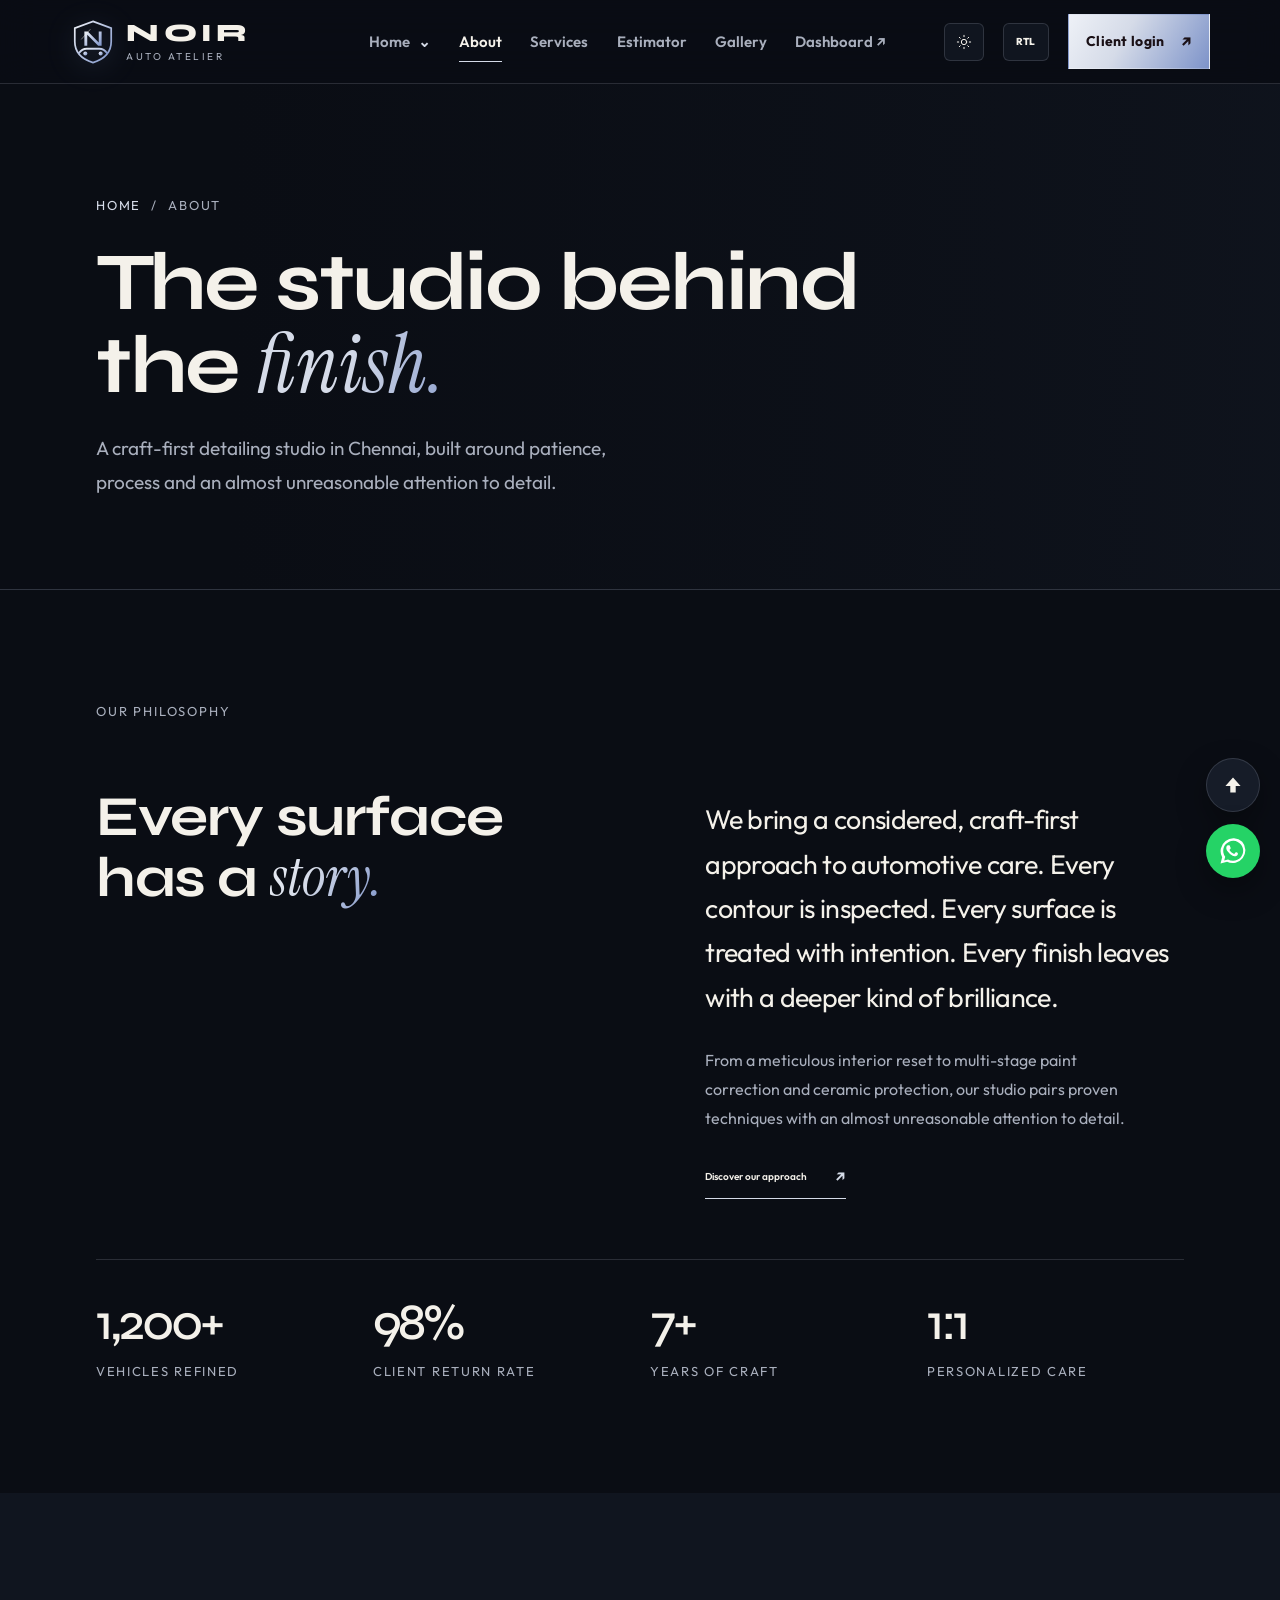
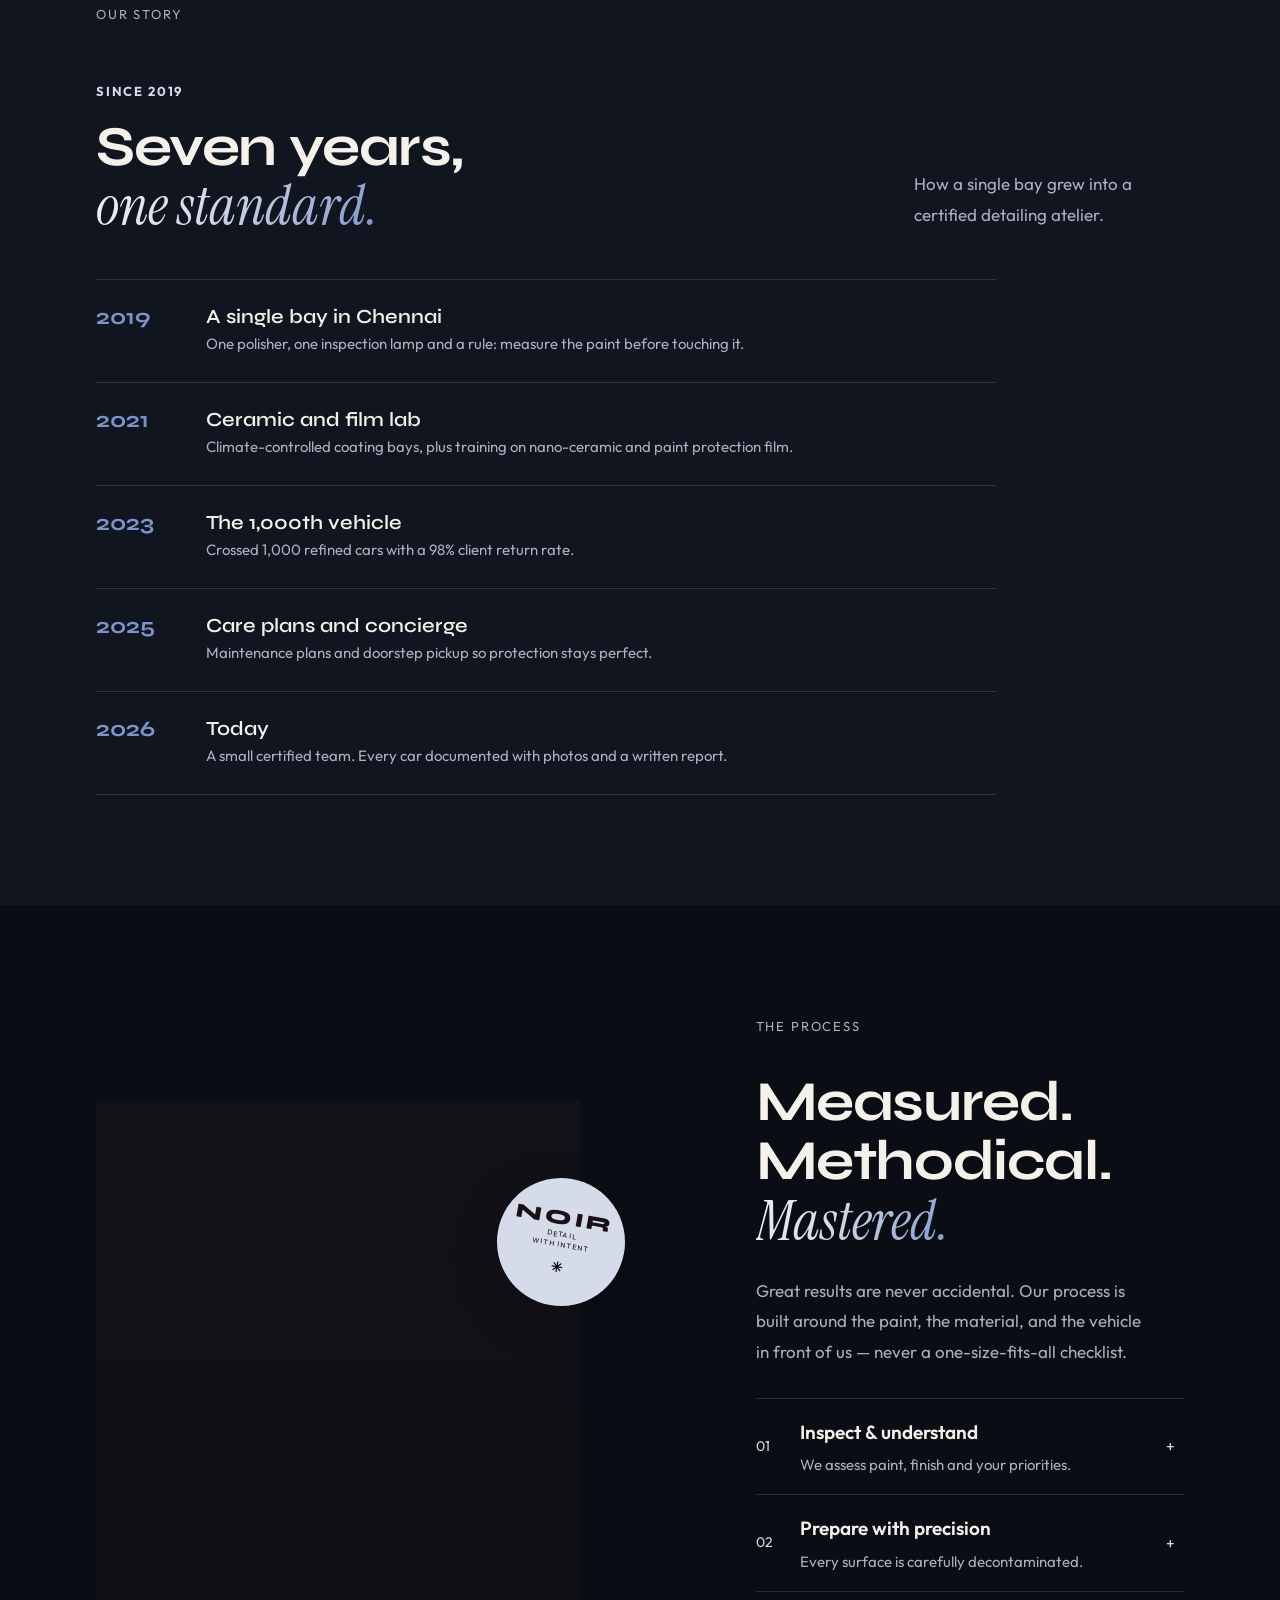
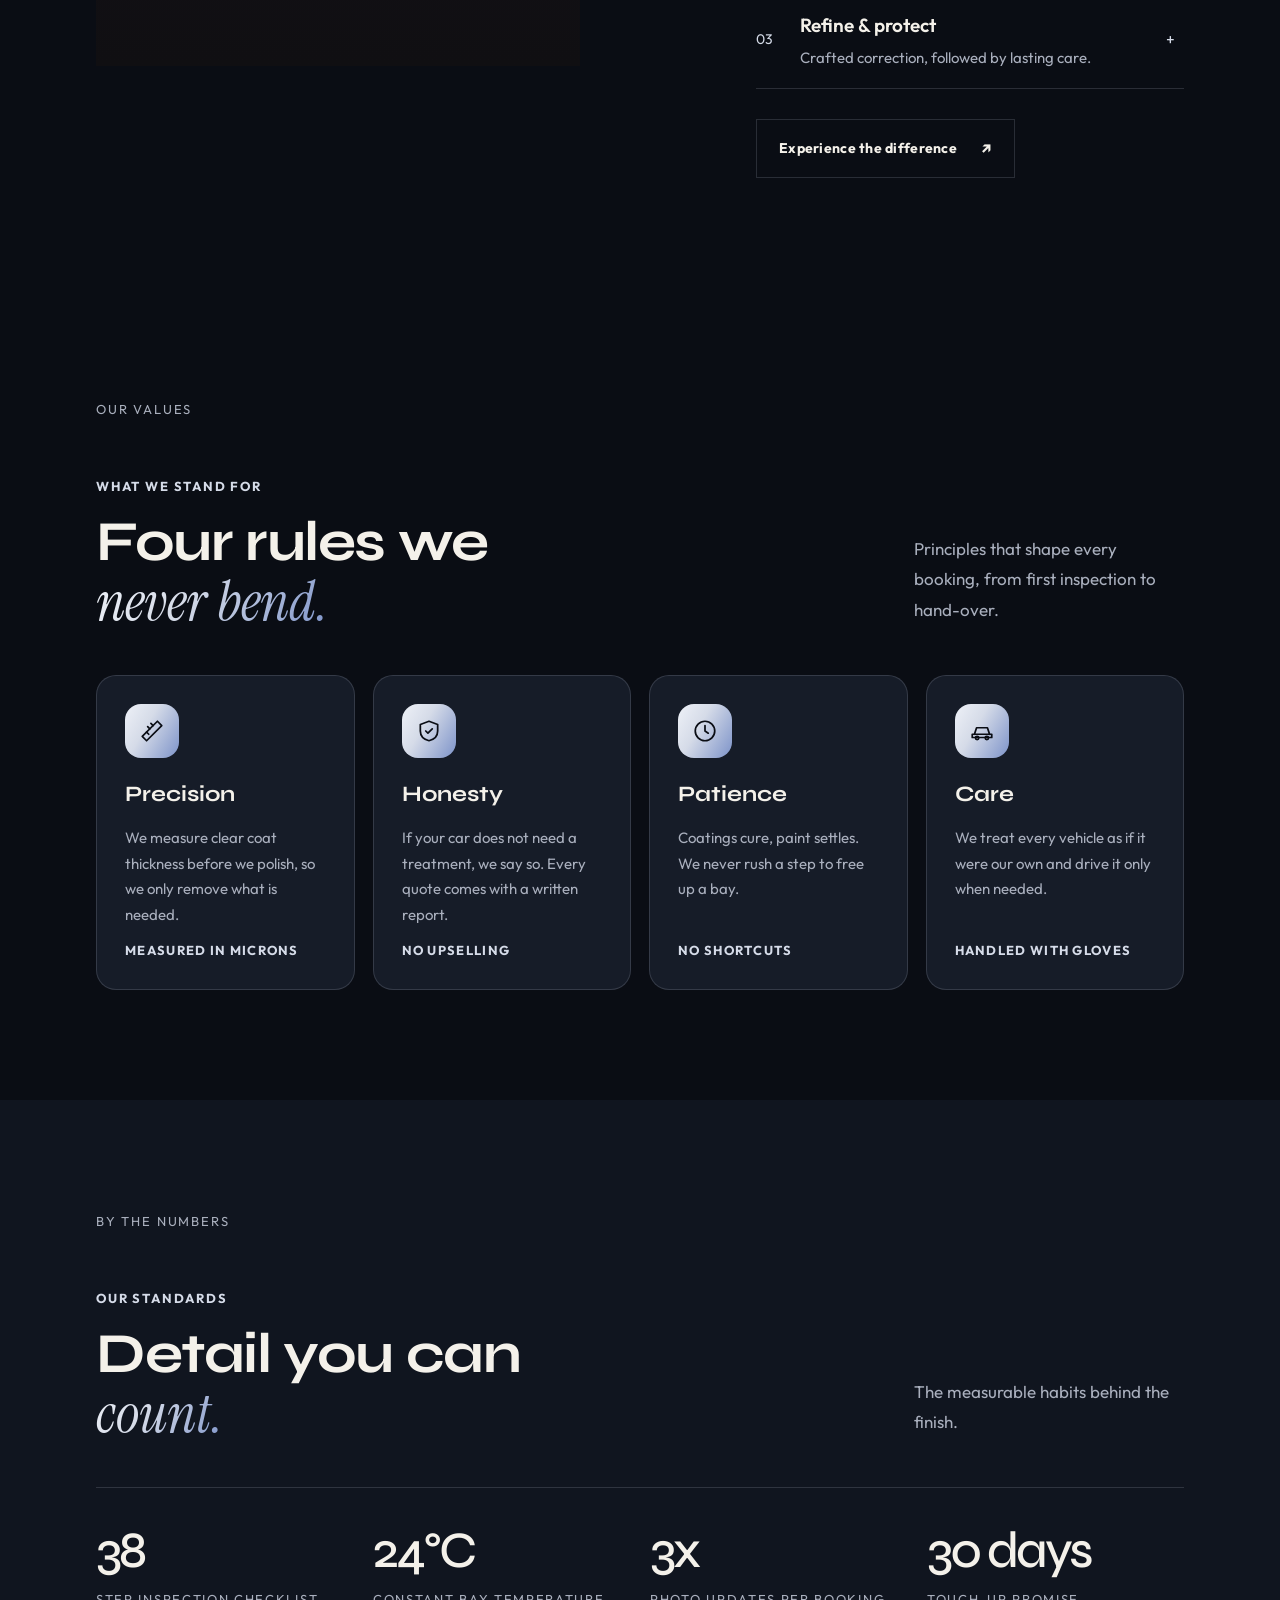
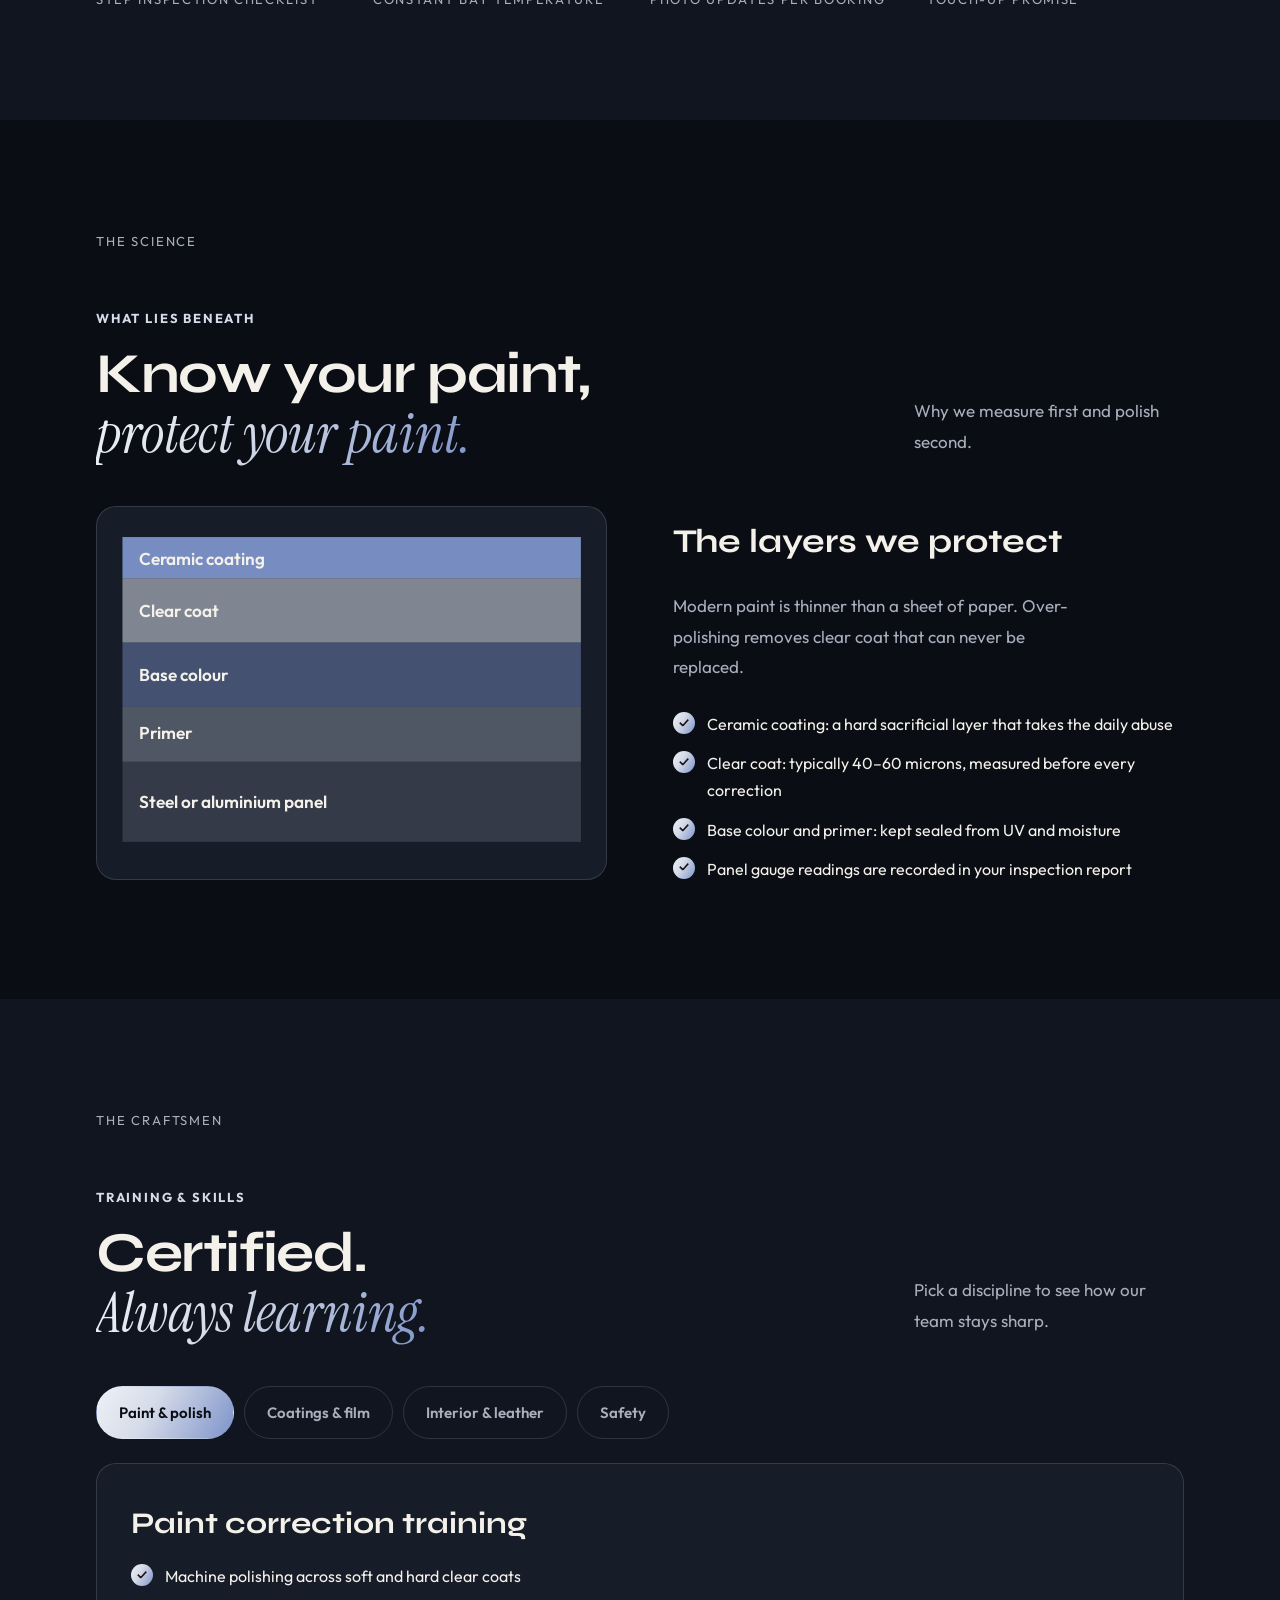
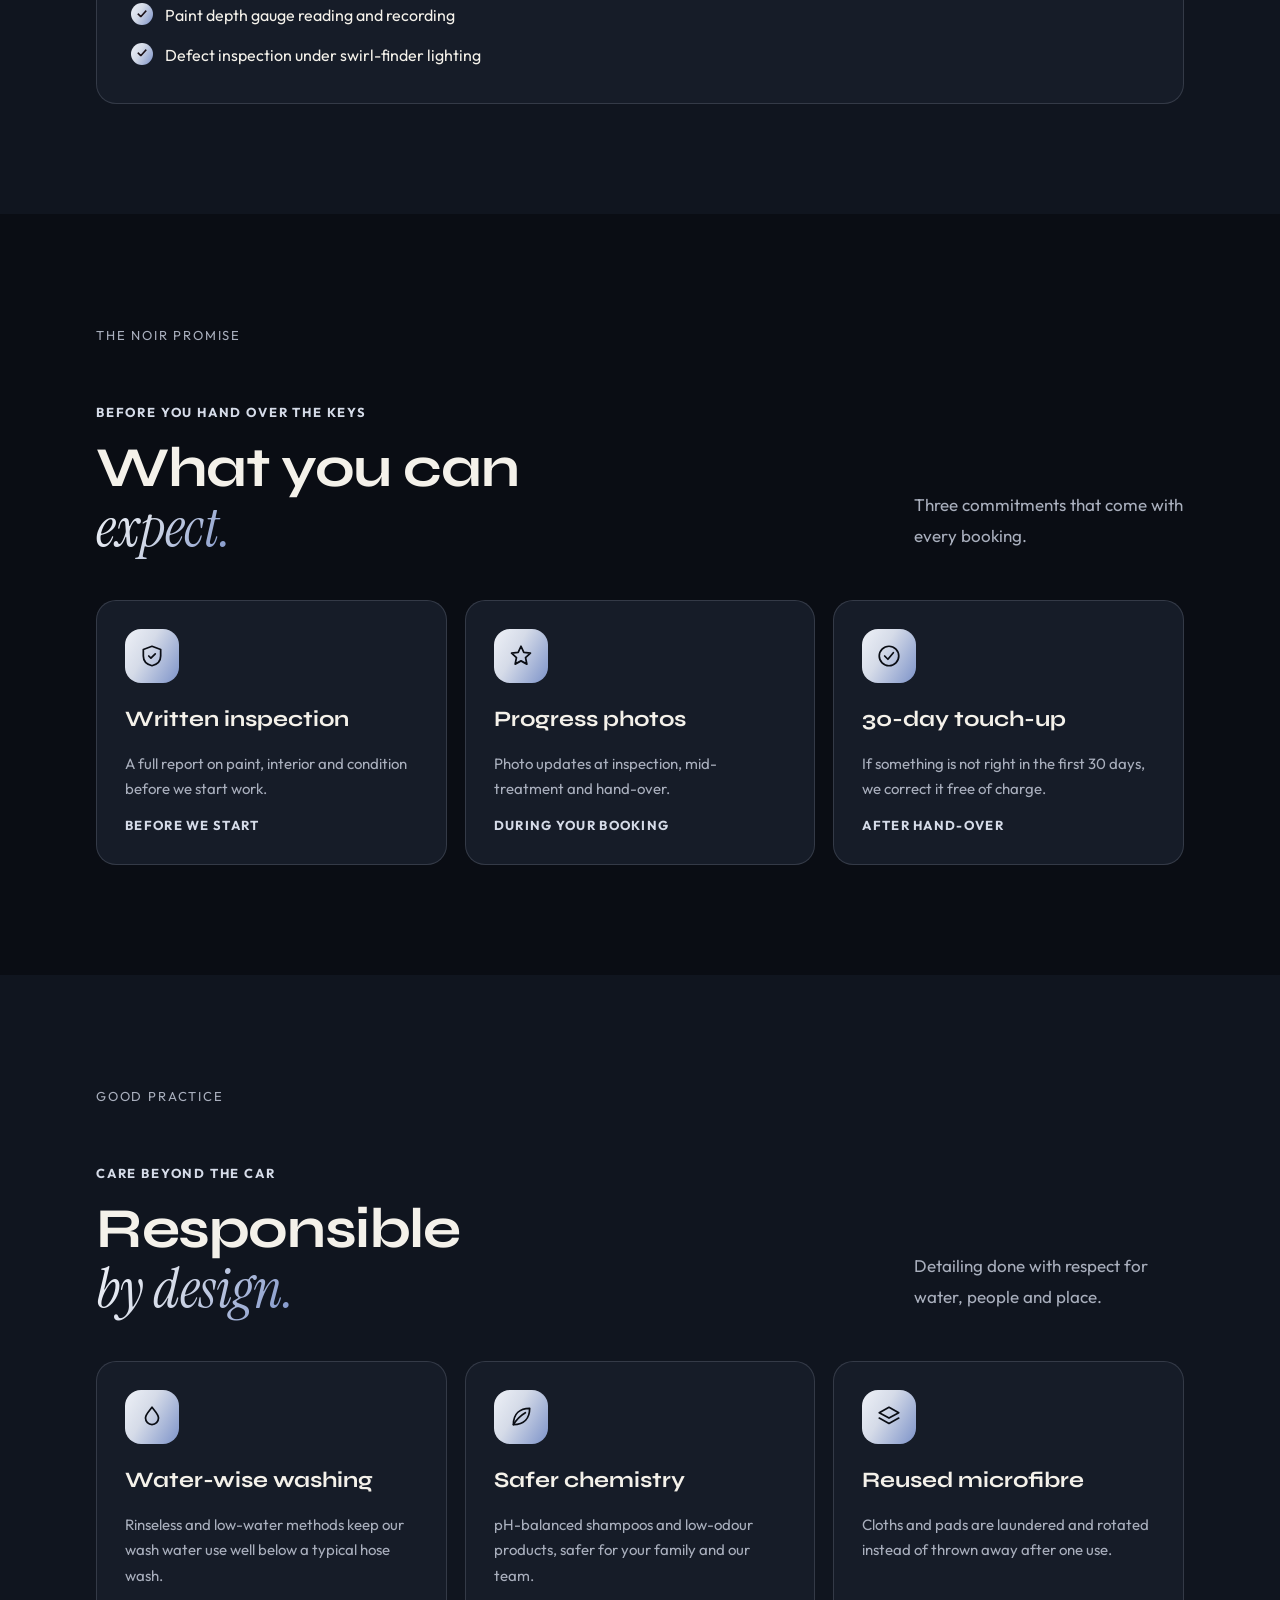
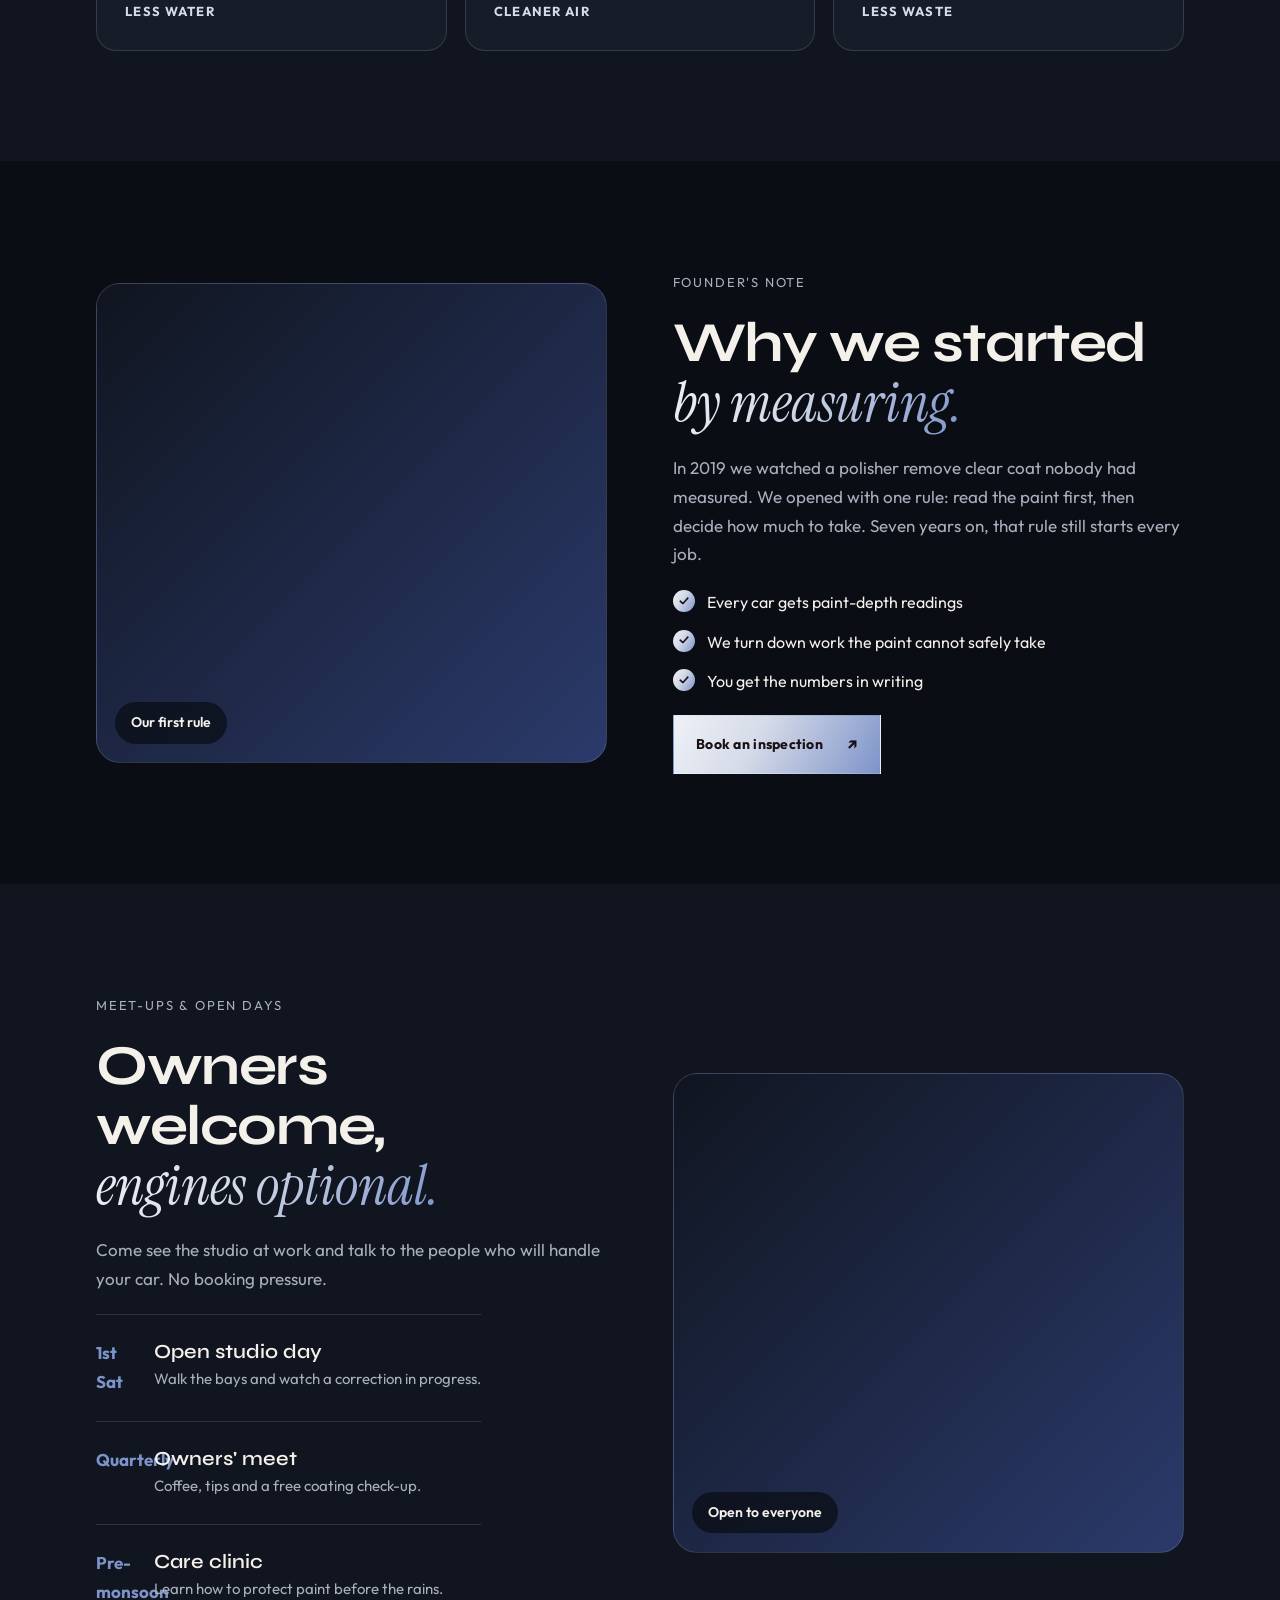
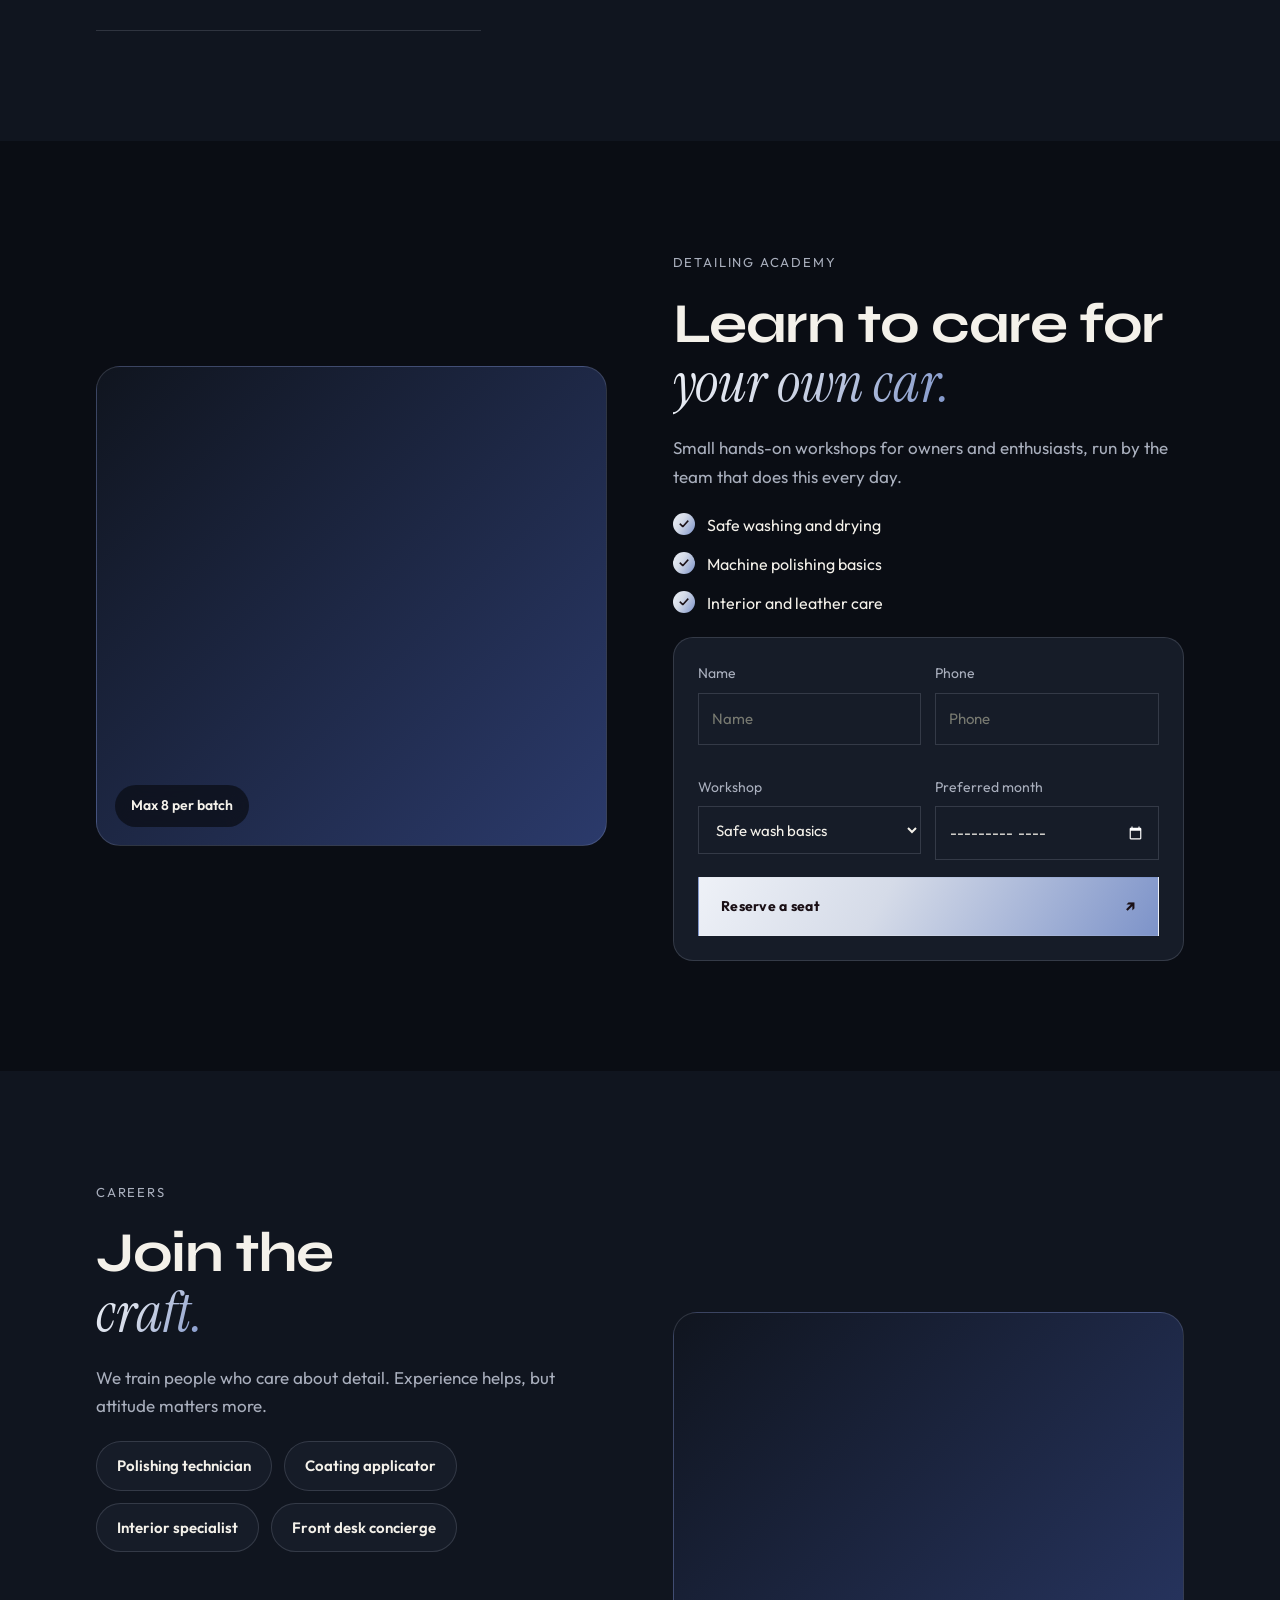
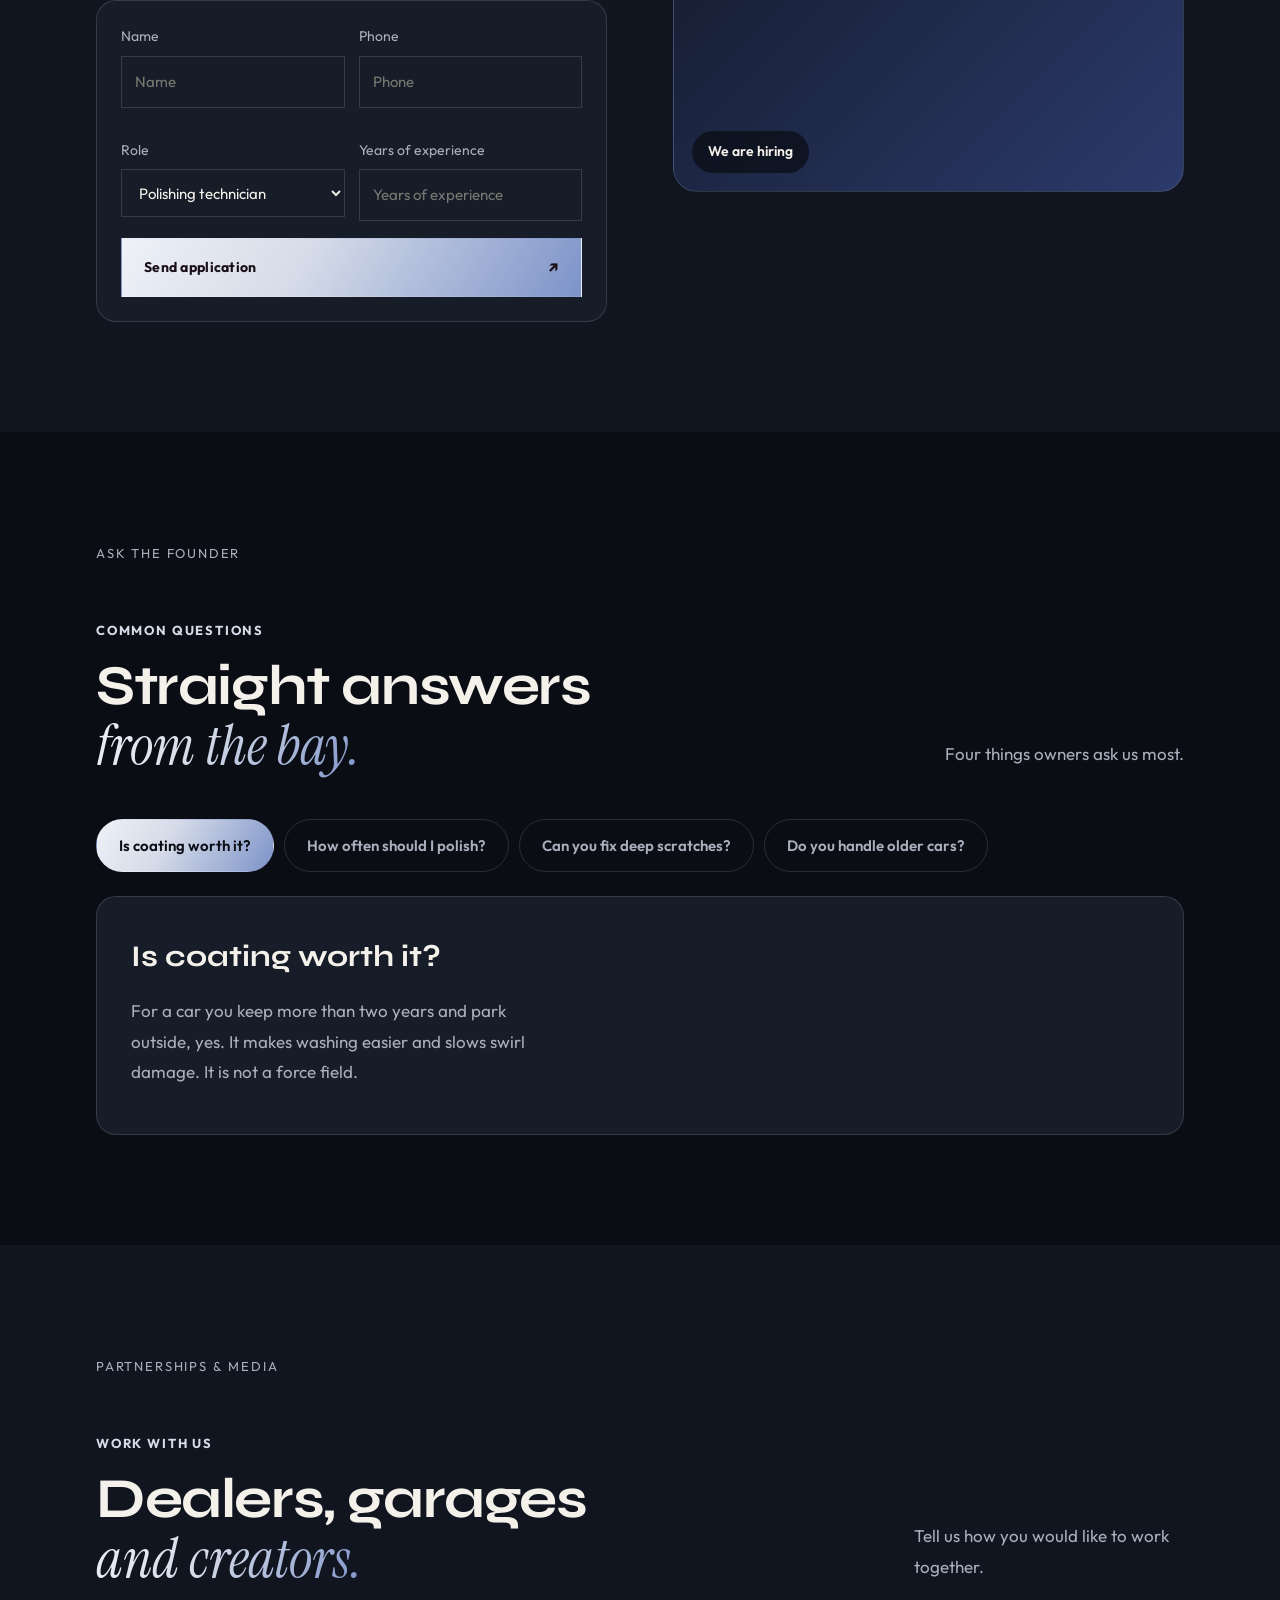
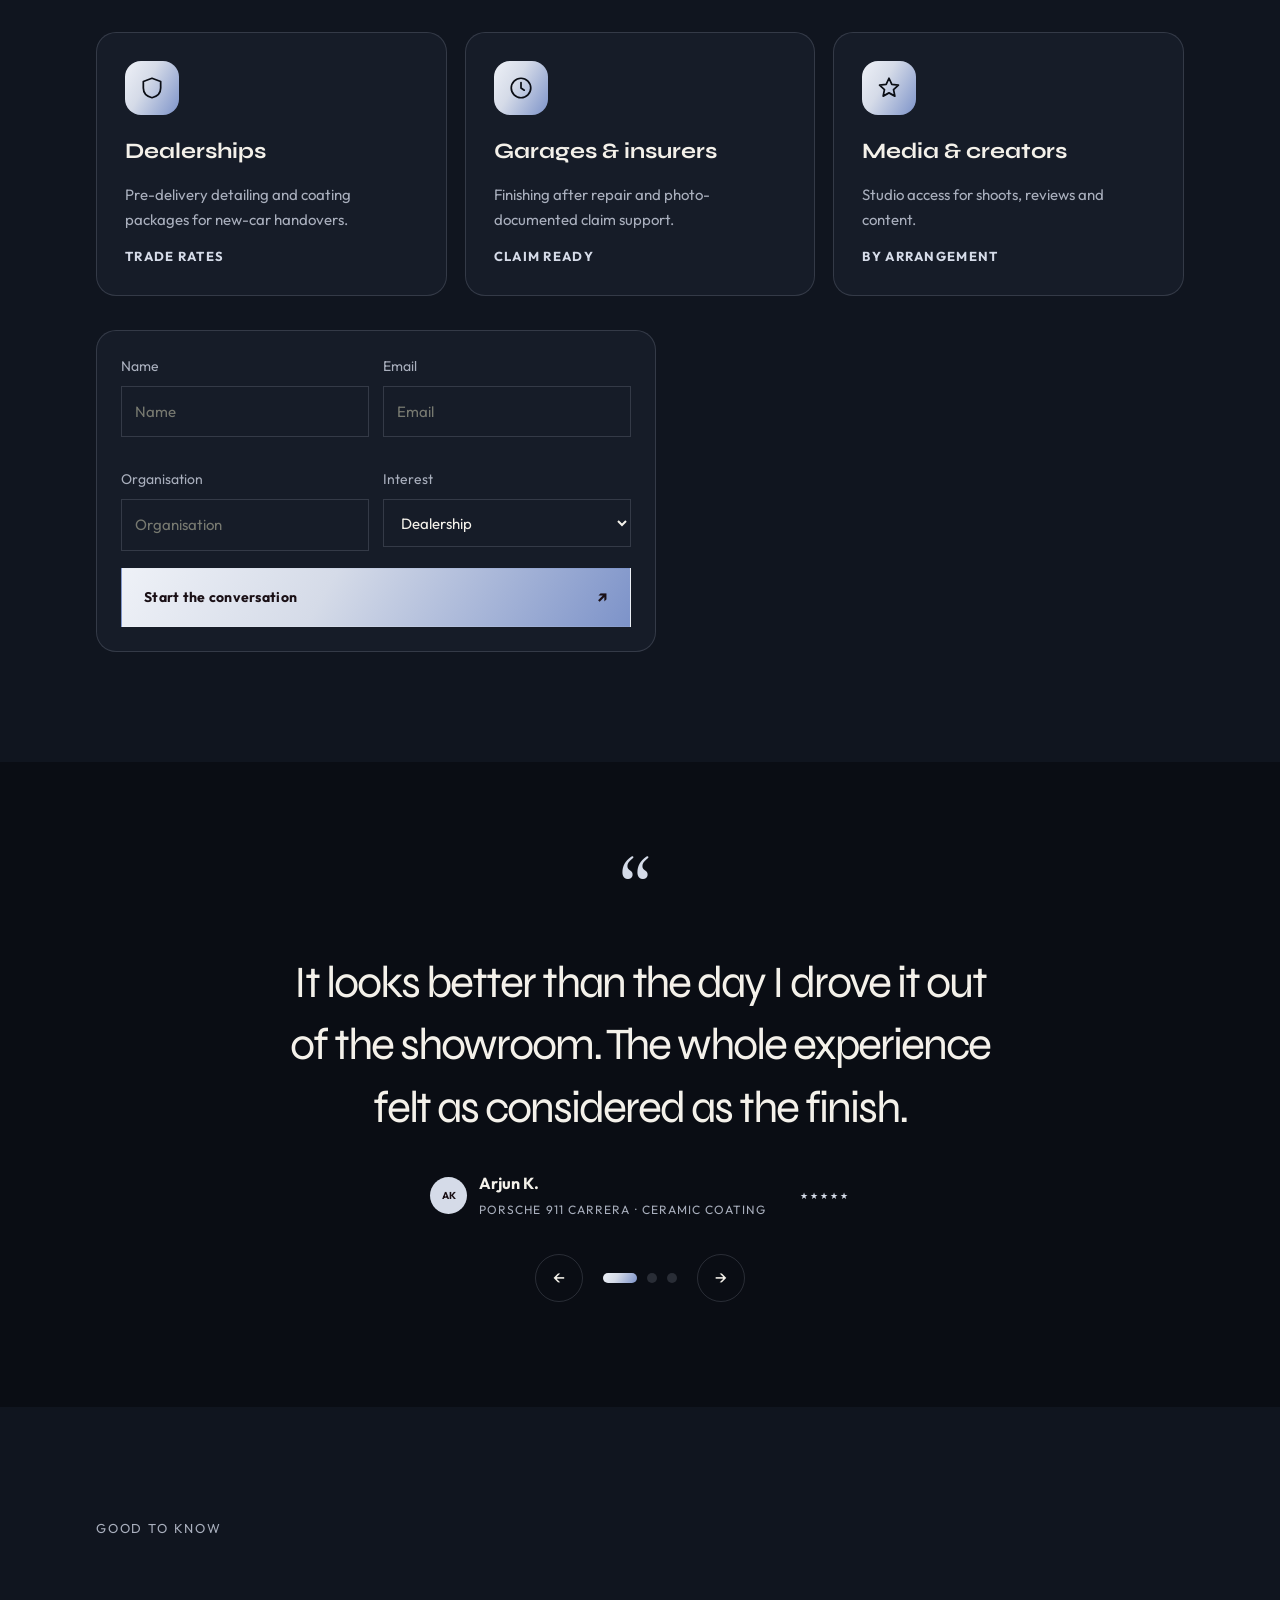
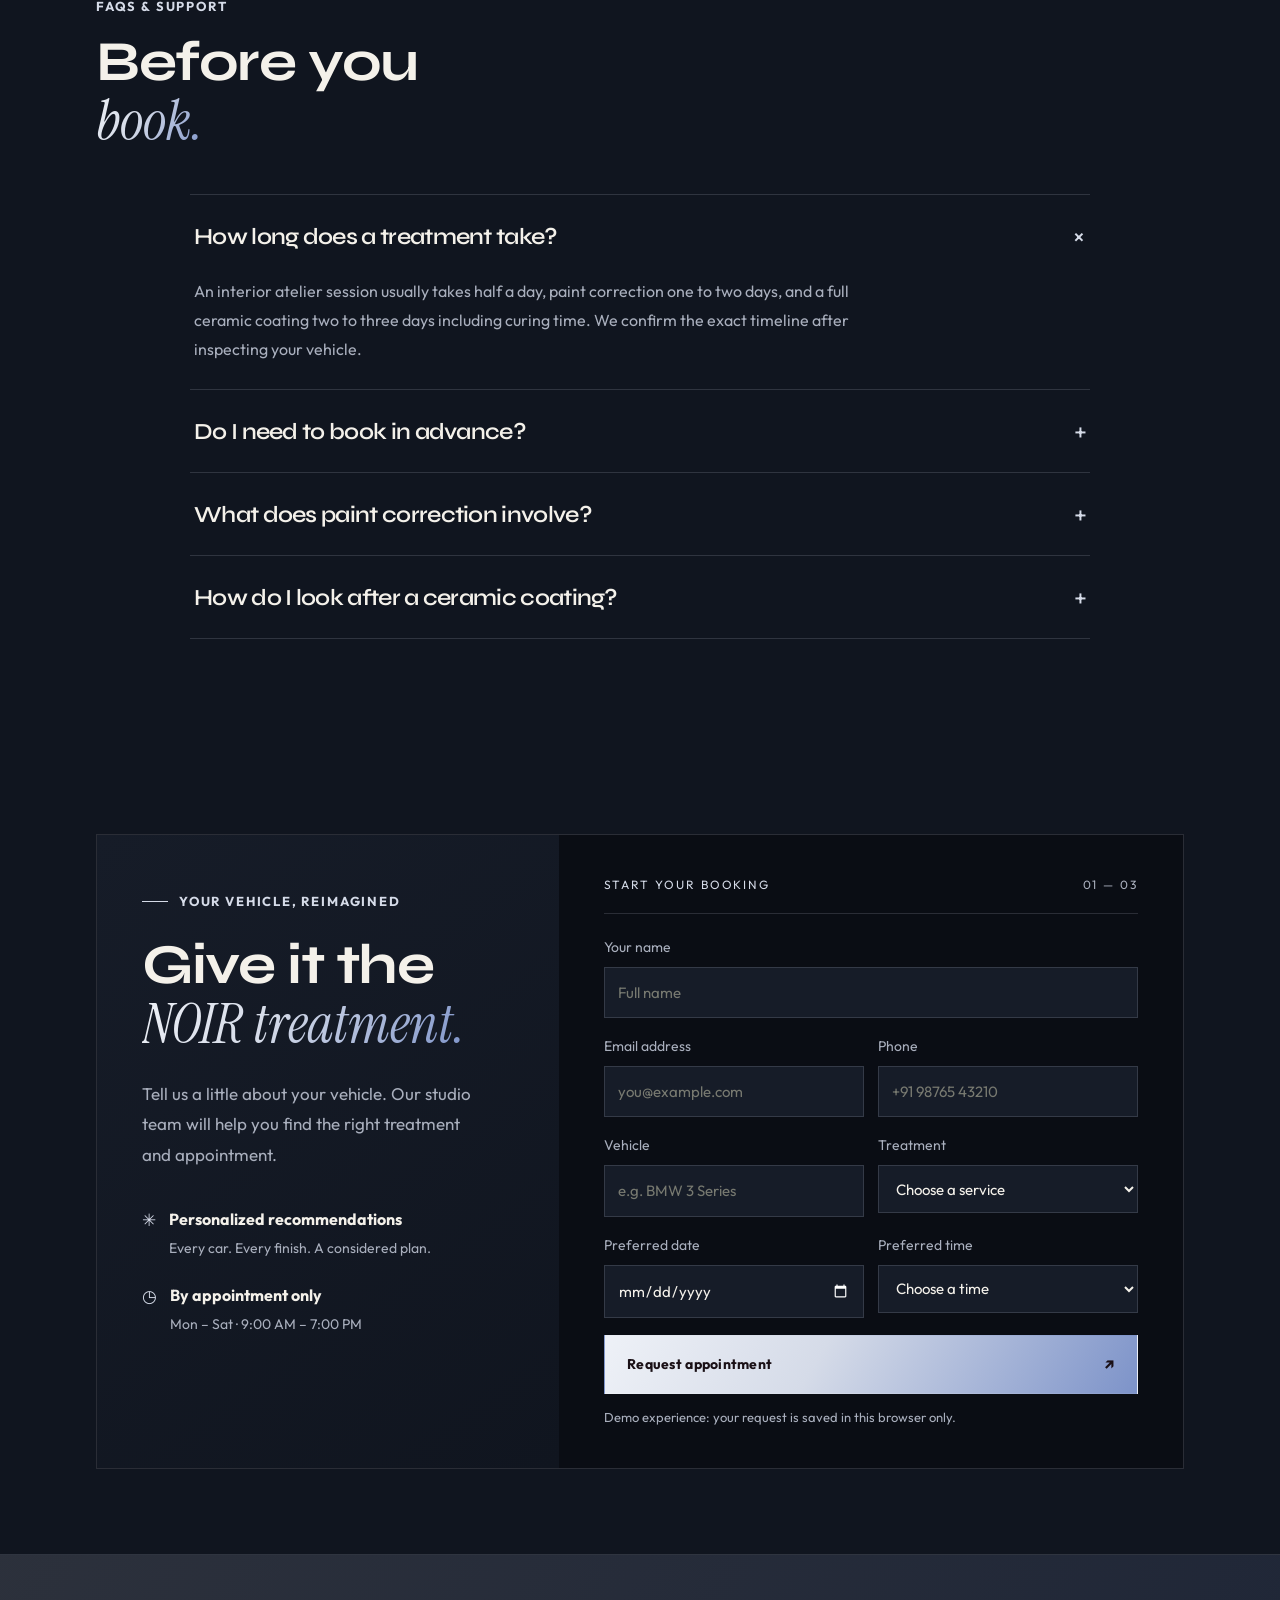
==== about.html @ cf151a47 "Add files via upload" ====
<!DOCTYPE html>
<html lang="en" dir="ltr">
<head>
  <meta charset="UTF-8">
  <meta name="viewport" content="width=device-width, initial-scale=1.0">
  <meta name="theme-color" content="#0a0d14">
  <meta name="description" content="About NOIR Auto Atelier — our story, values, training and the studio behind the finish.">
  <title>About — NOIR Auto Atelier</title>
  <link rel="icon" type="image/svg+xml" href="data:image/svg+xml,%3Csvg xmlns='http://www.w3.org/2000/svg' viewBox='0 0 64 64'%3E%3Cdefs%3E%3ClinearGradient id='g' x1='0' y1='0' x2='1' y2='1'%3E%3Cstop offset='0' stop-color='%23eef1f7'/%3E%3Cstop offset='1' stop-color='%237d93c9'/%3E%3C/linearGradient%3E%3C/defs%3E%3Crect width='64' height='64' rx='15' fill='%230a0d14'/%3E%3Crect x='3' y='3' width='58' height='58' rx='12' fill='none' stroke='url(%23g)' stroke-opacity='.45' stroke-width='1.5'/%3E%3Cpath d='M18 40V16h5.5L40 34V16h6v24h-5.5L24 22v18z' fill='url(%23g)'/%3E%3Cpath d='M9 50c3-5 7-7 12-7h22c5 0 9 2 12 7' fill='none' stroke='%237d93c9' stroke-width='3' stroke-linecap='round'/%3E%3Ccircle cx='21' cy='50' r='3' fill='%23d5dbe8'/%3E%3Ccircle cx='43' cy='50' r='3' fill='%23d5dbe8'/%3E%3C/svg%3E">
  <link rel="preconnect" href="https://fonts.googleapis.com">
  <link rel="preconnect" href="https://fonts.gstatic.com" crossorigin>
  <link href="https://fonts.googleapis.com/css2?family=Outfit:wght@300;400;500;600;700&family=Syne:wght@500;600;700;800&family=Instrument+Serif:ital@0;1&display=swap" rel="stylesheet">
  <link rel="stylesheet" href="style.css">
  <script defer src="script.js"></script>
</head>

<body>
  <div class="scroll-progress" id="scrollProgress" aria-hidden="true"></div>
  <header class="site-header" id="top">
    <a class="brand" href="index.html" aria-label="NOIR Auto Atelier home">
      <span class="brand-mark"><svg viewBox="0 0 48 48" role="img" aria-label="NOIR Auto Atelier emblem"><defs><linearGradient id="nlg" x1="0" y1="0" x2="1" y2="1"><stop offset="0" stop-color="var(--gold-light)"/><stop offset="1" stop-color="var(--secondary)"/></linearGradient></defs><path d="M24 2.5 43 9.5v14c0 11-7.5 18.5-19 22-11.5-3.5-19-11-19-22v-14z" fill="none" stroke="url(#nlg)" stroke-width="1.8"/><path d="M15 28V13h3.6L30 24.5V13h3v15h-3.6L18 16.5V28z" fill="url(#nlg)"/><path d="M9.5 35.5c2-3.2 4.6-4.5 8-4.5h13c3.4 0 6 1.3 8 4.5" fill="none" stroke="url(#nlg)" stroke-width="2" stroke-linecap="round"/><circle cx="16" cy="36" r="2.1" fill="url(#nlg)"/><circle cx="32" cy="36" r="2.1" fill="url(#nlg)"/><path d="M12 21 21 11" stroke="currentColor" stroke-width="1" stroke-linecap="round" opacity=".5"/></svg></span>
      <span class="brand-copy"><strong>NOIR</strong><small>AUTO ATELIER</small></span>
    </a>
    <button class="menu-toggle" aria-label="Open navigation" aria-expanded="false"><span></span><span></span></button>
    <nav class="main-nav" aria-label="Main navigation">
      <div class="nav-dropdown">
        <button class="nav-link nav-home-toggle" type="button" aria-expanded="false">Home <span aria-hidden="true">⌄</span></button>
        <div class="nav-dropdown-menu">
          <a href="index.html" class="nav-dropdown-link">Home</a>
          <a href="home2.html" class="nav-dropdown-link">Home 2</a>
        </div>
      </div>
      <a class="nav-link active" href="about.html">About</a>
      <a class="nav-link" href="services.html">Services</a>
      <a class="nav-link" href="estimator.html">Estimator</a>
      <a class="nav-link" href="gallery.html">Gallery</a>
      <a class="nav-link nav-dashboard" href="dashboard.html">Dashboard ↗</a>
    </nav>
    <div class="header-actions">
      <button class="icon-btn theme-toggle" type="button" aria-label="Switch to light mode" title="Switch to light mode"><svg class="icon-sun" viewBox="0 0 24 24" aria-hidden="true"><circle cx="12" cy="12" r="4"/><path d="M12 2v2m0 16v2M4.93 4.93l1.42 1.42m11.3 11.3 1.42 1.42M2 12h2m16 0h2M4.93 19.07l1.42-1.42m11.3-11.3 1.42-1.42"/></svg><svg class="icon-moon" viewBox="0 0 24 24" aria-hidden="true"><path d="M21 12.8A9 9 0 1 1 11.2 3a7 7 0 0 0 9.8 9.8z"/></svg></button>
      <button class="icon-btn rtl-toggle" type="button" aria-label="Switch to right-to-left layout" title="Toggle text direction">RTL</button>
      <a class="button button-gold button-small header-login" href="login.html">Client login <span>↗</span></a>
    </div>
  </header>

  <main>
<section class="page-hero" style="--ph:url('https://images.unsplash.com/photo-1607860108855-64acf2078ed9?auto=format&fit=crop&w=2000&q=80')">
      <p class="crumbs"><a href="index.html">Home</a> <span>/</span> About</p>
      <h1>The studio behind<br>the <em>finish.</em></h1>
      <p class="page-lede">A craft-first detailing studio in Chennai, built around patience, process and an almost unreasonable attention to detail.</p>
    </section>
<section class="intro section-pad" id="about">
      <span id="studio" class="anchor-alias" aria-hidden="true"></span>
      <div class="section-kicker reveal"><span>OUR PHILOSOPHY</span></div>
      <div class="intro-grid">
        <div class="intro-heading reveal"><h2>Every surface<br>has a <em>story.</em></h2></div>
        <div class="intro-copy reveal"><p class="large-copy">We bring a considered, craft-first approach to automotive care. Every contour is inspected. Every surface is treated with intention. Every finish leaves with a deeper kind of brilliance.</p><p class="muted-copy">From a meticulous interior reset to multi-stage paint correction and ceramic protection, our studio pairs proven techniques with an almost unreasonable attention to detail.</p><a class="underlined-link" href="services.html">Discover our approach <span>↗</span></a></div>
      </div>
      <div class="stats-row reveal">
        <div><strong data-count="1200" data-suffix="+">0</strong><span>VEHICLES REFINED</span></div>
        <div><strong data-count="98" data-suffix="%">0</strong><span>CLIENT RETURN RATE</span></div>
        <div><strong data-count="7" data-suffix="+">0</strong><span>YEARS OF CRAFT</span></div>
        <div><strong>1:1</strong><span>PERSONALIZED CARE</span></div>
      </div>
    </section><section class="alt section-pad" id="story">
<div class="section-kicker reveal"><span>OUR STORY</span></div>
<div class="section-heading-row reveal"><div><p class="eyebrow">SINCE 2019</p><h2>Seven years,<br><em>one standard.</em></h2></div><p class="section-side-copy">How a single bay grew into a certified detailing atelier.</p></div>
<div class="tour-list story reveal"><div class="tour-item"><span>2019</span><div><strong>A single bay in Chennai</strong><small>One polisher, one inspection lamp and a rule: measure the paint before touching it.</small></div></div><div class="tour-item"><span>2021</span><div><strong>Ceramic and film lab</strong><small>Climate-controlled coating bays, plus training on nano-ceramic and paint protection film.</small></div></div><div class="tour-item"><span>2023</span><div><strong>The 1,000th vehicle</strong><small>Crossed 1,000 refined cars with a 98% client return rate.</small></div></div><div class="tour-item"><span>2025</span><div><strong>Care plans and concierge</strong><small>Maintenance plans and doorstep pickup so protection stays perfect.</small></div></div><div class="tour-item"><span>2026</span><div><strong>Today</strong><small>A small certified team. Every car documented with photos and a written report.</small></div></div></div>
</section>
<section class="craft section-pad">
      <div class="craft-visual reveal"><div class="craft-photo"></div><div class="craft-stamp"><span>NOIR</span><small>DETAIL<br>WITH INTENT</small><b>✳</b></div></div>
      <div class="craft-copy reveal">
        <div class="section-kicker"><span>THE PROCESS</span></div>
        <h2>Measured.<br>Methodical.<br><em>Mastered.</em></h2>
        <p>Great results are never accidental. Our process is built around the paint, the material, and the vehicle in front of us — never a one-size-fits-all checklist.</p>
        <div class="process-list">
          <div><span>01</span><div><strong>Inspect &amp; understand</strong><small>We assess paint, finish and your priorities.</small></div><span class="process-plus">+</span></div>
          <div><span>02</span><div><strong>Prepare with precision</strong><small>Every surface is carefully decontaminated.</small></div><span class="process-plus">+</span></div>
          <div><span>03</span><div><strong>Refine &amp; protect</strong><small>Crafted correction, followed by lasting care.</small></div><span class="process-plus">+</span></div>
        </div>
        <a class="button button-outline" href="#booking">Experience the difference <span>↗</span></a>
      </div>
    </section><section class="plain section-pad" id="values">
<div class="section-kicker reveal"><span>OUR VALUES</span></div>
<div class="section-heading-row reveal"><div><p class="eyebrow">WHAT WE STAND FOR</p><h2>Four rules we<br><em>never bend.</em></h2></div><p class="section-side-copy">Principles that shape every booking, from first inspection to hand-over.</p></div>
<div class="lab-grid"><article class="lab-card reveal"><div class="lab-ico"><svg viewBox="0 0 24 24"><path d="M3 17 17 3l4 4L7 21z"/><path d="m8 8 2 2m1-5 2 2m-6 6 2 2"/></svg></div><h3>Precision</h3><p>We measure clear coat thickness before we polish, so we only remove what is needed.</p><b>MEASURED IN MICRONS</b></article><article class="lab-card reveal"><div class="lab-ico"><svg viewBox="0 0 24 24"><path d="M12 3 4 6v6c0 4.5 3.2 7.8 8 9 4.8-1.2 8-4.5 8-9V6z"/><path d="m9 12 2 2 4-4"/></svg></div><h3>Honesty</h3><p>If your car does not need a treatment, we say so. Every quote comes with a written report.</p><b>NO UPSELLING</b></article><article class="lab-card reveal"><div class="lab-ico"><svg viewBox="0 0 24 24"><circle cx="12" cy="12" r="9"/><path d="M12 7v5l3 2"/></svg></div><h3>Patience</h3><p>Coatings cure, paint settles. We never rush a step to free up a bay.</p><b>NO SHORTCUTS</b></article><article class="lab-card reveal"><div class="lab-ico"><svg viewBox="0 0 24 24"><path d="M3 15h18v3H3zM5 15l2-6h10l2 6"/><circle cx="7.5" cy="18.5" r="1.5"/><circle cx="16.5" cy="18.5" r="1.5"/></svg></div><h3>Care</h3><p>We treat every vehicle as if it were our own and drive it only when needed.</p><b>HANDLED WITH GLOVES</b></article></div>
</section>
<section class="alt section-pad" id="standards">
<div class="section-kicker reveal"><span>BY THE NUMBERS</span></div>
<div class="section-heading-row reveal"><div><p class="eyebrow">OUR STANDARDS</p><h2>Detail you can<br><em>count.</em></h2></div><p class="section-side-copy">The measurable habits behind the finish.</p></div>
<div class="stats-row reveal"><div><strong data-count="38">0</strong><span>STEP INSPECTION CHECKLIST</span></div><div><strong data-count="24" data-suffix="°C">0</strong><span>CONSTANT BAY TEMPERATURE</span></div><div><strong data-count="3" data-suffix="x">0</strong><span>PHOTO UPDATES PER BOOKING</span></div><div><strong data-count="30" data-suffix=" days">0</strong><span>TOUCH-UP PROMISE</span></div></div>
</section>
<section class="plain section-pad" id="layers">
<div class="section-kicker reveal"><span>THE SCIENCE</span></div>
<div class="section-heading-row reveal"><div><p class="eyebrow">WHAT LIES BENEATH</p><h2>Know your paint,<br><em>protect your paint.</em></h2></div><p class="section-side-copy">Why we measure first and polish second.</p></div>
<div class="split"><div class="reveal"><svg class="figure" viewBox="0 0 420 300" role="img" aria-label="Cross-section of car paint layers"><rect x="10" y="14" width="400" height="36" fill="var(--secondary)" opacity=".95"/><rect x="10" y="50" width="400" height="56" fill="var(--gold)" opacity=".55"/><rect x="10" y="106" width="400" height="56" fill="var(--secondary)" opacity=".45"/><rect x="10" y="162" width="400" height="48" fill="var(--muted)" opacity=".4"/><rect x="10" y="210" width="400" height="70" fill="var(--line)"/><g font-size="15" font-weight="600" fill="var(--text)"><text x="24" y="38">Ceramic coating</text><text x="24" y="84">Clear coat</text><text x="24" y="140">Base colour</text><text x="24" y="190">Primer</text><text x="24" y="250">Steel or aluminium panel</text></g><path d="M330 8v300" stroke="none"/></svg></div><div class="reveal"><h3>The layers we protect</h3><p class="muted-copy">Modern paint is thinner than a sheet of paper. Over-polishing removes clear coat that can never be replaced.</p><ul class="check-list"><li>Ceramic coating: a hard sacrificial layer that takes the daily abuse</li><li>Clear coat: typically 40–60 microns, measured before every correction</li><li>Base colour and primer: kept sealed from UV and moisture</li><li>Panel gauge readings are recorded in your inspection report</li></ul></div></div>
</section>
<section class="alt section-pad" id="training">
<div class="section-kicker reveal"><span>THE CRAFTSMEN</span></div>
<div class="section-heading-row reveal"><div><p class="eyebrow">TRAINING &amp; SKILLS</p><h2>Certified.<br><em>Always learning.</em></h2></div><p class="section-side-copy">Pick a discipline to see how our team stays sharp.</p></div>
<div class="gt reveal"><div class="gt-nav" role="tablist"><button class="gt-btn active" type="button" role="tab">Paint &amp; polish</button><button class="gt-btn" type="button" role="tab">Coatings &amp; film</button><button class="gt-btn" type="button" role="tab">Interior &amp; leather</button><button class="gt-btn" type="button" role="tab">Safety</button></div><div class="gt-body"><div class="gt-pane active"><h3>Paint correction training</h3><ul class="check-list"><li>Machine polishing across soft and hard clear coats</li><li>Paint depth gauge reading and recording</li><li>Defect inspection under swirl-finder lighting</li></ul></div><div class="gt-pane"><h3>Coating and film installers</h3><ul class="check-list"><li>Certified nano-ceramic application and curing</li><li>Paint protection film patterning and install</li><li>Annual re-training on new coating chemistry</li></ul></div><div class="gt-pane"><h3>Interior specialists</h3><ul class="check-list"><li>Steam, extraction and fabric-safe cleaning</li><li>Leather conditioning matched to finish type</li><li>Odour and allergen treatment safe for families</li></ul></div><div class="gt-pane"><h3>Care for your vehicle</h3><ul class="check-list"><li>Covered, insured bays with controlled access</li><li>Panel-by-panel check-in photos at drop-off</li><li>Electrical-safe cleaning around sensors and ports</li></ul></div></div></div>
</section>
<section class="plain section-pad" id="promise">
<div class="section-kicker reveal"><span>THE NOIR PROMISE</span></div>
<div class="section-heading-row reveal"><div><p class="eyebrow">BEFORE YOU HAND OVER THE KEYS</p><h2>What you can<br><em>expect.</em></h2></div><p class="section-side-copy">Three commitments that come with every booking.</p></div>
<div class="lab-grid cols3"><article class="lab-card reveal"><div class="lab-ico"><svg viewBox="0 0 24 24"><path d="M12 3 4 6v6c0 4.5 3.2 7.8 8 9 4.8-1.2 8-4.5 8-9V6z"/><path d="m9 12 2 2 4-4"/></svg></div><h3>Written inspection</h3><p>A full report on paint, interior and condition before we start work.</p><b>BEFORE WE START</b></article><article class="lab-card reveal"><div class="lab-ico"><svg viewBox="0 0 24 24"><path d="m12 3 2.6 5.6 6.1.7-4.5 4.2 1.2 6L12 16.5 6.6 19.5l1.2-6L3.3 9.3l6.1-.7z"/></svg></div><h3>Progress photos</h3><p>Photo updates at inspection, mid-treatment and hand-over.</p><b>DURING YOUR BOOKING</b></article><article class="lab-card reveal"><div class="lab-ico"><svg viewBox="0 0 24 24"><circle cx="12" cy="12" r="9"/><path d="m8 12 3 3 5-6"/></svg></div><h3>30-day touch-up</h3><p>If something is not right in the first 30 days, we correct it free of charge.</p><b>AFTER HAND-OVER</b></article></div>
</section>
<section class="alt section-pad" id="community">
<div class="section-kicker reveal"><span>GOOD PRACTICE</span></div>
<div class="section-heading-row reveal"><div><p class="eyebrow">CARE BEYOND THE CAR</p><h2>Responsible<br><em>by design.</em></h2></div><p class="section-side-copy">Detailing done with respect for water, people and place.</p></div>
<div class="lab-grid cols3"><article class="lab-card reveal"><div class="lab-ico"><svg viewBox="0 0 24 24"><path d="M12 3c3 4 6 6.5 6 10a6 6 0 0 1-12 0c0-3.5 3-6 6-10z"/></svg></div><h3>Water-wise washing</h3><p>Rinseless and low-water methods keep our wash water use well below a typical hose wash.</p><b>LESS WATER</b></article><article class="lab-card reveal"><div class="lab-ico"><svg viewBox="0 0 24 24"><path d="M5 19C5 9 11 4 20 4c0 9-5 15-15 15z"/><path d="M5 19c3-5 6-8 11-11"/></svg></div><h3>Safer chemistry</h3><p>pH-balanced shampoos and low-odour products, safer for your family and our team.</p><b>CLEANER AIR</b></article><article class="lab-card reveal"><div class="lab-ico"><svg viewBox="0 0 24 24"><path d="m12 3 9 5-9 5-9-5z"/><path d="m3 13 9 5 9-5"/></svg></div><h3>Reused microfibre</h3><p>Cloths and pads are laundered and rotated instead of thrown away after one use.</p><b>LESS WASTE</b></article></div>
</section>
<!-- NOIR v10 -->
<section class="plain section-pad" id="nz-founder"><div class="nx-split"><div class="nx-photo reveal"><img loading="lazy" src="https://images.unsplash.com/photo-1493238792000-8113da705763?auto=format&fit=crop&w=1400&q=80" alt="Classic car in soft light" onerror="this.style.display='none'"><span class="nx-photo-tag">Our first rule</span></div><div class="nx-copy reveal"><div class="section-kicker"><span>FOUNDER'S NOTE</span></div><h2>Why we started<br><em>by measuring.</em></h2><p>In 2019 we watched a polisher remove clear coat nobody had measured. We opened with one rule: read the paint first, then decide how much to take. Seven years on, that rule still starts every job.</p><ul class="check-list"><li>Every car gets paint-depth readings</li><li>We turn down work the paint cannot safely take</li><li>You get the numbers in writing</li></ul><a class="button button-gold" href="#booking">Book an inspection <span>↗</span></a></div></div></section>
<section class="alt section-pad" id="nz-events"><div class="nx-split rev"><div class="nx-photo reveal"><img loading="lazy" src="https://images.unsplash.com/photo-1471479917193-f00955256257?auto=format&fit=crop&w=1400&q=80" alt="Cars gathered for an owners meet" onerror="this.style.display='none'"><span class="nx-photo-tag">Open to everyone</span></div><div class="nx-copy reveal"><div class="section-kicker"><span>MEET-UPS &amp; OPEN DAYS</span></div><h2>Owners welcome,<br><em>engines optional.</em></h2><p>Come see the studio at work and talk to the people who will handle your car. No booking pressure.</p><div class="tour-list"><div class="tour-item"><span>1st Sat</span><div><strong>Open studio day</strong><small>Walk the bays and watch a correction in progress.</small></div></div><div class="tour-item"><span>Quarterly</span><div><strong>Owners' meet</strong><small>Coffee, tips and a free coating check-up.</small></div></div><div class="tour-item"><span>Pre-monsoon</span><div><strong>Care clinic</strong><small>Learn how to protect paint before the rains.</small></div></div></div></div></div></section>
<section class="plain section-pad" id="nz-academy"><div class="nx-split"><div class="nx-photo reveal"><img loading="lazy" src="https://images.unsplash.com/photo-1530046339160-ce3e530c7d2f?auto=format&fit=crop&w=1400&q=80" alt="Hands-on detailing workshop" onerror="this.style.display='none'"><span class="nx-photo-tag">Max 8 per batch</span></div><div class="nx-copy reveal"><div class="section-kicker"><span>DETAILING ACADEMY</span></div><h2>Learn to care for<br><em>your own car.</em></h2><p>Small hands-on workshops for owners and enthusiasts, run by the team that does this every day.</p><ul class="check-list"><li>Safe washing and drying</li><li>Machine polishing basics</li><li>Interior and leather care</li></ul><form class="nx-lead" data-nx-save="academy"><div class="nx-row"><div><label for="academy0">Name</label><input id="academy0" type="text" required placeholder="Name"></div><div><label for="academy1">Phone</label><input id="academy1" type="tel" required placeholder="Phone"></div><div><label for="academy2">Workshop</label><select id="academy2" required><option>Safe wash basics</option><option>Polishing basics</option><option>Interior care</option></select></div><div><label for="academy3">Preferred month</label><input id="academy3" type="month" required placeholder="Preferred month"></div></div><button class="button button-gold" type="submit">Reserve a seat <span>↗</span></button></form></div></div></section>
<section class="alt section-pad" id="nz-careers"><div class="nx-split rev"><div class="nx-photo reveal"><img loading="lazy" src="https://images.unsplash.com/photo-1486006920555-c77dcf18193c?auto=format&fit=crop&w=1400&q=80" alt="Technician at work in a workshop" onerror="this.style.display='none'"><span class="nx-photo-tag">We are hiring</span></div><div class="nx-copy reveal"><div class="section-kicker"><span>CAREERS</span></div><h2>Join the<br><em>craft.</em></h2><p>We train people who care about detail. Experience helps, but attitude matters more.</p><div class="nx-chips"><span>Polishing technician</span><span>Coating applicator</span><span>Interior specialist</span><span>Front desk concierge</span></div><form class="nx-lead" data-nx-save="careers"><div class="nx-row"><div><label for="careers0">Name</label><input id="careers0" type="text" required placeholder="Name"></div><div><label for="careers1">Phone</label><input id="careers1" type="tel" required placeholder="Phone"></div><div><label for="careers2">Role</label><select id="careers2" required><option>Polishing technician</option><option>Coating applicator</option><option>Interior specialist</option><option>Front desk concierge</option></select></div><div><label for="careers3">Years of experience</label><input id="careers3" type="number" required placeholder="Years of experience"></div></div><button class="button button-gold" type="submit">Send application <span>↗</span></button></form></div></div></section>
<section class="plain section-pad" id="nz-ask"><div class="section-kicker reveal"><span>ASK THE FOUNDER</span></div><div class="section-heading-row reveal"><div><p class="eyebrow">COMMON QUESTIONS</p><h2>Straight answers<br><em>from the bay.</em></h2></div><p class="section-side-copy">Four things owners ask us most.</p></div><div class="gt"><div class="gt-nav" role="tablist"><button class="gt-btn active" type="button" role="tab">Is coating worth it?</button><button class="gt-btn" type="button" role="tab">How often should I polish?</button><button class="gt-btn" type="button" role="tab">Can you fix deep scratches?</button><button class="gt-btn" type="button" role="tab">Do you handle older cars?</button></div><div class="gt-body"><div class="gt-pane active"><h3>Is coating worth it?</h3><p class="muted-copy">For a car you keep more than two years and park outside, yes. It makes washing easier and slows swirl damage. It is not a force field.</p></div><div class="gt-pane"><h3>How often should I polish?</h3><p class="muted-copy">As rarely as possible. Each polish removes clear coat, so we correct only when defects are visible, and protect afterwards.</p></div><div class="gt-pane"><h3>Can you fix deep scratches?</h3><p class="muted-copy">If a fingernail catches, it is through the clear coat. We can reduce it, but repainting may be the honest answer. We tell you at inspection.</p></div><div class="gt-pane"><h3>Do you handle older cars?</h3><p class="muted-copy">Yes. Older single-stage paint is thin, so we use gentle polishes and measure often.</p></div></div></div></section>
<section class="alt section-pad" id="nz-partner"><div class="section-kicker reveal"><span>PARTNERSHIPS &amp; MEDIA</span></div><div class="section-heading-row reveal"><div><p class="eyebrow">WORK WITH US</p><h2>Dealers, garages<br><em>and creators.</em></h2></div><p class="section-side-copy">Tell us how you would like to work together.</p></div><div class="lab-grid cols3"><article class="lab-card reveal"><div class="lab-ico"><svg viewBox="0 0 24 24"><path d="M12 3 4 6v6c0 4.5 3.2 7.8 8 9 4.8-1.2 8-4.5 8-9V6z"/></svg></div><h3>Dealerships</h3><p>Pre-delivery detailing and coating packages for new-car handovers.</p><b>TRADE RATES</b></article><article class="lab-card reveal"><div class="lab-ico"><svg viewBox="0 0 24 24"><circle cx="12" cy="12" r="9"/><path d="M12 7v5l3 2"/></svg></div><h3>Garages &amp; insurers</h3><p>Finishing after repair and photo-documented claim support.</p><b>CLAIM READY</b></article><article class="lab-card reveal"><div class="lab-ico"><svg viewBox="0 0 24 24"><path d="m12 3 2.6 5.6 6.1.7-4.5 4.2 1.2 6L12 16.5 6.6 19.5l1.2-6L3.3 9.3l6.1-.7z"/></svg></div><h3>Media &amp; creators</h3><p>Studio access for shoots, reviews and content.</p><b>BY ARRANGEMENT</b></article></div><div class="nx-form-wrap reveal"><form class="nx-lead" data-nx-save="partner"><div class="nx-row"><div><label for="partner0">Name</label><input id="partner0" type="text" required placeholder="Name"></div><div><label for="partner1">Email</label><input id="partner1" type="email" required placeholder="Email"></div><div><label for="partner2">Organisation</label><input id="partner2" type="text" required placeholder="Organisation"></div><div><label for="partner3">Interest</label><select id="partner3" required><option>Dealership</option><option>Garage or insurer</option><option>Media or creator</option><option>Other</option></select></div></div><button class="button button-gold" type="submit">Start the conversation <span>↗</span></button></form></div></section>
<section class="testimonial section-pad" id="reviews">
      <div class="quote-mark">“</div>
      <div class="quote-slides" aria-live="polite">
        <figure class="quote-slide active"><p class="quote-text">It looks better than the day I drove it out of the showroom. The whole experience felt as considered as the finish.</p><figcaption class="quote-byline"><span class="quote-avatar">AK</span><div><strong>Arjun K.</strong><small>PORSCHE 911 CARRERA · CERAMIC COATING</small></div><span class="quote-stars">★★★★★</span></figcaption></figure>
        <figure class="quote-slide"><p class="quote-text">Years of swirl marks were gone in two days. In sunlight the paint is the deepest colour it has ever been.</p><figcaption class="quote-byline"><span class="quote-avatar">MS</span><div><strong>Meera S.</strong><small>HYUNDAI CRETA · PAINT CORRECTION</small></div><span class="quote-stars">★★★★★</span></figcaption></figure>
        <figure class="quote-slide"><p class="quote-text">They explained every step, sent photos along the way, and the interior smells and feels brand new.</p><figcaption class="quote-byline"><span class="quote-avatar">KR</span><div><strong>Karthik R.</strong><small>BMW 3 SERIES · FULL DETAIL PACKAGE</small></div><span class="quote-stars">★★★★★</span></figcaption></figure>
      </div>
      <div class="quote-controls"><button class="q-btn" type="button" data-dir="-1" aria-label="Previous review">←</button><div class="q-dots"></div><button class="q-btn" type="button" data-dir="1" aria-label="Next review">→</button></div>
    </section><section class="faq section-pad" id="faq">
      <div class="section-kicker reveal"><span>GOOD TO KNOW</span></div>
      <div class="section-heading-row reveal"><div><p class="eyebrow">FAQS &amp; SUPPORT</p><h2>Before you<br><em>book.</em></h2></div></div>
      <div class="faq-list reveal">
        <details class="faq-item" open><summary>How long does a treatment take?</summary><p>An interior atelier session usually takes half a day, paint correction one to two days, and a full ceramic coating two to three days including curing time. We confirm the exact timeline after inspecting your vehicle.</p></details>
        <details class="faq-item"><summary>Do I need to book in advance?</summary><p>Yes. The studio works by appointment only, Monday to Saturday, 9:00 AM – 7:00 PM. Use the booking form below and the team will confirm a slot.</p></details>
        <details class="faq-item"><summary>What does paint correction involve?</summary><p>Paint is washed and decontaminated, then machine-polished in stages to remove swirls and light scratches, and finally refined for depth and gloss.</p></details>
        <details class="faq-item"><summary>How do I look after a ceramic coating?</summary><p>Wash with a pH-neutral shampoo using the two-bucket method, avoid automatic brush washes, and book a yearly maintenance check to keep the hydrophobic effect strong.</p></details>
      </div>
    </section><section class="booking section-pad" id="booking">
      <div class="booking-panel reveal">
        <div class="booking-left">
          <p class="eyebrow"><span class="eyebrow-line"></span> YOUR VEHICLE, REIMAGINED</p>
          <h2>Give it the<br><em>NOIR treatment.</em></h2>
          <p>Tell us a little about your vehicle. Our studio team will help you find the right treatment and appointment.</p>
          <div class="booking-detail"><span>✳</span><div><strong>Personalized recommendations</strong><small>Every car. Every finish. A considered plan.</small></div></div>
          <div class="booking-detail"><span>◷</span><div><strong>By appointment only</strong><small>Mon – Sat · 9:00 AM – 7:00 PM</small></div></div>
        </div>
        <form class="booking-form" id="bookingForm">
          <div class="form-heading"><span>START YOUR BOOKING</span><span>01 — 03</span></div>
          <label for="customerName">Your name</label>
          <input id="customerName" name="name" placeholder="Full name" required>
          <div class="form-two">
            <div><label for="customerEmail">Email address</label><input id="customerEmail" name="email" type="email" placeholder="you@example.com" required></div>
            <div><label for="customerPhone">Phone</label><input id="customerPhone" name="phone" type="tel" placeholder="+91 98765 43210" required></div>
          </div>
          <div class="form-two">
            <div><label for="carModel">Vehicle</label><input id="carModel" name="vehicle" placeholder="e.g. BMW 3 Series" required></div>
            <div><label for="serviceSelect">Treatment</label><select id="serviceSelect" name="service" required><option value="">Choose a service</option><option>Ceramic coating</option><option>Paint correction</option><option>Interior atelier</option><option>Full detail package</option><option>Not sure — advise me</option></select></div>
          </div>
          <div class="form-two">
            <div><label for="bookingDate">Preferred date</label><input id="bookingDate" name="date" type="date" required></div>
            <div><label for="bookingTime">Preferred time</label><select id="bookingTime" name="time" required><option value="">Choose a time</option><option>09:00 AM</option><option>11:00 AM</option><option>01:00 PM</option><option>03:00 PM</option><option>05:00 PM</option></select></div>
          </div>
          <button class="button button-gold button-full" type="submit">Request appointment <span>↗</span></button>
          <small class="form-note">Demo experience: your request is saved in this browser only.</small>
          <div class="form-success" role="status" hidden></div>
        </form>
      </div>
    </section>
  </main>

  <footer class="site-footer">
    <div class="footer-cta">
      <div class="footer-cta-copy"><h2>Let your car <em>shine.</em></h2></div>
      <a class="button button-gold" href="#booking">Reserve your session <span>↗</span></a>
    </div>
    <div class="footer-top">
      <div class="footer-brand-col">
        <a class="brand brand-footer" href="index.html"><span class="brand-mark"><svg viewBox="0 0 48 48" role="img" aria-label="NOIR Auto Atelier emblem"><defs><linearGradient id="nlg2" x1="0" y1="0" x2="1" y2="1"><stop offset="0" stop-color="var(--gold-light)"/><stop offset="1" stop-color="var(--secondary)"/></linearGradient></defs><path d="M24 2.5 43 9.5v14c0 11-7.5 18.5-19 22-11.5-3.5-19-11-19-22v-14z" fill="none" stroke="url(#nlg2)" stroke-width="1.8"/><path d="M15 28V13h3.6L30 24.5V13h3v15h-3.6L18 16.5V28z" fill="url(#nlg2)"/><path d="M9.5 35.5c2-3.2 4.6-4.5 8-4.5h13c3.4 0 6 1.3 8 4.5" fill="none" stroke="url(#nlg2)" stroke-width="2" stroke-linecap="round"/><circle cx="16" cy="36" r="2.1" fill="url(#nlg2)"/><circle cx="32" cy="36" r="2.1" fill="url(#nlg2)"/><path d="M12 21 21 11" stroke="currentColor" stroke-width="1" stroke-linecap="round" opacity=".5"/></svg></span><span class="brand-copy"><strong>NOIR</strong><small>AUTO ATELIER</small></span></a>
        <p class="footer-about">Precision detailing, paint correction and ceramic protection for people who notice every reflection. By appointment, in Chennai.</p>
        <form class="newsletter" id="newsletterForm"><label class="newsletter-label" for="newsletterEmail">Get studio notes</label><div class="newsletter-row"><input id="newsletterEmail" type="email" placeholder="you@example.com" required><button class="button button-gold" type="submit" aria-label="Subscribe">↗</button></div></form>
        <div class="social-links" aria-label="Social media">
          <a href="https://www.instagram.com/" target="_blank" rel="noopener noreferrer" aria-label="Instagram"><svg viewBox="0 0 24 24" aria-hidden="true"><rect x="3" y="3" width="18" height="18" rx="5"/><circle cx="12" cy="12" r="4"/><circle cx="17.5" cy="6.5" r=".8" fill="currentColor"/></svg></a>
          <a href="https://www.facebook.com/" target="_blank" rel="noopener noreferrer" aria-label="Facebook"><svg viewBox="0 0 24 24" aria-hidden="true"><path d="M14 21v-8h3l.5-4H14V7c0-1.2.4-2 2-2h2V1.4C17.3 1.2 16.2 1 15 1c-3.2 0-5 1.9-5 5.4V9H7v4h3v8z"/></svg></a>
          <a href="https://www.youtube.com/" target="_blank" rel="noopener noreferrer" aria-label="YouTube"><svg viewBox="0 0 24 24" aria-hidden="true"><path d="M23 7s-.2-1.7-.9-2.4S20.6 3.7 19.8 3.6C17 3.4 12 3.4 12 3.4s-5 0-7.8.2c-.8.1-1.6.3-2.3 1S1 7 1 7s-.2 2-.2 4v2c0 2 .2 4 .2 4s.2 1.7.9 2.4.9.8 1.5.9c1.1.1 8.6.2 8.6.2s5 0 7.8-.2c.8-.1 1.6-.3 2.3-1s.9-2.4.9-2.4.2-2 .2-4v-2c0-2-.2-4-.2-4z"/><path d="m9.5 8 6 3.5-6 3.5z" fill="#0b0c0b" stroke="none"/></svg></a>
          <a href="https://www.tiktok.com/" target="_blank" rel="noopener noreferrer" aria-label="TikTok"><svg viewBox="0 0 24 24" aria-hidden="true"><path d="M19.6 6.2a6.7 6.7 0 0 1-4.1-4.1V1h-4.1v14.3a2.8 2.8 0 1 1-2.8-2.8c.4 0 .8.1 1.1.2V8.5a7 7 0 1 0 5.8 6.8V8a10.8 10.8 0 0 0 5.1 1.3V5.2c-.4 0-.7 0-1-.1z"/></svg></a>
          <a href="https://www.linkedin.com/" target="_blank" rel="noopener noreferrer" aria-label="LinkedIn"><svg viewBox="0 0 24 24" aria-hidden="true"><path d="M5.2 3A2.2 2.2 0 1 1 .8 3a2.2 2.2 0 0 1 4.4 0ZM1.2 7.3h4v15h-4zM8 7.3h3.8v2.1h.1a4.2 4.2 0 0 1 3.8-2.5c4.1 0 4.9 2.7 4.9 6.2v9.2h-4v-8.2c0-2-.1-3.6-2.2-3.6s-2.5 1.7-2.5 3.5v8.3H8z"/></svg></a>
          <a href="https://wa.me/919876543210" target="_blank" rel="noopener noreferrer" aria-label="WhatsApp"><svg viewBox="0 0 24 24" aria-hidden="true"><path d="M20.5 3.5A11.8 11.8 0 0 0 2 17.7L.5 23.5l6-1.6A11.8 11.8 0 0 0 20.5 3.5ZM12 21a9.1 9.1 0 0 1-4.6-1.2l-.3-.2-3.5.9.9-3.4-.2-.4A9.2 9.2 0 1 1 12 21Zm5-6.9c-.3-.2-1.7-.9-2-.9s-.5-.2-.7.2-.8.9-1 1.1-.4.2-.7.1a7.5 7.5 0 0 1-2.2-1.4 8.2 8.2 0 0 1-1.5-1.9c-.2-.3 0-.5.1-.6l.5-.6c.2-.2.2-.4.3-.5s0-.4 0-.5l-.9-2.1c-.2-.5-.5-.4-.7-.4h-.6c-.2 0-.5.1-.8.4s-1 1-1 2.4 1 2.7 1.2 2.9a11.2 11.2 0 0 0 4.3 3.8c.6.3 1.1.5 1.5.6.6.2 1.2.2 1.6.1.5-.1 1.7-.7 1.9-1.3s.2-1.2.2-1.3-.2-.2-.5-.4z"/></svg></a>
        </div>
      </div>
      <div class="footer-column"><h4>EXPLORE</h4><a href="index.html">Home</a><a href="services.html">Services</a><a href="estimator.html">Price estimator</a><a href="gallery.html#transform">Results</a><a href="gallery.html">Gallery</a></div>
      <div class="footer-column"><h4>CLIENT CARE</h4><a href="#booking">Book a session</a><a href="login.html">Client portal</a><a href="services.html#explorer">Treatment guide</a><a href="about.html#faq">FAQs</a></div>
      <div class="footer-column footer-contact" id="contact">
        <h4>FIND THE STUDIO</h4>
        <div class="studio-live" id="footStatus"><i></i><span>Checking hours…</span></div>
        <p class="contact-line"><span class="contact-icon" aria-hidden="true"><svg viewBox="0 0 24 24"><path d="M12 21s7-6.2 7-11.5A7 7 0 0 0 5 9.5C5 14.8 12 21 12 21z"/><circle cx="12" cy="9.5" r="2.5"/></svg></span><span><strong>Visit us</strong>Chennai, Tamil Nadu, India</span></p>
        <a class="contact-line" href="mailto:studio@noiratelier.example"><span class="contact-icon" aria-hidden="true"><svg viewBox="0 0 24 24"><rect x="3" y="5" width="18" height="14" rx="2"/><path d="m3 7 9 6 9-6"/></svg></span><span><strong>Email</strong>studio@noiratelier.example</span></a>
        <a class="contact-line" href="tel:+919876543210"><span class="contact-icon" aria-hidden="true"><svg viewBox="0 0 24 24"><path d="M5 4h4l2 5-2.5 1.5a11 11 0 0 0 5 5L15 13l5 2v4a2 2 0 0 1-2 2A16 16 0 0 1 3 6a2 2 0 0 1 2-2z"/></svg></span><span><strong>Call</strong>+91 98765 43210</span></a>
        <p class="contact-line open-hours"><span class="contact-icon" aria-hidden="true"><svg viewBox="0 0 24 24"><circle cx="12" cy="12" r="9"/><path d="M12 7v5l3 2"/></svg></span><span><strong>Hours</strong>Mon – Sat · 9 AM – 7 PM</span></p>
      </div>
    </div>
    <div class="footer-badges">
      <span>✦ 9H ceramic hardness</span>
      <span>✦ Up to 5-year protection</span>
      <span>✦ 1,200+ vehicles refined</span>
      <span>✦ By appointment · Mon–Sat</span>
    </div>
    <div class="footer-bottom"><span>© 2026 NOIR AUTO ATELIER</span><div><a href="#privacy" data-legal="privacy">PRIVACY POLICY</a><a href="#terms" data-legal="terms">TERMS &amp; CONDITIONS</a></div></div>
  </footer>

  <div class="image-lightbox" id="imageLightbox" hidden role="dialog" aria-modal="true" aria-label="Gallery image preview"><button class="lightbox-close" type="button" aria-label="Close image preview">×</button><img id="lightboxImage" src="" alt=""><p id="lightboxCaption"></p></div>
  <div class="toast" id="toast" role="status" aria-live="polite"></div>

  <div class="legal-popover" id="legalPopover" hidden role="dialog" aria-modal="true" aria-labelledby="legalTitle"><button type="button" class="legal-close" aria-label="Close">×</button><p class="eyebrow">NOIR AUTO ATELIER</p><h2 id="legalTitle">Studio policies</h2><p id="legalText">Please contact the studio for current policies.</p></div>
</body>

</html>
---- style.css ----
:root { --bg:#111211; --bg-soft:#171917; --panel:#1d1f1c; --text:#f2f0e9; --muted:#a6a69f; --line:rgba(242,240,233,.15); --gold:#e6c39a; --gold-light:#f6dfc2; --dark:#10110f; --header:rgba(16,17,15,.86); --max:1280px; --ease:cubic-bezier(.2,.7,.2,1); color-scheme:dark; }
* { box-sizing:border-box; }
html { scroll-behavior:smooth; scroll-padding-top:95px; }
body { margin:0; background:var(--bg); color:var(--text); font-family:"Outfit",sans-serif; line-height:1.55; overflow-x:hidden; }
body.light-theme { --bg:#f0eee8; --bg-soft:#e8e5dd; --panel:#fffdf7; --text:#171815; --muted:#686a63; --line:rgba(23,24,21,.18); --header:rgba(240,238,232,.9); --dark:#f0eee8; color-scheme:light; }
a { color:inherit; text-decoration:none; }
button,input,select { font:inherit; }
button,a { -webkit-tap-highlight-color:transparent; }
button { color:inherit; }
.announcement { height:32px; display:flex; align-items:center; justify-content:center; gap:10px; background:var(--gold); color:#1a1016; font-size:9px; letter-spacing:.15em; font-weight:700; }
.announcement-dot { width:5px; height:5px; border-radius:50%; background:#1a1016; box-shadow:0 0 0 3px #1a101620; }
.announcement-divider { opacity:.5; }
.site-header { height:84px; position:sticky; top:0; z-index:50; display:flex; align-items:center; justify-content:space-between; padding:0 max(5.5vw,24px); background:var(--header); backdrop-filter:blur(18px); border-bottom:1px solid var(--line); transition:background .3s; }
.brand { display:inline-flex; align-items:center; gap:10px; flex-shrink:0; }
.brand-mark { width:37px; height:37px; color:var(--gold); display:grid; place-items:center; }
.brand-mark svg { width:100%; height:100%; }
.brand-copy { display:flex; flex-direction:column; line-height:1; }
.brand-copy strong { font:800 22px/1 "Syne",sans-serif; letter-spacing:.17em; }
.brand-copy small { font-size:8px; letter-spacing:.25em; margin-top:6px; color:var(--muted); }
.main-nav { display:flex; align-items:center; gap:36px; margin-left:60px; }
.nav-link { font-size:11px; color:var(--muted); position:relative; transition:color .25s; }
.nav-link:after { content:""; height:1px; position:absolute; left:0; right:100%; bottom:-8px; background:var(--gold); transition:right .3s var(--ease); }
.nav-link:hover,.nav-link.active { color:var(--text); }
.nav-link:hover:after,.nav-link.active:after { right:0; }
.header-actions { display:flex; align-items:center; gap:19px; }
.icon-btn { border:0; background:transparent; width:34px; height:34px; display:grid; place-items:center; cursor:pointer; color:var(--text); }
.icon-btn svg { width:18px; fill:none; stroke:currentColor; stroke-width:1.5; stroke-linecap:round; }
.text-login { border:0; background:transparent; color:var(--text); font-size:11px; cursor:pointer; }
.text-login span { color:var(--gold); margin-left:4px; }
.button { display:inline-flex; align-items:center; justify-content:center; gap:24px; padding:15px 20px; border:1px solid transparent; font-size:10px; font-weight:700; letter-spacing:.035em; cursor:pointer; transition:transform .25s var(--ease),background .25s,color .25s,border-color .25s; }
.button span { font-size:16px; transition:transform .25s; }
.button:hover { transform:translateY(-2px); }
.button:hover span { transform:translate(3px,-2px); }
.button-gold { background:var(--gold); color:#1a1016; }
.button-gold:hover { background:var(--gold-light); }
.button-small { padding:12px 15px; gap:13px; }
.button-outline { background:transparent; border-color:var(--line); color:var(--text); }
.button-outline:hover { border-color:var(--gold); color:var(--gold); }
.button-full { width:100%; justify-content:space-between; }
.menu-toggle { display:none; }
.hero { min-height:690px; height:min(790px,calc(100svh - 116px)); position:relative; isolation:isolate; display:flex; align-items:center; overflow:hidden; background:#111; }
.hero-image { position:absolute; inset:0; z-index:-3; background-image:url("https://images.unsplash.com/photo-1492144534655-ae79c964c9d7?auto=format&fit=crop&w=2200&q=88"); background-size:cover; background-position:center 58%; animation:heroDrift 18s ease-in-out infinite alternate; }
.hero-vignette { position:absolute; inset:0; z-index:-2; background:linear-gradient(90deg,rgba(9,10,9,.96) 0%,rgba(9,10,9,.84) 32%,rgba(9,10,9,.28) 65%,rgba(9,10,9,.08) 100%),linear-gradient(0deg,rgba(9,10,9,.78),transparent 30%,rgba(9,10,9,.15)); }
.hero-content { padding:45px 0 70px 10.5%; width:min(660px,70%); }
.eyebrow { display:flex; align-items:center; gap:11px; font-size:9px; letter-spacing:.2em; font-weight:700; color:var(--gold); margin:0 0 22px; }
.eyebrow-line { display:inline-block; width:26px; height:1px; background:var(--gold); }
h1,h2,h3,p { margin-top:0; }
h1,h2,h3 { font-family:"Syne",sans-serif; }
h1 { font-size:clamp(62px,8vw,116px); letter-spacing:-.075em; line-height:.94; font-weight:500; margin:0 0 27px; }
h1 em,h2 em { font-family:"Instrument Serif",Georgia,serif; font-weight:400; color:var(--gold); letter-spacing:-.065em; }
.hero-lede { max-width:420px; color:#c0c0b9; font-size:13px; line-height:1.9; margin-bottom:30px; }
.hero-actions { display:flex; align-items:center; gap:28px; }
.play-link { display:flex; align-items:center; gap:10px; font-size:10px; color:#deded8; }
.play-icon { display:grid; place-items:center; border:1px solid #ffffff60; border-radius:50%; width:31px; height:31px; font-size:15px; transition:background .25s,color .25s; }
.play-link:hover .play-icon { background:var(--gold); color:#111; border-color:var(--gold); }
.hero-proof { display:flex; align-items:center; gap:14px; margin-top:64px; }
.proof-avatars { display:flex; }
.proof-avatars span { display:grid; place-items:center; width:29px; height:29px; border-radius:50%; border:2px solid #25251f; background:#e6c39a; color:#151612; font-size:8px; margin-left:-5px; }
.proof-avatars span:first-child { margin-left:0; background:#f6dfc2; }
.proof-avatars span:nth-child(2) { background:#5b5e55; color:#fff; }
.hero-proof strong { font:700 13px "Syne",sans-serif; display:block; }
.hero-proof small { display:block; color:#a7a79f; font-size:9px; margin-top:2px; }
.proof-divider { height:30px; width:1px; background:#ffffff50; margin:0 6px; }
.stars { color:var(--gold); font-size:9px; letter-spacing:1px; }
.hero-side-label { position:absolute; right:32px; top:42%; writing-mode:vertical-rl; letter-spacing:.23em; font-size:8px; color:#ffffffa0; }
.hero-bottom { position:absolute; bottom:22px; left:5.5%; right:5.5%; display:flex; justify-content:space-between; font-size:8px; letter-spacing:.18em; color:#b8b8b0; }
.scroll-arrow { color:var(--gold); font-size:14px; margin-left:10px; }
.ticker { height:64px; display:flex; align-items:center; overflow:hidden; border-bottom:1px solid var(--line); background:var(--bg-soft); }
.ticker-track { display:flex; align-items:center; gap:32px; white-space:nowrap; min-width:max-content; animation:tickerMove 32s linear infinite; }
.ticker-track span { font:600 10px "Syne",sans-serif; letter-spacing:.19em; }
.ticker-track b { font-size:15px; color:var(--gold); font-weight:400; }
.section-pad { padding:110px max(7.5vw,28px); }
.section-kicker { display:flex; align-items:center; gap:18px; color:var(--muted); font-size:8px; letter-spacing:.17em; }
.kicker-line { height:1px; max-width:130px; flex:1; background:var(--line); }
.intro-grid { display:grid; grid-template-columns:1fr 1fr; gap:12%; padding:65px 0 60px; }
.intro-heading { position:relative; }
.intro-heading h2,.section-heading-row h2,.craft-copy h2,.booking-left h2 { font-size:clamp(44px,5.4vw,76px); line-height:1.02; font-weight:500; letter-spacing:-.07em; margin:0; }
.vertical-note { position:absolute; left:-30px; top:120%; writing-mode:vertical-rl; transform:rotate(180deg); font-size:7px; letter-spacing:.2em; color:var(--muted); }
.intro-copy { padding-top:10px; max-width:480px; }
.large-copy { font-size:19px; line-height:1.7; letter-spacing:-.025em; }
.muted-copy { font-size:12px; line-height:1.9; color:var(--muted); max-width:420px; margin:22px 0 28px; }
.underlined-link { display:inline-flex; align-items:center; gap:28px; padding-bottom:8px; border-bottom:1px solid var(--gold); font-size:10px; font-weight:600; }
.underlined-link span { color:var(--gold); font-size:16px; transition:transform .2s; }
.underlined-link:hover span { transform:translate(3px,-3px); }
.stats-row { display:grid; grid-template-columns:repeat(4,1fr); padding-top:32px; border-top:1px solid var(--line); gap:20px; }
.stats-row > div { display:flex; flex-direction:column; gap:7px; }
.stats-row strong { font:500 clamp(29px,3.3vw,44px) "Syne",sans-serif; letter-spacing:-.06em; }
.stats-row strong:not(:last-child) { color:var(--text); }
.stats-row span { font-size:8px; letter-spacing:.13em; color:var(--muted); }
.services { background:var(--bg-soft); }
.section-heading-row { display:flex; align-items:flex-end; justify-content:space-between; gap:35px; margin:55px 0 42px; }
.section-heading-row h2 { font-size:clamp(43px,5.4vw,70px); }
.section-heading-row .eyebrow { margin-bottom:15px; }
.section-side-copy { max-width:270px; font-size:12px; line-height:1.9; color:var(--muted); margin:0 0 7px; }
.service-grid { display:grid; grid-template-columns:1.15fr 1fr 1fr; gap:19px; }
.service-card { min-width:0; }
.service-image { height:300px; background-size:cover; background-position:center; position:relative; overflow:hidden; transition:filter .4s; }
.service-image:after { content:""; position:absolute; inset:0; background:linear-gradient(0deg,#0b0c0bd9,transparent 55%); }
.service-card:hover .service-image { filter:saturate(1.15); }
.image-ceramic { background-image:url("https://images.unsplash.com/photo-1607860108855-64acf2078ed9?auto=format&fit=crop&w=1000&q=85"); }
.image-paint { background-image:url("https://images.unsplash.com/photo-1503376780353-7e6692767b70?auto=format&fit=crop&w=900&q=85"); }
.image-interior { background-image:url("https://images.unsplash.com/photo-1507136566006-cfc505b114fc?auto=format&fit=crop&w=900&q=85"); }
.service-number { position:relative; z-index:1; margin-top:-42px; margin-left:18px; height:24px; color:#f0d6b4; font-size:8px; letter-spacing:.15em; }
.service-card-content { display:flex; align-items:center; justify-content:space-between; gap:12px; padding:23px 0 19px; }
.service-card h3 { font-size:20px; letter-spacing:-.04em; font-weight:600; margin:0 0 9px; }
.service-card p { font-size:10px; line-height:1.8; color:var(--muted); max-width:245px; margin:0; }
.circle-arrow { width:37px; height:37px; flex:0 0 37px; border:1px solid var(--line); border-radius:50%; display:grid; place-items:center; font-size:17px; transition:background .25s,color .25s,border .25s; }
.circle-arrow:hover { background:var(--gold); color:#111; border-color:var(--gold); }
.service-meta { display:flex; justify-content:space-between; gap:8px; padding-top:13px; border-top:1px solid var(--line); font-size:7px; letter-spacing:.08em; color:var(--muted); }
.service-meta span:last-child { color:var(--gold); }
.service-bottom { display:flex; align-items:center; justify-content:center; gap:24px; margin-top:44px; font-size:10px; color:var(--muted); }
.craft { display:grid; grid-template-columns:1.05fr .85fr; gap:12%; align-items:center; }
.craft-visual { position:relative; min-height:590px; }
.craft-photo { position:absolute; inset:0 45px 25px 0; background-image:url("https://images.unsplash.com/photo-1607860108855-64acf2078ed9?auto=format&fit=crop&w=1200&q=85"); background-size:cover; background-position:center; filter:saturate(.7); }
.craft-photo:after { content:""; position:absolute; inset:0; background:linear-gradient(0deg,#0c0d0c80,transparent 60%); }
.craft-stamp { position:absolute; right:0; top:13%; width:128px; height:128px; border-radius:50%; background:var(--gold); color:#1a1016; display:flex; align-items:center; justify-content:center; flex-direction:column; transform:rotate(10deg); box-shadow:0 15px 45px #0003; }
.craft-stamp span { font:800 20px "Syne"; letter-spacing:.17em; }
.craft-stamp small { font-size:7px; letter-spacing:.18em; text-align:center; line-height:1.5; }
.craft-stamp b { font-size:14px; margin-top:5px; }
.craft-caption { position:absolute; bottom:0; left:0; font-size:8px; letter-spacing:.18em; color:var(--muted); }
.craft-copy > .section-kicker { margin-bottom:35px; }
.craft-copy h2 { margin-bottom:24px; }
.craft-copy > p { font-size:12px; line-height:1.95; color:var(--muted); max-width:390px; margin-bottom:30px; }
.process-list { border-top:1px solid var(--line); margin-bottom:30px; }
.process-list > div { display:grid; grid-template-columns:32px 1fr 18px; gap:12px; align-items:center; padding:17px 0; border-bottom:1px solid var(--line); }
.process-list > div > span:first-child { font-size:9px; color:var(--gold); }
.process-list strong,.process-list small { display:block; }
.process-list strong { font-size:11px; font-weight:600; }
.process-list small { font-size:9px; color:var(--muted); margin-top:4px; }
.process-plus { font-size:16px; color:var(--gold); }
.gallery { background:var(--bg-soft); }
.gallery .section-heading-row { margin-bottom:38px; }
.gallery-grid { display:grid; grid-template-columns:1.35fr 1fr; grid-template-rows:260px 260px; gap:16px; }
.gallery-item { border:0; padding:0; position:relative; overflow:hidden; text-align:left; background:#1b1722; cursor:pointer; min-width:0; }
.gallery-large { grid-row:span 2; }
.gallery-item img { width:100%; height:100%; object-fit:cover; display:block; transition:transform .8s var(--ease),filter .5s; filter:saturate(.72); }
.gallery-item:hover img { transform:scale(1.05); filter:saturate(1); }
.gallery-overlay { position:absolute; inset:0; display:flex; flex-direction:column; align-items:flex-start; justify-content:flex-end; padding:25px; background:linear-gradient(0deg,#080908d9,transparent 65%); color:#fff; }
.gallery-overlay span { font-size:8px; letter-spacing:.17em; color:#f0d6b4; }
.gallery-overlay strong { font:500 28px "Syne"; letter-spacing:-.04em; margin-top:5px; }
.gallery-overlay b { position:absolute; right:22px; bottom:26px; width:36px; height:36px; border:1px solid #ffffff80; border-radius:50%; display:grid; place-items:center; font-size:16px; font-weight:400; transition:background .2s,color .2s; }
.gallery-item:hover .gallery-overlay b { background:var(--gold); color:#111; border-color:var(--gold); }
.testimonial { padding-top:105px; padding-bottom:105px; display:flex; flex-direction:column; align-items:center; text-align:center; max-width:900px; margin:auto; }
.quote-mark { font:100px/.7 "Instrument Serif",Georgia,serif; color:var(--gold); height:70px; }
.quote-text { font:400 clamp(23px,3.5vw,38px)/1.45 "Syne",sans-serif; letter-spacing:-.045em; max-width:760px; margin:15px auto 30px; }
.quote-byline { display:flex; align-items:center; gap:12px; text-align:left; }
.quote-avatar { width:37px; height:37px; border-radius:50%; background:#e6c39a; color:#1a1016; display:grid; place-items:center; font-size:10px; font-weight:700; }
.quote-byline strong,.quote-byline small { display:block; }
.quote-byline strong { font-size:10px; }
.quote-byline small { font-size:7px; letter-spacing:.09em; color:var(--muted); margin-top:3px; }
.quote-stars { color:var(--gold); font-size:9px; letter-spacing:2px; margin-left:22px; }
.booking { background:var(--bg-soft); padding-top:85px; padding-bottom:85px; }
.booking-panel { max-width:1150px; margin:auto; display:grid; grid-template-columns:.85fr 1.15fr; background:var(--bg); border:1px solid var(--line); }
.booking-left { padding:55px 45px; background:linear-gradient(145deg,#1d1c17,#121311); }
.booking-left h2 { font-size:clamp(42px,4.6vw,62px); margin-bottom:24px; }
.booking-left > p:not(.eyebrow) { font-size:11px; color:#b4b3ab; line-height:1.9; max-width:330px; margin-bottom:35px; }
.booking-detail { display:flex; align-items:flex-start; gap:13px; margin-top:21px; }
.booking-detail > span { color:var(--gold); font-size:17px; }
.booking-detail strong,.booking-detail small { display:block; }
.booking-detail strong { font-size:10px; }
.booking-detail small { font-size:9px; color:#a6a69e; margin-top:4px; }
.booking-form { padding:40px 45px; }
.form-heading { display:flex; justify-content:space-between; border-bottom:1px solid var(--line); padding-bottom:17px; margin-bottom:22px; font-size:8px; letter-spacing:.16em; color:var(--muted); }
.form-heading span:first-child { color:var(--gold); }
label { display:block; font-size:9px; margin-bottom:7px; color:var(--muted); }
input,select { width:100%; background:var(--panel); border:1px solid var(--line); border-radius:0; padding:12px 13px; color:var(--text); font-size:11px; outline:none; transition:border .2s; margin-bottom:17px; min-height:42px; }
input:focus,select:focus { border-color:var(--gold); }
input::placeholder { color:#777970; }
.form-two { display:grid; grid-template-columns:1fr 1fr; gap:14px; }
.form-note { display:block; color:var(--muted); font-size:8px; margin-top:12px; }
.form-success { padding:12px; margin-top:12px; background:#193127; border:1px solid #38684f; color:#d9f8e6; font-size:11px; }
.closing-line { height:57px; display:flex; align-items:center; justify-content:space-between; padding:0 max(7.5vw,28px); border-bottom:1px solid var(--line); border-top:1px solid var(--line); font-size:8px; letter-spacing:.15em; color:var(--muted); }
.closing-line a { display:grid; place-items:center; border:1px solid var(--line); border-radius:50%; width:30px; height:30px; color:var(--gold); font-size:17px; }
.site-footer { padding:62px max(7.5vw,28px) 0; background:#0b0c0b; color:#f2f0e9; }
.footer-top { display:grid; grid-template-columns:1.5fr 1fr 1fr 1.2fr; gap:45px; padding-bottom:54px; }
.brand-footer .brand-copy small { color:#a7a69e; }
.footer-brand-col > p { font-size:11px; line-height:1.9; color:#a4a49c; margin:25px 0; }
.social-links { display:flex; gap:8px; }
.social-links a { display:grid; place-items:center; width:31px; height:31px; border:1px solid #ffffff2b; border-radius:50%; font-size:9px; color:#c8c8c0; transition:background .2s,color .2s; }
.social-links a:hover { background:var(--gold); color:#111; }
.footer-column { display:flex; flex-direction:column; align-items:flex-start; gap:13px; }
.footer-column h4 { font-size:8px; letter-spacing:.18em; color:var(--gold); margin:6px 0 10px; }
.footer-column a,.footer-column p { font-size:10px; color:#b1b1a9; margin:0; transition:color .2s; }
.footer-column a:hover { color:var(--gold); }
.footer-contact .open-hours { font-size:8px; color:#888980; letter-spacing:.11em; margin-top:5px; }
.footer-bottom { border-top:1px solid #ffffff20; min-height:59px; display:flex; align-items:center; justify-content:space-between; gap:15px; font-size:7px; letter-spacing:.13em; color:#85867e; }
.footer-bottom > span:nth-child(2) b { color:var(--gold); font-size:12px; margin-left:5px; }
.footer-bottom div { display:flex; gap:20px; }
.footer-bottom a:hover { color:var(--gold); }
.modal-backdrop { position:fixed; inset:0; z-index:100; background:#000b; backdrop-filter:blur(9px); display:grid; place-items:center; padding:20px; overflow-y:auto; }
.modal-backdrop[hidden] { display:none; }
.login-modal { position:relative; width:min(100%,470px); max-height:calc(100svh - 40px); overflow-y:auto; background:var(--bg-soft); border:1px solid var(--line); padding:38px; }
.modal-close { position:absolute; right:20px; top:15px; border:0; background:transparent; font-size:27px; color:var(--muted); cursor:pointer; }
.modal-brand { margin-bottom:35px; }
.login-modal .eyebrow { margin-bottom:10px; }
.login-modal h2 { font-size:42px; font-weight:500; letter-spacing:-.06em; margin-bottom:10px; }
.modal-subtitle { font-size:11px; color:var(--muted); line-height:1.8; margin-bottom:24px; }
.login-modal form label { margin-top:4px; }
.login-modal form .button { margin-top:6px; }
.demo-hint { font-size:8px; line-height:1.7; color:var(--muted); letter-spacing:.04em; margin-top:17px; }
.create-account { padding:0; color:var(--gold); margin-top:10px; }
.dashboard-stats { display:grid; grid-template-columns:1fr 1fr; gap:12px; margin:24px 0; }
.dashboard-stats > div { padding:17px; border:1px solid var(--line); background:var(--bg); }
.dashboard-stats small { font-size:7px; letter-spacing:.1em; color:var(--muted); display:block; }
.dashboard-stats strong { font:600 27px "Syne"; display:block; margin-top:8px; }
.dashboard-stats strong span { font-size:12px; color:var(--gold); }
.dashboard-card { padding:18px; border:1px solid var(--line); background:var(--bg); }
.dashboard-card-top { display:flex; justify-content:space-between; gap:10px; align-items:center; font-size:7px; letter-spacing:.1em; color:var(--muted); margin-bottom:18px; }
.status-pill { font-size:7px; color:var(--gold); }
.dashboard-card > strong { font:600 17px "Syne"; }
.dashboard-card p { font-size:10px; color:var(--muted); margin:5px 0 16px; }
.progress-track { height:3px; background:var(--line); margin-bottom:10px; }
.progress-track span { display:block; width:35%; height:100%; background:var(--gold); }
.dashboard-card > small { font-size:7px; letter-spacing:.06em; color:var(--muted); }
.dashboard-actions { display:flex; gap:10px; margin-top:17px; }
.dashboard-actions .button { flex:1; padding:12px 10px; font-size:9px; }
.toast { position:fixed; bottom:24px; right:24px; z-index:120; background:var(--gold); color:#1a1016; padding:14px 18px; font-size:11px; box-shadow:0 10px 30px #0003; transform:translateY(20px); opacity:0; pointer-events:none; transition:all .3s; }
.toast.show { transform:translateY(0); opacity:1; }
.reveal { opacity:0; transform:translateY(24px); transition:opacity .8s var(--ease),transform .8s var(--ease); }
.reveal.is-visible { opacity:1; transform:translateY(0); }
@keyframes tickerMove { to { transform:translateX(-50%); } }
@keyframes heroDrift { from { transform:scale(1); } to { transform:scale(1.06); } }
@media (prefers-reduced-motion:reduce) {
  *,*:before,*:after { scroll-behavior:auto !important; animation-duration:.01ms !important; animation-iteration-count:1 !important; transition-duration:.01ms !important; }
  .reveal { opacity:1; transform:none; }
}
@media (max-width:1000px) {
  .site-header { padding:0 25px; }
  .main-nav { gap:20px; margin-left:25px; }
  .header-actions { gap:10px; }
  .text-login { display:none; }
  .hero-content { padding-left:7%; width:76%; }
  .section-pad { padding:85px 5.5%; }
  .service-grid { gap:13px; }
  .service-image { height:250px; }
  .service-card h3 { font-size:17px; }
  .service-meta { font-size:6px; }
  .craft { gap:7%; }
  .craft-visual { min-height:520px; }
  .booking-left { padding:42px 30px; }
  .booking-form { padding:35px 30px; }
  .footer-top { gap:25px; }
}
@media (max-width:760px) {
  .announcement { font-size:7px; letter-spacing:.1em; }
  .site-header { height:72px; padding:0 20px; }
  .brand-mark { width:32px; height:32px; }
  .brand-copy strong { font-size:19px; }
  .main-nav { display:none; position:absolute; top:71px; left:0; right:0; background:var(--bg); padding:25px 25px 28px; margin:0; border-bottom:1px solid var(--line); flex-direction:column; align-items:flex-start; gap:23px; }
  .main-nav.open { display:flex; }
  .nav-link { font-size:13px; }
  .menu-toggle { display:flex; flex-direction:column; gap:6px; border:0; background:transparent; padding:10px; margin-left:auto; margin-right:12px; }
  .menu-toggle span { display:block; width:22px; height:1px; background:var(--text); transition:transform .2s; }
  .menu-toggle[aria-expanded="true"] span:first-child { transform:translateY(3.5px) rotate(45deg); }
  .menu-toggle[aria-expanded="true"] span:last-child { transform:translateY(-3.5px) rotate(-45deg); }
  .header-actions { gap:7px; }
  .header-actions .button-small { font-size:8px; padding:10px; gap:6px; }
  .theme-toggle { width:27px; }
  .hero { height:calc(100svh - 104px); min-height:610px; max-height:800px; }
  .hero-image { background-position:60% center; }
  .hero-vignette { background:linear-gradient(90deg,#090a09e8 0%,#090a09b5 45%,#090a0960 100%),linear-gradient(0deg,#090a09b0,transparent 40%); }
  .hero-content { padding:45px 24px 60px; width:100%; }
  h1 { font-size:clamp(65px,16vw,100px); }
  .hero-lede { max-width:350px; font-size:12px; }
  .hero-actions { gap:17px; flex-wrap:wrap; }
  .hero-actions .button { padding:14px 15px; }
  .play-link { font-size:9px; }
  .hero-proof { margin-top:52px; gap:10px; }
  .hero-proof small { font-size:8px; }
  .hero-side-label { right:12px; font-size:7px; }
  .hero-bottom { left:22px; right:22px; font-size:7px; }
  .section-pad { padding:72px 23px; }
  .section-kicker { font-size:7px; gap:10px; }
  .intro-grid { grid-template-columns:1fr; gap:28px; padding:45px 0 40px; }
  .intro-heading h2,.section-heading-row h2,.craft-copy h2 { font-size:clamp(45px,12vw,66px); }
  .vertical-note { display:none; }
  .intro-copy { padding:0; }
  .large-copy { font-size:17px; }
  .stats-row { grid-template-columns:1fr 1fr; row-gap:28px; }
  .stats-row strong { font-size:35px; }
  .section-heading-row { align-items:flex-start; flex-direction:column; gap:18px; margin:42px 0 30px; }
  .section-side-copy { max-width:360px; }
  .service-grid { grid-template-columns:1fr; gap:30px; }
  .service-image { height:290px; }
  .service-card-content { padding-top:18px; }
  .service-card h3 { font-size:21px; }
  .service-card p { font-size:11px; }
  .service-meta { font-size:7px; }
  .service-bottom { flex-direction:column; gap:12px; text-align:center; }
  .craft { grid-template-columns:1fr; gap:48px; }
  .craft-visual { min-height:440px; margin-right:5px; }
  .craft-photo { right:35px; }
  .craft-stamp { width:105px; height:105px; }
  .craft-stamp span { font-size:17px; }
  .craft-copy > .section-kicker { margin-bottom:25px; }
  .gallery-grid { grid-template-columns:1fr; grid-template-rows:300px 240px 240px; }
  .gallery-large { grid-row:auto; }
  .gallery .section-heading-row { gap:22px; }
  .testimonial { padding-top:75px; padding-bottom:75px; }
  .quote-text { font-size:25px; }
  .quote-byline { flex-wrap:wrap; justify-content:center; }
  .quote-stars { margin-left:10px; }
  .booking { padding:55px 18px; }
  .booking-panel { grid-template-columns:1fr; }
  .booking-left { padding:35px 25px; }
  .booking-left h2 { font-size:49px; }
  .booking-form { padding:30px 23px; }
  .form-two { gap:10px; }
  .form-two input,.form-two select { font-size:10px; padding:11px 9px; }
  .closing-line { padding:0 18px; font-size:6px; letter-spacing:.08em; }
  .closing-line > span:nth-child(2) { display:none; }
  .site-footer { padding:45px 24px 0; }
  .footer-top { grid-template-columns:1fr 1fr; gap:35px 22px; padding-bottom:35px; }
  .footer-brand-col { grid-column:1/-1; }
  .footer-contact { grid-column:1/-1; }
  .footer-bottom { padding:16px 0; flex-wrap:wrap; font-size:6px; }
  .footer-bottom > span:nth-child(2) { display:none; }
  .login-modal { padding:28px 23px; }
  .dashboard-actions { flex-direction:column; }
  .toast { left:18px; right:18px; bottom:18px; text-align:center; }
}
@media (max-width:390px) {
  .brand-copy strong { font-size:17px; }
  .brand-copy small { font-size:7px; }
  .brand-mark { width:27px; }
  .header-actions .button-small { font-size:0; gap:0; }
  .header-actions .button-small span { font-size:16px; }
  .hero-actions { align-items:flex-start; flex-direction:column; }
  .hero-proof { gap:7px; }
  .proof-divider { margin:0 2px; }
  .form-two { grid-template-columns:1fr; gap:0; }
  .footer-top { gap:30px 15px; }
}
:root { --body-size:16px; }
body { font-size:16px; line-height:1.7; }
.announcement { font-size:11px; letter-spacing:.12em; }
.nav-link,.text-login { font-size:14px; font-weight:600; }
.main-nav { gap:clamp(18px,2.2vw,34px); }
.brand-copy strong { font-size:25px; }
.brand-copy small { font-size:10px; }
.button { font-size:13px; padding:15px 22px; }
.button-small { font-size:12px; }
.eyebrow,.section-kicker { font-size:11px; letter-spacing:.15em; }
.hero-lede,.intro-copy .muted-copy,.section-side-copy,.service-card p,.craft-copy > p,.booking-left > p:not(.eyebrow) { font-size:16px; line-height:1.8; }
.intro-heading h2,.section-heading-row h2,.craft-copy h2 { font-size:clamp(48px,5vw,76px); }
.large-copy { font-size:clamp(20px,2vw,25px); line-height:1.65; }
.service-card h3 { font-size:clamp(22px,2vw,29px); }
.service-meta { font-size:10px; letter-spacing:.1em; }
.gallery-overlay > span { font-size:10px; }
.gallery-overlay strong { font-size:30px; }
.quote-text { font-size:clamp(28px,3.5vw,46px); line-height:1.4; }
label { font-size:13px; }
input,select { font-size:14px; min-height:48px; }
.form-heading { font-size:11px; }
.form-note { font-size:11px; }
.footer-brand-col > p { font-size:14px; }
.footer-column h4 { font-size:11px; }
.footer-column a,.footer-column p { font-size:14px; }
.footer-contact .open-hours { font-size:10px; }
.footer-bottom { font-size:10px; min-height:68px; }
.nav-dropdown { position:relative; display:flex; align-items:center; }
.nav-home-toggle { border:0; background:transparent; padding:0; cursor:pointer; }
.nav-home-toggle span { color:var(--gold); margin-left:5px; }
.nav-dropdown-menu { display:none; position:absolute; top:calc(100% + 20px); left:-16px; min-width:150px; padding:10px; background:var(--bg-soft); border:1px solid var(--line); box-shadow:0 16px 36px #0005; z-index:80; }
.nav-dropdown.open .nav-dropdown-menu,.nav-dropdown:hover .nav-dropdown-menu,.nav-dropdown:focus-within .nav-dropdown-menu { display:grid; }
.nav-dropdown-link { padding:10px 12px; color:var(--muted); font-size:14px; white-space:nowrap; }
.nav-dropdown-link:hover { background:var(--panel); color:var(--gold); }
.nav-dashboard { border:0; background:transparent; padding:0; cursor:pointer; }
.rtl-toggle { width:auto; min-width:36px; font-size:11px; font-weight:800; border:1px solid var(--line); border-radius:4px; }
.home2-section { background:var(--bg-soft); }
.home2-grid { display:grid; grid-template-columns:1.1fr .9fr; gap:8%; align-items:center; margin-top:40px; }
.home2-image { min-height:450px; background:linear-gradient(0deg,#090a09aa,#090a0900 65%),url("https://images.unsplash.com/photo-1492144534655-ae79c964c9d7?auto=format&fit=crop&w=1400&q=85") center/cover no-repeat; border:1px solid var(--line); }
.home2-copy h2 { font-size:clamp(48px,5vw,76px); font-weight:500; line-height:1.03; letter-spacing:-.06em; margin:15px 0 22px; }
.home2-copy h2 em { color:var(--gold); font-family:"Instrument Serif",Georgia,serif; font-weight:400; }
.home2-copy > p:not(.eyebrow) { font-size:16px; color:var(--muted); line-height:1.85; max-width:470px; margin-bottom:28px; }
.anchor-alias { display:block; position:relative; top:-90px; visibility:hidden; }
.social-links a { width:42px; height:42px; border-radius:50%; font-size:12px; }
.social-links svg { width:18px; height:18px; fill:none; stroke:currentColor; stroke-width:1.5; stroke-linecap:round; stroke-linejoin:round; }
.social-links a:nth-child(2) svg,.social-links a:nth-child(3) svg,.social-links a:nth-child(4) svg,.social-links a:nth-child(5) svg,.social-links a:nth-child(6) svg { fill:currentColor; stroke:none; }
.footer-bottom { justify-content:space-between; }
.footer-bottom > span:nth-child(2) { display:none; }
html[dir="rtl"] body { text-align:right; }
html[dir="rtl"] .site-header,html[dir="rtl"] .header-actions,html[dir="rtl"] .main-nav { direction:rtl; }
html[dir="rtl"] .main-nav { margin-left:0; margin-right:45px; }
html[dir="rtl"] .nav-dropdown-menu { left:auto; right:-16px; }
html[dir="rtl"] .nav-link:after { left:100%; right:0; }
html[dir="rtl"] .nav-link:hover:after,html[dir="rtl"] .nav-link.active:after { left:0; right:0; }
html[dir="rtl"] .hero-content { padding-left:0; padding-right:7%; }
html[dir="rtl"] .hero-side-label { right:auto; left:25px; }
html[dir="rtl"] .hero-bottom { direction:rtl; }
html[dir="rtl"] .section-kicker,html[dir="rtl"] .service-meta,html[dir="rtl"] .footer-bottom { direction:rtl; }
html[dir="rtl"] .intro-grid,html[dir="rtl"] .home2-grid,html[dir="rtl"] .craft,html[dir="rtl"] .booking-panel { direction:rtl; }
html[dir="rtl"] .form-two { direction:rtl; }
html[dir="rtl"] .footer-top { direction:rtl; }
html[dir="rtl"] .footer-column { align-items:flex-start; }
html[dir="rtl"] .modal-close { right:auto; left:20px; }
html[dir="rtl"] .toast { right:auto; left:24px; }
@media (max-width:1000px) { .main-nav { gap:18px; } .home2-image { min-height:360px; } }
@media (max-width:760px) {
  .main-nav { gap:22px; }
  .nav-dropdown { width:100%; display:block; }
  .nav-dropdown-menu { position:static; box-shadow:none; margin-top:12px; width:100%; }
  .nav-home-toggle { font-size:15px; }
  .nav-dashboard { font-size:15px; }
  .header-actions { gap:5px; }
  .home2-grid { grid-template-columns:1fr; gap:28px; }
  .home2-image { min-height:300px; }
  .footer-column h4 { font-size:11px; }
  .footer-column a,.footer-column p { font-size:14px; }
  .footer-bottom { font-size:9px; }
  .rtl-toggle { display:none; }
  html[dir="rtl"] .hero-content { padding-right:24px; }
  html[dir="rtl"] .main-nav { margin:0; align-items:flex-start; }
  html[dir="rtl"] .hero-side-label { left:12px; }
}
@media (max-width:390px) {
  .nav-link,.text-login { font-size:13px; }
  .announcement { font-size:9px; }
  .button { font-size:12px; }
}
.site-header { height:84px; top:0; }
.header-login { min-width:142px; justify-content:space-between; padding:13px 17px; font-size:12px; letter-spacing:.02em; }
.header-login:hover { box-shadow:0 8px 24px rgba(230,195,154,.22); }
.hero { height:min(790px,100svh); min-height:690px; }
.ambient-canvas { position:absolute; inset:0; width:100%; height:100%; z-index:-1; pointer-events:none; opacity:.62; }
.hero-image { transition:transform 1.2s cubic-bezier(.2,.7,.2,1); will-change:transform; }
.hero:hover .hero-image { transform:scale(1.025); }
.gallery-item,.service-card,.craft-visual,.home2-image { transform:translateZ(0); }
.gallery-item { overflow:hidden; }
.gallery-item img { transition:transform .8s cubic-bezier(.2,.7,.2,1),filter .5s; }
.gallery-item:hover img { transform:scale(1.055); filter:saturate(1.08) contrast(1.04); }
.service-card { transition:transform .4s cubic-bezier(.2,.7,.2,1),border-color .35s,box-shadow .35s; }
.service-card:hover { transform:translateY(-7px); box-shadow:0 18px 45px #0002; border-color:var(--gold); }
.service-image { transition:transform .8s cubic-bezier(.2,.7,.2,1),filter .5s; }
.service-card:hover .service-image { filter:brightness(1.08); }
.button,.circle-arrow,.social-links a,.footer-column a { will-change:transform; }
.social-links a { width:38px; height:38px; transition:transform .25s,background .25s,color .25s,border-color .25s; }
.social-links a:hover { transform:translateY(-4px); border-color:var(--gold); }
.contact-line { display:flex; align-items:flex-start; gap:11px !important; }
.contact-icon { display:inline-grid; place-items:center; flex:0 0 26px; width:26px; height:26px; border:1px solid #e6c39a66; border-radius:50%; color:var(--gold); font-size:15px; line-height:1; margin-top:-3px; transition:background .25s,color .25s,transform .25s; }
a.contact-line:hover .contact-icon { background:var(--gold); color:#111; transform:translateY(-2px); }
.footer-contact .open-hours { display:flex; align-items:center; gap:11px; }
.footer-bottom { gap:18px; line-height:1.8; }
.footer-bottom > span { display:flex; flex-wrap:wrap; gap:5px 12px; align-items:center; }
.legal-note { letter-spacing:.03em; color:#77786f; font-size:9px; }
.footer-bottom a { transition:color .2s; }
.legal-popover { position:fixed; z-index:200; left:50%; top:50%; transform:translate(-50%,-50%); width:min(520px,calc(100% - 32px)); padding:36px; background:var(--panel,#181916); color:var(--text,#f2f0e9); border:1px solid var(--gold); box-shadow:0 25px 100px #000b; }
.legal-popover[hidden] { display:none; }
.legal-popover h2 { font:600 clamp(28px,5vw,42px)/1.1 Syne,sans-serif; margin:12px 0; }
.legal-popover p:not(.eyebrow) { font-size:14px; color:var(--muted); line-height:1.8; }
.legal-close { position:absolute; right:14px; top:10px; background:none; border:0; color:inherit; font-size:28px; cursor:pointer; }
.image-ceramic,.image-paint,.image-interior,.craft-photo,.home2-image { background-color:#14111a; }
@keyframes noirFloat { 0%,100% { transform:rotate(10deg) translateY(0); } 50% { transform:rotate(10deg) translateY(-5px); } }
.craft-stamp { animation:noirFloat 6s ease-in-out infinite; }
@media (prefers-reduced-motion:reduce) {
  html { scroll-behavior:auto; }
  *,*::before,*::after { animation-duration:.01ms !important; animation-iteration-count:1 !important; transition-duration:.01ms !important; scroll-behavior:auto !important; }
  .ambient-canvas { display:none; }
}
@media (max-width:1000px) {
  .header-login { min-width:auto; padding:11px 12px; gap:10px; }
  .hero { min-height:650px; height:calc(100svh - 84px); }
}
@media (max-width:760px) {
  .site-header { height:72px; }
  .header-login { font-size:10px; padding:10px 11px; min-width:0; }
  .hero { height:calc(100svh - 72px); min-height:610px; }
  .footer-bottom > span { display:block; }
  .legal-note { display:block; margin-top:5px; }
  .footer-bottom div { gap:14px; }
}
.header-actions .icon-btn { width:auto; min-width:42px; height:38px; padding:0 10px; display:inline-flex; align-items:center; justify-content:center; gap:7px; border:1px solid var(--line); border-radius:6px; background:var(--bg-soft); color:var(--text); font-size:10px; font-weight:800; letter-spacing:.04em; transition:border-color .25s,background .25s,color .25s,transform .25s; }
.header-actions .icon-btn:hover,.header-actions .icon-btn:focus-visible { border-color:var(--gold); color:var(--gold); transform:translateY(-1px); outline:none; }
.header-actions .theme-toggle svg { width:16px; height:16px; fill:none; stroke:currentColor; stroke-width:1.5; stroke-linecap:round; }
.header-actions .theme-toggle span { font-size:10px; }
.header-actions .rtl-toggle { min-width:46px; }
.image-lightbox { position:fixed; inset:0; z-index:120; background:rgba(5,6,5,.94); display:flex; flex-direction:column; align-items:center; justify-content:center; padding:6vw; gap:16px; backdrop-filter:blur(12px); }
.image-lightbox[hidden] { display:none; }
.image-lightbox img { display:block; max-width:min(1100px,100%); max-height:78vh; object-fit:contain; box-shadow:0 20px 90px #0008; }
.image-lightbox p { margin:0; color:#f2f0e9; font-size:12px; letter-spacing:.12em; text-transform:uppercase; text-align:center; }
.lightbox-close { position:absolute; right:24px; top:18px; width:44px; height:44px; border:1px solid #ffffff55; border-radius:50%; background:transparent; color:#fff; font-size:30px; cursor:pointer; transition:background .2s,border-color .2s; }
.lightbox-close:hover { background:#ffffff18; border-color:var(--gold); }
html[dir="rtl"] body { text-align:inherit; }
html[dir="rtl"] .hero-content,html[dir="rtl"] .intro-copy,html[dir="rtl"] .craft-copy,html[dir="rtl"] .booking-left { text-align:right; }
html[dir="rtl"] .hero-side-label { left:auto; right:24px; }
html[dir="rtl"] .hero-bottom { flex-direction:row-reverse; }
html[dir="rtl"] .service-number { margin-left:0; margin-right:18px; }
html[dir="rtl"] .modal-close { right:auto; left:20px; }
@media (max-width:700px) {
  .header-actions .rtl-toggle { display:none; }
  .header-actions { gap:7px; }
  .header-actions .icon-btn { min-width:38px; padding:0 8px; height:36px; }
  .header-actions .theme-toggle span { display:none; }
  .image-lightbox { padding:18px; }
  .image-lightbox img { max-height:72vh; }
}
@media (prefers-reduced-motion:reduce) { .ambient-canvas { display:none; } }

/* Fix: dark-image sections must keep light text in light theme */
.hero { color:#f2f0e9; }
.booking-left { color:#f2f0e9; }
.legal-popover[hidden],.image-lightbox[hidden],.modal-backdrop[hidden] { display:none !important; }

/* ===== NOIR v3: theme-aware surfaces, motion, interactive sections, new footer ===== */
:root { --shine:#fff3d1; }
body.light-theme { --shine:#8c6a2f; }
body,.site-header,.services,.gallery,.home2-section,.booking,.ticker,.site-footer,.faq,input,select,.login-modal,.dashboard-card { transition:background-color .45s,color .45s,border-color .45s; }
.sr-only { position:absolute; width:1px; height:1px; overflow:hidden; clip:rect(0 0 0 0); white-space:nowrap; }
.scroll-progress { position:fixed; top:0; left:0; right:0; height:3px; z-index:300; background:linear-gradient(90deg,var(--gold),var(--gold-light)); transform-origin:0 50%; transform:scaleX(0); pointer-events:none; }
html[dir="rtl"] .scroll-progress { transform-origin:100% 50%; }
.site-header.scrolled { box-shadow:0 10px 40px rgba(0,0,0,.18); }
.theme-toggle .icon-moon { display:none; }
body.light-theme .theme-toggle .icon-sun { display:none; }
body.light-theme .theme-toggle .icon-moon { display:block; }
.header-actions .theme-toggle { min-width:40px; padding:0; }
.theme-toggle svg { transition:transform .5s var(--ease); }
.theme-toggle:hover svg { transform:rotate(30deg) scale(1.1); }
.hero-glare { position:absolute; inset:0; z-index:-1; pointer-events:none; background:radial-gradient(420px circle at var(--mx,70%) var(--my,40%),rgba(224,201,159,.22),transparent 62%); }
.hero-content.reveal { opacity:1; transform:translate3d(0,var(--py,0px),0); transition:none; }
.hero-content > * { opacity:0; animation:riseIn .9s var(--ease) forwards; }
.hero-content > :nth-child(1) { animation-delay:.1s; }
.hero-content > :nth-child(2) { animation-delay:.25s; }
.hero-content > :nth-child(3) { animation-delay:.4s; }
.hero-content > :nth-child(4) { animation-delay:.55s; }
.hero-content > :nth-child(5) { animation-delay:.7s; }
@keyframes riseIn { from { opacity:0; transform:translateY(30px); } to { opacity:1; transform:none; } }
h1 em { background:linear-gradient(100deg,var(--gold) 25%,var(--shine) 45%,var(--gold) 65%); background-size:250% 100%; -webkit-background-clip:text; background-clip:text; color:transparent; animation:shine 6s linear infinite; }
@keyframes shine { from { background-position:120% 0; } to { background-position:-120% 0; } }
.scroll-arrow { display:inline-block; animation:bob 1.6s ease-in-out infinite; }
@keyframes bob { 50% { transform:translateY(5px); } }
.hero { color:var(--text); }
body:not(.light-theme) .hero { color:#f2f0e9; }
body.light-theme .hero { background:#e9e6de; }
body.light-theme .hero-vignette { background:linear-gradient(90deg,rgba(240,238,232,.97) 0%,rgba(240,238,232,.86) 34%,rgba(240,238,232,.35) 66%,rgba(240,238,232,.05) 100%),linear-gradient(0deg,rgba(240,238,232,.8),transparent 30%); }
body.light-theme .hero-lede,body.light-theme .play-link,body.light-theme .hero-side-label,body.light-theme .hero-bottom,body.light-theme .hero-proof small { color:var(--muted); }
body.light-theme .play-icon { border-color:var(--line); }
body.light-theme .proof-avatars span { border-color:var(--bg); }
body.light-theme .proof-divider { background:var(--line); }
.ticker:hover .ticker-track { animation-play-state:paused; }
.stats-row > div { transition:transform .3s var(--ease); }
.stats-row > div:hover { transform:translateY(-4px); }
.stats-row > div:hover strong { color:var(--gold); }
.process-list > div { transition:padding .3s var(--ease),background .3s; }
.process-list > div:hover { padding-left:12px; background:linear-gradient(90deg,rgba(230,195,154,.1),transparent); }
.process-plus { transition:transform .35s var(--ease); }
.process-list > div:hover .process-plus { transform:rotate(90deg); }
.home2-image { transition:filter .5s; }
.home2-image:hover { filter:saturate(1.2) brightness(1.06); }
.service-card { position:relative; }
.service-card:after { content:""; position:absolute; inset:0; pointer-events:none; opacity:0; transition:opacity .3s; background:radial-gradient(260px circle at var(--sx,50%) var(--sy,50%),rgba(230,195,154,.17),transparent 60%); }
.service-card:hover:after { opacity:1; }
.booking-left { background:linear-gradient(145deg,var(--panel),var(--bg-soft)); color:var(--text); }
.booking-left > p:not(.eyebrow),.booking-detail small { color:var(--muted); }
.transform { background:var(--bg); }
.compare { --pos:50%; position:relative; height:clamp(300px,52vw,560px); overflow:hidden; border:1px solid var(--line); cursor:ew-resize; direction:ltr; touch-action:pan-y; user-select:none; margin-top:10px; }
.compare-layer { position:absolute; inset:0; background:#14111a url("https://images.unsplash.com/photo-1503376780353-7e6692767b70?auto=format&fit=crop&w=1800&q=85") center/cover no-repeat; }
.compare-after { filter:saturate(1.15) contrast(1.06) brightness(1.04); }
.compare-before { clip-path:inset(0 calc(100% - var(--pos)) 0 0); filter:grayscale(.45) contrast(.82) brightness(.8); }
.compare-before canvas { position:absolute; inset:0; width:100%; height:100%; }
.compare-handle { position:absolute; top:0; bottom:0; left:var(--pos); width:2px; background:var(--gold); transform:translateX(-1px); outline:none; }
.compare-handle span { position:absolute; top:50%; left:50%; width:48px; height:48px; margin:-24px 0 0 -24px; border-radius:50%; background:var(--gold); color:#1a1016; display:grid; place-items:center; font-size:18px; box-shadow:0 8px 30px rgba(0,0,0,.35); transition:transform .25s; }
.compare:hover .compare-handle span,.compare-handle:focus-visible span { transform:scale(1.12); }
.compare-tag { position:absolute; top:18px; padding:7px 12px; font-size:10px; letter-spacing:.18em; font-weight:700; background:rgba(10,10,9,.72); color:#f2f0e9; backdrop-filter:blur(6px); }
.tag-before { left:18px; }
.tag-after { right:18px; background:var(--gold); color:#1a1016; }
.faq { background:var(--bg-soft); }
.faq-list { max-width:900px; margin:40px auto 0; border-top:1px solid var(--line); }
.faq-item { border-bottom:1px solid var(--line); }
.faq-item summary { list-style:none; cursor:pointer; display:flex; justify-content:space-between; align-items:center; gap:20px; padding:24px 4px; font:600 clamp(18px,2vw,23px) "Syne",sans-serif; letter-spacing:-.03em; transition:color .25s; }
.faq-item summary::-webkit-details-marker { display:none; }
.faq-item summary:hover { color:var(--gold); }
.faq-item summary:after { content:"+"; color:var(--gold); font-size:28px; font-weight:400; transition:transform .35s var(--ease); }
.faq-item[open] summary:after { transform:rotate(45deg); }
.faq-item p { margin:0; padding:0 4px 26px; max-width:720px; color:var(--muted); font-size:16px; line-height:1.8; animation:faqIn .45s var(--ease); }
@keyframes faqIn { from { opacity:0; transform:translateY(-8px); } to { opacity:1; transform:none; } }
.site-footer { background:var(--bg-soft); color:var(--text); padding:0; border-top:1px solid var(--line); position:relative; overflow:hidden; }
.footer-cta { position:relative; display:flex; align-items:center; justify-content:space-between; gap:30px; padding:70px max(7.5vw,28px); border-bottom:1px solid var(--line); overflow:hidden; }
.footer-cta canvas { position:absolute; inset:0; width:100%; height:100%; pointer-events:none; }
.footer-cta-copy,.footer-cta .button { position:relative; z-index:1; }
.footer-cta h2 { font-size:clamp(40px,5vw,72px); font-weight:500; letter-spacing:-.06em; line-height:1.02; margin:0; }
.footer-cta .eyebrow { margin-bottom:14px; }
.footer-top { padding:60px max(7.5vw,28px) 50px; grid-template-columns:1.6fr 1fr 1fr 1.3fr; }
.footer-brand-col > p,.brand-footer .brand-copy small,.footer-column a,.footer-column p,.footer-contact .open-hours,.legal-note { color:var(--muted); }
.newsletter { display:flex; max-width:360px; margin:0 0 22px; border:1px solid var(--line); background:var(--panel); transition:border-color .25s; }
.newsletter:focus-within { border-color:var(--gold); }
.newsletter input { border:0; margin:0; background:transparent; flex:1; min-width:0; min-height:48px; font-size:14px; }
.newsletter .button { padding:0 20px; font-size:16px; gap:0; }
.social-links a { border-color:var(--line); color:var(--text); }
.footer-column a:not(.contact-line) { transition:color .2s,transform .25s; }
.footer-column a:not(.contact-line):hover { transform:translateX(5px); color:var(--gold); }
.footer-bottom { margin:0 max(7.5vw,28px); border-top:1px solid var(--line); color:var(--muted); }
.footer-bottom div { align-items:center; }
@media (max-width:1000px) { .footer-top { grid-template-columns:1fr 1fr; } .footer-brand-col { grid-column:1/-1; } }
@media (max-width:760px) {
  .footer-cta { flex-direction:column; align-items:flex-start; padding:50px 24px; }
  .footer-top { padding:45px 24px 35px; gap:35px 22px; }
  .footer-bottom { margin:0 24px; }
}

/* ===== NOIR v4: readable type, new sections, footer ===== */
:root { --secondary:#c07a86; --grad:linear-gradient(120deg,var(--gold),var(--secondary)); --shine:#fff3de; }
.button-gold { background:var(--grad); color:#1a1016; }
.button-gold:hover { background:var(--grad); filter:brightness(1.12); box-shadow:0 10px 30px color-mix(in srgb,var(--gold) 35%,transparent); }
body.light-theme .button-gold { color:#fff; }
body { font-size:17px; line-height:1.7; }
body h1 { font-size:clamp(52px,7vw,104px); letter-spacing:-.03em; line-height:1; font-weight:700; }
body .intro-heading h2,body .section-heading-row h2,body .craft-copy h2,body .booking-left h2,body .home2-copy h2,body .footer-cta h2,body .login-modal h2 { font-size:clamp(36px,4.4vw,64px); letter-spacing:-.025em; line-height:1.06; font-weight:700; }
body .login-modal h2 { font-size:38px; }
h1 em,h2 em { font-family:"Instrument Serif",Georgia,serif; font-weight:400; letter-spacing:0; }
h1 em { background:linear-gradient(100deg,var(--gold) 20%,var(--secondary) 50%,var(--gold) 80%); background-size:250% 100%; -webkit-background-clip:text; background-clip:text; color:transparent; animation:shine 6s linear infinite; }
h2 em { background:var(--grad); -webkit-background-clip:text; background-clip:text; color:transparent; }
.nav-link,.nav-dropdown-link { font-size:15px; }
.button { font-size:14px; letter-spacing:.02em; }
.eyebrow,.section-kicker { font-size:13px; letter-spacing:.14em; }
.hero-lede { font-size:19px; max-width:520px; color:#d8cfd8; }
body.light-theme .hero-lede { color:var(--muted); }
.large-copy { font-size:clamp(22px,2.1vw,28px); }
.muted-copy,.section-side-copy,.service-card p,.craft-copy > p,.booking-left > p:not(.eyebrow),.home2-copy > p:not(.eyebrow) { font-size:17px; line-height:1.8; }
.service-card p { max-width:340px; }
.service-number,.service-meta { font-size:12px; letter-spacing:.08em; }
.process-list strong { font-size:19px; }
.process-list small { font-size:15px; }
.process-list > div > span:first-child { font-size:14px; }
.stats-row strong { font-size:clamp(38px,4vw,58px); }
.stats-row span { font-size:13px; }
.gallery-overlay > span { font-size:12px; }
.gallery-overlay strong { font-size:32px; }
.quote-byline strong { font-size:16px; }
.quote-byline small { font-size:12px; }
label { font-size:14px; }
input,select { font-size:15px; }
.form-heading { font-size:12px; }
.form-note { font-size:13px; }
.hero-proof strong { font-size:17px; }
.hero-proof small { font-size:13px; }
.hero-bottom { font-size:12px; }
.ticker-track span { font-size:13px; }
.booking-detail strong { font-size:16px; }
.booking-detail small { font-size:14px; }
.modal-subtitle { font-size:15px; }
.demo-hint { font-size:12px; }
.dashboard-stats small,.dashboard-card-top,.status-pill,.dashboard-card > small { font-size:11px; }
.dashboard-card p { font-size:14px; }
.dashboard-actions .button { font-size:13px; }
.hero { background:#0c0a0f; }
.hero-orb { position:absolute; border-radius:50%; filter:blur(70px); z-index:-1; pointer-events:none; opacity:.5; animation:orbFloat 14s ease-in-out infinite alternate; }
.orb-a { width:420px; height:420px; right:8%; top:8%; background:var(--gold); }
.orb-b { width:360px; height:360px; right:24%; bottom:2%; background:var(--secondary); animation-delay:-6s; }
body.light-theme .hero-orb { opacity:.28; }
@keyframes orbFloat { to { transform:translate(-50px,40px) scale(1.15); } }
.hero-chips { position:absolute; right:7%; top:50%; z-index:2; display:flex; flex-direction:column; gap:16px; transform:translate(calc(var(--cx,0)*-22px),calc(-50% + var(--cy,0)*-22px)); transition:transform .2s ease-out; }
.chip { min-width:220px; padding:16px 22px; border:1px solid rgba(255,255,255,.18); background:rgba(255,255,255,.07); backdrop-filter:blur(14px); border-radius:16px; color:#f6f1ec; display:flex; flex-direction:column; gap:4px; animation:chipFloat 6s ease-in-out infinite; }
.chip:nth-child(2) { animation-delay:-2s; margin-left:36px; }
.chip:nth-child(3) { animation-delay:-4s; }
.chip strong { font:700 36px "Syne",sans-serif; background:var(--grad); -webkit-background-clip:text; background-clip:text; color:transparent; }
.chip span { font-size:15px; color:#d8cfd8; }
.chip-status { flex-direction:row; align-items:center; gap:12px; }
.chip-status .dot { flex:0 0 10px; width:10px; height:10px; border-radius:50%; background:#ff6b6b; box-shadow:0 0 0 4px rgba(255,107,107,.2); }
.chip-status.is-open .dot { background:#3be08a; box-shadow:0 0 0 4px rgba(59,224,138,.25); animation:pulse 1.8s infinite; }
@keyframes chipFloat { 50% { transform:translateY(-10px); } }
@keyframes pulse { 50% { box-shadow:0 0 0 9px rgba(59,224,138,0); } }
body.light-theme .chip { background:rgba(255,255,255,.75); border-color:var(--line); color:var(--text); }
body.light-theme .chip span { color:var(--muted); }
html[dir="rtl"] .hero-chips { right:auto; left:7%; }
@media (max-width:1000px) { .hero-chips { display:none; } }
.compare-before:after { content:""; position:absolute; inset:0; background:repeating-radial-gradient(circle at 20% 30%,transparent 0 14px,rgba(255,255,255,.08) 15px 16px),repeating-radial-gradient(circle at 70% 60%,transparent 0 22px,rgba(255,255,255,.07) 23px 24px),repeating-radial-gradient(circle at 45% 85%,transparent 0 9px,rgba(255,255,255,.09) 10px 11px),rgba(210,210,205,.14); }
.tabs { display:flex; flex-wrap:wrap; gap:10px; margin:10px 0 28px; }
.tab { padding:14px 22px; border:1px solid var(--line); background:transparent; color:var(--muted); font-weight:600; font-size:15px; cursor:pointer; border-radius:999px; transition:all .25s; }
.tab:hover { color:var(--text); border-color:var(--gold); }
.tab.active { background:var(--grad); color:#1a1016; border-color:transparent; }
body.light-theme .tab.active { color:#fff; }
.tab-panel { display:none; grid-template-columns:1.3fr 1fr; gap:40px; padding:40px; border:1px solid var(--line); background:var(--panel); border-radius:20px; }
.tab-panel.active { display:grid; animation:faqIn .5s var(--ease); }
.panel-main h3 { font-size:clamp(28px,3vw,40px); margin:0 0 14px; }
.panel-main p { color:var(--muted); font-size:17px; line-height:1.8; margin-bottom:22px; }
.check-list { list-style:none; margin:0; padding:0; display:grid; gap:12px; }
.check-list li { position:relative; padding-left:34px; font-size:16px; }
.check-list li:before { content:"✓"; position:absolute; left:0; top:1px; width:22px; height:22px; border-radius:50%; background:var(--grad); color:#1a1016; display:grid; place-items:center; font-size:12px; font-weight:700; }
.panel-facts { display:grid; grid-template-columns:1fr 1fr; gap:14px; align-content:start; }
.fact { padding:18px; border:1px solid var(--line); border-radius:14px; background:var(--bg-soft); }
.fact span { display:block; font-size:12px; letter-spacing:.1em; text-transform:uppercase; color:var(--muted); margin-bottom:6px; }
.fact strong { font:700 19px "Syne",sans-serif; }
.panel-facts .button { grid-column:1/-1; }
@media (max-width:860px) { .tab-panel { grid-template-columns:1fr; padding:26px; } }
.estimator { background:var(--bg-soft); }
.est-grid { display:grid; grid-template-columns:1.4fr 1fr; gap:32px; margin-top:10px; align-items:start; }
.est-controls fieldset { border:0; padding:0; margin:0 0 30px; }
.est-controls legend { font:700 20px "Syne",sans-serif; margin-bottom:16px; padding:0; }
.size-options { display:grid; grid-template-columns:repeat(4,1fr); gap:12px; }
.pill,.opt { position:relative; display:block; margin:0; font-size:16px; color:var(--text); cursor:pointer; }
.pill input,.opt input { position:absolute; opacity:0; width:0; height:0; min-height:0; margin:0; padding:0; }
.pill span { display:block; padding:16px 10px; text-align:center; border:1px solid var(--line); border-radius:14px; background:var(--panel); transition:all .25s; font-weight:600; }
.pill:hover span { border-color:var(--gold); }
.pill input:checked + span { background:var(--grad); color:#1a1016; border-color:transparent; }
body.light-theme .pill input:checked + span { color:#fff; }
.pill input:focus-visible + span,.opt input:focus-visible + .opt-body { outline:2px solid var(--gold); outline-offset:2px; }
.est-treatments { display:grid; gap:12px; }
.opt-body { display:flex; justify-content:space-between; align-items:center; gap:16px; padding:18px 20px; border:1px solid var(--line); border-radius:14px; background:var(--panel); transition:all .25s; }
.opt:hover .opt-body { border-color:var(--gold); transform:translateX(4px); }
.opt-name { display:flex; flex-direction:column; font-weight:600; }
.opt-name small { font-weight:400; font-size:14px; color:var(--muted); }
.opt-price { color:var(--gold); font-weight:700; }
.opt input:checked + .opt-body { border-color:var(--gold); box-shadow:inset 0 0 0 1px var(--gold); background:color-mix(in srgb,var(--gold) 10%,var(--panel)); }
.est-summary { position:sticky; top:110px; padding:30px; border:1px solid var(--line); border-radius:20px; background:var(--panel); }
.est-summary h3 { font-size:26px; margin:0 0 18px; }
.est-summary ul { list-style:none; margin:0 0 18px; padding:0; display:grid; gap:12px; }
.est-summary li { display:flex; justify-content:space-between; gap:12px; font-size:16px; border-bottom:1px dashed var(--line); padding-bottom:10px; }
.est-summary li.empty { color:var(--muted); border:0; }
.est-row { display:flex; justify-content:space-between; color:var(--muted); margin-bottom:14px; }
.est-total { display:flex; justify-content:space-between; align-items:baseline; margin-bottom:6px; }
.est-total strong { font:700 clamp(32px,3.4vw,44px) "Syne",sans-serif; background:var(--grad); -webkit-background-clip:text; background-clip:text; color:transparent; }
#estTime { color:var(--muted); font-size:15px; margin:0 0 20px; }
.est-summary small { display:block; margin-top:14px; color:var(--muted); font-size:13px; }
.est-summary .button:disabled { opacity:.45; cursor:not-allowed; transform:none; }
@media (max-width:900px) { .est-grid { grid-template-columns:1fr; } .est-summary { position:static; } .size-options { grid-template-columns:1fr 1fr; } }
.quote-slides { display:grid; width:100%; }
.quote-slide { grid-area:1/1; margin:0; opacity:0; visibility:hidden; transform:translateY(14px); transition:opacity .6s var(--ease),transform .6s var(--ease),visibility .6s; display:flex; flex-direction:column; align-items:center; }
.quote-slide.active { opacity:1; visibility:visible; transform:none; }
.quote-controls { display:flex; align-items:center; gap:20px; margin-top:34px; }
.q-btn { width:48px; height:48px; border:1px solid var(--line); border-radius:50%; background:transparent; cursor:pointer; font-size:18px; transition:all .25s; }
.q-btn:hover { background:var(--gold); color:#1a1016; border-color:var(--gold); }
.q-dots { display:flex; gap:10px; }
.q-dot { width:10px; height:10px; padding:0; border:0; border-radius:999px; background:var(--line); cursor:pointer; transition:all .3s; }
.q-dot.active { width:34px; background:var(--grad); }
.footer-cta { background:linear-gradient(120deg,color-mix(in srgb,var(--gold) 14%,transparent),color-mix(in srgb,var(--secondary) 14%,transparent)); }
.footer-column h4 { display:inline-block; font-size:13px; letter-spacing:.14em; background:var(--grad); -webkit-background-clip:text; background-clip:text; color:transparent; }
.footer-column a,.footer-column p.contact-line,.footer-contact .open-hours,.footer-bottom a,.footer-bottom > span { color:var(--text); opacity:.85; font-size:16px; }
.footer-column a:not(.contact-line),.footer-bottom a { background:linear-gradient(var(--gold),var(--gold)) 0 100%/0 2px no-repeat; padding-bottom:3px; transform:none; transition:background-size .3s var(--ease),color .2s,opacity .2s; }
.footer-column a:not(.contact-line):hover,.footer-bottom a:hover { background-size:100% 2px; opacity:1; color:var(--gold); transform:none; }
.contact-line { transition:opacity .2s,color .2s; }
a.contact-line:hover,.footer-contact p.contact-line:hover,.footer-contact .open-hours:hover { opacity:1; color:var(--gold); }
.footer-contact .open-hours { font-size:15px; letter-spacing:.05em; }
.footer-bottom { font-size:13px; letter-spacing:.08em; }
.newsletter { display:block; max-width:380px; margin:24px 0 22px; border:0; background:none; }
.newsletter-label { display:block; font-size:15px; font-weight:600; color:var(--text); margin-bottom:10px; }
.newsletter-row { display:flex; border:1px solid var(--line); background:var(--panel); border-radius:12px; overflow:hidden; transition:border-color .25s; }
.newsletter-row:focus-within { border-color:var(--gold); }
.newsletter-row input { border:0; margin:0; background:transparent; flex:1; min-width:0; }
.newsletter-row .button { border-radius:0; padding:0 20px; font-size:16px; gap:0; }
.social-links a:hover { background:var(--grad); color:#1a1016; border-color:transparent; }

/* ===== NOIR v6: Midnight + Platinum (dark) / Ivory + Navy + Bronze (light) ===== */
:root {
  --bg:#0a0d14; --bg-soft:#10151f; --panel:#161c28; --text:#f4f1ea; --muted:#a9afbd; --line:rgba(220,228,245,.15);
  --gold:#d5dbe8;          /* primary: platinum */
  --gold-light:#eef1f7;
  --secondary:#7d93c9;     /* secondary: steel blue */
  --grad:linear-gradient(120deg,var(--gold-light),var(--gold) 40%,var(--secondary));
  --header:rgba(10,13,20,.85); --shine:#ffffff;
}
body.light-theme {
  --bg:#f7f6f2; --bg-soft:#eeece6; --panel:#ffffff; --text:#12161f; --muted:#5d6370; --line:rgba(18,22,31,.14);
  --gold:#1d2b4a;          /* primary: deep navy */
  --gold-light:#34497a;
  --secondary:#9a7b45;     /* secondary: bronze */
  --header:rgba(247,246,242,.9); --shine:#9a7b45;
}
body.light-theme .button-gold,body.light-theme .tab.active,body.light-theme .pill input:checked + span { color:#fff; }
body.light-theme .circle-arrow:hover,body.light-theme .q-btn:hover { color:#fff; }
.hero-vignette { background:linear-gradient(90deg,rgba(8,10,16,.96) 0%,rgba(8,10,16,.82) 34%,rgba(8,10,16,.35) 66%,rgba(8,10,16,.1) 100%),linear-gradient(0deg,rgba(8,10,16,.8),transparent 30%); }
body.light-theme .hero-vignette { background:linear-gradient(90deg,rgba(247,246,242,.97) 0%,rgba(247,246,242,.86) 34%,rgba(247,246,242,.35) 66%,rgba(247,246,242,.05) 100%),linear-gradient(0deg,rgba(247,246,242,.8),transparent 30%); }
.hero { background:#0a0d14; }
body.light-theme .hero { background:#eeece6; }
.hero-orb.orb-a { background:var(--secondary); }
.hero-orb.orb-b { background:#2b3a6b; }
body.light-theme .hero-orb.orb-b { background:var(--secondary); }
.hero-glare { background:radial-gradient(420px circle at var(--mx,70%) var(--my,40%),rgba(150,172,230,.2),transparent 62%); }
.service-card:after { background:radial-gradient(260px circle at var(--sx,50%) var(--sy,50%),rgba(150,172,230,.15),transparent 60%); }
.process-list > div:hover { background:linear-gradient(90deg,color-mix(in srgb,var(--gold) 10%,transparent),transparent); }
.contact-icon { border-color:color-mix(in srgb,var(--gold) 40%,transparent); }
.header-login:hover { box-shadow:0 8px 24px color-mix(in srgb,var(--gold) 25%,transparent); }
.service-number,.gallery-overlay > span { color:#dfe5f2; }
.proof-avatars span,.quote-avatar { background:var(--gold); }
.proof-avatars span:first-child { background:var(--gold-light); }
body.light-theme .proof-avatars span,body.light-theme .quote-avatar { color:#fff; }

/* new hero background image */
.hero-image { background-image:url("https://images.unsplash.com/photo-1583121274602-3e2820c69888?auto=format&fit=crop&w=2200&q=88"); background-color:#0a0d14; background-position:center 60%; }

/* hero banner */
.hero-banner { position:absolute; top:28px; left:max(10.5%,24px); z-index:3; display:inline-flex; align-items:center; gap:12px; max-width:calc(100% - 48px); padding:8px 10px 8px 8px; border:1px solid rgba(255,255,255,.2); border-radius:999px; background:rgba(255,255,255,.07); backdrop-filter:blur(14px); color:#f4f1ea; font-size:14px; }
.hero-banner b { padding:5px 11px; border-radius:999px; background:var(--grad); color:#0a0d14; font-size:11px; letter-spacing:.14em; }
.hero-banner a { font-weight:600; white-space:nowrap; }
.hero-banner a span { color:var(--gold); }
body.light-theme .hero-banner { background:rgba(255,255,255,.75); border-color:var(--line); color:var(--text); }
body.light-theme .hero-banner b { color:#fff; }
html[dir="rtl"] .hero-banner { left:auto; right:max(7%,24px); }
.hero-content { padding-top:80px; }
@media (max-width:760px) {
  .hero-banner { top:16px; left:16px; font-size:12px; gap:8px; border-radius:18px; }
  .hero-banner > span:not(:last-child) { line-height:1.35; }
  .hero-content { padding-top:90px; }
}

/* footer: about text, badges, smaller legal row, wordmark */
.footer-about { max-width:340px; margin:22px 0 0; font-size:15px; line-height:1.8; color:var(--muted); }
.footer-badges { display:flex; flex-wrap:wrap; gap:12px; padding:0 max(7.5vw,28px) 36px; }
.footer-badges span { padding:9px 16px; border:1px solid var(--line); border-radius:999px; background:var(--panel); color:var(--muted); font-size:13px; transition:border-color .25s,color .25s,transform .25s; }
.footer-badges span:hover { border-color:var(--gold); color:var(--text); transform:translateY(-2px); }
.footer-bottom { font-size:11px; letter-spacing:.1em; min-height:56px; }
.footer-bottom a,.footer-bottom > span { font-size:11px; }
@media (max-width:760px) { .footer-badges { padding:0 24px 28px; } .footer-bottom { font-size:10px; } }

/* ===== inner pages ===== */
.page-hero { position:relative; isolation:isolate; overflow:hidden; padding:110px max(7.5vw,28px) 90px; border-bottom:1px solid var(--line); background:var(--bg-soft); }
.page-hero:before { content:""; position:absolute; inset:0; z-index:-2; background:var(--ph) center/cover no-repeat; opacity:.4; }
.page-hero:after { content:""; position:absolute; inset:0; z-index:-1; background:linear-gradient(90deg,var(--bg) 18%,color-mix(in srgb,var(--bg) 60%,transparent) 70%,color-mix(in srgb,var(--bg) 25%,transparent)); }
.crumbs { display:flex; gap:10px; align-items:center; margin:0 0 26px; font-size:13px; letter-spacing:.14em; text-transform:uppercase; color:var(--muted); }
.crumbs a { color:var(--gold); }
.crumbs a:hover { text-decoration:underline; }
.page-hero h1 { font-size:clamp(46px,6.4vw,92px); margin:0 0 24px; max-width:900px; }
.page-lede { max-width:560px; margin:0; font-size:19px; line-height:1.8; color:var(--muted); }
@media (max-width:760px) { .page-hero { padding:80px 24px 64px; } .page-lede { font-size:16px; } }

/* ===== login + dashboard ===== */
.auth { min-height:70vh; display:grid; align-items:center; }
.auth-tabs { display:flex; gap:10px; margin-bottom:26px; }
textarea { width:100%; background:var(--panel); border:1px solid var(--line); border-radius:0; padding:12px 13px; color:var(--text); font:inherit; font-size:15px; outline:none; resize:vertical; transition:border .2s; }
textarea:focus { border-color:var(--gold); }
.dtab { padding:13px 22px; border:1px solid var(--line); background:transparent; color:var(--muted); font-weight:600; font-size:15px; cursor:pointer; border-radius:999px; transition:all .25s; }
.dtab:hover { color:var(--text); border-color:var(--gold); }
.dtab.active { background:var(--grad); color:#1a1016; border-color:transparent; }
body.light-theme .dtab.active { color:#fff; }
.dash { background:var(--bg); }
.dtabs { display:flex; flex-wrap:wrap; gap:10px; margin-bottom:32px; }
.dpanel { display:none; }
.dpanel.active { display:block; animation:faqIn .5s var(--ease); }
.dstats { display:grid; grid-template-columns:repeat(4,1fr); gap:16px; margin-bottom:30px; }
.dstat { padding:24px; border:1px solid var(--line); border-radius:18px; background:var(--panel); display:flex; flex-direction:column; gap:6px; }
.dstat span { font-size:12px; letter-spacing:.12em; text-transform:uppercase; color:var(--muted); }
.dstat strong { font:700 clamp(30px,3vw,42px) "Syne",sans-serif; background:var(--grad); -webkit-background-clip:text; background-clip:text; color:transparent; line-height:1.1; }
.dstat small { font-size:14px; color:var(--muted); }
.dcard { padding:28px; border:1px solid var(--line); border-radius:20px; background:var(--panel); margin-bottom:22px; }
.dcard h3 { font-size:24px; margin:0 0 6px; }
.dcard h4 { font:700 20px "Syne",sans-serif; margin:0 0 6px; }
.dcard-head { display:flex; justify-content:space-between; gap:16px; flex-wrap:wrap; align-items:flex-start; margin-bottom:6px; }
.dmeta { margin:0 0 4px; font-size:15px; color:var(--muted); }
.dinfo { margin:14px 0 0; font-size:16px; }
.badge { display:inline-block; padding:7px 14px; border-radius:999px; border:1px solid var(--gold); color:var(--gold); font-size:13px; font-weight:700; letter-spacing:.06em; white-space:nowrap; }
.badge-ok { background:#1f9d62; border-color:#1f9d62; color:#fff; }
.badge-off { border-color:var(--line); color:var(--muted); }
.dbook-actions { display:flex; flex-wrap:wrap; gap:10px; margin-top:20px; }
.dbook-actions .button { gap:10px; font-size:13px; }
.dempty { text-align:center; padding:50px 24px; }
.dempty p { color:var(--muted); max-width:460px; margin:0 auto 22px; }
.track { display:grid; grid-template-columns:repeat(7,1fr); list-style:none; padding:0; margin:26px 0 4px; }
.track li { position:relative; text-align:center; font-size:13px; color:var(--muted); padding-top:36px; line-height:1.3; }
.track li:before { content:""; position:absolute; top:6px; left:50%; width:18px; height:18px; margin-left:-9px; border-radius:50%; border:2px solid var(--line); background:var(--bg-soft); z-index:1; }
.track li:after { content:""; position:absolute; top:14px; left:-50%; width:100%; height:2px; background:var(--line); }
.track li:first-child:after { display:none; }
.track li.done:before { background:var(--grad); border-color:transparent; }
.track li.done:after,.track li.now:after { background:var(--gold); }
.track li.now { color:var(--text); font-weight:700; }
.track li.now:before { box-shadow:0 0 0 5px color-mix(in srgb,var(--gold) 28%,transparent); border-color:var(--gold); }
.track li.now.done:before { border-color:transparent; }
.slot-hint { color:var(--muted); font-size:15px; margin:0 0 14px; }
.slots { display:grid; grid-template-columns:repeat(auto-fill,minmax(130px,1fr)); gap:10px; }
.slot { padding:14px 10px; border:1px solid var(--line); border-radius:14px; background:var(--panel); color:var(--text); font-weight:600; font-size:15px; cursor:pointer; display:flex; flex-direction:column; gap:2px; align-items:center; transition:all .25s; }
.slot small { font-weight:400; font-size:12px; color:var(--muted); }
.slot:hover:not(:disabled) { border-color:var(--gold); transform:translateY(-2px); }
.slot.sel { background:var(--grad); color:#1a1016; border-color:transparent; }
.slot.sel small { color:inherit; opacity:.8; }
body.light-theme .slot.sel { color:#fff; }
.slot:disabled { opacity:.4; cursor:not-allowed; }
.usepts { display:flex; align-items:center; gap:10px; margin:0 0 14px; font-size:15px; color:var(--text); cursor:pointer; }
.usepts input { width:auto; min-height:0; margin:0; accent-color:var(--gold); }
.sum-slot { margin:0 0 6px; font-weight:600; }
.sum-earn { margin:0 0 18px; font-size:15px; color:var(--gold); }
.est-controls input,.est-controls textarea { margin-bottom:14px; }
.est-controls .size-options { margin-top:4px; }
.bigpts { font:700 clamp(42px,5vw,64px)/1 "Syne",sans-serif; background:var(--grad); -webkit-background-clip:text; background-clip:text; color:transparent; margin:6px 0 10px; }
.bigpts small { font-size:.35em; letter-spacing:.1em; }
.meter { height:10px; border-radius:99px; background:var(--line); overflow:hidden; margin:20px 0 12px; }
.meter span { display:block; height:100%; background:var(--grad); border-radius:99px; transition:width .6s var(--ease); }
.tier-grid { display:grid; grid-template-columns:repeat(3,1fr); gap:16px; margin-bottom:0; }
.tier.current { border-color:var(--gold); box-shadow:inset 0 0 0 1px var(--gold); }
.tier p { margin:0 0 4px; }
.ledger { list-style:none; margin:16px 0 0; padding:0; }
.ledger li { display:flex; justify-content:space-between; align-items:center; gap:16px; padding:14px 0; border-bottom:1px dashed var(--line); }
.ledger li:last-child { border:0; }
.ledger small { display:block; color:var(--muted); font-size:13px; }
.ledger b { font-size:18px; }
.ledger .pos { color:#2fbf7a; }
.ledger .neg { color:#e66a6a; }
.dash .demo-hint { font-size:13px; margin-top:26px; }
@media (max-width:900px) { .dstats { grid-template-columns:1fr 1fr; } .tier-grid { grid-template-columns:1fr; } }
@media (max-width:760px) {
  .track { grid-template-columns:1fr; gap:14px; }
  .track li { text-align:left; padding:0 0 0 36px; font-size:14px; }
  .track li:before { left:0; top:1px; margin:0; }
  .track li:after { left:8px; top:-15px; width:2px; height:15px; }
  .dcard { padding:22px; }
}
@media (max-width:480px) { .dstats { grid-template-columns:1fr; } }

/* ===== Home 2 ===== */
.nav-dropdown-link.active { color:var(--gold); }
.h2-hero { position:relative; isolation:isolate; overflow:hidden; padding:90px max(7.5vw,28px) 70px; text-align:center; }
.h2-hero:before { content:""; position:absolute; z-index:-1; width:700px; height:700px; left:50%; top:-300px; transform:translateX(-50%); border-radius:50%; background:radial-gradient(circle,color-mix(in srgb,var(--secondary) 38%,transparent),transparent 65%); filter:blur(30px); pointer-events:none; }
.h2-copy { max-width:920px; margin:0 auto; }
.h2-copy .eyebrow { justify-content:center; }
.h2-copy h1 { font-size:clamp(44px,6.6vw,96px); margin:0 0 24px; }
.h2-copy .hero-lede { margin:0 auto 34px; max-width:600px; color:var(--muted); }
.h2-copy .hero-actions { justify-content:center; flex-wrap:wrap; }
.h2-copy .play-link { color:var(--text); }
.h2-visual { position:relative; max-width:1180px; margin:68px auto 0; }
.h2-photo { height:clamp(300px,46vw,560px); border-radius:28px; border:1px solid var(--line); background:linear-gradient(0deg,rgba(8,10,16,.55),transparent 55%),var(--img) center 60%/cover no-repeat; background-color:#10151f; box-shadow:0 30px 80px rgba(0,0,0,.25); }
.h2-card { position:absolute; margin:0 !important; text-align:left; }
.h2-card.c1 { left:-20px; top:14%; }
.h2-card.c2 { right:-20px; top:34%; }
.h2-card.c3 { left:7%; bottom:-24px; }
.h2-trust { display:grid; grid-template-columns:repeat(4,1fr); gap:24px; max-width:1180px; margin:76px auto 0; padding-top:32px; border-top:1px solid var(--line); text-align:left; }
.h2-trust strong { display:block; font:700 clamp(22px,2.2vw,28px) "Syne",sans-serif; }
.h2-trust small { display:block; margin-top:4px; font-size:15px; color:var(--muted); }
html[dir="rtl"] .h2-trust { text-align:right; }
@media (max-width:900px) { .h2-trust { grid-template-columns:1fr 1fr; } .h2-card.c1 { left:10px; } .h2-card.c2 { right:10px; } }
@media (max-width:640px) {
  .h2-hero { padding:64px 22px 50px; }
  .h2-card { min-width:0; padding:12px 16px; }
  .h2-card strong { font-size:26px; }
  .h2-card.c2 { display:none; }
  .h2-card.c1 { top:auto; bottom:70px; }
  .h2-card.c3 { left:10px; bottom:-20px; }
  .h2-trust { margin-top:64px; }
}
/* ===== Light-mode gradient fix + logo size ===== */
body.light-theme {
  --grad: linear-gradient(120deg, #1d2b4a 0%, #34497a 55%, #9a7b45 100%);
}
body.light-theme .footer-column h4,
body.light-theme h2 em,
body.light-theme .stats-row > div:hover strong {
  background: var(--grad);
  -webkit-background-clip: text;
  background-clip: text;
  color: transparent;
}
body.light-theme .footer-column a,
body.light-theme .footer-column p.contact-line,
body.light-theme .footer-contact .open-hours,
body.light-theme .footer-bottom a,
body.light-theme .footer-bottom > span { color: var(--text); opacity: 1; }
body.light-theme .footer-badges span { color: var(--text); }

.brand-mark { width: 42px; height: 42px; }

/* ===== FIX: nav dropdown hover bridge (menu no longer closes in the 20px gap) ===== */
.nav-dropdown-menu:before { content:""; position:absolute; left:0; right:0; top:-24px; height:24px; }
.nav-home-toggle { color:var(--muted); font-size:15px; font-weight:600; }
.nav-home-toggle.active,.nav-home-toggle:hover { color:var(--text); }
@media (max-width:760px) { .nav-dropdown-menu:before { display:none; } }

/* =====================================================================
   NOIR v7 — new logo, 7 new sections, "Find the studio" footer
   ===================================================================== */
.brand-mark { width:46px; height:46px; color:var(--text); filter:drop-shadow(0 4px 14px color-mix(in srgb,var(--secondary) 35%,transparent)); transition:transform .5s var(--ease); }
.brand:hover .brand-mark { transform:rotate(-6deg) scale(1.06); }
.brand-mark svg { overflow:visible; }

.advisor,.roads,.plans,.aftercare { background:var(--bg-soft); }
.lab,.tour,.team { background:var(--bg); }
.lab-card,.plan,.member,.adv-card,.after { border:1px solid var(--line); border-radius:20px; background:var(--panel); }

/* advisor */
.adv-card { max-width:900px; margin:10px auto 0; padding:40px; position:relative; overflow:hidden; }
.adv-top { display:flex; align-items:center; gap:18px; font-size:13px; letter-spacing:.12em; text-transform:uppercase; color:var(--muted); margin-bottom:22px; }
.adv-bar { flex:1; height:6px; border-radius:9px; background:var(--line); overflow:hidden; }
.adv-bar i { display:block; height:100%; width:0; background:var(--grad); transition:width .5s var(--ease); }
.adv-card h3 { font-size:clamp(24px,3vw,34px); margin:0 0 24px; }
.adv-options { display:grid; grid-template-columns:repeat(auto-fit,minmax(220px,1fr)); gap:14px; }
.adv-opt { text-align:left; padding:20px; border:1px solid var(--line); border-radius:16px; background:var(--bg-soft); color:var(--text); font-size:16px; font-weight:600; cursor:pointer; transition:all .25s; }
.adv-opt small { display:block; margin-top:6px; font-weight:400; color:var(--muted); font-size:14px; }
.adv-opt:hover { border-color:var(--gold); transform:translateY(-4px); }
.adv-result p:not(.eyebrow) { color:var(--muted); font-size:17px; max-width:620px; }
.adv-actions { display:flex; flex-wrap:wrap; gap:12px; margin-top:22px; }
.adv-result { animation:faqIn .5s var(--ease); }
.adv-result[hidden],.adv-options[hidden],.adv-card h3[hidden] { display:none; }

/* protection lab */
.lab-grid { display:grid; grid-template-columns:repeat(4,1fr); gap:18px; }
.lab-card { padding:28px; display:flex; flex-direction:column; gap:12px; transition:transform .35s var(--ease),border-color .3s,box-shadow .3s; }
.lab-card:hover { transform:translateY(-8px); border-color:var(--gold); box-shadow:0 20px 50px #0003; }
.lab-ico { width:54px; height:54px; border-radius:16px; display:grid; place-items:center; background:var(--grad); color:#0a0d14; }
body.light-theme .lab-ico { color:#fff; }
.lab-ico svg,.contact-icon svg { width:26px; height:26px; fill:none; stroke:currentColor; stroke-width:1.6; stroke-linecap:round; stroke-linejoin:round; }
.lab-card h3 { font-size:22px; margin:6px 0 0; }
.lab-card p { color:var(--muted); font-size:15px; margin:0; }
.lab-card ul { list-style:none; margin:4px 0; padding:0; display:grid; gap:7px; font-size:14px; }
.lab-card li:before { content:"✓ "; color:var(--secondary); font-weight:700; }
.lab-card b { margin-top:auto; font-size:13px; letter-spacing:.1em; color:var(--gold); }

/* roads */
.roads-grid { display:grid; grid-template-columns:1fr 1fr; gap:6%; align-items:center; }
.roads-copy h2 { font-size:clamp(36px,4.4vw,64px); line-height:1.06; margin:26px 0 20px; }
.roads-copy > p { color:var(--muted); font-size:17px; max-width:480px; }
.threats { display:flex; flex-wrap:wrap; gap:10px; margin:26px 0 16px; }
.threat { padding:12px 18px; border:1px solid var(--line); border-radius:999px; background:transparent; font-weight:600; font-size:15px; cursor:pointer; transition:all .25s; }
.threat b { color:var(--secondary); margin-right:4px; }
.threat.active,.threat:hover { border-color:var(--gold); background:color-mix(in srgb,var(--gold) 12%,transparent); }
.threat-panel { padding:20px 22px; border-left:3px solid var(--secondary); background:var(--panel); border-radius:0 14px 14px 0; font-size:16px; min-height:96px; animation:faqIn .4s var(--ease); }
.roads-photo,.tour-photo { position:relative; border-radius:24px; overflow:hidden; min-height:460px; background:linear-gradient(135deg,#10151f,#2b3a6b); border:1px solid var(--line); }
.roads-photo img,.tour-photo img { position:absolute; inset:0; width:100%; height:100%; object-fit:cover; transition:transform 1.2s var(--ease); }
.roads-photo:hover img,.tour-photo:hover img { transform:scale(1.06); }
.roads-badge { position:absolute; left:20px; bottom:20px; max-width:230px; padding:16px 20px; border-radius:16px; background:rgba(10,13,20,.72); backdrop-filter:blur(14px); color:#f4f1ea; border:1px solid rgba(255,255,255,.18); }
.roads-badge strong { display:block; font:700 34px "Syne",sans-serif; }
.roads-badge span { font-size:14px; color:#d5dbe8; }

/* studio tour */
.tour-grid { display:grid; grid-template-columns:1.2fr 1fr; gap:6%; align-items:stretch; }
.tour-list { display:flex; flex-direction:column; justify-content:center; border-top:1px solid var(--line); }
.tour-item { display:grid; grid-template-columns:44px 1fr; gap:14px; padding:24px 0; border-bottom:1px solid var(--line); transition:padding .3s var(--ease),background .3s; }
.tour-item:hover { padding-left:14px; background:linear-gradient(90deg,color-mix(in srgb,var(--gold) 10%,transparent),transparent); }
.tour-item > span { color:var(--secondary); font-weight:700; }
.tour-item strong { display:block; font:600 20px "Syne",sans-serif; }
.tour-item small { color:var(--muted); font-size:15px; }

/* care plans */
.billing { display:flex; padding:5px; border:1px solid var(--line); border-radius:999px; background:var(--panel); }
.bill { padding:11px 18px; border:0; border-radius:999px; background:transparent; font-weight:600; font-size:14px; cursor:pointer; color:var(--muted); transition:all .25s; }
.bill.active { background:var(--grad); color:#0a0d14; }
body.light-theme .bill.active { color:#fff; }
.plan-grid { display:grid; grid-template-columns:repeat(3,1fr); gap:20px; align-items:stretch; }
.plan { position:relative; padding:34px 30px; display:flex; flex-direction:column; gap:14px; transition:transform .35s var(--ease); }
.plan:hover { transform:translateY(-6px); }
.plan-pop { border-color:var(--gold); box-shadow:0 0 0 1px var(--gold),0 24px 60px #0004; }
.plan-tag { position:absolute; top:-13px; left:30px; padding:6px 14px; border-radius:999px; background:var(--grad); color:#0a0d14; font-size:11px; letter-spacing:.14em; font-weight:700; }
body.light-theme .plan-tag { color:#fff; }
.plan h3 { font-size:24px; margin:0; }
.plan-price { margin:0; display:flex; align-items:baseline; gap:8px; }
.plan-price strong { font:700 42px "Syne",sans-serif; }
.plan-price .per { color:var(--muted); font-size:14px; }
.plan ul { list-style:none; margin:0 0 10px; padding:0; display:grid; gap:10px; flex:1; }
.plan li { padding-left:26px; position:relative; font-size:15px; }
.plan li:before { content:"✓"; position:absolute; left:0; color:var(--secondary); font-weight:700; }

/* team */
.team-grid { display:grid; grid-template-columns:repeat(4,1fr); gap:18px; }
.member { padding:28px; transition:transform .35s var(--ease),border-color .3s; }
.member:hover { transform:translateY(-6px); border-color:var(--gold); }
.avatar { width:76px; height:76px; border-radius:50%; display:grid; place-items:center; font:700 24px "Syne",sans-serif; background:var(--grad); color:#0a0d14; margin-bottom:18px; box-shadow:0 0 0 6px color-mix(in srgb,var(--gold) 14%,transparent); }
body.light-theme .avatar { color:#fff; }
.member h3 { font-size:22px; margin:0 0 4px; }
.member small { display:block; font-size:12px; letter-spacing:.12em; color:var(--secondary); margin-bottom:12px; }
.member p { margin:0; font-size:15px; color:var(--muted); }

/* aftercare */
.after { display:grid; grid-template-columns:280px 1fr; overflow:hidden; }
.after-steps { display:flex; flex-direction:column; border-right:1px solid var(--line); }
.astep { display:flex; align-items:center; gap:16px; padding:22px 24px; border:0; border-bottom:1px solid var(--line); background:transparent; text-align:left; cursor:pointer; color:var(--muted); font-size:16px; transition:all .25s; }
.astep b { font:700 26px "Syne",sans-serif; min-width:58px; }
.astep:hover { color:var(--text); }
.astep.active { background:color-mix(in srgb,var(--gold) 12%,transparent); color:var(--text); box-shadow:inset 3px 0 0 var(--secondary); }
.after-body { padding:38px; animation:faqIn .45s var(--ease); }
.after-body h3 { font-size:28px; margin:0 0 14px; }
.after-body ul { list-style:none; padding:0; margin:0; display:grid; gap:14px; }
.after-body li { padding-left:30px; position:relative; font-size:17px; }
.after-body li:before { content:"✦"; position:absolute; left:0; color:var(--secondary); }

/* footer: FIND THE STUDIO (highlighted) */
.footer-contact { gap:14px; }
.studio-live { display:inline-flex; align-items:center; gap:10px; padding:8px 14px; border-radius:999px; border:1px solid var(--line); background:var(--panel); font-size:13px; font-weight:600; letter-spacing:.04em; }
.studio-live i { width:9px; height:9px; border-radius:50%; background:#ff6b6b; box-shadow:0 0 0 4px rgba(255,107,107,.2); }
.studio-live.is-open i { background:#3be08a; box-shadow:0 0 0 4px rgba(59,224,138,.25); animation:pulse 1.8s infinite; }
.footer-contact .contact-line { width:100%; align-items:center; padding:12px 14px; border:1px solid var(--line); border-radius:14px; background:var(--panel); opacity:1; transition:border-color .25s,transform .25s,background .25s; }
.footer-contact .contact-line strong { display:block; font-size:11px; letter-spacing:.16em; text-transform:uppercase; color:var(--secondary); margin-bottom:2px; }
.footer-contact .contact-line > span:last-child { font-size:15px; line-height:1.35; overflow-wrap:anywhere; }
.footer-contact .contact-line:hover { border-color:var(--gold); transform:translateX(5px); background:color-mix(in srgb,var(--gold) 9%,var(--panel)); }
.footer-contact .contact-icon { flex:0 0 42px; width:42px; height:42px; margin:0; border:0; border-radius:12px; background:var(--grad); color:#0a0d14; }
body.light-theme .footer-contact .contact-icon { color:#fff; }
a.contact-line:hover .contact-icon { background:var(--grad); color:#0a0d14; }
body.light-theme a.contact-line:hover .contact-icon { color:#fff; }

@media (max-width:1100px) { .lab-grid,.team-grid { grid-template-columns:1fr 1fr; } }
@media (max-width:900px) {
  .roads-grid,.tour-grid,.plan-grid,.after { grid-template-columns:1fr; }
  .after-steps { flex-direction:row; overflow-x:auto; border-right:0; border-bottom:1px solid var(--line); }
  .astep { flex:0 0 auto; border-bottom:0; }
  .roads-photo,.tour-photo { min-height:320px; }
}
@media (max-width:600px) { .lab-grid,.team-grid { grid-template-columns:1fr; } .adv-card { padding:26px 20px; } .after-body { padding:26px 22px; } }
html[dir="rtl"] .after-steps { border-right:0; border-left:1px solid var(--line); }
html[dir="rtl"] .threat-panel { border-left:0; border-right:3px solid var(--secondary); border-radius:14px 0 0 14px; }

/* ===== NOIR v8: inner-page sections ===== */
.alt { background:var(--bg-soft); }
.plain { background:var(--bg); }
.lab-grid.cols3 { grid-template-columns:repeat(3,1fr); }
@media (max-width:1100px) { .lab-grid.cols3 { grid-template-columns:1fr 1fr; } }
@media (max-width:600px) { .lab-grid.cols3 { grid-template-columns:1fr; } }
.story .tour-item { grid-template-columns:96px 1fr; }
.story .tour-item > span { font:700 22px "Syne",sans-serif; }
.story { max-width:900px; }
.split { display:grid; grid-template-columns:1fr 1fr; gap:6%; align-items:center; }
.split.two { align-items:stretch; gap:24px; }
.split h3 { font-size:clamp(24px,2.6vw,34px); margin:0 0 12px; }
.figure { width:100%; height:auto; border:1px solid var(--line); border-radius:20px; background:var(--panel); padding:14px; }
.panel-box { padding:32px; border:1px solid var(--line); border-radius:20px; background:var(--panel); }
.panel-box h3 { margin:0 0 18px; }
.gt-nav { display:flex; flex-wrap:wrap; gap:10px; margin-bottom:24px; }
.gt-btn { padding:13px 22px; border:1px solid var(--line); border-radius:999px; background:transparent; color:var(--muted); font-weight:600; font-size:15px; cursor:pointer; transition:all .25s; }
.gt-btn:hover { color:var(--text); border-color:var(--gold); }
.gt-btn.active { background:var(--grad); color:#0a0d14; border-color:transparent; }
body.light-theme .gt-btn.active { color:#fff; }
.gt-pane { display:none; padding:34px; border:1px solid var(--line); border-radius:20px; background:var(--panel); }
.gt-pane.active { display:block; animation:faqIn .45s var(--ease); }
.gt-pane h3 { margin:0 0 14px; font-size:clamp(22px,2.4vw,30px); }
.gt-pane p { margin:0 0 12px; }
.cmp-wrap { overflow-x:auto; border:1px solid var(--line); border-radius:20px; background:var(--panel); }
.cmp { width:100%; border-collapse:collapse; min-width:680px; font-size:16px; }
.cmp th,.cmp td { padding:18px 22px; text-align:left; border-bottom:1px solid var(--line); }
.cmp th { font-size:12px; letter-spacing:.14em; text-transform:uppercase; color:var(--muted); }
.cmp tbody tr { transition:background .25s; }
.cmp tbody tr:hover { background:color-mix(in srgb,var(--gold) 9%,transparent); }
.cmp tr:last-child td { border-bottom:0; }
.cmp .price { color:var(--gold); font-weight:700; }
.narrow { max-width:820px; }
.plan .muted-copy { margin:0; font-size:15px; }
.calc { max-width:820px; padding:34px; border:1px solid var(--line); border-radius:20px; background:var(--panel); }
.calc label { font-size:17px; color:var(--text); margin-bottom:14px; }
.calc input[type=range] { padding:0; min-height:0; border:0; background:none; accent-color:var(--gold); height:28px; margin-bottom:18px; }
.barrow { display:grid; grid-template-columns:150px 1fr 110px; gap:14px; align-items:center; margin-bottom:14px; font-size:15px; }
.bar { height:14px; border-radius:99px; background:var(--line); overflow:hidden; }
.bar i { display:block; height:100%; width:0; background:var(--grad); border-radius:99px; transition:width .5s var(--ease); }
.barrow b { text-align:right; }
.calc small { display:block; color:var(--muted); font-size:13px; margin-top:8px; }
@media (max-width:900px) { .split { grid-template-columns:1fr; gap:30px; } .barrow { grid-template-columns:1fr; gap:6px; } .barrow b { text-align:left; } }

/* ===== NOIR v9: new light-mode palette (emerald + copper) ===== */
body.light-theme{--gold:#0d5c4a;--gold-light:#16765f;--secondary:#b4562c;--shine:#b4562c;--grad:linear-gradient(120deg,#0d5c4a 0%,#16765f 52%,#b4562c 100%);--bg:#f6f5f0;--bg-soft:#ecebe3}
body.light-theme .hero-vignette{background:linear-gradient(90deg,rgba(246,245,240,.97) 0%,rgba(246,245,240,.86) 34%,rgba(246,245,240,.35) 66%,rgba(246,245,240,.05) 100%),linear-gradient(0deg,rgba(246,245,240,.8),transparent 30%)}
body.light-theme .hero{background:#ecebe3}

/* ===== shared layout for new sections ===== */
.nx-split{display:grid;grid-template-columns:1fr 1fr;gap:6%;align-items:center}
.nx-split.rev .nx-copy{order:-1}
.nx-photo{position:relative;min-height:480px;border-radius:24px;overflow:hidden;border:1px solid var(--line);background:linear-gradient(135deg,#10151f,#2b3a6b)}
.nx-photo img{position:absolute;inset:0;width:100%;height:100%;object-fit:cover;transition:transform 1.2s var(--ease)}
.nx-photo:hover img{transform:scale(1.05)}
.nx-photo-tag{position:absolute;left:18px;bottom:18px;padding:9px 16px;border-radius:999px;background:rgba(10,13,20,.72);backdrop-filter:blur(12px);color:#f4f1ea;font-size:14px;font-weight:600}
.nx-copy{display:flex;flex-direction:column;gap:20px;align-items:flex-start}
.nx-copy h2{margin:0;font-size:clamp(36px,4.4vw,60px);line-height:1.06;font-weight:700;letter-spacing:-.025em}
.nx-copy>p{margin:0;color:var(--muted);font-size:17px;max-width:520px}
.nx-stats{display:flex;flex-wrap:wrap;gap:12px 32px}
.nx-stats strong{display:block;font:700 24px "Syne",sans-serif;background:var(--grad);-webkit-background-clip:text;background-clip:text;color:transparent}
.nx-stats small{color:var(--muted);font-size:14px}
.nx-lead{width:100%;max-width:560px;padding:24px;border:1px solid var(--line);border-radius:20px;background:var(--panel)}
.nx-row{display:grid;grid-template-columns:1fr 1fr;gap:14px}
.nx-lead .button{width:100%;justify-content:space-between}

/* vehicle finder */
.nx-tabs{margin:10px 0 24px}
.nx-fit-card{display:grid;grid-template-columns:1.1fr 1fr;border:1px solid var(--line);border-radius:24px;background:var(--panel);overflow:hidden;animation:faqIn .45s var(--ease)}
.nx-fit-img{position:relative;min-height:380px;background:linear-gradient(135deg,#10151f,#2b3a6b)}
.nx-fit-img img{position:absolute;inset:0;width:100%;height:100%;object-fit:cover}
.nx-fit-body{padding:38px;display:flex;flex-direction:column;gap:16px;align-items:flex-start}
.nx-fit-body h3{margin:0;font-size:clamp(26px,3vw,38px)}
.nx-fit-body p{margin:0;color:var(--muted);font-size:17px}
.nx-facts{display:grid;grid-template-columns:repeat(3,1fr);gap:12px;width:100%}
.nx-facts div{padding:14px;border:1px solid var(--line);border-radius:14px;background:var(--bg-soft)}
.nx-facts span{display:block;font-size:12px;letter-spacing:.1em;text-transform:uppercase;color:var(--muted)}
.nx-facts strong{font:700 18px "Syne",sans-serif}

/* tracker, gift, emi, hours */
.nx-track-form{display:flex;gap:12px;max-width:640px}
.nx-track-form input{margin:0;flex:1;min-height:56px}
.nx-track-out{margin-top:26px;padding:30px;border:1px solid var(--line);border-radius:20px;background:var(--panel);animation:faqIn .45s var(--ease)}
.nx-track-out[hidden]{display:none}
.nx-track-out h3{margin:0 0 4px;font-size:24px}
.nx-track-out p{margin:0 0 6px;color:var(--muted)}
.nx-gift-grid{display:grid;grid-template-columns:1fr 1fr;gap:6%;align-items:center}
.nx-gift-form fieldset{border:0;padding:0;margin:0 0 18px}
.nx-gift-form legend{font:700 20px "Syne",sans-serif;margin-bottom:14px;padding:0}
.nx-gift-form .button{margin-top:6px}
.nx-giftcard{aspect-ratio:1.6;max-width:520px;width:100%;padding:30px;border-radius:24px;display:flex;flex-direction:column;justify-content:space-between;background:var(--grad);color:#0a0d14;box-shadow:0 30px 70px -25px rgba(0,0,0,.45);transform:rotate(-2deg);transition:transform .5s var(--ease)}
.nx-giftcard:hover{transform:rotate(0)}
body.light-theme .nx-giftcard{color:#fff}
.nx-giftcard small{letter-spacing:.22em;font-weight:700}
.nx-giftcard strong{font:700 clamp(40px,5vw,64px)/1 "Syne",sans-serif}
.nx-giftcard p{margin:0;font:400 22px "Instrument Serif",Georgia,serif;max-width:90%}
.nx-giftcard div{display:flex;justify-content:space-between;gap:12px;font-size:14px}
.nx-chips{display:flex;flex-wrap:wrap;gap:12px;margin-bottom:28px}
.nx-chips span{padding:11px 20px;border:1px solid var(--line);border-radius:999px;background:var(--panel);font-weight:600;font-size:15px}
.nx-emi{max-width:820px}
.nx-emi .size-options{margin-bottom:22px}
.nx-emi-out{display:grid;grid-template-columns:1fr 1fr;gap:16px}
.nx-emi-out div{padding:20px;border:1px solid var(--line);border-radius:16px;background:var(--bg-soft)}
.nx-emi-out span{display:block;color:var(--muted);font-size:14px}
.nx-emi-out strong{font:700 clamp(26px,3vw,38px) "Syne",sans-serif;background:var(--grad);-webkit-background-clip:text;background-clip:text;color:transparent}
.nx-hours{width:100%;max-width:420px;border-collapse:collapse}
.nx-hours td{padding:11px 0;border-bottom:1px solid var(--line);font-size:16px}
.nx-hours td:last-child{text-align:right;color:var(--muted)}
.nx-hours tr.today td{color:var(--gold);font-weight:700}
.nx-actions{display:flex;flex-wrap:wrap;gap:12px}

/* floating helpers */
.nx-fab{position:fixed;right:20px;bottom:22px;z-index:90;display:flex;flex-direction:column;gap:12px;align-items:flex-end}
.nx-fab a,.nx-fab button{width:54px;height:54px;border-radius:50%;border:0;display:grid;place-items:center;cursor:pointer;box-shadow:0 12px 30px rgba(0,0,0,.35);transition:transform .25s}
.nx-fab a:hover,.nx-fab button:hover{transform:translateY(-3px)}
.nx-fab .nx-wa{background:#25d366;color:#fff}
.nx-fab .nx-top{background:var(--panel);color:var(--text);border:1px solid var(--line);opacity:0;pointer-events:none;transition:opacity .3s,transform .25s}
.nx-fab .nx-top.show{opacity:1;pointer-events:auto}
.nx-fab svg{width:26px;height:26px;fill:currentColor}
.nx-bar{display:none}
html[dir="rtl"] .nx-fab{right:auto;left:20px}
@media(max-width:900px){.nx-split,.nx-gift-grid,.nx-fit-card{grid-template-columns:1fr}.nx-split.rev .nx-copy{order:0}.nx-photo{min-height:320px}.nx-fit-img{min-height:260px}.nx-facts{grid-template-columns:1fr}.nx-giftcard{transform:none}}
@media(max-width:760px){.nx-row,.nx-emi-out{grid-template-columns:1fr}.nx-track-form{flex-direction:column}.nx-fab{bottom:84px}
.nx-bar{display:grid;grid-template-columns:1fr 1fr;position:fixed;left:0;right:0;bottom:0;z-index:89;background:var(--header);backdrop-filter:blur(16px);border-top:1px solid var(--line)}
.nx-bar a{padding:16px;text-align:center;font-weight:700;font-size:15px}.nx-bar a:first-child{background:var(--grad);color:#0a0d14}body.light-theme .nx-bar a:first-child{color:#fff}
.site-footer{padding-bottom:58px}}

/* ===== NOIR v10: inner-page additions ===== */
.nx-form-wrap{margin-top:34px;max-width:760px}
.nz-ppf{display:grid;grid-template-columns:240px 1fr;gap:6%;align-items:center}
.nz-car{width:100%;max-width:240px;margin:auto}
.nz-car rect,.nz-car path{fill:var(--panel);stroke:var(--line);stroke-width:2;cursor:pointer;transition:fill .25s,stroke .25s}
.nz-car .gl{fill:var(--bg-soft);cursor:default}.nz-car .bd{cursor:default}
.nz-car .on{fill:var(--gold);stroke:var(--secondary);opacity:.9}
.nz-ppf .est-total{margin:18px 0 6px}
.nz-glass{position:relative;height:120px;max-width:420px;border-radius:16px;overflow:hidden;border:1px solid var(--line);background:linear-gradient(135deg,#f6c177,#6aa6d8 60%,#2b3a6b);margin:8px 0}
.nz-glass i{position:absolute;inset:0;background:#000;transition:opacity .35s}
.nz-glass span{position:absolute;left:14px;bottom:10px;padding:5px 11px;border-radius:999px;background:rgba(10,13,20,.7);color:#fff;font-size:13px;font-weight:600}
.nz-pf{display:grid;grid-template-columns:repeat(4,1fr);gap:16px}
.nz-pf .gallery-item{aspect-ratio:4/3;height:auto;border-radius:16px;background:linear-gradient(135deg,#10151f,#2b3a6b)}
.nz-pf .gallery-item[hidden]{display:none}
.nz-filter{margin-bottom:26px}
.nz-ref{display:flex;flex-wrap:wrap;gap:12px;max-width:640px}
.nz-ref input{flex:1;min-width:200px;margin:0}
.nz-code{flex:1 0 100%;padding:18px 22px;border:1px dashed var(--gold);border-radius:14px;font:700 26px "Syne",sans-serif;letter-spacing:.08em;color:var(--gold)}
.nz-code[hidden]{display:none}
.nz-swatches{display:flex;gap:12px}
.sw{width:44px;height:44px;border-radius:50%;border:2px solid var(--line);background:var(--c);cursor:pointer;transition:transform .25s,border-color .25s}
.sw:hover{transform:translateY(-3px)}.sw.active{border-color:var(--gold);box-shadow:0 0 0 4px color-mix(in srgb,var(--gold) 25%,transparent)}
.nz-prev{display:flex;align-items:center;gap:14px;font:600 20px "Syne",sans-serif}
.nz-prev i{width:120px;height:56px;border-radius:12px;background:linear-gradient(120deg,rgba(255,255,255,.3),transparent 40%),#0b0b0e;border:1px solid var(--line);transition:background-color .4s}
.lab-grid.cols4{grid-template-columns:repeat(4,1fr)}
a.lab-card{color:inherit}
@media(max-width:1100px){.nz-pf,.lab-grid.cols4{grid-template-columns:1fr 1fr}}
@media(max-width:760px){.nz-ppf{grid-template-columns:1fr}.nz-pf,.lab-grid.cols4{grid-template-columns:1fr}}

/* ===== NOIR v11: visualiser + lightbox zoom/swipe ===== */
.nz-viz{display:grid;grid-template-columns:1.3fr 1fr;gap:5%;align-items:center}
.nz-stage{position:relative;padding:28px 18px 18px;border:1px solid var(--line);border-radius:24px;background:radial-gradient(ellipse at 50% 85%,color-mix(in srgb,var(--secondary) 22%,transparent),transparent 65%),var(--panel)}
.nz-stage svg{width:100%;height:auto;display:block}
.nz-stage svg path,.nz-stage svg rect,.nz-stage svg g{transition:fill .45s,opacity .45s}
.nz-name{position:absolute;left:18px;top:16px;padding:7px 14px;border-radius:999px;background:var(--bg-soft);border:1px solid var(--line);font-weight:600;font-size:14px}
.nz-ctrl{display:flex;flex-direction:column;gap:18px;align-items:flex-start}
.nz-ctrl fieldset{border:0;padding:0;margin:0;width:100%}
.nz-ctrl legend{font:700 18px "Syne",sans-serif;margin-bottom:12px;padding:0}
.nz-vs{flex-wrap:wrap}
.nz-ctrl .size-options{grid-template-columns:repeat(4,1fr)}
.nz-custom{position:relative;width:44px;height:44px;margin:0;border-radius:50%;border:2px dashed var(--line);display:grid;place-items:center;cursor:pointer;overflow:hidden;background:conic-gradient(red,yellow,lime,cyan,blue,magenta,red)}
.nz-custom input{position:absolute;inset:0;opacity:0;cursor:pointer;width:100%;height:100%;margin:0;min-height:0;padding:0}
.nz-ctrl .usepts input{width:auto}
@media(max-width:900px){.nz-viz{grid-template-columns:1fr}.nz-ctrl .size-options{grid-template-columns:1fr 1fr}}
.lb-nav{position:absolute;top:50%;transform:translateY(-50%);width:50px;height:50px;border:1px solid #ffffff55;border-radius:50%;background:rgba(0,0,0,.35);color:#fff;font-size:22px;cursor:pointer;z-index:2;transition:background .2s,border-color .2s}
.lb-nav:hover,.lb-nav:focus-visible{background:#ffffff22;border-color:var(--gold)}
.lb-prev{left:20px}.lb-next{right:20px}
.lb-count{position:absolute;top:24px;left:24px;color:#f2f0e9;font-size:14px;letter-spacing:.1em;margin:0}
.lb-hint{font-size:12px;opacity:.7}
.image-lightbox{overflow:hidden;touch-action:pan-y}
.image-lightbox img{cursor:zoom-in;transition:transform .3s var(--ease);user-select:none;-webkit-user-drag:none;touch-action:none}
.image-lightbox img.zoomed{cursor:grab;transition:none}
.image-lightbox img.slide{transition:transform .25s var(--ease),opacity .25s}
@media(max-width:700px){.lb-nav{width:42px;height:42px;top:auto;bottom:22px;transform:none}.lb-prev{left:18px}.lb-next{right:18px}}
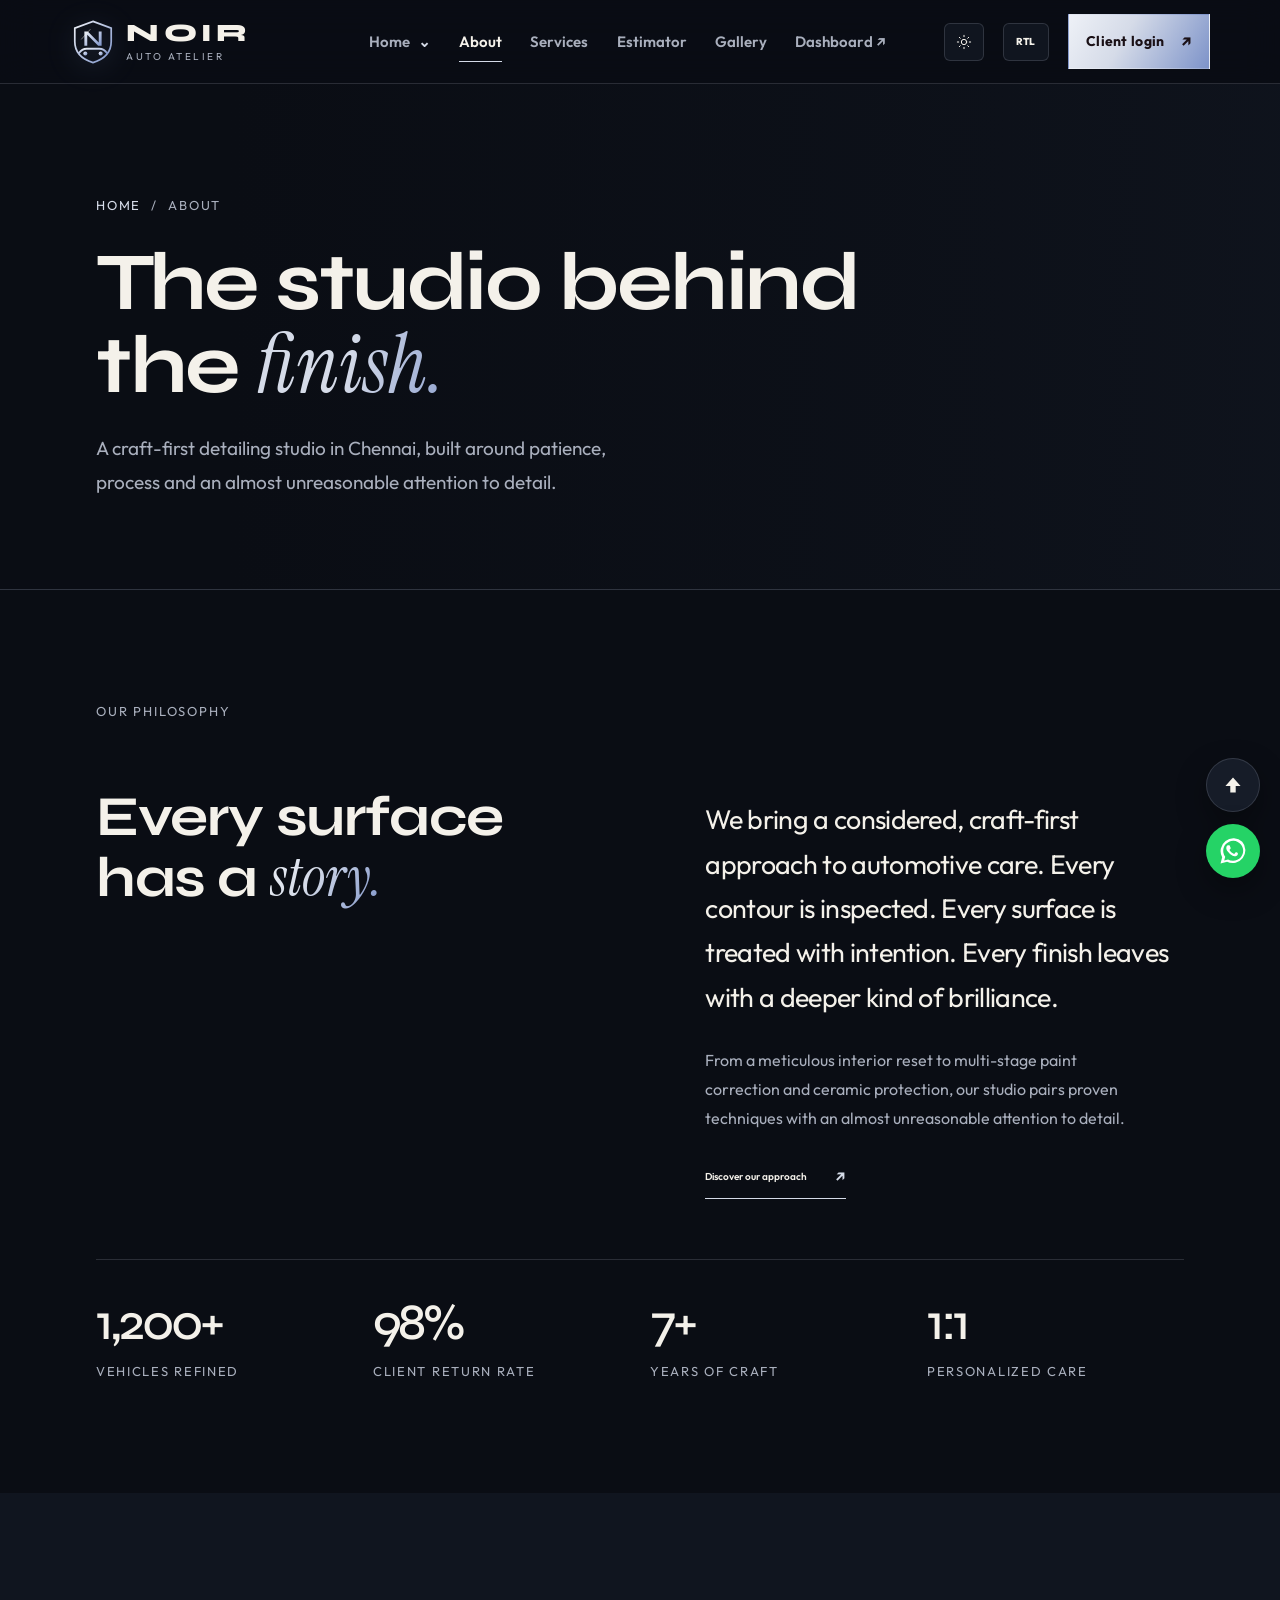
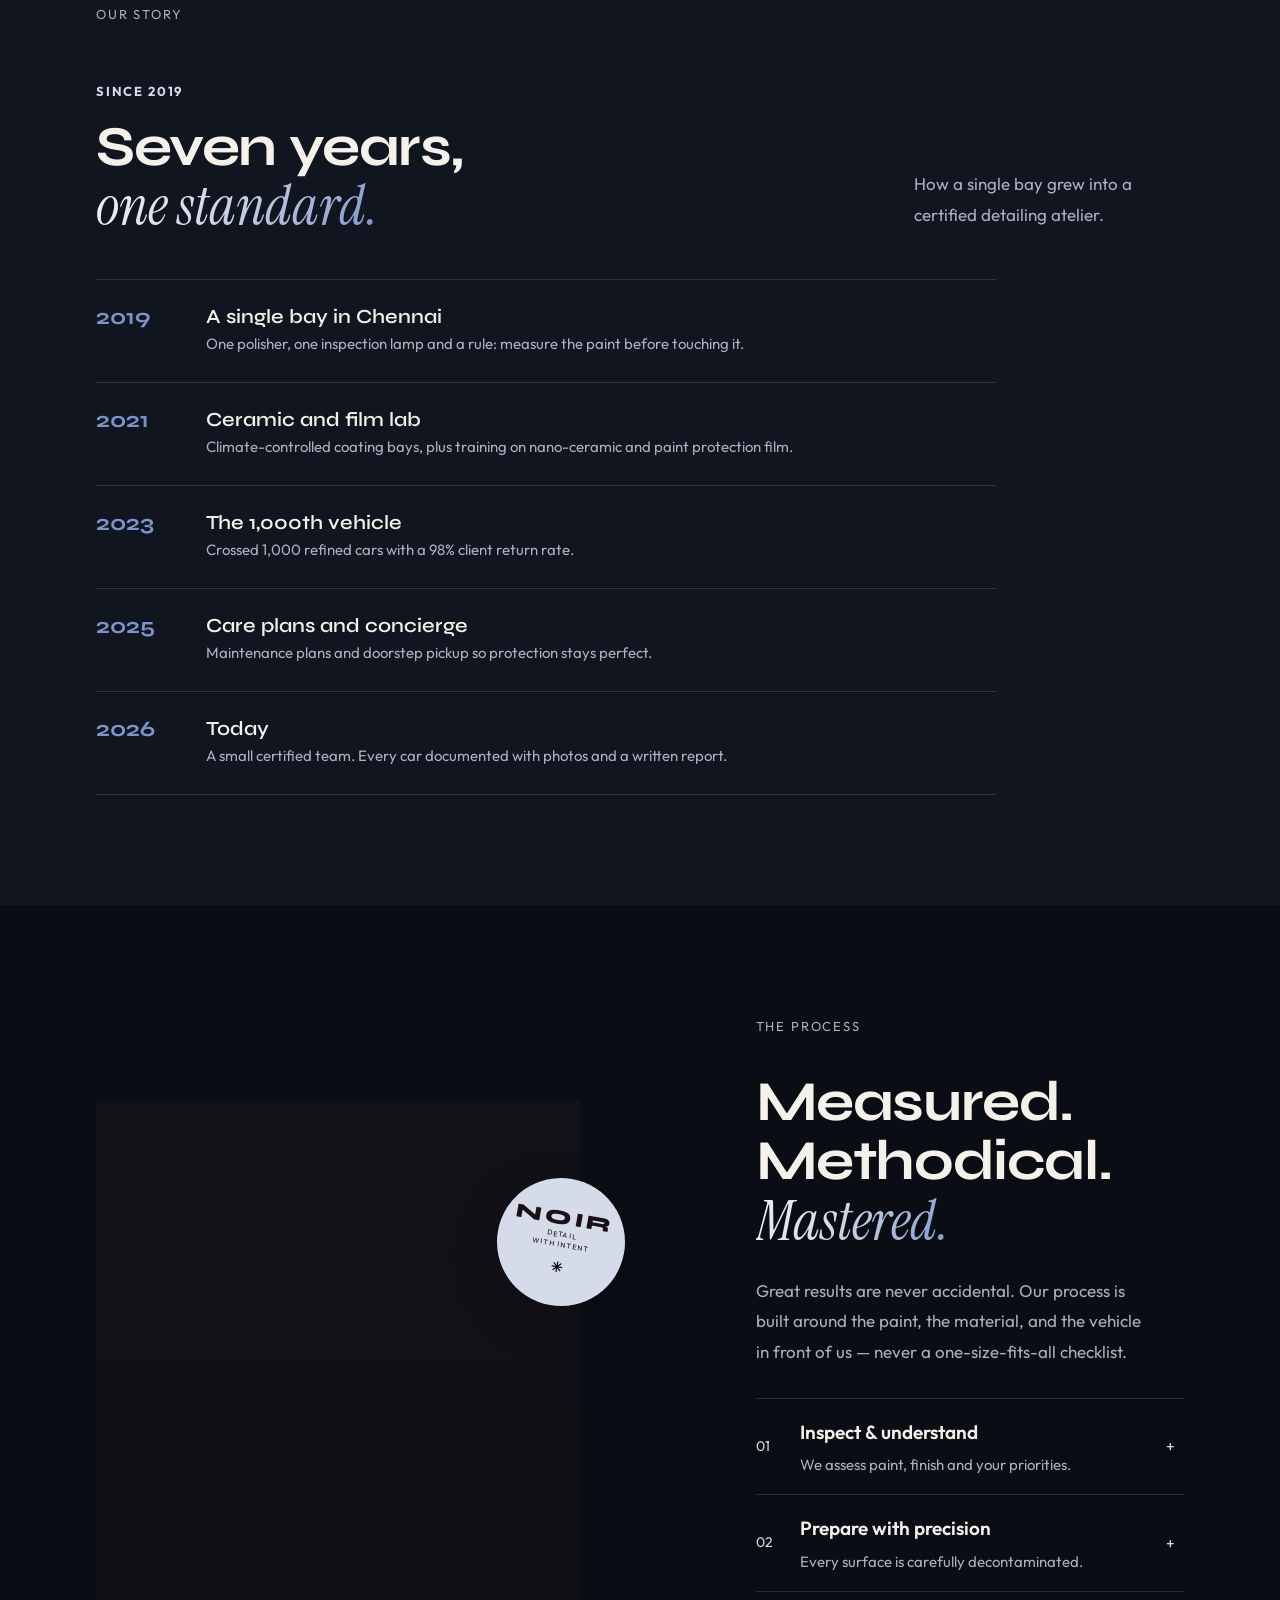
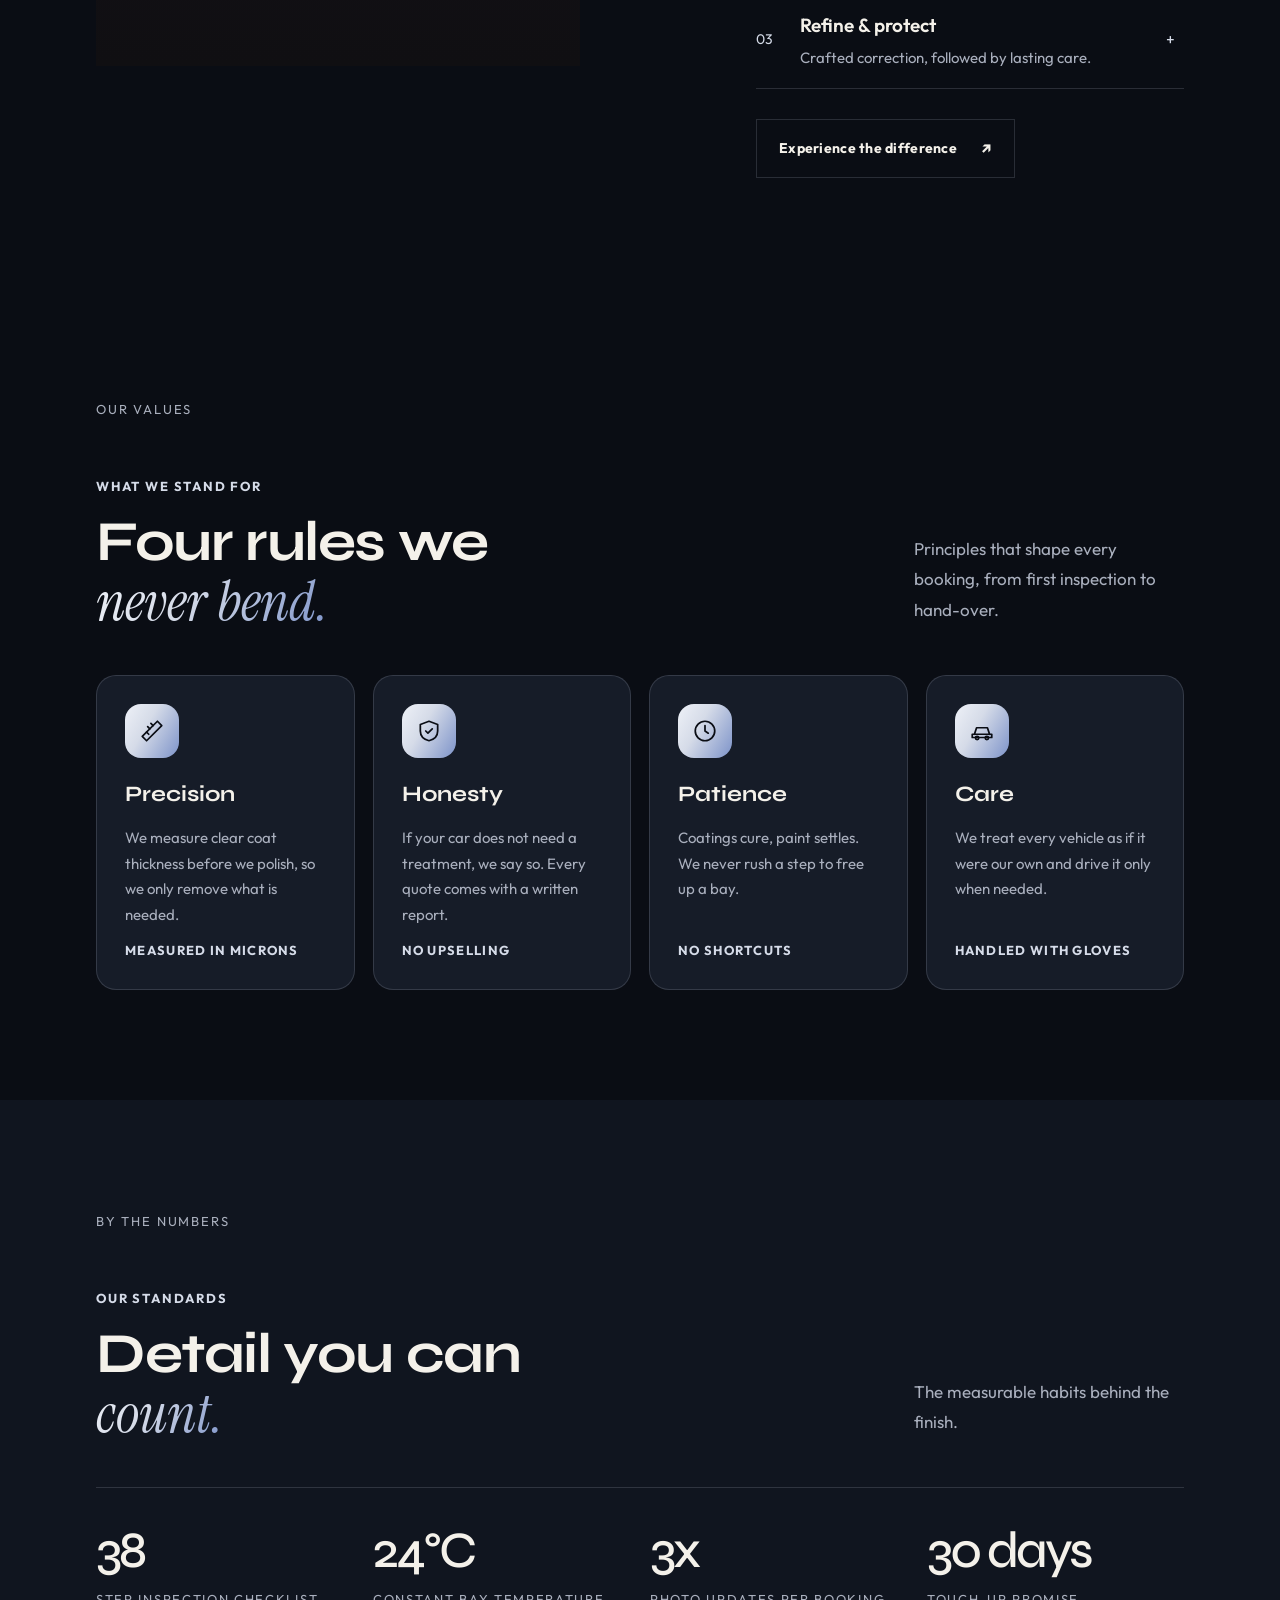
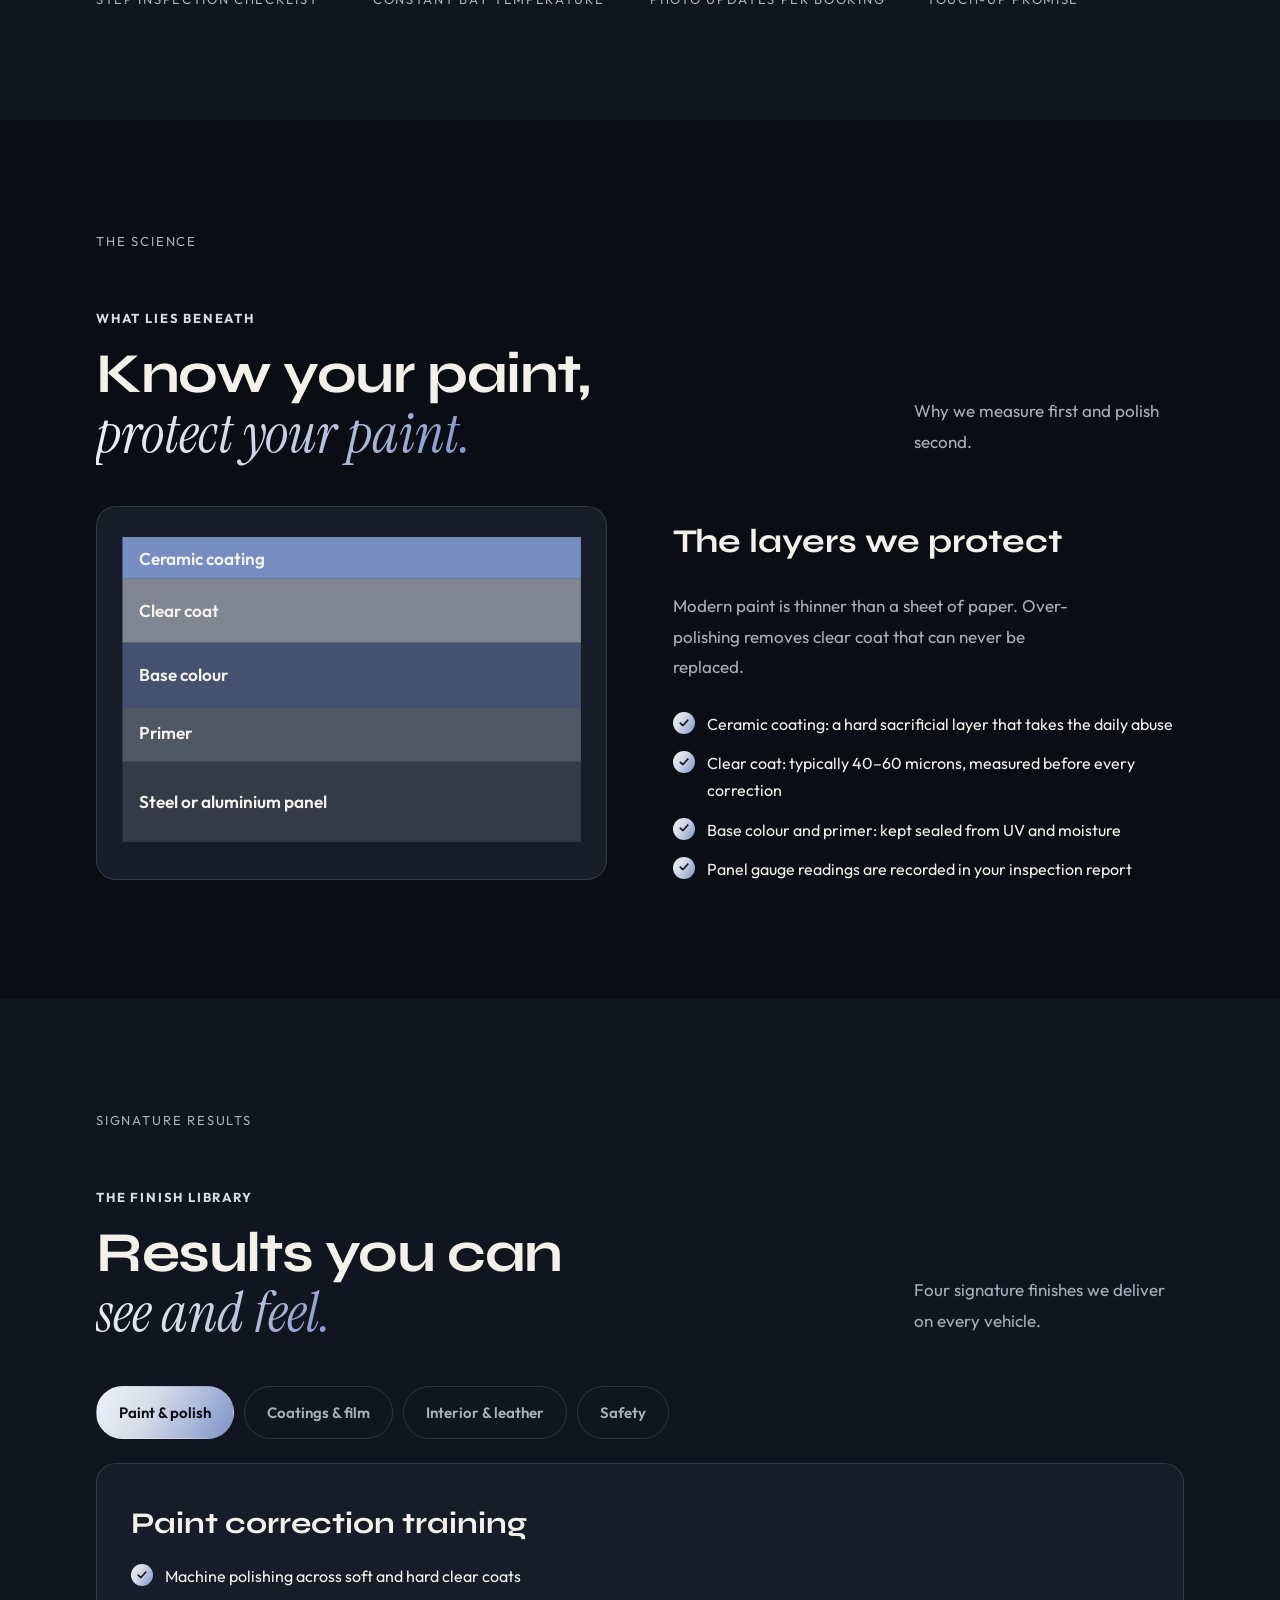
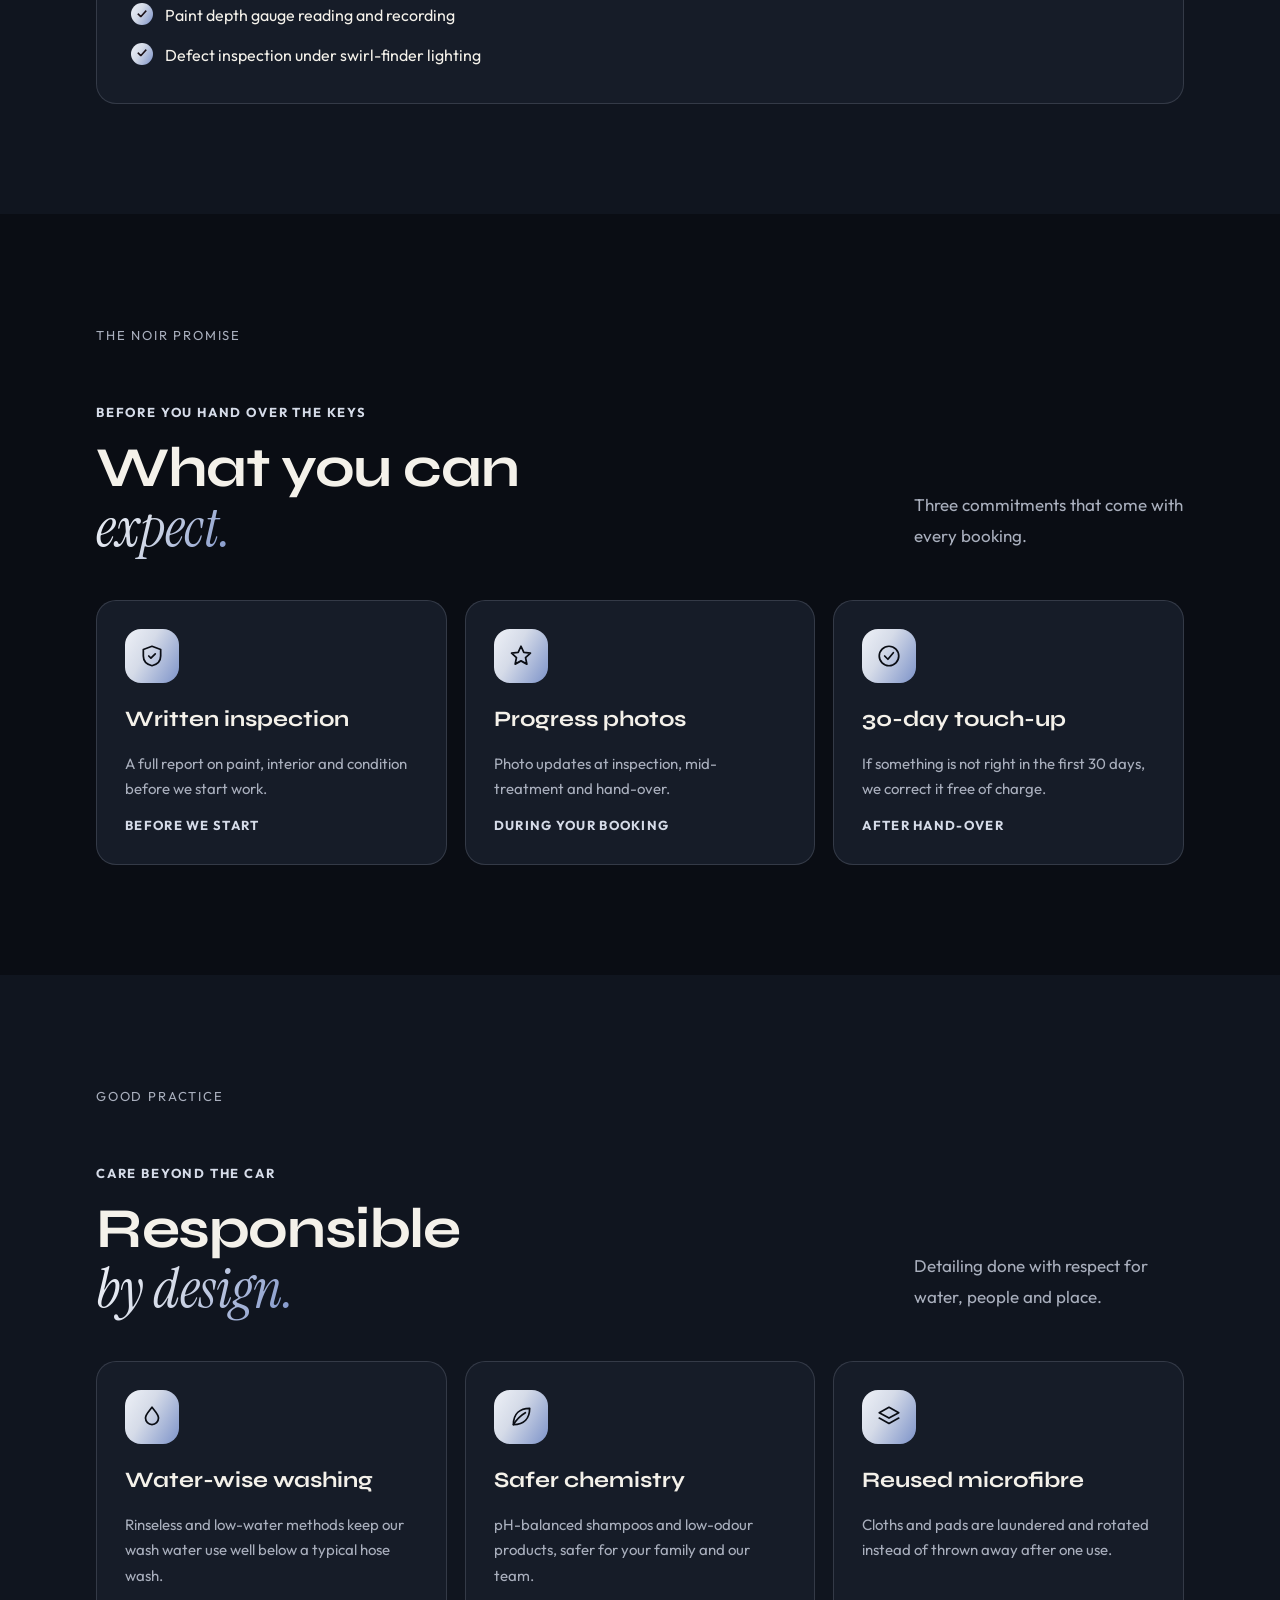
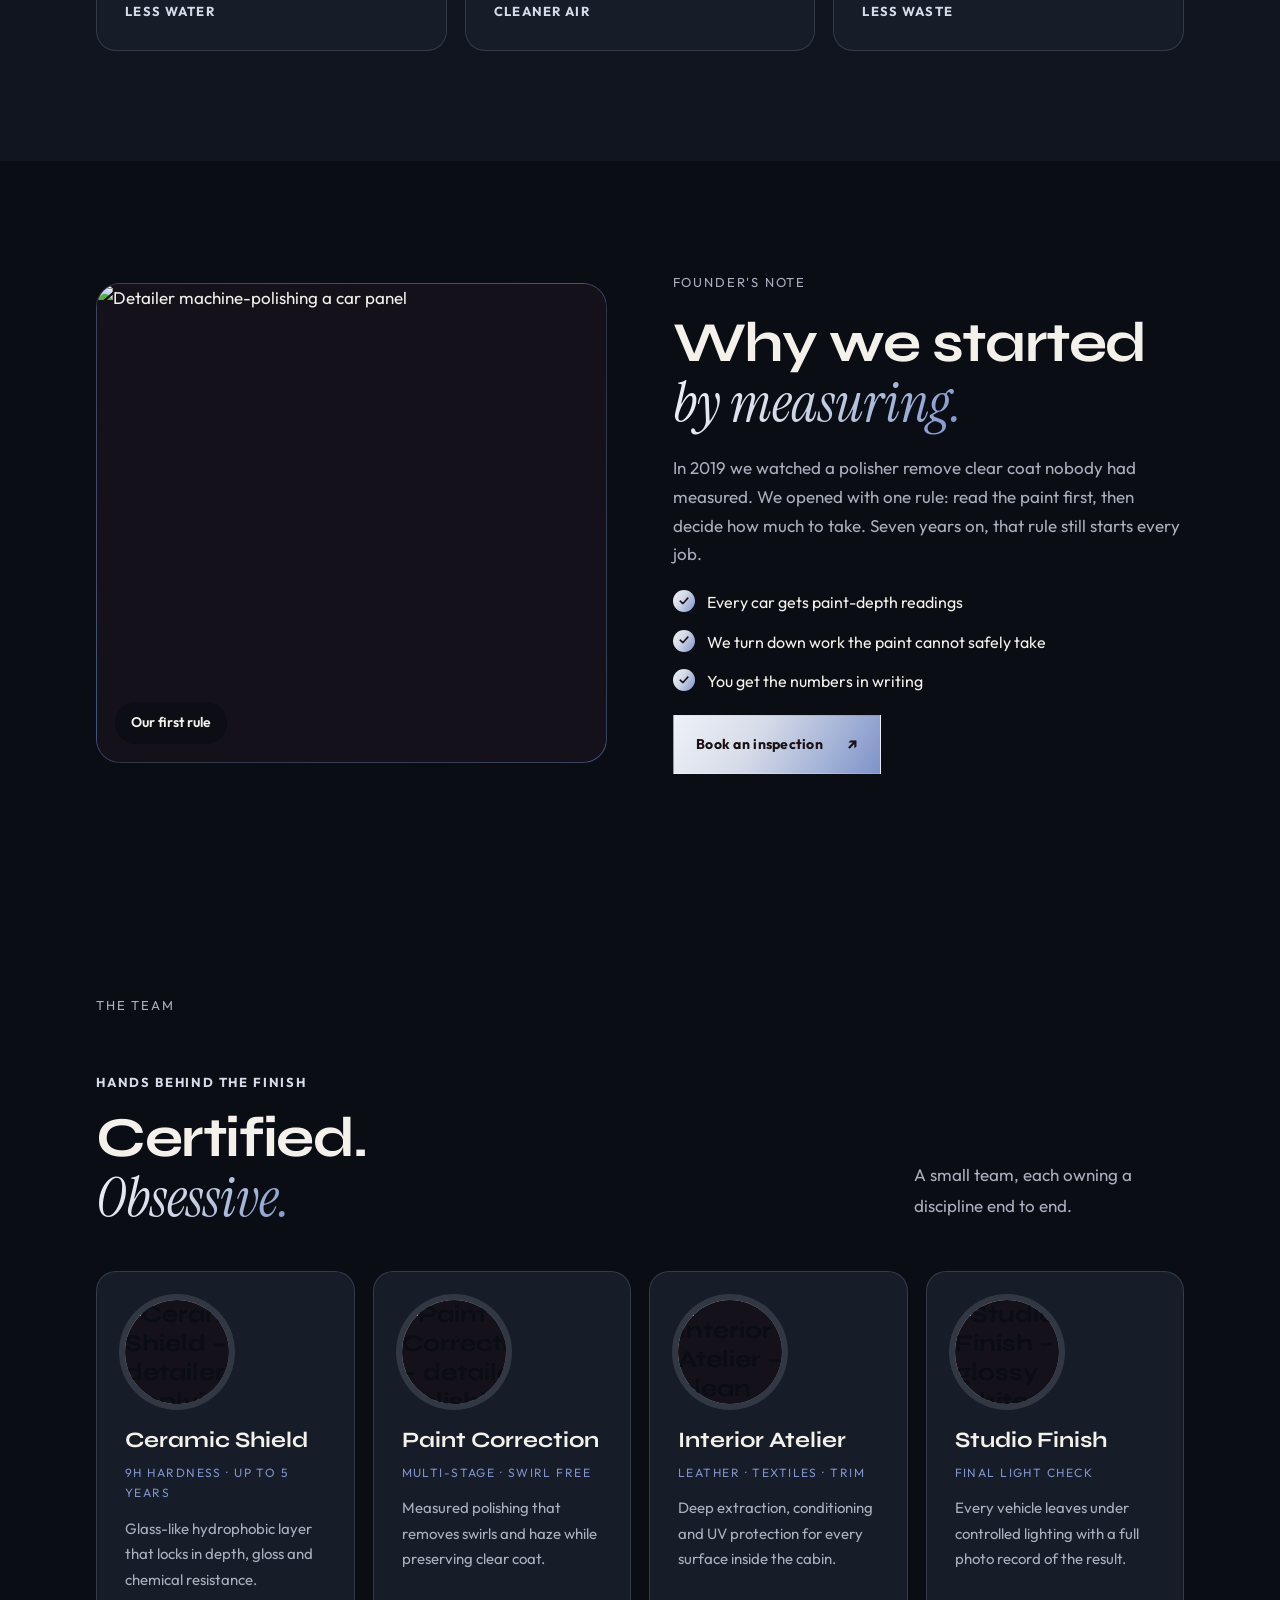
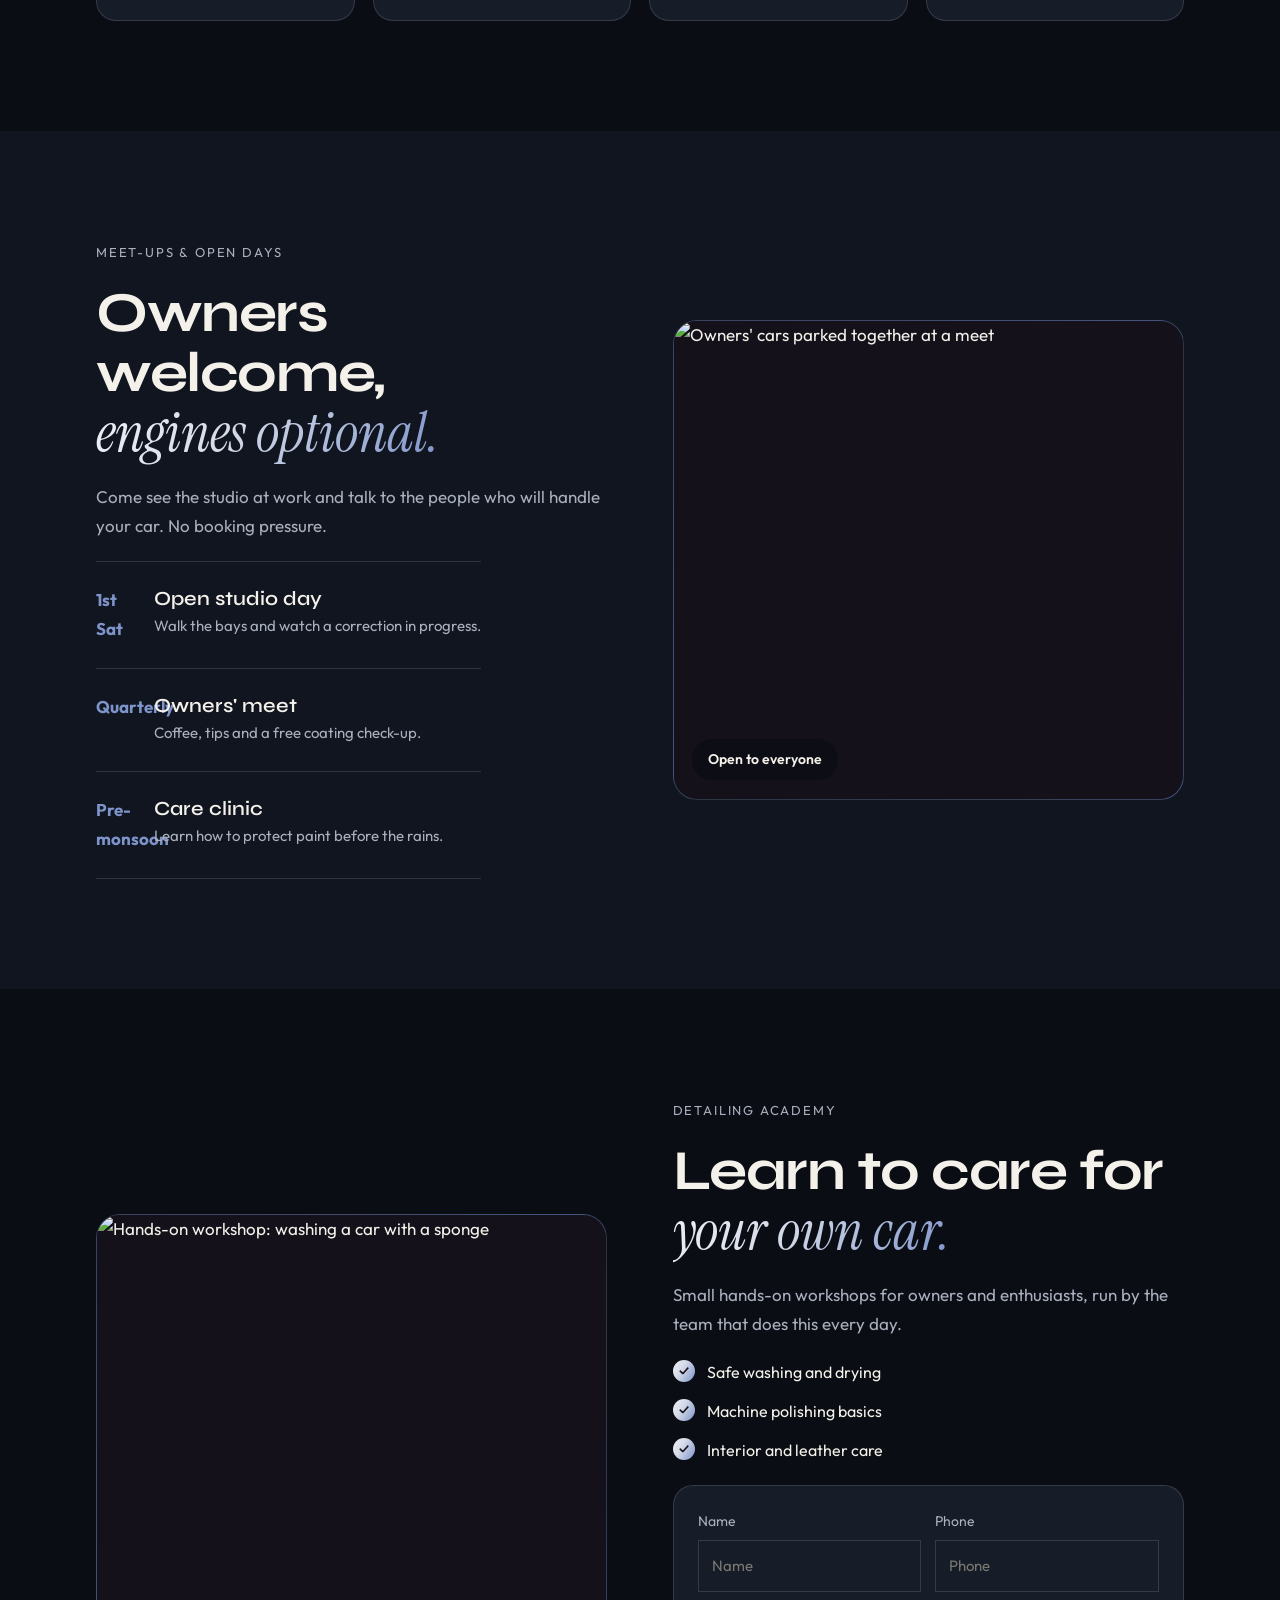
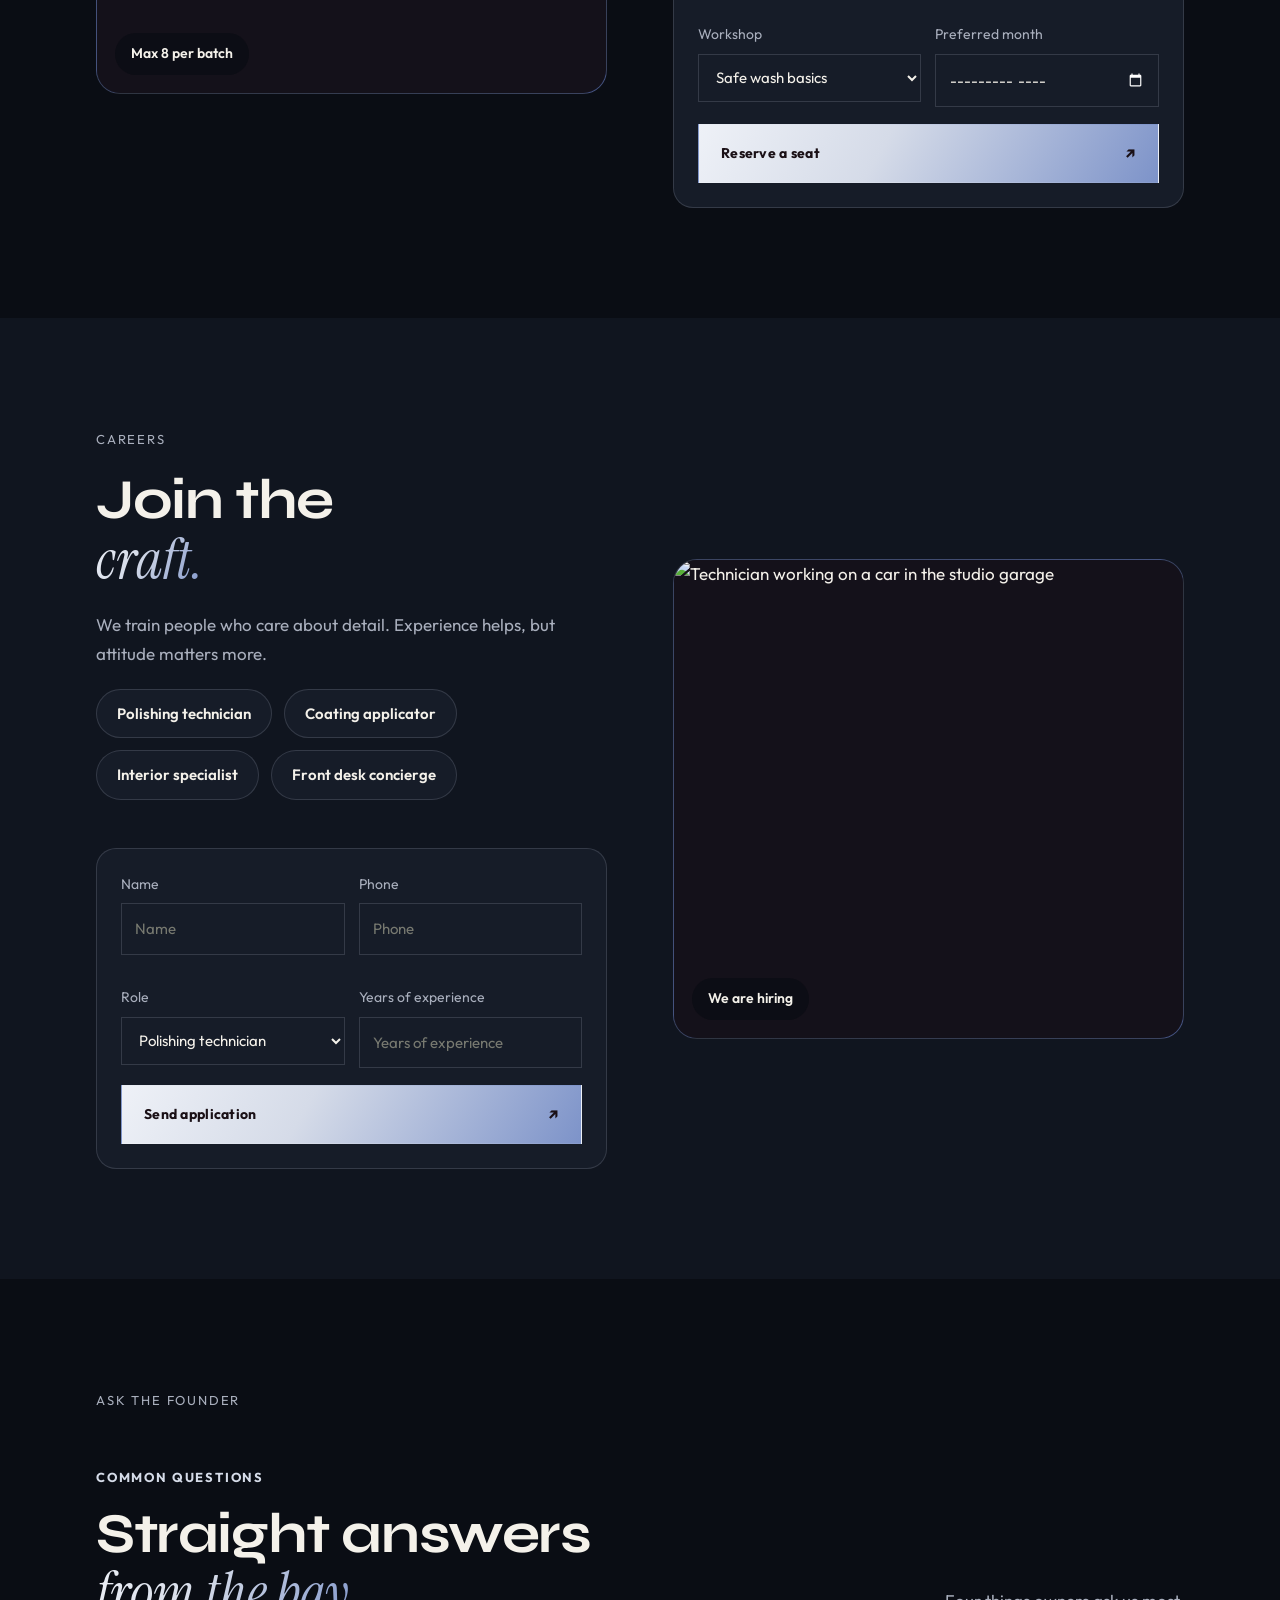
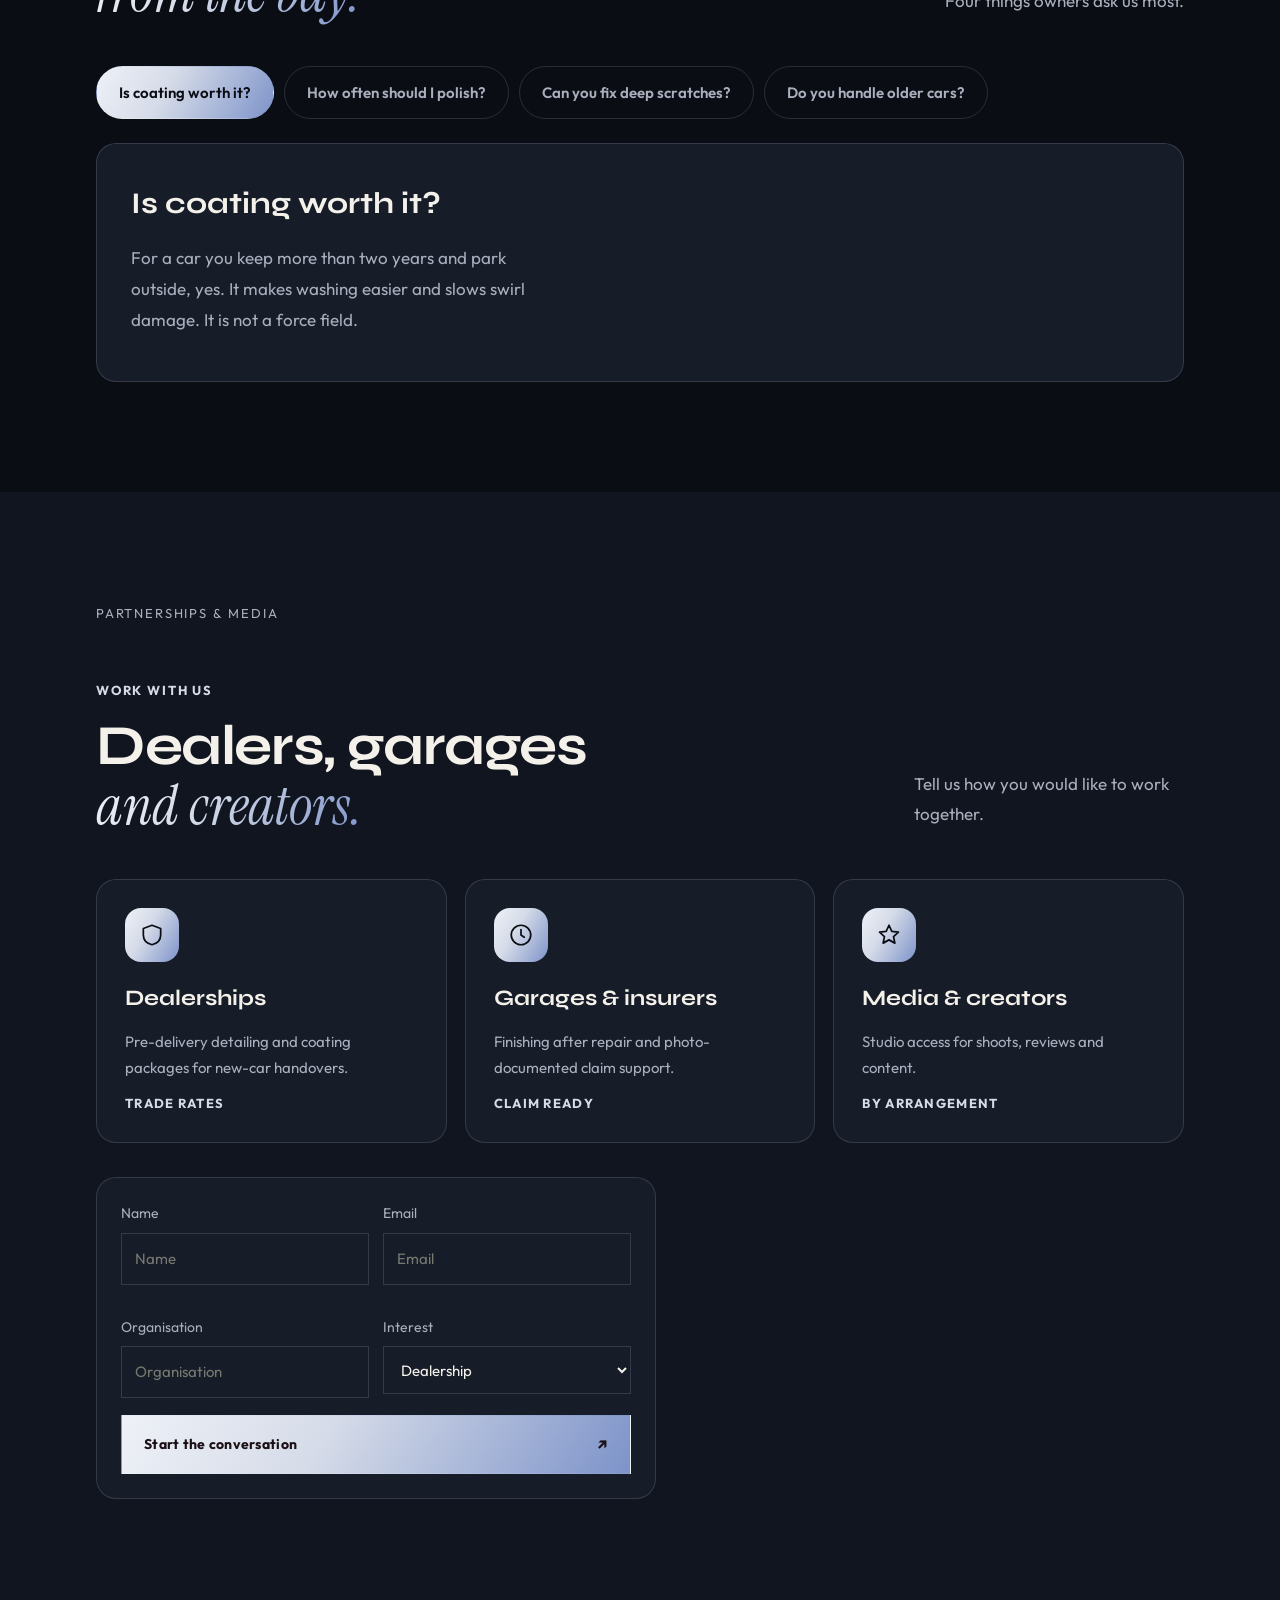
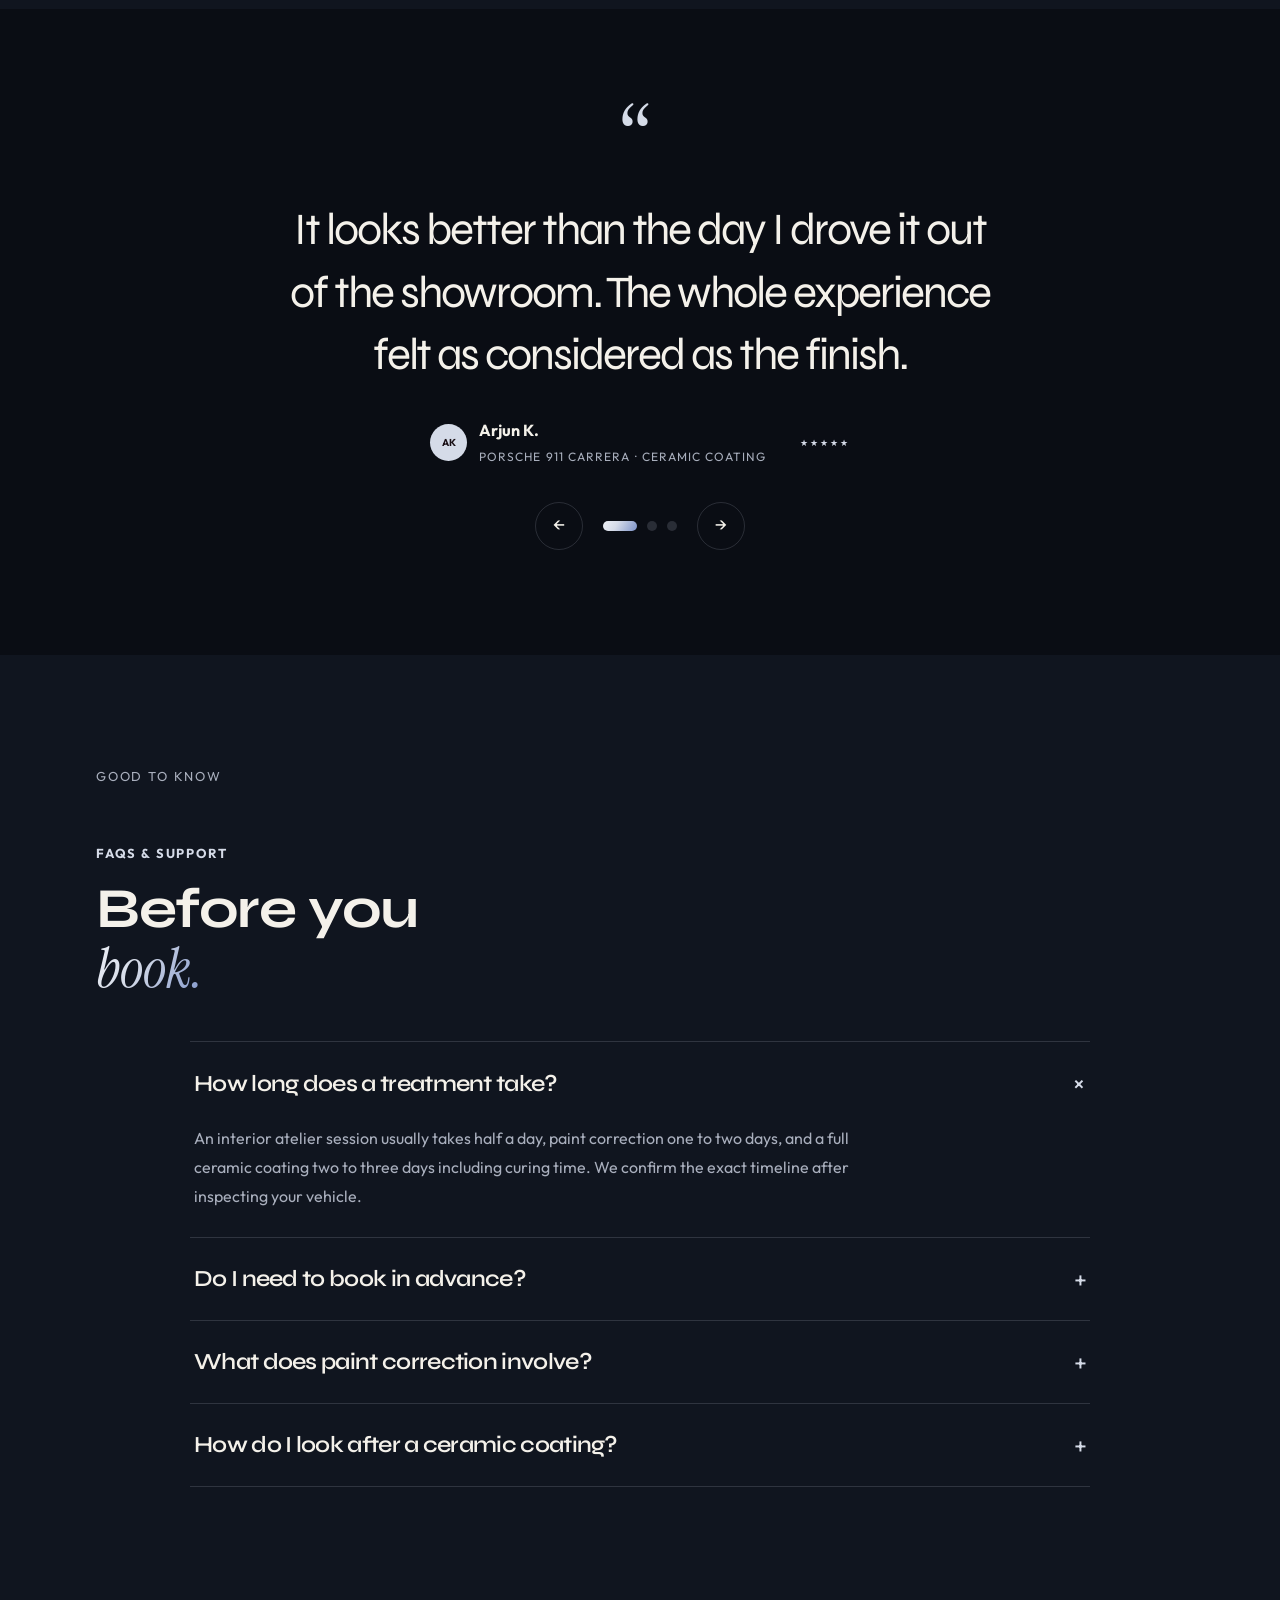
==== commit 314d120a: "Add files via upload" ====
--- a/about.html
+++ b/about.html
@@ -1,215 +1,216 @@
-<!DOCTYPE html>
-<html lang="en" dir="ltr">
-<head>
-  <meta charset="UTF-8">
-  <meta name="viewport" content="width=device-width, initial-scale=1.0">
-  <meta name="theme-color" content="#0a0d14">
-  <meta name="description" content="About NOIR Auto Atelier — our story, values, training and the studio behind the finish.">
-  <title>About — NOIR Auto Atelier</title>
-  <link rel="icon" type="image/svg+xml" href="data:image/svg+xml,%3Csvg xmlns='http://www.w3.org/2000/svg' viewBox='0 0 64 64'%3E%3Cdefs%3E%3ClinearGradient id='g' x1='0' y1='0' x2='1' y2='1'%3E%3Cstop offset='0' stop-color='%23eef1f7'/%3E%3Cstop offset='1' stop-color='%237d93c9'/%3E%3C/linearGradient%3E%3C/defs%3E%3Crect width='64' height='64' rx='15' fill='%230a0d14'/%3E%3Crect x='3' y='3' width='58' height='58' rx='12' fill='none' stroke='url(%23g)' stroke-opacity='.45' stroke-width='1.5'/%3E%3Cpath d='M18 40V16h5.5L40 34V16h6v24h-5.5L24 22v18z' fill='url(%23g)'/%3E%3Cpath d='M9 50c3-5 7-7 12-7h22c5 0 9 2 12 7' fill='none' stroke='%237d93c9' stroke-width='3' stroke-linecap='round'/%3E%3Ccircle cx='21' cy='50' r='3' fill='%23d5dbe8'/%3E%3Ccircle cx='43' cy='50' r='3' fill='%23d5dbe8'/%3E%3C/svg%3E">
-  <link rel="preconnect" href="https://fonts.googleapis.com">
-  <link rel="preconnect" href="https://fonts.gstatic.com" crossorigin>
-  <link href="https://fonts.googleapis.com/css2?family=Outfit:wght@300;400;500;600;700&family=Syne:wght@500;600;700;800&family=Instrument+Serif:ital@0;1&display=swap" rel="stylesheet">
-  <link rel="stylesheet" href="style.css">
-  <script defer src="script.js"></script>
-</head>
-
-<body>
-  <div class="scroll-progress" id="scrollProgress" aria-hidden="true"></div>
-  <header class="site-header" id="top">
-    <a class="brand" href="index.html" aria-label="NOIR Auto Atelier home">
-      <span class="brand-mark"><svg viewBox="0 0 48 48" role="img" aria-label="NOIR Auto Atelier emblem"><defs><linearGradient id="nlg" x1="0" y1="0" x2="1" y2="1"><stop offset="0" stop-color="var(--gold-light)"/><stop offset="1" stop-color="var(--secondary)"/></linearGradient></defs><path d="M24 2.5 43 9.5v14c0 11-7.5 18.5-19 22-11.5-3.5-19-11-19-22v-14z" fill="none" stroke="url(#nlg)" stroke-width="1.8"/><path d="M15 28V13h3.6L30 24.5V13h3v15h-3.6L18 16.5V28z" fill="url(#nlg)"/><path d="M9.5 35.5c2-3.2 4.6-4.5 8-4.5h13c3.4 0 6 1.3 8 4.5" fill="none" stroke="url(#nlg)" stroke-width="2" stroke-linecap="round"/><circle cx="16" cy="36" r="2.1" fill="url(#nlg)"/><circle cx="32" cy="36" r="2.1" fill="url(#nlg)"/><path d="M12 21 21 11" stroke="currentColor" stroke-width="1" stroke-linecap="round" opacity=".5"/></svg></span>
-      <span class="brand-copy"><strong>NOIR</strong><small>AUTO ATELIER</small></span>
-    </a>
-    <button class="menu-toggle" aria-label="Open navigation" aria-expanded="false"><span></span><span></span></button>
-    <nav class="main-nav" aria-label="Main navigation">
-      <div class="nav-dropdown">
-        <button class="nav-link nav-home-toggle" type="button" aria-expanded="false">Home <span aria-hidden="true">⌄</span></button>
-        <div class="nav-dropdown-menu">
-          <a href="index.html" class="nav-dropdown-link">Home</a>
-          <a href="home2.html" class="nav-dropdown-link">Home 2</a>
-        </div>
-      </div>
-      <a class="nav-link active" href="about.html">About</a>
-      <a class="nav-link" href="services.html">Services</a>
-      <a class="nav-link" href="estimator.html">Estimator</a>
-      <a class="nav-link" href="gallery.html">Gallery</a>
-      <a class="nav-link nav-dashboard" href="dashboard.html">Dashboard ↗</a>
-    </nav>
-    <div class="header-actions">
-      <button class="icon-btn theme-toggle" type="button" aria-label="Switch to light mode" title="Switch to light mode"><svg class="icon-sun" viewBox="0 0 24 24" aria-hidden="true"><circle cx="12" cy="12" r="4"/><path d="M12 2v2m0 16v2M4.93 4.93l1.42 1.42m11.3 11.3 1.42 1.42M2 12h2m16 0h2M4.93 19.07l1.42-1.42m11.3-11.3 1.42-1.42"/></svg><svg class="icon-moon" viewBox="0 0 24 24" aria-hidden="true"><path d="M21 12.8A9 9 0 1 1 11.2 3a7 7 0 0 0 9.8 9.8z"/></svg></button>
-      <button class="icon-btn rtl-toggle" type="button" aria-label="Switch to right-to-left layout" title="Toggle text direction">RTL</button>
-      <a class="button button-gold button-small header-login" href="login.html">Client login <span>↗</span></a>
-    </div>
-  </header>
-
-  <main>
-<section class="page-hero" style="--ph:url('https://images.unsplash.com/photo-1607860108855-64acf2078ed9?auto=format&fit=crop&w=2000&q=80')">
-      <p class="crumbs"><a href="index.html">Home</a> <span>/</span> About</p>
-      <h1>The studio behind<br>the <em>finish.</em></h1>
-      <p class="page-lede">A craft-first detailing studio in Chennai, built around patience, process and an almost unreasonable attention to detail.</p>
-    </section>
-<section class="intro section-pad" id="about">
-      <span id="studio" class="anchor-alias" aria-hidden="true"></span>
-      <div class="section-kicker reveal"><span>OUR PHILOSOPHY</span></div>
-      <div class="intro-grid">
-        <div class="intro-heading reveal"><h2>Every surface<br>has a <em>story.</em></h2></div>
-        <div class="intro-copy reveal"><p class="large-copy">We bring a considered, craft-first approach to automotive care. Every contour is inspected. Every surface is treated with intention. Every finish leaves with a deeper kind of brilliance.</p><p class="muted-copy">From a meticulous interior reset to multi-stage paint correction and ceramic protection, our studio pairs proven techniques with an almost unreasonable attention to detail.</p><a class="underlined-link" href="services.html">Discover our approach <span>↗</span></a></div>
-      </div>
-      <div class="stats-row reveal">
-        <div><strong data-count="1200" data-suffix="+">0</strong><span>VEHICLES REFINED</span></div>
-        <div><strong data-count="98" data-suffix="%">0</strong><span>CLIENT RETURN RATE</span></div>
-        <div><strong data-count="7" data-suffix="+">0</strong><span>YEARS OF CRAFT</span></div>
-        <div><strong>1:1</strong><span>PERSONALIZED CARE</span></div>
-      </div>
-    </section><section class="alt section-pad" id="story">
-<div class="section-kicker reveal"><span>OUR STORY</span></div>
-<div class="section-heading-row reveal"><div><p class="eyebrow">SINCE 2019</p><h2>Seven years,<br><em>one standard.</em></h2></div><p class="section-side-copy">How a single bay grew into a certified detailing atelier.</p></div>
-<div class="tour-list story reveal"><div class="tour-item"><span>2019</span><div><strong>A single bay in Chennai</strong><small>One polisher, one inspection lamp and a rule: measure the paint before touching it.</small></div></div><div class="tour-item"><span>2021</span><div><strong>Ceramic and film lab</strong><small>Climate-controlled coating bays, plus training on nano-ceramic and paint protection film.</small></div></div><div class="tour-item"><span>2023</span><div><strong>The 1,000th vehicle</strong><small>Crossed 1,000 refined cars with a 98% client return rate.</small></div></div><div class="tour-item"><span>2025</span><div><strong>Care plans and concierge</strong><small>Maintenance plans and doorstep pickup so protection stays perfect.</small></div></div><div class="tour-item"><span>2026</span><div><strong>Today</strong><small>A small certified team. Every car documented with photos and a written report.</small></div></div></div>
-</section>
-<section class="craft section-pad">
-      <div class="craft-visual reveal"><div class="craft-photo"></div><div class="craft-stamp"><span>NOIR</span><small>DETAIL<br>WITH INTENT</small><b>✳</b></div></div>
-      <div class="craft-copy reveal">
-        <div class="section-kicker"><span>THE PROCESS</span></div>
-        <h2>Measured.<br>Methodical.<br><em>Mastered.</em></h2>
-        <p>Great results are never accidental. Our process is built around the paint, the material, and the vehicle in front of us — never a one-size-fits-all checklist.</p>
-        <div class="process-list">
-          <div><span>01</span><div><strong>Inspect &amp; understand</strong><small>We assess paint, finish and your priorities.</small></div><span class="process-plus">+</span></div>
-          <div><span>02</span><div><strong>Prepare with precision</strong><small>Every surface is carefully decontaminated.</small></div><span class="process-plus">+</span></div>
-          <div><span>03</span><div><strong>Refine &amp; protect</strong><small>Crafted correction, followed by lasting care.</small></div><span class="process-plus">+</span></div>
-        </div>
-        <a class="button button-outline" href="#booking">Experience the difference <span>↗</span></a>
-      </div>
-    </section><section class="plain section-pad" id="values">
-<div class="section-kicker reveal"><span>OUR VALUES</span></div>
-<div class="section-heading-row reveal"><div><p class="eyebrow">WHAT WE STAND FOR</p><h2>Four rules we<br><em>never bend.</em></h2></div><p class="section-side-copy">Principles that shape every booking, from first inspection to hand-over.</p></div>
-<div class="lab-grid"><article class="lab-card reveal"><div class="lab-ico"><svg viewBox="0 0 24 24"><path d="M3 17 17 3l4 4L7 21z"/><path d="m8 8 2 2m1-5 2 2m-6 6 2 2"/></svg></div><h3>Precision</h3><p>We measure clear coat thickness before we polish, so we only remove what is needed.</p><b>MEASURED IN MICRONS</b></article><article class="lab-card reveal"><div class="lab-ico"><svg viewBox="0 0 24 24"><path d="M12 3 4 6v6c0 4.5 3.2 7.8 8 9 4.8-1.2 8-4.5 8-9V6z"/><path d="m9 12 2 2 4-4"/></svg></div><h3>Honesty</h3><p>If your car does not need a treatment, we say so. Every quote comes with a written report.</p><b>NO UPSELLING</b></article><article class="lab-card reveal"><div class="lab-ico"><svg viewBox="0 0 24 24"><circle cx="12" cy="12" r="9"/><path d="M12 7v5l3 2"/></svg></div><h3>Patience</h3><p>Coatings cure, paint settles. We never rush a step to free up a bay.</p><b>NO SHORTCUTS</b></article><article class="lab-card reveal"><div class="lab-ico"><svg viewBox="0 0 24 24"><path d="M3 15h18v3H3zM5 15l2-6h10l2 6"/><circle cx="7.5" cy="18.5" r="1.5"/><circle cx="16.5" cy="18.5" r="1.5"/></svg></div><h3>Care</h3><p>We treat every vehicle as if it were our own and drive it only when needed.</p><b>HANDLED WITH GLOVES</b></article></div>
-</section>
-<section class="alt section-pad" id="standards">
-<div class="section-kicker reveal"><span>BY THE NUMBERS</span></div>
-<div class="section-heading-row reveal"><div><p class="eyebrow">OUR STANDARDS</p><h2>Detail you can<br><em>count.</em></h2></div><p class="section-side-copy">The measurable habits behind the finish.</p></div>
-<div class="stats-row reveal"><div><strong data-count="38">0</strong><span>STEP INSPECTION CHECKLIST</span></div><div><strong data-count="24" data-suffix="°C">0</strong><span>CONSTANT BAY TEMPERATURE</span></div><div><strong data-count="3" data-suffix="x">0</strong><span>PHOTO UPDATES PER BOOKING</span></div><div><strong data-count="30" data-suffix=" days">0</strong><span>TOUCH-UP PROMISE</span></div></div>
-</section>
-<section class="plain section-pad" id="layers">
-<div class="section-kicker reveal"><span>THE SCIENCE</span></div>
-<div class="section-heading-row reveal"><div><p class="eyebrow">WHAT LIES BENEATH</p><h2>Know your paint,<br><em>protect your paint.</em></h2></div><p class="section-side-copy">Why we measure first and polish second.</p></div>
-<div class="split"><div class="reveal"><svg class="figure" viewBox="0 0 420 300" role="img" aria-label="Cross-section of car paint layers"><rect x="10" y="14" width="400" height="36" fill="var(--secondary)" opacity=".95"/><rect x="10" y="50" width="400" height="56" fill="var(--gold)" opacity=".55"/><rect x="10" y="106" width="400" height="56" fill="var(--secondary)" opacity=".45"/><rect x="10" y="162" width="400" height="48" fill="var(--muted)" opacity=".4"/><rect x="10" y="210" width="400" height="70" fill="var(--line)"/><g font-size="15" font-weight="600" fill="var(--text)"><text x="24" y="38">Ceramic coating</text><text x="24" y="84">Clear coat</text><text x="24" y="140">Base colour</text><text x="24" y="190">Primer</text><text x="24" y="250">Steel or aluminium panel</text></g><path d="M330 8v300" stroke="none"/></svg></div><div class="reveal"><h3>The layers we protect</h3><p class="muted-copy">Modern paint is thinner than a sheet of paper. Over-polishing removes clear coat that can never be replaced.</p><ul class="check-list"><li>Ceramic coating: a hard sacrificial layer that takes the daily abuse</li><li>Clear coat: typically 40–60 microns, measured before every correction</li><li>Base colour and primer: kept sealed from UV and moisture</li><li>Panel gauge readings are recorded in your inspection report</li></ul></div></div>
-</section>
-<section class="alt section-pad" id="training">
-<div class="section-kicker reveal"><span>THE CRAFTSMEN</span></div>
-<div class="section-heading-row reveal"><div><p class="eyebrow">TRAINING &amp; SKILLS</p><h2>Certified.<br><em>Always learning.</em></h2></div><p class="section-side-copy">Pick a discipline to see how our team stays sharp.</p></div>
-<div class="gt reveal"><div class="gt-nav" role="tablist"><button class="gt-btn active" type="button" role="tab">Paint &amp; polish</button><button class="gt-btn" type="button" role="tab">Coatings &amp; film</button><button class="gt-btn" type="button" role="tab">Interior &amp; leather</button><button class="gt-btn" type="button" role="tab">Safety</button></div><div class="gt-body"><div class="gt-pane active"><h3>Paint correction training</h3><ul class="check-list"><li>Machine polishing across soft and hard clear coats</li><li>Paint depth gauge reading and recording</li><li>Defect inspection under swirl-finder lighting</li></ul></div><div class="gt-pane"><h3>Coating and film installers</h3><ul class="check-list"><li>Certified nano-ceramic application and curing</li><li>Paint protection film patterning and install</li><li>Annual re-training on new coating chemistry</li></ul></div><div class="gt-pane"><h3>Interior specialists</h3><ul class="check-list"><li>Steam, extraction and fabric-safe cleaning</li><li>Leather conditioning matched to finish type</li><li>Odour and allergen treatment safe for families</li></ul></div><div class="gt-pane"><h3>Care for your vehicle</h3><ul class="check-list"><li>Covered, insured bays with controlled access</li><li>Panel-by-panel check-in photos at drop-off</li><li>Electrical-safe cleaning around sensors and ports</li></ul></div></div></div>
-</section>
-<section class="plain section-pad" id="promise">
-<div class="section-kicker reveal"><span>THE NOIR PROMISE</span></div>
-<div class="section-heading-row reveal"><div><p class="eyebrow">BEFORE YOU HAND OVER THE KEYS</p><h2>What you can<br><em>expect.</em></h2></div><p class="section-side-copy">Three commitments that come with every booking.</p></div>
-<div class="lab-grid cols3"><article class="lab-card reveal"><div class="lab-ico"><svg viewBox="0 0 24 24"><path d="M12 3 4 6v6c0 4.5 3.2 7.8 8 9 4.8-1.2 8-4.5 8-9V6z"/><path d="m9 12 2 2 4-4"/></svg></div><h3>Written inspection</h3><p>A full report on paint, interior and condition before we start work.</p><b>BEFORE WE START</b></article><article class="lab-card reveal"><div class="lab-ico"><svg viewBox="0 0 24 24"><path d="m12 3 2.6 5.6 6.1.7-4.5 4.2 1.2 6L12 16.5 6.6 19.5l1.2-6L3.3 9.3l6.1-.7z"/></svg></div><h3>Progress photos</h3><p>Photo updates at inspection, mid-treatment and hand-over.</p><b>DURING YOUR BOOKING</b></article><article class="lab-card reveal"><div class="lab-ico"><svg viewBox="0 0 24 24"><circle cx="12" cy="12" r="9"/><path d="m8 12 3 3 5-6"/></svg></div><h3>30-day touch-up</h3><p>If something is not right in the first 30 days, we correct it free of charge.</p><b>AFTER HAND-OVER</b></article></div>
-</section>
-<section class="alt section-pad" id="community">
-<div class="section-kicker reveal"><span>GOOD PRACTICE</span></div>
-<div class="section-heading-row reveal"><div><p class="eyebrow">CARE BEYOND THE CAR</p><h2>Responsible<br><em>by design.</em></h2></div><p class="section-side-copy">Detailing done with respect for water, people and place.</p></div>
-<div class="lab-grid cols3"><article class="lab-card reveal"><div class="lab-ico"><svg viewBox="0 0 24 24"><path d="M12 3c3 4 6 6.5 6 10a6 6 0 0 1-12 0c0-3.5 3-6 6-10z"/></svg></div><h3>Water-wise washing</h3><p>Rinseless and low-water methods keep our wash water use well below a typical hose wash.</p><b>LESS WATER</b></article><article class="lab-card reveal"><div class="lab-ico"><svg viewBox="0 0 24 24"><path d="M5 19C5 9 11 4 20 4c0 9-5 15-15 15z"/><path d="M5 19c3-5 6-8 11-11"/></svg></div><h3>Safer chemistry</h3><p>pH-balanced shampoos and low-odour products, safer for your family and our team.</p><b>CLEANER AIR</b></article><article class="lab-card reveal"><div class="lab-ico"><svg viewBox="0 0 24 24"><path d="m12 3 9 5-9 5-9-5z"/><path d="m3 13 9 5 9-5"/></svg></div><h3>Reused microfibre</h3><p>Cloths and pads are laundered and rotated instead of thrown away after one use.</p><b>LESS WASTE</b></article></div>
-</section>
-<!-- NOIR v10 -->
-<section class="plain section-pad" id="nz-founder"><div class="nx-split"><div class="nx-photo reveal"><img loading="lazy" src="https://images.unsplash.com/photo-1493238792000-8113da705763?auto=format&fit=crop&w=1400&q=80" alt="Classic car in soft light" onerror="this.style.display='none'"><span class="nx-photo-tag">Our first rule</span></div><div class="nx-copy reveal"><div class="section-kicker"><span>FOUNDER'S NOTE</span></div><h2>Why we started<br><em>by measuring.</em></h2><p>In 2019 we watched a polisher remove clear coat nobody had measured. We opened with one rule: read the paint first, then decide how much to take. Seven years on, that rule still starts every job.</p><ul class="check-list"><li>Every car gets paint-depth readings</li><li>We turn down work the paint cannot safely take</li><li>You get the numbers in writing</li></ul><a class="button button-gold" href="#booking">Book an inspection <span>↗</span></a></div></div></section>
-<section class="alt section-pad" id="nz-events"><div class="nx-split rev"><div class="nx-photo reveal"><img loading="lazy" src="https://images.unsplash.com/photo-1471479917193-f00955256257?auto=format&fit=crop&w=1400&q=80" alt="Cars gathered for an owners meet" onerror="this.style.display='none'"><span class="nx-photo-tag">Open to everyone</span></div><div class="nx-copy reveal"><div class="section-kicker"><span>MEET-UPS &amp; OPEN DAYS</span></div><h2>Owners welcome,<br><em>engines optional.</em></h2><p>Come see the studio at work and talk to the people who will handle your car. No booking pressure.</p><div class="tour-list"><div class="tour-item"><span>1st Sat</span><div><strong>Open studio day</strong><small>Walk the bays and watch a correction in progress.</small></div></div><div class="tour-item"><span>Quarterly</span><div><strong>Owners' meet</strong><small>Coffee, tips and a free coating check-up.</small></div></div><div class="tour-item"><span>Pre-monsoon</span><div><strong>Care clinic</strong><small>Learn how to protect paint before the rains.</small></div></div></div></div></div></section>
-<section class="plain section-pad" id="nz-academy"><div class="nx-split"><div class="nx-photo reveal"><img loading="lazy" src="https://images.unsplash.com/photo-1530046339160-ce3e530c7d2f?auto=format&fit=crop&w=1400&q=80" alt="Hands-on detailing workshop" onerror="this.style.display='none'"><span class="nx-photo-tag">Max 8 per batch</span></div><div class="nx-copy reveal"><div class="section-kicker"><span>DETAILING ACADEMY</span></div><h2>Learn to care for<br><em>your own car.</em></h2><p>Small hands-on workshops for owners and enthusiasts, run by the team that does this every day.</p><ul class="check-list"><li>Safe washing and drying</li><li>Machine polishing basics</li><li>Interior and leather care</li></ul><form class="nx-lead" data-nx-save="academy"><div class="nx-row"><div><label for="academy0">Name</label><input id="academy0" type="text" required placeholder="Name"></div><div><label for="academy1">Phone</label><input id="academy1" type="tel" required placeholder="Phone"></div><div><label for="academy2">Workshop</label><select id="academy2" required><option>Safe wash basics</option><option>Polishing basics</option><option>Interior care</option></select></div><div><label for="academy3">Preferred month</label><input id="academy3" type="month" required placeholder="Preferred month"></div></div><button class="button button-gold" type="submit">Reserve a seat <span>↗</span></button></form></div></div></section>
-<section class="alt section-pad" id="nz-careers"><div class="nx-split rev"><div class="nx-photo reveal"><img loading="lazy" src="https://images.unsplash.com/photo-1486006920555-c77dcf18193c?auto=format&fit=crop&w=1400&q=80" alt="Technician at work in a workshop" onerror="this.style.display='none'"><span class="nx-photo-tag">We are hiring</span></div><div class="nx-copy reveal"><div class="section-kicker"><span>CAREERS</span></div><h2>Join the<br><em>craft.</em></h2><p>We train people who care about detail. Experience helps, but attitude matters more.</p><div class="nx-chips"><span>Polishing technician</span><span>Coating applicator</span><span>Interior specialist</span><span>Front desk concierge</span></div><form class="nx-lead" data-nx-save="careers"><div class="nx-row"><div><label for="careers0">Name</label><input id="careers0" type="text" required placeholder="Name"></div><div><label for="careers1">Phone</label><input id="careers1" type="tel" required placeholder="Phone"></div><div><label for="careers2">Role</label><select id="careers2" required><option>Polishing technician</option><option>Coating applicator</option><option>Interior specialist</option><option>Front desk concierge</option></select></div><div><label for="careers3">Years of experience</label><input id="careers3" type="number" required placeholder="Years of experience"></div></div><button class="button button-gold" type="submit">Send application <span>↗</span></button></form></div></div></section>
-<section class="plain section-pad" id="nz-ask"><div class="section-kicker reveal"><span>ASK THE FOUNDER</span></div><div class="section-heading-row reveal"><div><p class="eyebrow">COMMON QUESTIONS</p><h2>Straight answers<br><em>from the bay.</em></h2></div><p class="section-side-copy">Four things owners ask us most.</p></div><div class="gt"><div class="gt-nav" role="tablist"><button class="gt-btn active" type="button" role="tab">Is coating worth it?</button><button class="gt-btn" type="button" role="tab">How often should I polish?</button><button class="gt-btn" type="button" role="tab">Can you fix deep scratches?</button><button class="gt-btn" type="button" role="tab">Do you handle older cars?</button></div><div class="gt-body"><div class="gt-pane active"><h3>Is coating worth it?</h3><p class="muted-copy">For a car you keep more than two years and park outside, yes. It makes washing easier and slows swirl damage. It is not a force field.</p></div><div class="gt-pane"><h3>How often should I polish?</h3><p class="muted-copy">As rarely as possible. Each polish removes clear coat, so we correct only when defects are visible, and protect afterwards.</p></div><div class="gt-pane"><h3>Can you fix deep scratches?</h3><p class="muted-copy">If a fingernail catches, it is through the clear coat. We can reduce it, but repainting may be the honest answer. We tell you at inspection.</p></div><div class="gt-pane"><h3>Do you handle older cars?</h3><p class="muted-copy">Yes. Older single-stage paint is thin, so we use gentle polishes and measure often.</p></div></div></div></section>
-<section class="alt section-pad" id="nz-partner"><div class="section-kicker reveal"><span>PARTNERSHIPS &amp; MEDIA</span></div><div class="section-heading-row reveal"><div><p class="eyebrow">WORK WITH US</p><h2>Dealers, garages<br><em>and creators.</em></h2></div><p class="section-side-copy">Tell us how you would like to work together.</p></div><div class="lab-grid cols3"><article class="lab-card reveal"><div class="lab-ico"><svg viewBox="0 0 24 24"><path d="M12 3 4 6v6c0 4.5 3.2 7.8 8 9 4.8-1.2 8-4.5 8-9V6z"/></svg></div><h3>Dealerships</h3><p>Pre-delivery detailing and coating packages for new-car handovers.</p><b>TRADE RATES</b></article><article class="lab-card reveal"><div class="lab-ico"><svg viewBox="0 0 24 24"><circle cx="12" cy="12" r="9"/><path d="M12 7v5l3 2"/></svg></div><h3>Garages &amp; insurers</h3><p>Finishing after repair and photo-documented claim support.</p><b>CLAIM READY</b></article><article class="lab-card reveal"><div class="lab-ico"><svg viewBox="0 0 24 24"><path d="m12 3 2.6 5.6 6.1.7-4.5 4.2 1.2 6L12 16.5 6.6 19.5l1.2-6L3.3 9.3l6.1-.7z"/></svg></div><h3>Media &amp; creators</h3><p>Studio access for shoots, reviews and content.</p><b>BY ARRANGEMENT</b></article></div><div class="nx-form-wrap reveal"><form class="nx-lead" data-nx-save="partner"><div class="nx-row"><div><label for="partner0">Name</label><input id="partner0" type="text" required placeholder="Name"></div><div><label for="partner1">Email</label><input id="partner1" type="email" required placeholder="Email"></div><div><label for="partner2">Organisation</label><input id="partner2" type="text" required placeholder="Organisation"></div><div><label for="partner3">Interest</label><select id="partner3" required><option>Dealership</option><option>Garage or insurer</option><option>Media or creator</option><option>Other</option></select></div></div><button class="button button-gold" type="submit">Start the conversation <span>↗</span></button></form></div></section>
-<section class="testimonial section-pad" id="reviews">
-      <div class="quote-mark">“</div>
-      <div class="quote-slides" aria-live="polite">
-        <figure class="quote-slide active"><p class="quote-text">It looks better than the day I drove it out of the showroom. The whole experience felt as considered as the finish.</p><figcaption class="quote-byline"><span class="quote-avatar">AK</span><div><strong>Arjun K.</strong><small>PORSCHE 911 CARRERA · CERAMIC COATING</small></div><span class="quote-stars">★★★★★</span></figcaption></figure>
-        <figure class="quote-slide"><p class="quote-text">Years of swirl marks were gone in two days. In sunlight the paint is the deepest colour it has ever been.</p><figcaption class="quote-byline"><span class="quote-avatar">MS</span><div><strong>Meera S.</strong><small>HYUNDAI CRETA · PAINT CORRECTION</small></div><span class="quote-stars">★★★★★</span></figcaption></figure>
-        <figure class="quote-slide"><p class="quote-text">They explained every step, sent photos along the way, and the interior smells and feels brand new.</p><figcaption class="quote-byline"><span class="quote-avatar">KR</span><div><strong>Karthik R.</strong><small>BMW 3 SERIES · FULL DETAIL PACKAGE</small></div><span class="quote-stars">★★★★★</span></figcaption></figure>
-      </div>
-      <div class="quote-controls"><button class="q-btn" type="button" data-dir="-1" aria-label="Previous review">←</button><div class="q-dots"></div><button class="q-btn" type="button" data-dir="1" aria-label="Next review">→</button></div>
-    </section><section class="faq section-pad" id="faq">
-      <div class="section-kicker reveal"><span>GOOD TO KNOW</span></div>
-      <div class="section-heading-row reveal"><div><p class="eyebrow">FAQS &amp; SUPPORT</p><h2>Before you<br><em>book.</em></h2></div></div>
-      <div class="faq-list reveal">
-        <details class="faq-item" open><summary>How long does a treatment take?</summary><p>An interior atelier session usually takes half a day, paint correction one to two days, and a full ceramic coating two to three days including curing time. We confirm the exact timeline after inspecting your vehicle.</p></details>
-        <details class="faq-item"><summary>Do I need to book in advance?</summary><p>Yes. The studio works by appointment only, Monday to Saturday, 9:00 AM – 7:00 PM. Use the booking form below and the team will confirm a slot.</p></details>
-        <details class="faq-item"><summary>What does paint correction involve?</summary><p>Paint is washed and decontaminated, then machine-polished in stages to remove swirls and light scratches, and finally refined for depth and gloss.</p></details>
-        <details class="faq-item"><summary>How do I look after a ceramic coating?</summary><p>Wash with a pH-neutral shampoo using the two-bucket method, avoid automatic brush washes, and book a yearly maintenance check to keep the hydrophobic effect strong.</p></details>
-      </div>
-    </section><section class="booking section-pad" id="booking">
-      <div class="booking-panel reveal">
-        <div class="booking-left">
-          <p class="eyebrow"><span class="eyebrow-line"></span> YOUR VEHICLE, REIMAGINED</p>
-          <h2>Give it the<br><em>NOIR treatment.</em></h2>
-          <p>Tell us a little about your vehicle. Our studio team will help you find the right treatment and appointment.</p>
-          <div class="booking-detail"><span>✳</span><div><strong>Personalized recommendations</strong><small>Every car. Every finish. A considered plan.</small></div></div>
-          <div class="booking-detail"><span>◷</span><div><strong>By appointment only</strong><small>Mon – Sat · 9:00 AM – 7:00 PM</small></div></div>
-        </div>
-        <form class="booking-form" id="bookingForm">
-          <div class="form-heading"><span>START YOUR BOOKING</span><span>01 — 03</span></div>
-          <label for="customerName">Your name</label>
-          <input id="customerName" name="name" placeholder="Full name" required>
-          <div class="form-two">
-            <div><label for="customerEmail">Email address</label><input id="customerEmail" name="email" type="email" placeholder="you@example.com" required></div>
-            <div><label for="customerPhone">Phone</label><input id="customerPhone" name="phone" type="tel" placeholder="+91 98765 43210" required></div>
-          </div>
-          <div class="form-two">
-            <div><label for="carModel">Vehicle</label><input id="carModel" name="vehicle" placeholder="e.g. BMW 3 Series" required></div>
-            <div><label for="serviceSelect">Treatment</label><select id="serviceSelect" name="service" required><option value="">Choose a service</option><option>Ceramic coating</option><option>Paint correction</option><option>Interior atelier</option><option>Full detail package</option><option>Not sure — advise me</option></select></div>
-          </div>
-          <div class="form-two">
-            <div><label for="bookingDate">Preferred date</label><input id="bookingDate" name="date" type="date" required></div>
-            <div><label for="bookingTime">Preferred time</label><select id="bookingTime" name="time" required><option value="">Choose a time</option><option>09:00 AM</option><option>11:00 AM</option><option>01:00 PM</option><option>03:00 PM</option><option>05:00 PM</option></select></div>
-          </div>
-          <button class="button button-gold button-full" type="submit">Request appointment <span>↗</span></button>
-          <small class="form-note">Demo experience: your request is saved in this browser only.</small>
-          <div class="form-success" role="status" hidden></div>
-        </form>
-      </div>
-    </section>
-  </main>
-
-  <footer class="site-footer">
-    <div class="footer-cta">
-      <div class="footer-cta-copy"><h2>Let your car <em>shine.</em></h2></div>
-      <a class="button button-gold" href="#booking">Reserve your session <span>↗</span></a>
-    </div>
-    <div class="footer-top">
-      <div class="footer-brand-col">
-        <a class="brand brand-footer" href="index.html"><span class="brand-mark"><svg viewBox="0 0 48 48" role="img" aria-label="NOIR Auto Atelier emblem"><defs><linearGradient id="nlg2" x1="0" y1="0" x2="1" y2="1"><stop offset="0" stop-color="var(--gold-light)"/><stop offset="1" stop-color="var(--secondary)"/></linearGradient></defs><path d="M24 2.5 43 9.5v14c0 11-7.5 18.5-19 22-11.5-3.5-19-11-19-22v-14z" fill="none" stroke="url(#nlg2)" stroke-width="1.8"/><path d="M15 28V13h3.6L30 24.5V13h3v15h-3.6L18 16.5V28z" fill="url(#nlg2)"/><path d="M9.5 35.5c2-3.2 4.6-4.5 8-4.5h13c3.4 0 6 1.3 8 4.5" fill="none" stroke="url(#nlg2)" stroke-width="2" stroke-linecap="round"/><circle cx="16" cy="36" r="2.1" fill="url(#nlg2)"/><circle cx="32" cy="36" r="2.1" fill="url(#nlg2)"/><path d="M12 21 21 11" stroke="currentColor" stroke-width="1" stroke-linecap="round" opacity=".5"/></svg></span><span class="brand-copy"><strong>NOIR</strong><small>AUTO ATELIER</small></span></a>
-        <p class="footer-about">Precision detailing, paint correction and ceramic protection for people who notice every reflection. By appointment, in Chennai.</p>
-        <form class="newsletter" id="newsletterForm"><label class="newsletter-label" for="newsletterEmail">Get studio notes</label><div class="newsletter-row"><input id="newsletterEmail" type="email" placeholder="you@example.com" required><button class="button button-gold" type="submit" aria-label="Subscribe">↗</button></div></form>
-        <div class="social-links" aria-label="Social media">
-          <a href="https://www.instagram.com/" target="_blank" rel="noopener noreferrer" aria-label="Instagram"><svg viewBox="0 0 24 24" aria-hidden="true"><rect x="3" y="3" width="18" height="18" rx="5"/><circle cx="12" cy="12" r="4"/><circle cx="17.5" cy="6.5" r=".8" fill="currentColor"/></svg></a>
-          <a href="https://www.facebook.com/" target="_blank" rel="noopener noreferrer" aria-label="Facebook"><svg viewBox="0 0 24 24" aria-hidden="true"><path d="M14 21v-8h3l.5-4H14V7c0-1.2.4-2 2-2h2V1.4C17.3 1.2 16.2 1 15 1c-3.2 0-5 1.9-5 5.4V9H7v4h3v8z"/></svg></a>
-          <a href="https://www.youtube.com/" target="_blank" rel="noopener noreferrer" aria-label="YouTube"><svg viewBox="0 0 24 24" aria-hidden="true"><path d="M23 7s-.2-1.7-.9-2.4S20.6 3.7 19.8 3.6C17 3.4 12 3.4 12 3.4s-5 0-7.8.2c-.8.1-1.6.3-2.3 1S1 7 1 7s-.2 2-.2 4v2c0 2 .2 4 .2 4s.2 1.7.9 2.4.9.8 1.5.9c1.1.1 8.6.2 8.6.2s5 0 7.8-.2c.8-.1 1.6-.3 2.3-1s.9-2.4.9-2.4.2-2 .2-4v-2c0-2-.2-4-.2-4z"/><path d="m9.5 8 6 3.5-6 3.5z" fill="#0b0c0b" stroke="none"/></svg></a>
-          <a href="https://www.tiktok.com/" target="_blank" rel="noopener noreferrer" aria-label="TikTok"><svg viewBox="0 0 24 24" aria-hidden="true"><path d="M19.6 6.2a6.7 6.7 0 0 1-4.1-4.1V1h-4.1v14.3a2.8 2.8 0 1 1-2.8-2.8c.4 0 .8.1 1.1.2V8.5a7 7 0 1 0 5.8 6.8V8a10.8 10.8 0 0 0 5.1 1.3V5.2c-.4 0-.7 0-1-.1z"/></svg></a>
-          <a href="https://www.linkedin.com/" target="_blank" rel="noopener noreferrer" aria-label="LinkedIn"><svg viewBox="0 0 24 24" aria-hidden="true"><path d="M5.2 3A2.2 2.2 0 1 1 .8 3a2.2 2.2 0 0 1 4.4 0ZM1.2 7.3h4v15h-4zM8 7.3h3.8v2.1h.1a4.2 4.2 0 0 1 3.8-2.5c4.1 0 4.9 2.7 4.9 6.2v9.2h-4v-8.2c0-2-.1-3.6-2.2-3.6s-2.5 1.7-2.5 3.5v8.3H8z"/></svg></a>
-          <a href="https://wa.me/919876543210" target="_blank" rel="noopener noreferrer" aria-label="WhatsApp"><svg viewBox="0 0 24 24" aria-hidden="true"><path d="M20.5 3.5A11.8 11.8 0 0 0 2 17.7L.5 23.5l6-1.6A11.8 11.8 0 0 0 20.5 3.5ZM12 21a9.1 9.1 0 0 1-4.6-1.2l-.3-.2-3.5.9.9-3.4-.2-.4A9.2 9.2 0 1 1 12 21Zm5-6.9c-.3-.2-1.7-.9-2-.9s-.5-.2-.7.2-.8.9-1 1.1-.4.2-.7.1a7.5 7.5 0 0 1-2.2-1.4 8.2 8.2 0 0 1-1.5-1.9c-.2-.3 0-.5.1-.6l.5-.6c.2-.2.2-.4.3-.5s0-.4 0-.5l-.9-2.1c-.2-.5-.5-.4-.7-.4h-.6c-.2 0-.5.1-.8.4s-1 1-1 2.4 1 2.7 1.2 2.9a11.2 11.2 0 0 0 4.3 3.8c.6.3 1.1.5 1.5.6.6.2 1.2.2 1.6.1.5-.1 1.7-.7 1.9-1.3s.2-1.2.2-1.3-.2-.2-.5-.4z"/></svg></a>
-        </div>
-      </div>
-      <div class="footer-column"><h4>EXPLORE</h4><a href="index.html">Home</a><a href="services.html">Services</a><a href="estimator.html">Price estimator</a><a href="gallery.html#transform">Results</a><a href="gallery.html">Gallery</a></div>
-      <div class="footer-column"><h4>CLIENT CARE</h4><a href="#booking">Book a session</a><a href="login.html">Client portal</a><a href="services.html#explorer">Treatment guide</a><a href="about.html#faq">FAQs</a></div>
-      <div class="footer-column footer-contact" id="contact">
-        <h4>FIND THE STUDIO</h4>
-        <div class="studio-live" id="footStatus"><i></i><span>Checking hours…</span></div>
-        <p class="contact-line"><span class="contact-icon" aria-hidden="true"><svg viewBox="0 0 24 24"><path d="M12 21s7-6.2 7-11.5A7 7 0 0 0 5 9.5C5 14.8 12 21 12 21z"/><circle cx="12" cy="9.5" r="2.5"/></svg></span><span><strong>Visit us</strong>Chennai, Tamil Nadu, India</span></p>
-        <a class="contact-line" href="mailto:studio@noiratelier.example"><span class="contact-icon" aria-hidden="true"><svg viewBox="0 0 24 24"><rect x="3" y="5" width="18" height="14" rx="2"/><path d="m3 7 9 6 9-6"/></svg></span><span><strong>Email</strong>studio@noiratelier.example</span></a>
-        <a class="contact-line" href="tel:+919876543210"><span class="contact-icon" aria-hidden="true"><svg viewBox="0 0 24 24"><path d="M5 4h4l2 5-2.5 1.5a11 11 0 0 0 5 5L15 13l5 2v4a2 2 0 0 1-2 2A16 16 0 0 1 3 6a2 2 0 0 1 2-2z"/></svg></span><span><strong>Call</strong>+91 98765 43210</span></a>
-        <p class="contact-line open-hours"><span class="contact-icon" aria-hidden="true"><svg viewBox="0 0 24 24"><circle cx="12" cy="12" r="9"/><path d="M12 7v5l3 2"/></svg></span><span><strong>Hours</strong>Mon – Sat · 9 AM – 7 PM</span></p>
-      </div>
-    </div>
-    <div class="footer-badges">
-      <span>✦ 9H ceramic hardness</span>
-      <span>✦ Up to 5-year protection</span>
-      <span>✦ 1,200+ vehicles refined</span>
-      <span>✦ By appointment · Mon–Sat</span>
-    </div>
-    <div class="footer-bottom"><span>© 2026 NOIR AUTO ATELIER</span><div><a href="#privacy" data-legal="privacy">PRIVACY POLICY</a><a href="#terms" data-legal="terms">TERMS &amp; CONDITIONS</a></div></div>
-  </footer>
-
-  <div class="image-lightbox" id="imageLightbox" hidden role="dialog" aria-modal="true" aria-label="Gallery image preview"><button class="lightbox-close" type="button" aria-label="Close image preview">×</button><img id="lightboxImage" src="" alt=""><p id="lightboxCaption"></p></div>
-  <div class="toast" id="toast" role="status" aria-live="polite"></div>
-
-  <div class="legal-popover" id="legalPopover" hidden role="dialog" aria-modal="true" aria-labelledby="legalTitle"><button type="button" class="legal-close" aria-label="Close">×</button><p class="eyebrow">NOIR AUTO ATELIER</p><h2 id="legalTitle">Studio policies</h2><p id="legalText">Please contact the studio for current policies.</p></div>
-</body>
-
+<!DOCTYPE html>
+<html dir="ltr" lang="en">
+<head>
+<meta charset="utf-8"/>
+<meta content="width=device-width, initial-scale=1.0" name="viewport"/>
+<meta content="#0a0d14" name="theme-color"/>
+<meta content="About NOIR Auto Atelier — our story, values, training and the studio behind the finish." name="description"/>
+<title>About — NOIR Auto Atelier</title>
+<link href="data:image/svg+xml,%3Csvg xmlns='http://www.w3.org/2000/svg' viewBox='0 0 64 64'%3E%3Cdefs%3E%3ClinearGradient id='g' x1='0' y1='0' x2='1' y2='1'%3E%3Cstop offset='0' stop-color='%23eef1f7'/%3E%3Cstop offset='1' stop-color='%237d93c9'/%3E%3C/linearGradient%3E%3C/defs%3E%3Crect width='64' height='64' rx='15' fill='%230a0d14'/%3E%3Crect x='3' y='3' width='58' height='58' rx='12' fill='none' stroke='url(%23g)' stroke-opacity='.45' stroke-width='1.5'/%3E%3Cpath d='M18 40V16h5.5L40 34V16h6v24h-5.5L24 22v18z' fill='url(%23g)'/%3E%3Cpath d='M9 50c3-5 7-7 12-7h22c5 0 9 2 12 7' fill='none' stroke='%237d93c9' stroke-width='3' stroke-linecap='round'/%3E%3Ccircle cx='21' cy='50' r='3' fill='%23d5dbe8'/%3E%3Ccircle cx='43' cy='50' r='3' fill='%23d5dbe8'/%3E%3C/svg%3E" rel="icon" type="image/svg+xml"/>
+<link href="https://fonts.googleapis.com" rel="preconnect"/>
+<link crossorigin="" href="https://fonts.gstatic.com" rel="preconnect"/>
+<link href="https://fonts.googleapis.com/css2?family=Outfit:wght@300;400;500;600;700&amp;family=Syne:wght@500;600;700;800&amp;family=Instrument+Serif:ital@0;1&amp;display=swap" rel="stylesheet"/>
+<link href="style.css" rel="stylesheet"/>
+<script defer="" src="script.js"></script>
+</head>
+<body>
+<div aria-hidden="true" class="scroll-progress" id="scrollProgress"></div>
+<header class="site-header" id="top">
+<a aria-label="NOIR Auto Atelier home" class="brand" href="index.html">
+<span class="brand-mark"><svg aria-label="NOIR Auto Atelier emblem" role="img" viewBox="0 0 48 48"><defs><linearGradient id="nlg" x1="0" x2="1" y1="0" y2="1"><stop offset="0" stop-color="var(--gold-light)"></stop><stop offset="1" stop-color="var(--secondary)"></stop></linearGradient></defs><path d="M24 2.5 43 9.5v14c0 11-7.5 18.5-19 22-11.5-3.5-19-11-19-22v-14z" fill="none" stroke="url(#nlg)" stroke-width="1.8"></path><path d="M15 28V13h3.6L30 24.5V13h3v15h-3.6L18 16.5V28z" fill="url(#nlg)"></path><path d="M9.5 35.5c2-3.2 4.6-4.5 8-4.5h13c3.4 0 6 1.3 8 4.5" fill="none" stroke="url(#nlg)" stroke-linecap="round" stroke-width="2"></path><circle cx="16" cy="36" fill="url(#nlg)" r="2.1"></circle><circle cx="32" cy="36" fill="url(#nlg)" r="2.1"></circle><path d="M12 21 21 11" opacity=".5" stroke="currentColor" stroke-linecap="round" stroke-width="1"></path></svg></span>
+<span class="brand-copy"><strong>NOIR</strong><small>AUTO ATELIER</small></span>
+</a>
+<button aria-expanded="false" aria-label="Open navigation" class="menu-toggle"><span></span><span></span></button>
+<nav aria-label="Main navigation" class="main-nav">
+<div class="nav-dropdown">
+<button aria-expanded="false" class="nav-link nav-home-toggle" type="button">Home <span aria-hidden="true">⌄</span></button>
+<div class="nav-dropdown-menu">
+<a class="nav-dropdown-link" href="index.html">Home</a>
+<a class="nav-dropdown-link" href="home2.html">Home 2</a>
+</div>
+</div>
+<a class="nav-link active" href="about.html">About</a>
+<a class="nav-link" href="services.html">Services</a>
+<a class="nav-link" href="estimator.html">Estimator</a>
+<a class="nav-link" href="gallery.html">Gallery</a>
+<a class="nav-link nav-dashboard" href="dashboard.html">Dashboard ↗</a>
+</nav>
+<div class="header-actions">
+<button aria-label="Switch to light mode" class="icon-btn theme-toggle" title="Switch to light mode" type="button"><svg aria-hidden="true" class="icon-sun" viewBox="0 0 24 24"><circle cx="12" cy="12" r="4"></circle><path d="M12 2v2m0 16v2M4.93 4.93l1.42 1.42m11.3 11.3 1.42 1.42M2 12h2m16 0h2M4.93 19.07l1.42-1.42m11.3-11.3 1.42-1.42"></path></svg><svg aria-hidden="true" class="icon-moon" viewBox="0 0 24 24"><path d="M21 12.8A9 9 0 1 1 11.2 3a7 7 0 0 0 9.8 9.8z"></path></svg></button>
+<button aria-label="Switch to right-to-left layout" class="icon-btn rtl-toggle" title="Toggle text direction" type="button">RTL</button>
+<a class="button button-gold button-small header-login" href="login.html">Client login <span>↗</span></a>
+</div>
+</header>
+<main>
+<section class="page-hero" style="--ph:url('https://images.unsplash.com/photo-1542362567-b07e54358753?auto=format&fit=crop&w=2200&q=85')">
+<p class="crumbs"><a href="index.html">Home</a> <span>/</span> About</p>
+<h1>The studio behind<br/>the <em>finish.</em></h1>
+<p class="page-lede">A craft-first detailing studio in Chennai, built around patience, process and an almost unreasonable attention to detail.</p>
+</section>
+<section class="intro section-pad" id="about">
+<span aria-hidden="true" class="anchor-alias" id="studio"></span>
+<div class="section-kicker reveal"><span>OUR PHILOSOPHY</span></div>
+<div class="intro-grid">
+<div class="intro-heading reveal"><h2>Every surface<br/>has a <em>story.</em></h2></div>
+<div class="intro-copy reveal"><p class="large-copy">We bring a considered, craft-first approach to automotive care. Every contour is inspected. Every surface is treated with intention. Every finish leaves with a deeper kind of brilliance.</p><p class="muted-copy">From a meticulous interior reset to multi-stage paint correction and ceramic protection, our studio pairs proven techniques with an almost unreasonable attention to detail.</p><a class="underlined-link" href="services.html">Discover our approach <span>↗</span></a></div>
+</div>
+<div class="stats-row reveal">
+<div><strong data-count="1200" data-suffix="+">0</strong><span>VEHICLES REFINED</span></div>
+<div><strong data-count="98" data-suffix="%">0</strong><span>CLIENT RETURN RATE</span></div>
+<div><strong data-count="7" data-suffix="+">0</strong><span>YEARS OF CRAFT</span></div>
+<div><strong>1:1</strong><span>PERSONALIZED CARE</span></div>
+</div>
+</section><section class="alt section-pad" id="story">
+<div class="section-kicker reveal"><span>OUR STORY</span></div>
+<div class="section-heading-row reveal"><div><p class="eyebrow">SINCE 2019</p><h2>Seven years,<br/><em>one standard.</em></h2></div><p class="section-side-copy">How a single bay grew into a certified detailing atelier.</p></div>
+<div class="tour-list story reveal"><div class="tour-item"><span>2019</span><div><strong>A single bay in Chennai</strong><small>One polisher, one inspection lamp and a rule: measure the paint before touching it.</small></div></div><div class="tour-item"><span>2021</span><div><strong>Ceramic and film lab</strong><small>Climate-controlled coating bays, plus training on nano-ceramic and paint protection film.</small></div></div><div class="tour-item"><span>2023</span><div><strong>The 1,000th vehicle</strong><small>Crossed 1,000 refined cars with a 98% client return rate.</small></div></div><div class="tour-item"><span>2025</span><div><strong>Care plans and concierge</strong><small>Maintenance plans and doorstep pickup so protection stays perfect.</small></div></div><div class="tour-item"><span>2026</span><div><strong>Today</strong><small>A small certified team. Every car documented with photos and a written report.</small></div></div></div>
+</section>
+<section class="craft section-pad">
+<!-- IMAGE 1: process photo (detailer applying product to a car in the studio bay) -->
+<div class="craft-visual reveal"><div class="craft-photo" style="background-image:url('https://images.unsplash.com/photo-1708805282706-f44730b7e527?auto=format&fit=crop&w=1600&q=85')" role="img" aria-label="Detailer applying product to a car in a studio bay"></div><div class="craft-stamp"><span>NOIR</span><small>DETAIL<br/>WITH INTENT</small><b>✳</b></div></div>
+<div class="craft-copy reveal">
+<div class="section-kicker"><span>THE PROCESS</span></div>
+<h2>Measured.<br/>Methodical.<br/><em>Mastered.</em></h2>
+<p>Great results are never accidental. Our process is built around the paint, the material, and the vehicle in front of us — never a one-size-fits-all checklist.</p>
+<div class="process-list">
+<div><span>01</span><div><strong>Inspect &amp; understand</strong><small>We assess paint, finish and your priorities.</small></div><span class="process-plus">+</span></div>
+<div><span>02</span><div><strong>Prepare with precision</strong><small>Every surface is carefully decontaminated.</small></div><span class="process-plus">+</span></div>
+<div><span>03</span><div><strong>Refine &amp; protect</strong><small>Crafted correction, followed by lasting care.</small></div><span class="process-plus">+</span></div>
+</div>
+<a class="button button-outline" href="#booking">Experience the difference <span>↗</span></a>
+</div>
+</section><section class="plain section-pad" id="values">
+<div class="section-kicker reveal"><span>OUR VALUES</span></div>
+<div class="section-heading-row reveal"><div><p class="eyebrow">WHAT WE STAND FOR</p><h2>Four rules we<br/><em>never bend.</em></h2></div><p class="section-side-copy">Principles that shape every booking, from first inspection to hand-over.</p></div>
+<div class="lab-grid"><article class="lab-card reveal"><div class="lab-ico"><svg viewBox="0 0 24 24"><path d="M3 17 17 3l4 4L7 21z"></path><path d="m8 8 2 2m1-5 2 2m-6 6 2 2"></path></svg></div><h3>Precision</h3><p>We measure clear coat thickness before we polish, so we only remove what is needed.</p><b>MEASURED IN MICRONS</b></article><article class="lab-card reveal"><div class="lab-ico"><svg viewBox="0 0 24 24"><path d="M12 3 4 6v6c0 4.5 3.2 7.8 8 9 4.8-1.2 8-4.5 8-9V6z"></path><path d="m9 12 2 2 4-4"></path></svg></div><h3>Honesty</h3><p>If your car does not need a treatment, we say so. Every quote comes with a written report.</p><b>NO UPSELLING</b></article><article class="lab-card reveal"><div class="lab-ico"><svg viewBox="0 0 24 24"><circle cx="12" cy="12" r="9"></circle><path d="M12 7v5l3 2"></path></svg></div><h3>Patience</h3><p>Coatings cure, paint settles. We never rush a step to free up a bay.</p><b>NO SHORTCUTS</b></article><article class="lab-card reveal"><div class="lab-ico"><svg viewBox="0 0 24 24"><path d="M3 15h18v3H3zM5 15l2-6h10l2 6"></path><circle cx="7.5" cy="18.5" r="1.5"></circle><circle cx="16.5" cy="18.5" r="1.5"></circle></svg></div><h3>Care</h3><p>We treat every vehicle as if it were our own and drive it only when needed.</p><b>HANDLED WITH GLOVES</b></article></div>
+</section>
+<section class="alt section-pad" id="standards">
+<div class="section-kicker reveal"><span>BY THE NUMBERS</span></div>
+<div class="section-heading-row reveal"><div><p class="eyebrow">OUR STANDARDS</p><h2>Detail you can<br/><em>count.</em></h2></div><p class="section-side-copy">The measurable habits behind the finish.</p></div>
+<div class="stats-row reveal"><div><strong data-count="38">0</strong><span>STEP INSPECTION CHECKLIST</span></div><div><strong data-count="24" data-suffix="°C">0</strong><span>CONSTANT BAY TEMPERATURE</span></div><div><strong data-count="3" data-suffix="x">0</strong><span>PHOTO UPDATES PER BOOKING</span></div><div><strong data-count="30" data-suffix=" days">0</strong><span>TOUCH-UP PROMISE</span></div></div>
+</section>
+<section class="plain section-pad" id="layers">
+<div class="section-kicker reveal"><span>THE SCIENCE</span></div>
+<div class="section-heading-row reveal"><div><p class="eyebrow">WHAT LIES BENEATH</p><h2>Know your paint,<br/><em>protect your paint.</em></h2></div><p class="section-side-copy">Why we measure first and polish second.</p></div>
+<div class="split"><div class="reveal"><svg aria-label="Cross-section of car paint layers" class="figure" role="img" viewBox="0 0 420 300"><rect fill="var(--secondary)" height="36" opacity=".95" width="400" x="10" y="14"></rect><rect fill="var(--gold)" height="56" opacity=".55" width="400" x="10" y="50"></rect><rect fill="var(--secondary)" height="56" opacity=".45" width="400" x="10" y="106"></rect><rect fill="var(--muted)" height="48" opacity=".4" width="400" x="10" y="162"></rect><rect fill="var(--line)" height="70" width="400" x="10" y="210"></rect><g fill="var(--text)" font-size="15" font-weight="600"><text x="24" y="38">Ceramic coating</text><text x="24" y="84">Clear coat</text><text x="24" y="140">Base colour</text><text x="24" y="190">Primer</text><text x="24" y="250">Steel or aluminium panel</text></g><path d="M330 8v300" stroke="none"></path></svg></div><div class="reveal"><h3>The layers we protect</h3><p class="muted-copy">Modern paint is thinner than a sheet of paper. Over-polishing removes clear coat that can never be replaced.</p><ul class="check-list"><li>Ceramic coating: a hard sacrificial layer that takes the daily abuse</li><li>Clear coat: typically 40–60 microns, measured before every correction</li><li>Base colour and primer: kept sealed from UV and moisture</li><li>Panel gauge readings are recorded in your inspection report</li></ul></div></div>
+</section>
+<section class="alt section-pad" id="training">
+<div class="section-kicker reveal"><span>SIGNATURE RESULTS</span></div>
+<div class="section-heading-row reveal"><div><p class="eyebrow">THE FINISH LIBRARY</p><h2>Results you can<br><em>see and feel.</em></h2></div><p class="section-side-copy">Four signature finishes we deliver on every vehicle.</p></div>
+<div class="gt reveal"><div class="gt-nav" role="tablist"><button class="gt-btn active" role="tab" type="button">Paint &amp; polish</button><button class="gt-btn" role="tab" type="button">Coatings &amp; film</button><button class="gt-btn" role="tab" type="button">Interior &amp; leather</button><button class="gt-btn" role="tab" type="button">Safety</button></div><div class="gt-body"><div class="gt-pane active"><h3>Paint correction training</h3><ul class="check-list"><li>Machine polishing across soft and hard clear coats</li><li>Paint depth gauge reading and recording</li><li>Defect inspection under swirl-finder lighting</li></ul></div><div class="gt-pane"><h3>Coating and film installers</h3><ul class="check-list"><li>Certified nano-ceramic application and curing</li><li>Paint protection film patterning and install</li><li>Annual re-training on new coating chemistry</li></ul></div><div class="gt-pane"><h3>Interior specialists</h3><ul class="check-list"><li>Steam, extraction and fabric-safe cleaning</li><li>Leather conditioning matched to finish type</li><li>Odour and allergen treatment safe for families</li></ul></div><div class="gt-pane"><h3>Care for your vehicle</h3><ul class="check-list"><li>Covered, insured bays with controlled access</li><li>Panel-by-panel check-in photos at drop-off</li><li>Electrical-safe cleaning around sensors and ports</li></ul></div></div></div>
+</section>
+<section class="plain section-pad" id="promise">
+<div class="section-kicker reveal"><span>THE NOIR PROMISE</span></div>
+<div class="section-heading-row reveal"><div><p class="eyebrow">BEFORE YOU HAND OVER THE KEYS</p><h2>What you can<br/><em>expect.</em></h2></div><p class="section-side-copy">Three commitments that come with every booking.</p></div>
+<div class="lab-grid cols3"><article class="lab-card reveal"><div class="lab-ico"><svg viewBox="0 0 24 24"><path d="M12 3 4 6v6c0 4.5 3.2 7.8 8 9 4.8-1.2 8-4.5 8-9V6z"></path><path d="m9 12 2 2 4-4"></path></svg></div><h3>Written inspection</h3><p>A full report on paint, interior and condition before we start work.</p><b>BEFORE WE START</b></article><article class="lab-card reveal"><div class="lab-ico"><svg viewBox="0 0 24 24"><path d="m12 3 2.6 5.6 6.1.7-4.5 4.2 1.2 6L12 16.5 6.6 19.5l1.2-6L3.3 9.3l6.1-.7z"></path></svg></div><h3>Progress photos</h3><p>Photo updates at inspection, mid-treatment and hand-over.</p><b>DURING YOUR BOOKING</b></article><article class="lab-card reveal"><div class="lab-ico"><svg viewBox="0 0 24 24"><circle cx="12" cy="12" r="9"></circle><path d="m8 12 3 3 5-6"></path></svg></div><h3>30-day touch-up</h3><p>If something is not right in the first 30 days, we correct it free of charge.</p><b>AFTER HAND-OVER</b></article></div>
+</section>
+<section class="alt section-pad" id="community">
+<div class="section-kicker reveal"><span>GOOD PRACTICE</span></div>
+<div class="section-heading-row reveal"><div><p class="eyebrow">CARE BEYOND THE CAR</p><h2>Responsible<br/><em>by design.</em></h2></div><p class="section-side-copy">Detailing done with respect for water, people and place.</p></div>
+<div class="lab-grid cols3"><article class="lab-card reveal"><div class="lab-ico"><svg viewBox="0 0 24 24"><path d="M12 3c3 4 6 6.5 6 10a6 6 0 0 1-12 0c0-3.5 3-6 6-10z"></path></svg></div><h3>Water-wise washing</h3><p>Rinseless and low-water methods keep our wash water use well below a typical hose wash.</p><b>LESS WATER</b></article><article class="lab-card reveal"><div class="lab-ico"><svg viewBox="0 0 24 24"><path d="M5 19C5 9 11 4 20 4c0 9-5 15-15 15z"></path><path d="M5 19c3-5 6-8 11-11"></path></svg></div><h3>Safer chemistry</h3><p>pH-balanced shampoos and low-odour products, safer for your family and our team.</p><b>CLEANER AIR</b></article><article class="lab-card reveal"><div class="lab-ico"><svg viewBox="0 0 24 24"><path d="m12 3 9 5-9 5-9-5z"></path><path d="m3 13 9 5 9-5"></path></svg></div><h3>Reused microfibre</h3><p>Cloths and pads are laundered and rotated instead of thrown away after one use.</p><b>LESS WASTE</b></article></div>
+</section>
+<!-- NOIR v10 -->
+<!-- IMAGE 2: founder's note — a detailer machine-polishing paint (matches "watched a polisher remove clear coat") -->
+<section class="plain section-pad" id="nz-founder"><div class="nx-split"><div class="nx-photo reveal"><img alt="Detailer machine-polishing a car panel" loading="lazy" src="https://images.unsplash.com/photo-1702863080525-94875b63d1e1?auto=format&fit=crop&w=1600&q=85"/><span class="nx-photo-tag">Our first rule</span></div><div class="nx-copy reveal"><div class="section-kicker"><span>FOUNDER'S NOTE</span></div><h2>Why we started<br/><em>by measuring.</em></h2><p>In 2019 we watched a polisher remove clear coat nobody had measured. We opened with one rule: read the paint first, then decide how much to take. Seven years on, that rule still starts every job.</p><ul class="check-list"><li>Every car gets paint-depth readings</li><li>We turn down work the paint cannot safely take</li><li>You get the numbers in writing</li></ul><a class="button button-gold" href="#booking">Book an inspection <span>↗</span></a></div></div></section>
+<!-- IMAGES 3-6: team cards (one per discipline) -->
+<section class="team section-pad" id="team"><div class="section-kicker reveal"><span>THE TEAM</span></div><div class="section-heading-row reveal"><div><p class="eyebrow">HANDS BEHIND THE FINISH</p><h2>Certified.<br/><em>Obsessive.</em></h2></div><p class="section-side-copy">A small team, each owning a discipline end to end.</p></div><div class="team-grid"><article class="member reveal"><div class="avatar"><img alt="Ceramic Shield – detailer applying a protective layer to a car hood" loading="lazy" src="https://images.unsplash.com/photo-1632823469850-2f77dd9c7f93?auto=format&fit=crop&w=1600&q=85"/></div><h3>Ceramic Shield</h3><small>9H HARDNESS · UP TO 5 YEARS</small><p>Glass-like hydrophobic layer that locks in depth, gloss and chemical resistance.</p></article><article class="member reveal"><div class="avatar"><img alt="Paint Correction – detailer polishing a car with a machine polisher" loading="lazy" src="https://images.unsplash.com/photo-1708805282695-ef186db20192?auto=format&fit=crop&w=1600&q=85"/></div><h3>Paint Correction</h3><small>MULTI-STAGE · SWIRL FREE</small><p>Measured polishing that removes swirls and haze while preserving clear coat.</p></article><article class="member reveal"><div class="avatar"><img alt="Interior Atelier – clean black and grey car cabin" loading="lazy" src="https://images.unsplash.com/photo-1605437241278-c1806d14a4d9?auto=format&fit=crop&w=1600&q=85"/></div><h3>Interior Atelier</h3><small>LEATHER · TEXTILES · TRIM</small><p>Deep extraction, conditioning and UV protection for every surface inside the cabin.</p></article><article class="member reveal"><div class="avatar"><img alt="Studio Finish – glossy white coupe ready for final light check" loading="lazy" src="https://images.unsplash.com/photo-1619431856706-ca2cc58258f6?auto=format&fit=crop&w=1600&q=85"/></div><h3>Studio Finish</h3><small>FINAL LIGHT CHECK</small><p>Every vehicle leaves under controlled lighting with a full photo record of the result.</p></article></div></section>
+<!-- IMAGE 7: owners' meet — a group of cars parked together -->
+<section class="alt section-pad" id="nz-events"><div class="nx-split rev"><div class="nx-photo reveal"><img alt="Owners' cars parked together at a meet" loading="lazy" src="https://images.unsplash.com/photo-1700461213583-32c00ffcb4de?auto=format&fit=crop&w=1600&q=85"/><span class="nx-photo-tag">Open to everyone</span></div><div class="nx-copy reveal"><div class="section-kicker"><span>MEET-UPS &amp; OPEN DAYS</span></div><h2>Owners welcome,<br/><em>engines optional.</em></h2><p>Come see the studio at work and talk to the people who will handle your car. No booking pressure.</p><div class="tour-list"><div class="tour-item"><span>1st Sat</span><div><strong>Open studio day</strong><small>Walk the bays and watch a correction in progress.</small></div></div><div class="tour-item"><span>Quarterly</span><div><strong>Owners' meet</strong><small>Coffee, tips and a free coating check-up.</small></div></div><div class="tour-item"><span>Pre-monsoon</span><div><strong>Care clinic</strong><small>Learn how to protect paint before the rains.</small></div></div></div></div></div></section>
+<!-- IMAGE 8: academy — hands-on car washing workshop -->
+<section class="plain section-pad" id="nz-academy"><div class="nx-split"><div class="nx-photo reveal"><img alt="Hands-on workshop: washing a car with a sponge" loading="lazy" src="https://images.unsplash.com/photo-1694678505383-676d78ea3b96?auto=format&fit=crop&w=1600&q=85"/><span class="nx-photo-tag">Max 8 per batch</span></div><div class="nx-copy reveal"><div class="section-kicker"><span>DETAILING ACADEMY</span></div><h2>Learn to care for<br/><em>your own car.</em></h2><p>Small hands-on workshops for owners and enthusiasts, run by the team that does this every day.</p><ul class="check-list"><li>Safe washing and drying</li><li>Machine polishing basics</li><li>Interior and leather care</li></ul><form class="nx-lead" data-nx-save="academy"><div class="nx-row"><div><label for="academy0">Name</label><input id="academy0" placeholder="Name" required="" type="text"/></div><div><label for="academy1">Phone</label><input id="academy1" placeholder="Phone" required="" type="tel"/></div><div><label for="academy2">Workshop</label><select id="academy2" required=""><option>Safe wash basics</option><option>Polishing basics</option><option>Interior care</option></select></div><div><label for="academy3">Preferred month</label><input id="academy3" placeholder="Preferred month" required="" type="month"/></div></div><button class="button button-gold" type="submit">Reserve a seat <span>↗</span></button></form></div></div></section>
+<!-- IMAGE 9: careers — technician working on a car in a workshop -->
+<section class="alt section-pad" id="nz-careers"><div class="nx-split rev"><div class="nx-photo reveal"><img alt="Technician working on a car in the studio garage" loading="lazy" src="https://images.unsplash.com/photo-1708805282676-0c15476eb8a2?auto=format&fit=crop&w=1600&q=85"/><span class="nx-photo-tag">We are hiring</span></div><div class="nx-copy reveal"><div class="section-kicker"><span>CAREERS</span></div><h2>Join the<br/><em>craft.</em></h2><p>We train people who care about detail. Experience helps, but attitude matters more.</p><div class="nx-chips"><span>Polishing technician</span><span>Coating applicator</span><span>Interior specialist</span><span>Front desk concierge</span></div><form class="nx-lead" data-nx-save="careers"><div class="nx-row"><div><label for="careers0">Name</label><input id="careers0" placeholder="Name" required="" type="text"/></div><div><label for="careers1">Phone</label><input id="careers1" placeholder="Phone" required="" type="tel"/></div><div><label for="careers2">Role</label><select id="careers2" required=""><option>Polishing technician</option><option>Coating applicator</option><option>Interior specialist</option><option>Front desk concierge</option></select></div><div><label for="careers3">Years of experience</label><input id="careers3" placeholder="Years of experience" required="" type="number"/></div></div><button class="button button-gold" type="submit">Send application <span>↗</span></button></form></div></div></section>
+<section class="plain section-pad" id="nz-ask"><div class="section-kicker reveal"><span>ASK THE FOUNDER</span></div><div class="section-heading-row reveal"><div><p class="eyebrow">COMMON QUESTIONS</p><h2>Straight answers<br/><em>from the bay.</em></h2></div><p class="section-side-copy">Four things owners ask us most.</p></div><div class="gt"><div class="gt-nav" role="tablist"><button class="gt-btn active" role="tab" type="button">Is coating worth it?</button><button class="gt-btn" role="tab" type="button">How often should I polish?</button><button class="gt-btn" role="tab" type="button">Can you fix deep scratches?</button><button class="gt-btn" role="tab" type="button">Do you handle older cars?</button></div><div class="gt-body"><div class="gt-pane active"><h3>Is coating worth it?</h3><p class="muted-copy">For a car you keep more than two years and park outside, yes. It makes washing easier and slows swirl damage. It is not a force field.</p></div><div class="gt-pane"><h3>How often should I polish?</h3><p class="muted-copy">As rarely as possible. Each polish removes clear coat, so we correct only when defects are visible, and protect afterwards.</p></div><div class="gt-pane"><h3>Can you fix deep scratches?</h3><p class="muted-copy">If a fingernail catches, it is through the clear coat. We can reduce it, but repainting may be the honest answer. We tell you at inspection.</p></div><div class="gt-pane"><h3>Do you handle older cars?</h3><p class="muted-copy">Yes. Older single-stage paint is thin, so we use gentle polishes and measure often.</p></div></div></div></section>
+<section class="alt section-pad" id="nz-partner"><div class="section-kicker reveal"><span>PARTNERSHIPS &amp; MEDIA</span></div><div class="section-heading-row reveal"><div><p class="eyebrow">WORK WITH US</p><h2>Dealers, garages<br/><em>and creators.</em></h2></div><p class="section-side-copy">Tell us how you would like to work together.</p></div><div class="lab-grid cols3"><article class="lab-card reveal"><div class="lab-ico"><svg viewBox="0 0 24 24"><path d="M12 3 4 6v6c0 4.5 3.2 7.8 8 9 4.8-1.2 8-4.5 8-9V6z"></path></svg></div><h3>Dealerships</h3><p>Pre-delivery detailing and coating packages for new-car handovers.</p><b>TRADE RATES</b></article><article class="lab-card reveal"><div class="lab-ico"><svg viewBox="0 0 24 24"><circle cx="12" cy="12" r="9"></circle><path d="M12 7v5l3 2"></path></svg></div><h3>Garages &amp; insurers</h3><p>Finishing after repair and photo-documented claim support.</p><b>CLAIM READY</b></article><article class="lab-card reveal"><div class="lab-ico"><svg viewBox="0 0 24 24"><path d="m12 3 2.6 5.6 6.1.7-4.5 4.2 1.2 6L12 16.5 6.6 19.5l1.2-6L3.3 9.3l6.1-.7z"></path></svg></div><h3>Media &amp; creators</h3><p>Studio access for shoots, reviews and content.</p><b>BY ARRANGEMENT</b></article></div><div class="nx-form-wrap reveal"><form class="nx-lead" data-nx-save="partner"><div class="nx-row"><div><label for="partner0">Name</label><input id="partner0" placeholder="Name" required="" type="text"/></div><div><label for="partner1">Email</label><input id="partner1" placeholder="Email" required="" type="email"/></div><div><label for="partner2">Organisation</label><input id="partner2" placeholder="Organisation" required="" type="text"/></div><div><label for="partner3">Interest</label><select id="partner3" required=""><option>Dealership</option><option>Garage or insurer</option><option>Media or creator</option><option>Other</option></select></div></div><button class="button button-gold" type="submit">Start the conversation <span>↗</span></button></form></div></section>
+<section class="testimonial section-pad" id="reviews">
+<div class="quote-mark">“</div>
+<div aria-live="polite" class="quote-slides">
+<figure class="quote-slide active"><p class="quote-text">It looks better than the day I drove it out of the showroom. The whole experience felt as considered as the finish.</p><figcaption class="quote-byline"><span class="quote-avatar">AK</span><div><strong>Arjun K.</strong><small>PORSCHE 911 CARRERA · CERAMIC COATING</small></div><span class="quote-stars">★★★★★</span></figcaption></figure>
+<figure class="quote-slide"><p class="quote-text">Years of swirl marks were gone in two days. In sunlight the paint is the deepest colour it has ever been.</p><figcaption class="quote-byline"><span class="quote-avatar">MS</span><div><strong>Meera S.</strong><small>HYUNDAI CRETA · PAINT CORRECTION</small></div><span class="quote-stars">★★★★★</span></figcaption></figure>
+<figure class="quote-slide"><p class="quote-text">They explained every step, sent photos along the way, and the interior smells and feels brand new.</p><figcaption class="quote-byline"><span class="quote-avatar">KR</span><div><strong>Karthik R.</strong><small>BMW 3 SERIES · FULL DETAIL PACKAGE</small></div><span class="quote-stars">★★★★★</span></figcaption></figure>
+</div>
+<div class="quote-controls"><button aria-label="Previous review" class="q-btn" data-dir="-1" type="button">←</button><div class="q-dots"></div><button aria-label="Next review" class="q-btn" data-dir="1" type="button">→</button></div>
+</section><section class="faq section-pad" id="faq">
+<div class="section-kicker reveal"><span>GOOD TO KNOW</span></div>
+<div class="section-heading-row reveal"><div><p class="eyebrow">FAQS &amp; SUPPORT</p><h2>Before you<br/><em>book.</em></h2></div></div>
+<div class="faq-list reveal">
+<details class="faq-item" open=""><summary>How long does a treatment take?</summary><p>An interior atelier session usually takes half a day, paint correction one to two days, and a full ceramic coating two to three days including curing time. We confirm the exact timeline after inspecting your vehicle.</p></details>
+<details class="faq-item"><summary>Do I need to book in advance?</summary><p>Yes. The studio works by appointment only, Monday to Saturday, 9:00 AM – 7:00 PM. Use the booking form below and the team will confirm a slot.</p></details>
+<details class="faq-item"><summary>What does paint correction involve?</summary><p>Paint is washed and decontaminated, then machine-polished in stages to remove swirls and light scratches, and finally refined for depth and gloss.</p></details>
+<details class="faq-item"><summary>How do I look after a ceramic coating?</summary><p>Wash with a pH-neutral shampoo using the two-bucket method, avoid automatic brush washes, and book a yearly maintenance check to keep the hydrophobic effect strong.</p></details>
+</div>
+</section><section class="booking section-pad" id="booking">
+<div class="booking-panel reveal">
+<div class="booking-left">
+<p class="eyebrow"><span class="eyebrow-line"></span> YOUR VEHICLE, REIMAGINED</p>
+<h2>Give it the<br/><em>NOIR treatment.</em></h2>
+<p>Tell us a little about your vehicle. Our studio team will help you find the right treatment and appointment.</p>
+<div class="booking-detail"><span>✳</span><div><strong>Personalized recommendations</strong><small>Every car. Every finish. A considered plan.</small></div></div>
+<div class="booking-detail"><span>◷</span><div><strong>By appointment only</strong><small>Mon – Sat · 9:00 AM – 7:00 PM</small></div></div>
+</div>
+<form class="booking-form" id="bookingForm">
+<div class="form-heading"><span>START YOUR BOOKING</span><span>01 — 03</span></div>
+<label for="customerName">Your name</label>
+<input id="customerName" name="name" placeholder="Full name" required=""/>
+<div class="form-two">
+<div><label for="customerEmail">Email address</label><input id="customerEmail" name="email" placeholder="you@example.com" required="" type="email"/></div>
+<div><label for="customerPhone">Phone</label><input id="customerPhone" name="phone" placeholder="+91 98765 43210" required="" type="tel"/></div>
+</div>
+<div class="form-two">
+<div><label for="carModel">Vehicle</label><input id="carModel" name="vehicle" placeholder="e.g. BMW 3 Series" required=""/></div>
+<div><label for="serviceSelect">Treatment</label><select id="serviceSelect" name="service" required=""><option value="">Choose a service</option><option>Ceramic coating</option><option>Paint correction</option><option>Interior atelier</option><option>Full detail package</option><option>Not sure — advise me</option></select></div>
+</div>
+<div class="form-two">
+<div><label for="bookingDate">Preferred date</label><input id="bookingDate" name="date" required="" type="date"/></div>
+<div><label for="bookingTime">Preferred time</label><select id="bookingTime" name="time" required=""><option value="">Choose a time</option><option>09:00 AM</option><option>11:00 AM</option><option>01:00 PM</option><option>03:00 PM</option><option>05:00 PM</option></select></div>
+</div>
+<button class="button button-gold button-full" type="submit">Request appointment <span>↗</span></button>
+<small class="form-note">Demo experience: your request is saved in this browser only.</small>
+<div class="form-success" hidden="" role="status"></div>
+</form>
+</div>
+</section>
+</main>
+<footer class="site-footer">
+<div class="footer-cta">
+<div class="footer-cta-copy"><h2>Let your car <em>shine.</em></h2></div>
+<a class="button button-gold" href="#booking">Reserve your session <span>↗</span></a>
+</div>
+<div class="footer-top">
+<div class="footer-brand-col">
+<a class="brand brand-footer" href="index.html"><span class="brand-mark"><svg aria-label="NOIR Auto Atelier emblem" role="img" viewBox="0 0 48 48"><defs><linearGradient id="nlg2" x1="0" x2="1" y1="0" y2="1"><stop offset="0" stop-color="var(--gold-light)"></stop><stop offset="1" stop-color="var(--secondary)"></stop></linearGradient></defs><path d="M24 2.5 43 9.5v14c0 11-7.5 18.5-19 22-11.5-3.5-19-11-19-22v-14z" fill="none" stroke="url(#nlg2)" stroke-width="1.8"></path><path d="M15 28V13h3.6L30 24.5V13h3v15h-3.6L18 16.5V28z" fill="url(#nlg2)"></path><path d="M9.5 35.5c2-3.2 4.6-4.5 8-4.5h13c3.4 0 6 1.3 8 4.5" fill="none" stroke="url(#nlg2)" stroke-linecap="round" stroke-width="2"></path><circle cx="16" cy="36" fill="url(#nlg2)" r="2.1"></circle><circle cx="32" cy="36" fill="url(#nlg2)" r="2.1"></circle><path d="M12 21 21 11" opacity=".5" stroke="currentColor" stroke-linecap="round" stroke-width="1"></path></svg></span><span class="brand-copy"><strong>NOIR</strong><small>AUTO ATELIER</small></span></a>
+<p class="footer-about">Precision detailing, paint correction and ceramic protection for people who notice every reflection. By appointment, in Chennai.</p>
+<form class="newsletter" id="newsletterForm"><label class="newsletter-label" for="newsletterEmail">Get studio notes</label><div class="newsletter-row"><input id="newsletterEmail" placeholder="you@example.com" required="" type="email"/><button aria-label="Subscribe" class="button button-gold" type="submit">↗</button></div></form>
+<div aria-label="Social media" class="social-links">
+<a aria-label="Instagram" href="https://www.instagram.com/" rel="noopener noreferrer" target="_blank"><svg aria-hidden="true" viewBox="0 0 24 24"><rect height="18" rx="5" width="18" x="3" y="3"></rect><circle cx="12" cy="12" r="4"></circle><circle cx="17.5" cy="6.5" fill="currentColor" r=".8"></circle></svg></a>
+<a aria-label="Facebook" href="https://www.facebook.com/" rel="noopener noreferrer" target="_blank"><svg aria-hidden="true" viewBox="0 0 24 24"><path d="M14 21v-8h3l.5-4H14V7c0-1.2.4-2 2-2h2V1.4C17.3 1.2 16.2 1 15 1c-3.2 0-5 1.9-5 5.4V9H7v4h3v8z"></path></svg></a>
+<a aria-label="YouTube" href="https://www.youtube.com/" rel="noopener noreferrer" target="_blank"><svg aria-hidden="true" viewBox="0 0 24 24"><path d="M23 7s-.2-1.7-.9-2.4S20.6 3.7 19.8 3.6C17 3.4 12 3.4 12 3.4s-5 0-7.8.2c-.8.1-1.6.3-2.3 1S1 7 1 7s-.2 2-.2 4v2c0 2 .2 4 .2 4s.2 1.7.9 2.4.9.8 1.5.9c1.1.1 8.6.2 8.6.2s5 0 7.8-.2c.8-.1 1.6-.3 2.3-1s.9-2.4.9-2.4.2-2 .2-4v-2c0-2-.2-4-.2-4z"></path><path d="m9.5 8 6 3.5-6 3.5z" fill="#0b0c0b" stroke="none"></path></svg></a>
+<a aria-label="TikTok" href="https://www.tiktok.com/" rel="noopener noreferrer" target="_blank"><svg aria-hidden="true" viewBox="0 0 24 24"><path d="M19.6 6.2a6.7 6.7 0 0 1-4.1-4.1V1h-4.1v14.3a2.8 2.8 0 1 1-2.8-2.8c.4 0 .8.1 1.1.2V8.5a7 7 0 1 0 5.8 6.8V8a10.8 10.8 0 0 0 5.1 1.3V5.2c-.4 0-.7 0-1-.1z"></path></svg></a>
+<a aria-label="LinkedIn" href="https://www.linkedin.com/" rel="noopener noreferrer" target="_blank"><svg aria-hidden="true" viewBox="0 0 24 24"><path d="M5.2 3A2.2 2.2 0 1 1 .8 3a2.2 2.2 0 0 1 4.4 0ZM1.2 7.3h4v15h-4zM8 7.3h3.8v2.1h.1a4.2 4.2 0 0 1 3.8-2.5c4.1 0 4.9 2.7 4.9 6.2v9.2h-4v-8.2c0-2-.1-3.6-2.2-3.6s-2.5 1.7-2.5 3.5v8.3H8z"></path></svg></a>
+<a aria-label="WhatsApp" href="https://wa.me/919876543210" rel="noopener noreferrer" target="_blank"><svg aria-hidden="true" viewBox="0 0 24 24"><path d="M20.5 3.5A11.8 11.8 0 0 0 2 17.7L.5 23.5l6-1.6A11.8 11.8 0 0 0 20.5 3.5ZM12 21a9.1 9.1 0 0 1-4.6-1.2l-.3-.2-3.5.9.9-3.4-.2-.4A9.2 9.2 0 1 1 12 21Zm5-6.9c-.3-.2-1.7-.9-2-.9s-.5-.2-.7.2-.8.9-1 1.1-.4.2-.7.1a7.5 7.5 0 0 1-2.2-1.4 8.2 8.2 0 0 1-1.5-1.9c-.2-.3 0-.5.1-.6l.5-.6c.2-.2.2-.4.3-.5s0-.4 0-.5l-.9-2.1c-.2-.5-.5-.4-.7-.4h-.6c-.2 0-.5.1-.8.4s-1 1-1 2.4 1 2.7 1.2 2.9a11.2 11.2 0 0 0 4.3 3.8c.6.3 1.1.5 1.5.6.6.2 1.2.2 1.6.1.5-.1 1.7-.7 1.9-1.3s.2-1.2.2-1.3-.2-.2-.5-.4z"></path></svg></a>
+</div>
+</div>
+<div class="footer-column"><h4>EXPLORE</h4><a href="index.html">Home</a><a href="services.html">Services</a><a href="estimator.html">Price estimator</a><a href="gallery.html#transform">Results</a><a href="gallery.html">Gallery</a></div>
+<div class="footer-column"><h4>CLIENT CARE</h4><a href="#booking">Book a session</a><a href="login.html">Client portal</a><a href="services.html#explorer">Treatment guide</a><a href="about.html#faq">FAQs</a></div>
+<div class="footer-column footer-contact" id="contact">
+<h4>FIND THE STUDIO</h4>
+<div class="studio-live" id="footStatus"><i></i><span>Checking hours…</span></div>
+<p class="contact-line"><span aria-hidden="true" class="contact-icon"><svg viewBox="0 0 24 24"><path d="M12 21s7-6.2 7-11.5A7 7 0 0 0 5 9.5C5 14.8 12 21 12 21z"></path><circle cx="12" cy="9.5" r="2.5"></circle></svg></span><span><strong>Visit us</strong>Chennai, Tamil Nadu, India</span></p>
+<a class="contact-line" href="mailto:studio@noiratelier.example"><span aria-hidden="true" class="contact-icon"><svg viewBox="0 0 24 24"><rect height="14" rx="2" width="18" x="3" y="5"></rect><path d="m3 7 9 6 9-6"></path></svg></span><span><strong>Email</strong>studio@noiratelier.example</span></a>
+<a class="contact-line" href="tel:+919876543210"><span aria-hidden="true" class="contact-icon"><svg viewBox="0 0 24 24"><path d="M5 4h4l2 5-2.5 1.5a11 11 0 0 0 5 5L15 13l5 2v4a2 2 0 0 1-2 2A16 16 0 0 1 3 6a2 2 0 0 1 2-2z"></path></svg></span><span><strong>Call</strong>+91 98765 43210</span></a>
+<p class="contact-line open-hours"><span aria-hidden="true" class="contact-icon"><svg viewBox="0 0 24 24"><circle cx="12" cy="12" r="9"></circle><path d="M12 7v5l3 2"></path></svg></span><span><strong>Hours</strong>Mon – Sat · 9 AM – 7 PM</span></p>
+</div>
+</div>
+<div class="footer-badges">
+<span>✦ 9H ceramic hardness</span>
+<span>✦ Up to 5-year protection</span>
+<span>✦ 1,200+ vehicles refined</span>
+<span>✦ By appointment · Mon–Sat</span>
+</div>
+<div class="footer-bottom"><span>© 2026 NOIR AUTO ATELIER</span><div><a data-legal="privacy" href="#privacy">PRIVACY POLICY</a><a data-legal="terms" href="#terms">TERMS &amp; CONDITIONS</a></div></div>
+</footer>
+<div aria-label="Gallery image preview" aria-modal="true" class="image-lightbox" hidden="" id="imageLightbox" role="dialog"><button aria-label="Close image preview" class="lightbox-close" type="button">×</button><img alt="" id="lightboxImage" src=""/><p id="lightboxCaption"></p></div>
+<div aria-live="polite" class="toast" id="toast" role="status"></div>
+<div aria-labelledby="legalTitle" aria-modal="true" class="legal-popover" hidden="" id="legalPopover" role="dialog"><button aria-label="Close" class="legal-close" type="button">×</button><p class="eyebrow">NOIR AUTO ATELIER</p><h2 id="legalTitle">Studio policies</h2><p id="legalText">Please contact the studio for current policies.</p></div>
+</body>
 </html>
--- a/style.css
+++ b/style.css
@@ -1,1264 +1,1332 @@
-:root { --bg:#111211; --bg-soft:#171917; --panel:#1d1f1c; --text:#f2f0e9; --muted:#a6a69f; --line:rgba(242,240,233,.15); --gold:#e6c39a; --gold-light:#f6dfc2; --dark:#10110f; --header:rgba(16,17,15,.86); --max:1280px; --ease:cubic-bezier(.2,.7,.2,1); color-scheme:dark; }
-* { box-sizing:border-box; }
-html { scroll-behavior:smooth; scroll-padding-top:95px; }
-body { margin:0; background:var(--bg); color:var(--text); font-family:"Outfit",sans-serif; line-height:1.55; overflow-x:hidden; }
-body.light-theme { --bg:#f0eee8; --bg-soft:#e8e5dd; --panel:#fffdf7; --text:#171815; --muted:#686a63; --line:rgba(23,24,21,.18); --header:rgba(240,238,232,.9); --dark:#f0eee8; color-scheme:light; }
-a { color:inherit; text-decoration:none; }
-button,input,select { font:inherit; }
-button,a { -webkit-tap-highlight-color:transparent; }
-button { color:inherit; }
-.announcement { height:32px; display:flex; align-items:center; justify-content:center; gap:10px; background:var(--gold); color:#1a1016; font-size:9px; letter-spacing:.15em; font-weight:700; }
-.announcement-dot { width:5px; height:5px; border-radius:50%; background:#1a1016; box-shadow:0 0 0 3px #1a101620; }
-.announcement-divider { opacity:.5; }
-.site-header { height:84px; position:sticky; top:0; z-index:50; display:flex; align-items:center; justify-content:space-between; padding:0 max(5.5vw,24px); background:var(--header); backdrop-filter:blur(18px); border-bottom:1px solid var(--line); transition:background .3s; }
-.brand { display:inline-flex; align-items:center; gap:10px; flex-shrink:0; }
-.brand-mark { width:37px; height:37px; color:var(--gold); display:grid; place-items:center; }
-.brand-mark svg { width:100%; height:100%; }
-.brand-copy { display:flex; flex-direction:column; line-height:1; }
-.brand-copy strong { font:800 22px/1 "Syne",sans-serif; letter-spacing:.17em; }
-.brand-copy small { font-size:8px; letter-spacing:.25em; margin-top:6px; color:var(--muted); }
-.main-nav { display:flex; align-items:center; gap:36px; margin-left:60px; }
-.nav-link { font-size:11px; color:var(--muted); position:relative; transition:color .25s; }
-.nav-link:after { content:""; height:1px; position:absolute; left:0; right:100%; bottom:-8px; background:var(--gold); transition:right .3s var(--ease); }
-.nav-link:hover,.nav-link.active { color:var(--text); }
-.nav-link:hover:after,.nav-link.active:after { right:0; }
-.header-actions { display:flex; align-items:center; gap:19px; }
-.icon-btn { border:0; background:transparent; width:34px; height:34px; display:grid; place-items:center; cursor:pointer; color:var(--text); }
-.icon-btn svg { width:18px; fill:none; stroke:currentColor; stroke-width:1.5; stroke-linecap:round; }
-.text-login { border:0; background:transparent; color:var(--text); font-size:11px; cursor:pointer; }
-.text-login span { color:var(--gold); margin-left:4px; }
-.button { display:inline-flex; align-items:center; justify-content:center; gap:24px; padding:15px 20px; border:1px solid transparent; font-size:10px; font-weight:700; letter-spacing:.035em; cursor:pointer; transition:transform .25s var(--ease),background .25s,color .25s,border-color .25s; }
-.button span { font-size:16px; transition:transform .25s; }
-.button:hover { transform:translateY(-2px); }
-.button:hover span { transform:translate(3px,-2px); }
-.button-gold { background:var(--gold); color:#1a1016; }
-.button-gold:hover { background:var(--gold-light); }
-.button-small { padding:12px 15px; gap:13px; }
-.button-outline { background:transparent; border-color:var(--line); color:var(--text); }
-.button-outline:hover { border-color:var(--gold); color:var(--gold); }
-.button-full { width:100%; justify-content:space-between; }
-.menu-toggle { display:none; }
-.hero { min-height:690px; height:min(790px,calc(100svh - 116px)); position:relative; isolation:isolate; display:flex; align-items:center; overflow:hidden; background:#111; }
-.hero-image { position:absolute; inset:0; z-index:-3; background-image:url("https://images.unsplash.com/photo-1492144534655-ae79c964c9d7?auto=format&fit=crop&w=2200&q=88"); background-size:cover; background-position:center 58%; animation:heroDrift 18s ease-in-out infinite alternate; }
-.hero-vignette { position:absolute; inset:0; z-index:-2; background:linear-gradient(90deg,rgba(9,10,9,.96) 0%,rgba(9,10,9,.84) 32%,rgba(9,10,9,.28) 65%,rgba(9,10,9,.08) 100%),linear-gradient(0deg,rgba(9,10,9,.78),transparent 30%,rgba(9,10,9,.15)); }
-.hero-content { padding:45px 0 70px 10.5%; width:min(660px,70%); }
-.eyebrow { display:flex; align-items:center; gap:11px; font-size:9px; letter-spacing:.2em; font-weight:700; color:var(--gold); margin:0 0 22px; }
-.eyebrow-line { display:inline-block; width:26px; height:1px; background:var(--gold); }
-h1,h2,h3,p { margin-top:0; }
-h1,h2,h3 { font-family:"Syne",sans-serif; }
-h1 { font-size:clamp(62px,8vw,116px); letter-spacing:-.075em; line-height:.94; font-weight:500; margin:0 0 27px; }
-h1 em,h2 em { font-family:"Instrument Serif",Georgia,serif; font-weight:400; color:var(--gold); letter-spacing:-.065em; }
-.hero-lede { max-width:420px; color:#c0c0b9; font-size:13px; line-height:1.9; margin-bottom:30px; }
-.hero-actions { display:flex; align-items:center; gap:28px; }
-.play-link { display:flex; align-items:center; gap:10px; font-size:10px; color:#deded8; }
-.play-icon { display:grid; place-items:center; border:1px solid #ffffff60; border-radius:50%; width:31px; height:31px; font-size:15px; transition:background .25s,color .25s; }
-.play-link:hover .play-icon { background:var(--gold); color:#111; border-color:var(--gold); }
-.hero-proof { display:flex; align-items:center; gap:14px; margin-top:64px; }
-.proof-avatars { display:flex; }
-.proof-avatars span { display:grid; place-items:center; width:29px; height:29px; border-radius:50%; border:2px solid #25251f; background:#e6c39a; color:#151612; font-size:8px; margin-left:-5px; }
-.proof-avatars span:first-child { margin-left:0; background:#f6dfc2; }
-.proof-avatars span:nth-child(2) { background:#5b5e55; color:#fff; }
-.hero-proof strong { font:700 13px "Syne",sans-serif; display:block; }
-.hero-proof small { display:block; color:#a7a79f; font-size:9px; margin-top:2px; }
-.proof-divider { height:30px; width:1px; background:#ffffff50; margin:0 6px; }
-.stars { color:var(--gold); font-size:9px; letter-spacing:1px; }
-.hero-side-label { position:absolute; right:32px; top:42%; writing-mode:vertical-rl; letter-spacing:.23em; font-size:8px; color:#ffffffa0; }
-.hero-bottom { position:absolute; bottom:22px; left:5.5%; right:5.5%; display:flex; justify-content:space-between; font-size:8px; letter-spacing:.18em; color:#b8b8b0; }
-.scroll-arrow { color:var(--gold); font-size:14px; margin-left:10px; }
-.ticker { height:64px; display:flex; align-items:center; overflow:hidden; border-bottom:1px solid var(--line); background:var(--bg-soft); }
-.ticker-track { display:flex; align-items:center; gap:32px; white-space:nowrap; min-width:max-content; animation:tickerMove 32s linear infinite; }
-.ticker-track span { font:600 10px "Syne",sans-serif; letter-spacing:.19em; }
-.ticker-track b { font-size:15px; color:var(--gold); font-weight:400; }
-.section-pad { padding:110px max(7.5vw,28px); }
-.section-kicker { display:flex; align-items:center; gap:18px; color:var(--muted); font-size:8px; letter-spacing:.17em; }
-.kicker-line { height:1px; max-width:130px; flex:1; background:var(--line); }
-.intro-grid { display:grid; grid-template-columns:1fr 1fr; gap:12%; padding:65px 0 60px; }
-.intro-heading { position:relative; }
-.intro-heading h2,.section-heading-row h2,.craft-copy h2,.booking-left h2 { font-size:clamp(44px,5.4vw,76px); line-height:1.02; font-weight:500; letter-spacing:-.07em; margin:0; }
-.vertical-note { position:absolute; left:-30px; top:120%; writing-mode:vertical-rl; transform:rotate(180deg); font-size:7px; letter-spacing:.2em; color:var(--muted); }
-.intro-copy { padding-top:10px; max-width:480px; }
-.large-copy { font-size:19px; line-height:1.7; letter-spacing:-.025em; }
-.muted-copy { font-size:12px; line-height:1.9; color:var(--muted); max-width:420px; margin:22px 0 28px; }
-.underlined-link { display:inline-flex; align-items:center; gap:28px; padding-bottom:8px; border-bottom:1px solid var(--gold); font-size:10px; font-weight:600; }
-.underlined-link span { color:var(--gold); font-size:16px; transition:transform .2s; }
-.underlined-link:hover span { transform:translate(3px,-3px); }
-.stats-row { display:grid; grid-template-columns:repeat(4,1fr); padding-top:32px; border-top:1px solid var(--line); gap:20px; }
-.stats-row > div { display:flex; flex-direction:column; gap:7px; }
-.stats-row strong { font:500 clamp(29px,3.3vw,44px) "Syne",sans-serif; letter-spacing:-.06em; }
-.stats-row strong:not(:last-child) { color:var(--text); }
-.stats-row span { font-size:8px; letter-spacing:.13em; color:var(--muted); }
-.services { background:var(--bg-soft); }
-.section-heading-row { display:flex; align-items:flex-end; justify-content:space-between; gap:35px; margin:55px 0 42px; }
-.section-heading-row h2 { font-size:clamp(43px,5.4vw,70px); }
-.section-heading-row .eyebrow { margin-bottom:15px; }
-.section-side-copy { max-width:270px; font-size:12px; line-height:1.9; color:var(--muted); margin:0 0 7px; }
-.service-grid { display:grid; grid-template-columns:1.15fr 1fr 1fr; gap:19px; }
-.service-card { min-width:0; }
-.service-image { height:300px; background-size:cover; background-position:center; position:relative; overflow:hidden; transition:filter .4s; }
-.service-image:after { content:""; position:absolute; inset:0; background:linear-gradient(0deg,#0b0c0bd9,transparent 55%); }
-.service-card:hover .service-image { filter:saturate(1.15); }
-.image-ceramic { background-image:url("https://images.unsplash.com/photo-1607860108855-64acf2078ed9?auto=format&fit=crop&w=1000&q=85"); }
-.image-paint { background-image:url("https://images.unsplash.com/photo-1503376780353-7e6692767b70?auto=format&fit=crop&w=900&q=85"); }
-.image-interior { background-image:url("https://images.unsplash.com/photo-1507136566006-cfc505b114fc?auto=format&fit=crop&w=900&q=85"); }
-.service-number { position:relative; z-index:1; margin-top:-42px; margin-left:18px; height:24px; color:#f0d6b4; font-size:8px; letter-spacing:.15em; }
-.service-card-content { display:flex; align-items:center; justify-content:space-between; gap:12px; padding:23px 0 19px; }
-.service-card h3 { font-size:20px; letter-spacing:-.04em; font-weight:600; margin:0 0 9px; }
-.service-card p { font-size:10px; line-height:1.8; color:var(--muted); max-width:245px; margin:0; }
-.circle-arrow { width:37px; height:37px; flex:0 0 37px; border:1px solid var(--line); border-radius:50%; display:grid; place-items:center; font-size:17px; transition:background .25s,color .25s,border .25s; }
-.circle-arrow:hover { background:var(--gold); color:#111; border-color:var(--gold); }
-.service-meta { display:flex; justify-content:space-between; gap:8px; padding-top:13px; border-top:1px solid var(--line); font-size:7px; letter-spacing:.08em; color:var(--muted); }
-.service-meta span:last-child { color:var(--gold); }
-.service-bottom { display:flex; align-items:center; justify-content:center; gap:24px; margin-top:44px; font-size:10px; color:var(--muted); }
-.craft { display:grid; grid-template-columns:1.05fr .85fr; gap:12%; align-items:center; }
-.craft-visual { position:relative; min-height:590px; }
-.craft-photo { position:absolute; inset:0 45px 25px 0; background-image:url("https://images.unsplash.com/photo-1607860108855-64acf2078ed9?auto=format&fit=crop&w=1200&q=85"); background-size:cover; background-position:center; filter:saturate(.7); }
-.craft-photo:after { content:""; position:absolute; inset:0; background:linear-gradient(0deg,#0c0d0c80,transparent 60%); }
-.craft-stamp { position:absolute; right:0; top:13%; width:128px; height:128px; border-radius:50%; background:var(--gold); color:#1a1016; display:flex; align-items:center; justify-content:center; flex-direction:column; transform:rotate(10deg); box-shadow:0 15px 45px #0003; }
-.craft-stamp span { font:800 20px "Syne"; letter-spacing:.17em; }
-.craft-stamp small { font-size:7px; letter-spacing:.18em; text-align:center; line-height:1.5; }
-.craft-stamp b { font-size:14px; margin-top:5px; }
-.craft-caption { position:absolute; bottom:0; left:0; font-size:8px; letter-spacing:.18em; color:var(--muted); }
-.craft-copy > .section-kicker { margin-bottom:35px; }
-.craft-copy h2 { margin-bottom:24px; }
-.craft-copy > p { font-size:12px; line-height:1.95; color:var(--muted); max-width:390px; margin-bottom:30px; }
-.process-list { border-top:1px solid var(--line); margin-bottom:30px; }
-.process-list > div { display:grid; grid-template-columns:32px 1fr 18px; gap:12px; align-items:center; padding:17px 0; border-bottom:1px solid var(--line); }
-.process-list > div > span:first-child { font-size:9px; color:var(--gold); }
-.process-list strong,.process-list small { display:block; }
-.process-list strong { font-size:11px; font-weight:600; }
-.process-list small { font-size:9px; color:var(--muted); margin-top:4px; }
-.process-plus { font-size:16px; color:var(--gold); }
-.gallery { background:var(--bg-soft); }
-.gallery .section-heading-row { margin-bottom:38px; }
-.gallery-grid { display:grid; grid-template-columns:1.35fr 1fr; grid-template-rows:260px 260px; gap:16px; }
-.gallery-item { border:0; padding:0; position:relative; overflow:hidden; text-align:left; background:#1b1722; cursor:pointer; min-width:0; }
-.gallery-large { grid-row:span 2; }
-.gallery-item img { width:100%; height:100%; object-fit:cover; display:block; transition:transform .8s var(--ease),filter .5s; filter:saturate(.72); }
-.gallery-item:hover img { transform:scale(1.05); filter:saturate(1); }
-.gallery-overlay { position:absolute; inset:0; display:flex; flex-direction:column; align-items:flex-start; justify-content:flex-end; padding:25px; background:linear-gradient(0deg,#080908d9,transparent 65%); color:#fff; }
-.gallery-overlay span { font-size:8px; letter-spacing:.17em; color:#f0d6b4; }
-.gallery-overlay strong { font:500 28px "Syne"; letter-spacing:-.04em; margin-top:5px; }
-.gallery-overlay b { position:absolute; right:22px; bottom:26px; width:36px; height:36px; border:1px solid #ffffff80; border-radius:50%; display:grid; place-items:center; font-size:16px; font-weight:400; transition:background .2s,color .2s; }
-.gallery-item:hover .gallery-overlay b { background:var(--gold); color:#111; border-color:var(--gold); }
-.testimonial { padding-top:105px; padding-bottom:105px; display:flex; flex-direction:column; align-items:center; text-align:center; max-width:900px; margin:auto; }
-.quote-mark { font:100px/.7 "Instrument Serif",Georgia,serif; color:var(--gold); height:70px; }
-.quote-text { font:400 clamp(23px,3.5vw,38px)/1.45 "Syne",sans-serif; letter-spacing:-.045em; max-width:760px; margin:15px auto 30px; }
-.quote-byline { display:flex; align-items:center; gap:12px; text-align:left; }
-.quote-avatar { width:37px; height:37px; border-radius:50%; background:#e6c39a; color:#1a1016; display:grid; place-items:center; font-size:10px; font-weight:700; }
-.quote-byline strong,.quote-byline small { display:block; }
-.quote-byline strong { font-size:10px; }
-.quote-byline small { font-size:7px; letter-spacing:.09em; color:var(--muted); margin-top:3px; }
-.quote-stars { color:var(--gold); font-size:9px; letter-spacing:2px; margin-left:22px; }
-.booking { background:var(--bg-soft); padding-top:85px; padding-bottom:85px; }
-.booking-panel { max-width:1150px; margin:auto; display:grid; grid-template-columns:.85fr 1.15fr; background:var(--bg); border:1px solid var(--line); }
-.booking-left { padding:55px 45px; background:linear-gradient(145deg,#1d1c17,#121311); }
-.booking-left h2 { font-size:clamp(42px,4.6vw,62px); margin-bottom:24px; }
-.booking-left > p:not(.eyebrow) { font-size:11px; color:#b4b3ab; line-height:1.9; max-width:330px; margin-bottom:35px; }
-.booking-detail { display:flex; align-items:flex-start; gap:13px; margin-top:21px; }
-.booking-detail > span { color:var(--gold); font-size:17px; }
-.booking-detail strong,.booking-detail small { display:block; }
-.booking-detail strong { font-size:10px; }
-.booking-detail small { font-size:9px; color:#a6a69e; margin-top:4px; }
-.booking-form { padding:40px 45px; }
-.form-heading { display:flex; justify-content:space-between; border-bottom:1px solid var(--line); padding-bottom:17px; margin-bottom:22px; font-size:8px; letter-spacing:.16em; color:var(--muted); }
-.form-heading span:first-child { color:var(--gold); }
-label { display:block; font-size:9px; margin-bottom:7px; color:var(--muted); }
-input,select { width:100%; background:var(--panel); border:1px solid var(--line); border-radius:0; padding:12px 13px; color:var(--text); font-size:11px; outline:none; transition:border .2s; margin-bottom:17px; min-height:42px; }
-input:focus,select:focus { border-color:var(--gold); }
-input::placeholder { color:#777970; }
-.form-two { display:grid; grid-template-columns:1fr 1fr; gap:14px; }
-.form-note { display:block; color:var(--muted); font-size:8px; margin-top:12px; }
-.form-success { padding:12px; margin-top:12px; background:#193127; border:1px solid #38684f; color:#d9f8e6; font-size:11px; }
-.closing-line { height:57px; display:flex; align-items:center; justify-content:space-between; padding:0 max(7.5vw,28px); border-bottom:1px solid var(--line); border-top:1px solid var(--line); font-size:8px; letter-spacing:.15em; color:var(--muted); }
-.closing-line a { display:grid; place-items:center; border:1px solid var(--line); border-radius:50%; width:30px; height:30px; color:var(--gold); font-size:17px; }
-.site-footer { padding:62px max(7.5vw,28px) 0; background:#0b0c0b; color:#f2f0e9; }
-.footer-top { display:grid; grid-template-columns:1.5fr 1fr 1fr 1.2fr; gap:45px; padding-bottom:54px; }
-.brand-footer .brand-copy small { color:#a7a69e; }
-.footer-brand-col > p { font-size:11px; line-height:1.9; color:#a4a49c; margin:25px 0; }
-.social-links { display:flex; gap:8px; }
-.social-links a { display:grid; place-items:center; width:31px; height:31px; border:1px solid #ffffff2b; border-radius:50%; font-size:9px; color:#c8c8c0; transition:background .2s,color .2s; }
-.social-links a:hover { background:var(--gold); color:#111; }
-.footer-column { display:flex; flex-direction:column; align-items:flex-start; gap:13px; }
-.footer-column h4 { font-size:8px; letter-spacing:.18em; color:var(--gold); margin:6px 0 10px; }
-.footer-column a,.footer-column p { font-size:10px; color:#b1b1a9; margin:0; transition:color .2s; }
-.footer-column a:hover { color:var(--gold); }
-.footer-contact .open-hours { font-size:8px; color:#888980; letter-spacing:.11em; margin-top:5px; }
-.footer-bottom { border-top:1px solid #ffffff20; min-height:59px; display:flex; align-items:center; justify-content:space-between; gap:15px; font-size:7px; letter-spacing:.13em; color:#85867e; }
-.footer-bottom > span:nth-child(2) b { color:var(--gold); font-size:12px; margin-left:5px; }
-.footer-bottom div { display:flex; gap:20px; }
-.footer-bottom a:hover { color:var(--gold); }
-.modal-backdrop { position:fixed; inset:0; z-index:100; background:#000b; backdrop-filter:blur(9px); display:grid; place-items:center; padding:20px; overflow-y:auto; }
-.modal-backdrop[hidden] { display:none; }
-.login-modal { position:relative; width:min(100%,470px); max-height:calc(100svh - 40px); overflow-y:auto; background:var(--bg-soft); border:1px solid var(--line); padding:38px; }
-.modal-close { position:absolute; right:20px; top:15px; border:0; background:transparent; font-size:27px; color:var(--muted); cursor:pointer; }
-.modal-brand { margin-bottom:35px; }
-.login-modal .eyebrow { margin-bottom:10px; }
-.login-modal h2 { font-size:42px; font-weight:500; letter-spacing:-.06em; margin-bottom:10px; }
-.modal-subtitle { font-size:11px; color:var(--muted); line-height:1.8; margin-bottom:24px; }
-.login-modal form label { margin-top:4px; }
-.login-modal form .button { margin-top:6px; }
-.demo-hint { font-size:8px; line-height:1.7; color:var(--muted); letter-spacing:.04em; margin-top:17px; }
-.create-account { padding:0; color:var(--gold); margin-top:10px; }
-.dashboard-stats { display:grid; grid-template-columns:1fr 1fr; gap:12px; margin:24px 0; }
-.dashboard-stats > div { padding:17px; border:1px solid var(--line); background:var(--bg); }
-.dashboard-stats small { font-size:7px; letter-spacing:.1em; color:var(--muted); display:block; }
-.dashboard-stats strong { font:600 27px "Syne"; display:block; margin-top:8px; }
-.dashboard-stats strong span { font-size:12px; color:var(--gold); }
-.dashboard-card { padding:18px; border:1px solid var(--line); background:var(--bg); }
-.dashboard-card-top { display:flex; justify-content:space-between; gap:10px; align-items:center; font-size:7px; letter-spacing:.1em; color:var(--muted); margin-bottom:18px; }
-.status-pill { font-size:7px; color:var(--gold); }
-.dashboard-card > strong { font:600 17px "Syne"; }
-.dashboard-card p { font-size:10px; color:var(--muted); margin:5px 0 16px; }
-.progress-track { height:3px; background:var(--line); margin-bottom:10px; }
-.progress-track span { display:block; width:35%; height:100%; background:var(--gold); }
-.dashboard-card > small { font-size:7px; letter-spacing:.06em; color:var(--muted); }
-.dashboard-actions { display:flex; gap:10px; margin-top:17px; }
-.dashboard-actions .button { flex:1; padding:12px 10px; font-size:9px; }
-.toast { position:fixed; bottom:24px; right:24px; z-index:120; background:var(--gold); color:#1a1016; padding:14px 18px; font-size:11px; box-shadow:0 10px 30px #0003; transform:translateY(20px); opacity:0; pointer-events:none; transition:all .3s; }
-.toast.show { transform:translateY(0); opacity:1; }
-.reveal { opacity:0; transform:translateY(24px); transition:opacity .8s var(--ease),transform .8s var(--ease); }
-.reveal.is-visible { opacity:1; transform:translateY(0); }
-@keyframes tickerMove { to { transform:translateX(-50%); } }
-@keyframes heroDrift { from { transform:scale(1); } to { transform:scale(1.06); } }
-@media (prefers-reduced-motion:reduce) {
-  *,*:before,*:after { scroll-behavior:auto !important; animation-duration:.01ms !important; animation-iteration-count:1 !important; transition-duration:.01ms !important; }
-  .reveal { opacity:1; transform:none; }
-}
-@media (max-width:1000px) {
-  .site-header { padding:0 25px; }
-  .main-nav { gap:20px; margin-left:25px; }
-  .header-actions { gap:10px; }
-  .text-login { display:none; }
-  .hero-content { padding-left:7%; width:76%; }
-  .section-pad { padding:85px 5.5%; }
-  .service-grid { gap:13px; }
-  .service-image { height:250px; }
-  .service-card h3 { font-size:17px; }
-  .service-meta { font-size:6px; }
-  .craft { gap:7%; }
-  .craft-visual { min-height:520px; }
-  .booking-left { padding:42px 30px; }
-  .booking-form { padding:35px 30px; }
-  .footer-top { gap:25px; }
-}
-@media (max-width:760px) {
-  .announcement { font-size:7px; letter-spacing:.1em; }
-  .site-header { height:72px; padding:0 20px; }
-  .brand-mark { width:32px; height:32px; }
-  .brand-copy strong { font-size:19px; }
-  .main-nav { display:none; position:absolute; top:71px; left:0; right:0; background:var(--bg); padding:25px 25px 28px; margin:0; border-bottom:1px solid var(--line); flex-direction:column; align-items:flex-start; gap:23px; }
-  .main-nav.open { display:flex; }
-  .nav-link { font-size:13px; }
-  .menu-toggle { display:flex; flex-direction:column; gap:6px; border:0; background:transparent; padding:10px; margin-left:auto; margin-right:12px; }
-  .menu-toggle span { display:block; width:22px; height:1px; background:var(--text); transition:transform .2s; }
-  .menu-toggle[aria-expanded="true"] span:first-child { transform:translateY(3.5px) rotate(45deg); }
-  .menu-toggle[aria-expanded="true"] span:last-child { transform:translateY(-3.5px) rotate(-45deg); }
-  .header-actions { gap:7px; }
-  .header-actions .button-small { font-size:8px; padding:10px; gap:6px; }
-  .theme-toggle { width:27px; }
-  .hero { height:calc(100svh - 104px); min-height:610px; max-height:800px; }
-  .hero-image { background-position:60% center; }
-  .hero-vignette { background:linear-gradient(90deg,#090a09e8 0%,#090a09b5 45%,#090a0960 100%),linear-gradient(0deg,#090a09b0,transparent 40%); }
-  .hero-content { padding:45px 24px 60px; width:100%; }
-  h1 { font-size:clamp(65px,16vw,100px); }
-  .hero-lede { max-width:350px; font-size:12px; }
-  .hero-actions { gap:17px; flex-wrap:wrap; }
-  .hero-actions .button { padding:14px 15px; }
-  .play-link { font-size:9px; }
-  .hero-proof { margin-top:52px; gap:10px; }
-  .hero-proof small { font-size:8px; }
-  .hero-side-label { right:12px; font-size:7px; }
-  .hero-bottom { left:22px; right:22px; font-size:7px; }
-  .section-pad { padding:72px 23px; }
-  .section-kicker { font-size:7px; gap:10px; }
-  .intro-grid { grid-template-columns:1fr; gap:28px; padding:45px 0 40px; }
-  .intro-heading h2,.section-heading-row h2,.craft-copy h2 { font-size:clamp(45px,12vw,66px); }
-  .vertical-note { display:none; }
-  .intro-copy { padding:0; }
-  .large-copy { font-size:17px; }
-  .stats-row { grid-template-columns:1fr 1fr; row-gap:28px; }
-  .stats-row strong { font-size:35px; }
-  .section-heading-row { align-items:flex-start; flex-direction:column; gap:18px; margin:42px 0 30px; }
-  .section-side-copy { max-width:360px; }
-  .service-grid { grid-template-columns:1fr; gap:30px; }
-  .service-image { height:290px; }
-  .service-card-content { padding-top:18px; }
-  .service-card h3 { font-size:21px; }
-  .service-card p { font-size:11px; }
-  .service-meta { font-size:7px; }
-  .service-bottom { flex-direction:column; gap:12px; text-align:center; }
-  .craft { grid-template-columns:1fr; gap:48px; }
-  .craft-visual { min-height:440px; margin-right:5px; }
-  .craft-photo { right:35px; }
-  .craft-stamp { width:105px; height:105px; }
-  .craft-stamp span { font-size:17px; }
-  .craft-copy > .section-kicker { margin-bottom:25px; }
-  .gallery-grid { grid-template-columns:1fr; grid-template-rows:300px 240px 240px; }
-  .gallery-large { grid-row:auto; }
-  .gallery .section-heading-row { gap:22px; }
-  .testimonial { padding-top:75px; padding-bottom:75px; }
-  .quote-text { font-size:25px; }
-  .quote-byline { flex-wrap:wrap; justify-content:center; }
-  .quote-stars { margin-left:10px; }
-  .booking { padding:55px 18px; }
-  .booking-panel { grid-template-columns:1fr; }
-  .booking-left { padding:35px 25px; }
-  .booking-left h2 { font-size:49px; }
-  .booking-form { padding:30px 23px; }
-  .form-two { gap:10px; }
-  .form-two input,.form-two select { font-size:10px; padding:11px 9px; }
-  .closing-line { padding:0 18px; font-size:6px; letter-spacing:.08em; }
-  .closing-line > span:nth-child(2) { display:none; }
-  .site-footer { padding:45px 24px 0; }
-  .footer-top { grid-template-columns:1fr 1fr; gap:35px 22px; padding-bottom:35px; }
-  .footer-brand-col { grid-column:1/-1; }
-  .footer-contact { grid-column:1/-1; }
-  .footer-bottom { padding:16px 0; flex-wrap:wrap; font-size:6px; }
-  .footer-bottom > span:nth-child(2) { display:none; }
-  .login-modal { padding:28px 23px; }
-  .dashboard-actions { flex-direction:column; }
-  .toast { left:18px; right:18px; bottom:18px; text-align:center; }
-}
-@media (max-width:390px) {
-  .brand-copy strong { font-size:17px; }
-  .brand-copy small { font-size:7px; }
-  .brand-mark { width:27px; }
-  .header-actions .button-small { font-size:0; gap:0; }
-  .header-actions .button-small span { font-size:16px; }
-  .hero-actions { align-items:flex-start; flex-direction:column; }
-  .hero-proof { gap:7px; }
-  .proof-divider { margin:0 2px; }
-  .form-two { grid-template-columns:1fr; gap:0; }
-  .footer-top { gap:30px 15px; }
-}
-:root { --body-size:16px; }
-body { font-size:16px; line-height:1.7; }
-.announcement { font-size:11px; letter-spacing:.12em; }
-.nav-link,.text-login { font-size:14px; font-weight:600; }
-.main-nav { gap:clamp(18px,2.2vw,34px); }
-.brand-copy strong { font-size:25px; }
-.brand-copy small { font-size:10px; }
-.button { font-size:13px; padding:15px 22px; }
-.button-small { font-size:12px; }
-.eyebrow,.section-kicker { font-size:11px; letter-spacing:.15em; }
-.hero-lede,.intro-copy .muted-copy,.section-side-copy,.service-card p,.craft-copy > p,.booking-left > p:not(.eyebrow) { font-size:16px; line-height:1.8; }
-.intro-heading h2,.section-heading-row h2,.craft-copy h2 { font-size:clamp(48px,5vw,76px); }
-.large-copy { font-size:clamp(20px,2vw,25px); line-height:1.65; }
-.service-card h3 { font-size:clamp(22px,2vw,29px); }
-.service-meta { font-size:10px; letter-spacing:.1em; }
-.gallery-overlay > span { font-size:10px; }
-.gallery-overlay strong { font-size:30px; }
-.quote-text { font-size:clamp(28px,3.5vw,46px); line-height:1.4; }
-label { font-size:13px; }
-input,select { font-size:14px; min-height:48px; }
-.form-heading { font-size:11px; }
-.form-note { font-size:11px; }
-.footer-brand-col > p { font-size:14px; }
-.footer-column h4 { font-size:11px; }
-.footer-column a,.footer-column p { font-size:14px; }
-.footer-contact .open-hours { font-size:10px; }
-.footer-bottom { font-size:10px; min-height:68px; }
-.nav-dropdown { position:relative; display:flex; align-items:center; }
-.nav-home-toggle { border:0; background:transparent; padding:0; cursor:pointer; }
-.nav-home-toggle span { color:var(--gold); margin-left:5px; }
-.nav-dropdown-menu { display:none; position:absolute; top:calc(100% + 20px); left:-16px; min-width:150px; padding:10px; background:var(--bg-soft); border:1px solid var(--line); box-shadow:0 16px 36px #0005; z-index:80; }
-.nav-dropdown.open .nav-dropdown-menu,.nav-dropdown:hover .nav-dropdown-menu,.nav-dropdown:focus-within .nav-dropdown-menu { display:grid; }
-.nav-dropdown-link { padding:10px 12px; color:var(--muted); font-size:14px; white-space:nowrap; }
-.nav-dropdown-link:hover { background:var(--panel); color:var(--gold); }
-.nav-dashboard { border:0; background:transparent; padding:0; cursor:pointer; }
-.rtl-toggle { width:auto; min-width:36px; font-size:11px; font-weight:800; border:1px solid var(--line); border-radius:4px; }
-.home2-section { background:var(--bg-soft); }
-.home2-grid { display:grid; grid-template-columns:1.1fr .9fr; gap:8%; align-items:center; margin-top:40px; }
-.home2-image { min-height:450px; background:linear-gradient(0deg,#090a09aa,#090a0900 65%),url("https://images.unsplash.com/photo-1492144534655-ae79c964c9d7?auto=format&fit=crop&w=1400&q=85") center/cover no-repeat; border:1px solid var(--line); }
-.home2-copy h2 { font-size:clamp(48px,5vw,76px); font-weight:500; line-height:1.03; letter-spacing:-.06em; margin:15px 0 22px; }
-.home2-copy h2 em { color:var(--gold); font-family:"Instrument Serif",Georgia,serif; font-weight:400; }
-.home2-copy > p:not(.eyebrow) { font-size:16px; color:var(--muted); line-height:1.85; max-width:470px; margin-bottom:28px; }
-.anchor-alias { display:block; position:relative; top:-90px; visibility:hidden; }
-.social-links a { width:42px; height:42px; border-radius:50%; font-size:12px; }
-.social-links svg { width:18px; height:18px; fill:none; stroke:currentColor; stroke-width:1.5; stroke-linecap:round; stroke-linejoin:round; }
-.social-links a:nth-child(2) svg,.social-links a:nth-child(3) svg,.social-links a:nth-child(4) svg,.social-links a:nth-child(5) svg,.social-links a:nth-child(6) svg { fill:currentColor; stroke:none; }
-.footer-bottom { justify-content:space-between; }
-.footer-bottom > span:nth-child(2) { display:none; }
-html[dir="rtl"] body { text-align:right; }
-html[dir="rtl"] .site-header,html[dir="rtl"] .header-actions,html[dir="rtl"] .main-nav { direction:rtl; }
-html[dir="rtl"] .main-nav { margin-left:0; margin-right:45px; }
-html[dir="rtl"] .nav-dropdown-menu { left:auto; right:-16px; }
-html[dir="rtl"] .nav-link:after { left:100%; right:0; }
-html[dir="rtl"] .nav-link:hover:after,html[dir="rtl"] .nav-link.active:after { left:0; right:0; }
-html[dir="rtl"] .hero-content { padding-left:0; padding-right:7%; }
-html[dir="rtl"] .hero-side-label { right:auto; left:25px; }
-html[dir="rtl"] .hero-bottom { direction:rtl; }
-html[dir="rtl"] .section-kicker,html[dir="rtl"] .service-meta,html[dir="rtl"] .footer-bottom { direction:rtl; }
-html[dir="rtl"] .intro-grid,html[dir="rtl"] .home2-grid,html[dir="rtl"] .craft,html[dir="rtl"] .booking-panel { direction:rtl; }
-html[dir="rtl"] .form-two { direction:rtl; }
-html[dir="rtl"] .footer-top { direction:rtl; }
-html[dir="rtl"] .footer-column { align-items:flex-start; }
-html[dir="rtl"] .modal-close { right:auto; left:20px; }
-html[dir="rtl"] .toast { right:auto; left:24px; }
-@media (max-width:1000px) { .main-nav { gap:18px; } .home2-image { min-height:360px; } }
-@media (max-width:760px) {
-  .main-nav { gap:22px; }
-  .nav-dropdown { width:100%; display:block; }
-  .nav-dropdown-menu { position:static; box-shadow:none; margin-top:12px; width:100%; }
-  .nav-home-toggle { font-size:15px; }
-  .nav-dashboard { font-size:15px; }
-  .header-actions { gap:5px; }
-  .home2-grid { grid-template-columns:1fr; gap:28px; }
-  .home2-image { min-height:300px; }
-  .footer-column h4 { font-size:11px; }
-  .footer-column a,.footer-column p { font-size:14px; }
-  .footer-bottom { font-size:9px; }
-  .rtl-toggle { display:none; }
-  html[dir="rtl"] .hero-content { padding-right:24px; }
-  html[dir="rtl"] .main-nav { margin:0; align-items:flex-start; }
-  html[dir="rtl"] .hero-side-label { left:12px; }
-}
-@media (max-width:390px) {
-  .nav-link,.text-login { font-size:13px; }
-  .announcement { font-size:9px; }
-  .button { font-size:12px; }
-}
-.site-header { height:84px; top:0; }
-.header-login { min-width:142px; justify-content:space-between; padding:13px 17px; font-size:12px; letter-spacing:.02em; }
-.header-login:hover { box-shadow:0 8px 24px rgba(230,195,154,.22); }
-.hero { height:min(790px,100svh); min-height:690px; }
-.ambient-canvas { position:absolute; inset:0; width:100%; height:100%; z-index:-1; pointer-events:none; opacity:.62; }
-.hero-image { transition:transform 1.2s cubic-bezier(.2,.7,.2,1); will-change:transform; }
-.hero:hover .hero-image { transform:scale(1.025); }
-.gallery-item,.service-card,.craft-visual,.home2-image { transform:translateZ(0); }
-.gallery-item { overflow:hidden; }
-.gallery-item img { transition:transform .8s cubic-bezier(.2,.7,.2,1),filter .5s; }
-.gallery-item:hover img { transform:scale(1.055); filter:saturate(1.08) contrast(1.04); }
-.service-card { transition:transform .4s cubic-bezier(.2,.7,.2,1),border-color .35s,box-shadow .35s; }
-.service-card:hover { transform:translateY(-7px); box-shadow:0 18px 45px #0002; border-color:var(--gold); }
-.service-image { transition:transform .8s cubic-bezier(.2,.7,.2,1),filter .5s; }
-.service-card:hover .service-image { filter:brightness(1.08); }
-.button,.circle-arrow,.social-links a,.footer-column a { will-change:transform; }
-.social-links a { width:38px; height:38px; transition:transform .25s,background .25s,color .25s,border-color .25s; }
-.social-links a:hover { transform:translateY(-4px); border-color:var(--gold); }
-.contact-line { display:flex; align-items:flex-start; gap:11px !important; }
-.contact-icon { display:inline-grid; place-items:center; flex:0 0 26px; width:26px; height:26px; border:1px solid #e6c39a66; border-radius:50%; color:var(--gold); font-size:15px; line-height:1; margin-top:-3px; transition:background .25s,color .25s,transform .25s; }
-a.contact-line:hover .contact-icon { background:var(--gold); color:#111; transform:translateY(-2px); }
-.footer-contact .open-hours { display:flex; align-items:center; gap:11px; }
-.footer-bottom { gap:18px; line-height:1.8; }
-.footer-bottom > span { display:flex; flex-wrap:wrap; gap:5px 12px; align-items:center; }
-.legal-note { letter-spacing:.03em; color:#77786f; font-size:9px; }
-.footer-bottom a { transition:color .2s; }
-.legal-popover { position:fixed; z-index:200; left:50%; top:50%; transform:translate(-50%,-50%); width:min(520px,calc(100% - 32px)); padding:36px; background:var(--panel,#181916); color:var(--text,#f2f0e9); border:1px solid var(--gold); box-shadow:0 25px 100px #000b; }
-.legal-popover[hidden] { display:none; }
-.legal-popover h2 { font:600 clamp(28px,5vw,42px)/1.1 Syne,sans-serif; margin:12px 0; }
-.legal-popover p:not(.eyebrow) { font-size:14px; color:var(--muted); line-height:1.8; }
-.legal-close { position:absolute; right:14px; top:10px; background:none; border:0; color:inherit; font-size:28px; cursor:pointer; }
-.image-ceramic,.image-paint,.image-interior,.craft-photo,.home2-image { background-color:#14111a; }
-@keyframes noirFloat { 0%,100% { transform:rotate(10deg) translateY(0); } 50% { transform:rotate(10deg) translateY(-5px); } }
-.craft-stamp { animation:noirFloat 6s ease-in-out infinite; }
-@media (prefers-reduced-motion:reduce) {
-  html { scroll-behavior:auto; }
-  *,*::before,*::after { animation-duration:.01ms !important; animation-iteration-count:1 !important; transition-duration:.01ms !important; scroll-behavior:auto !important; }
-  .ambient-canvas { display:none; }
-}
-@media (max-width:1000px) {
-  .header-login { min-width:auto; padding:11px 12px; gap:10px; }
-  .hero { min-height:650px; height:calc(100svh - 84px); }
-}
-@media (max-width:760px) {
-  .site-header { height:72px; }
-  .header-login { font-size:10px; padding:10px 11px; min-width:0; }
-  .hero { height:calc(100svh - 72px); min-height:610px; }
-  .footer-bottom > span { display:block; }
-  .legal-note { display:block; margin-top:5px; }
-  .footer-bottom div { gap:14px; }
-}
-.header-actions .icon-btn { width:auto; min-width:42px; height:38px; padding:0 10px; display:inline-flex; align-items:center; justify-content:center; gap:7px; border:1px solid var(--line); border-radius:6px; background:var(--bg-soft); color:var(--text); font-size:10px; font-weight:800; letter-spacing:.04em; transition:border-color .25s,background .25s,color .25s,transform .25s; }
-.header-actions .icon-btn:hover,.header-actions .icon-btn:focus-visible { border-color:var(--gold); color:var(--gold); transform:translateY(-1px); outline:none; }
-.header-actions .theme-toggle svg { width:16px; height:16px; fill:none; stroke:currentColor; stroke-width:1.5; stroke-linecap:round; }
-.header-actions .theme-toggle span { font-size:10px; }
-.header-actions .rtl-toggle { min-width:46px; }
-.image-lightbox { position:fixed; inset:0; z-index:120; background:rgba(5,6,5,.94); display:flex; flex-direction:column; align-items:center; justify-content:center; padding:6vw; gap:16px; backdrop-filter:blur(12px); }
-.image-lightbox[hidden] { display:none; }
-.image-lightbox img { display:block; max-width:min(1100px,100%); max-height:78vh; object-fit:contain; box-shadow:0 20px 90px #0008; }
-.image-lightbox p { margin:0; color:#f2f0e9; font-size:12px; letter-spacing:.12em; text-transform:uppercase; text-align:center; }
-.lightbox-close { position:absolute; right:24px; top:18px; width:44px; height:44px; border:1px solid #ffffff55; border-radius:50%; background:transparent; color:#fff; font-size:30px; cursor:pointer; transition:background .2s,border-color .2s; }
-.lightbox-close:hover { background:#ffffff18; border-color:var(--gold); }
-html[dir="rtl"] body { text-align:inherit; }
-html[dir="rtl"] .hero-content,html[dir="rtl"] .intro-copy,html[dir="rtl"] .craft-copy,html[dir="rtl"] .booking-left { text-align:right; }
-html[dir="rtl"] .hero-side-label { left:auto; right:24px; }
-html[dir="rtl"] .hero-bottom { flex-direction:row-reverse; }
-html[dir="rtl"] .service-number { margin-left:0; margin-right:18px; }
-html[dir="rtl"] .modal-close { right:auto; left:20px; }
-@media (max-width:700px) {
-  .header-actions .rtl-toggle { display:none; }
-  .header-actions { gap:7px; }
-  .header-actions .icon-btn { min-width:38px; padding:0 8px; height:36px; }
-  .header-actions .theme-toggle span { display:none; }
-  .image-lightbox { padding:18px; }
-  .image-lightbox img { max-height:72vh; }
-}
-@media (prefers-reduced-motion:reduce) { .ambient-canvas { display:none; } }
-
-/* Fix: dark-image sections must keep light text in light theme */
-.hero { color:#f2f0e9; }
-.booking-left { color:#f2f0e9; }
-.legal-popover[hidden],.image-lightbox[hidden],.modal-backdrop[hidden] { display:none !important; }
-
-/* ===== NOIR v3: theme-aware surfaces, motion, interactive sections, new footer ===== */
-:root { --shine:#fff3d1; }
-body.light-theme { --shine:#8c6a2f; }
-body,.site-header,.services,.gallery,.home2-section,.booking,.ticker,.site-footer,.faq,input,select,.login-modal,.dashboard-card { transition:background-color .45s,color .45s,border-color .45s; }
-.sr-only { position:absolute; width:1px; height:1px; overflow:hidden; clip:rect(0 0 0 0); white-space:nowrap; }
-.scroll-progress { position:fixed; top:0; left:0; right:0; height:3px; z-index:300; background:linear-gradient(90deg,var(--gold),var(--gold-light)); transform-origin:0 50%; transform:scaleX(0); pointer-events:none; }
-html[dir="rtl"] .scroll-progress { transform-origin:100% 50%; }
-.site-header.scrolled { box-shadow:0 10px 40px rgba(0,0,0,.18); }
-.theme-toggle .icon-moon { display:none; }
-body.light-theme .theme-toggle .icon-sun { display:none; }
-body.light-theme .theme-toggle .icon-moon { display:block; }
-.header-actions .theme-toggle { min-width:40px; padding:0; }
-.theme-toggle svg { transition:transform .5s var(--ease); }
-.theme-toggle:hover svg { transform:rotate(30deg) scale(1.1); }
-.hero-glare { position:absolute; inset:0; z-index:-1; pointer-events:none; background:radial-gradient(420px circle at var(--mx,70%) var(--my,40%),rgba(224,201,159,.22),transparent 62%); }
-.hero-content.reveal { opacity:1; transform:translate3d(0,var(--py,0px),0); transition:none; }
-.hero-content > * { opacity:0; animation:riseIn .9s var(--ease) forwards; }
-.hero-content > :nth-child(1) { animation-delay:.1s; }
-.hero-content > :nth-child(2) { animation-delay:.25s; }
-.hero-content > :nth-child(3) { animation-delay:.4s; }
-.hero-content > :nth-child(4) { animation-delay:.55s; }
-.hero-content > :nth-child(5) { animation-delay:.7s; }
-@keyframes riseIn { from { opacity:0; transform:translateY(30px); } to { opacity:1; transform:none; } }
-h1 em { background:linear-gradient(100deg,var(--gold) 25%,var(--shine) 45%,var(--gold) 65%); background-size:250% 100%; -webkit-background-clip:text; background-clip:text; color:transparent; animation:shine 6s linear infinite; }
-@keyframes shine { from { background-position:120% 0; } to { background-position:-120% 0; } }
-.scroll-arrow { display:inline-block; animation:bob 1.6s ease-in-out infinite; }
-@keyframes bob { 50% { transform:translateY(5px); } }
-.hero { color:var(--text); }
-body:not(.light-theme) .hero { color:#f2f0e9; }
-body.light-theme .hero { background:#e9e6de; }
-body.light-theme .hero-vignette { background:linear-gradient(90deg,rgba(240,238,232,.97) 0%,rgba(240,238,232,.86) 34%,rgba(240,238,232,.35) 66%,rgba(240,238,232,.05) 100%),linear-gradient(0deg,rgba(240,238,232,.8),transparent 30%); }
-body.light-theme .hero-lede,body.light-theme .play-link,body.light-theme .hero-side-label,body.light-theme .hero-bottom,body.light-theme .hero-proof small { color:var(--muted); }
-body.light-theme .play-icon { border-color:var(--line); }
-body.light-theme .proof-avatars span { border-color:var(--bg); }
-body.light-theme .proof-divider { background:var(--line); }
-.ticker:hover .ticker-track { animation-play-state:paused; }
-.stats-row > div { transition:transform .3s var(--ease); }
-.stats-row > div:hover { transform:translateY(-4px); }
-.stats-row > div:hover strong { color:var(--gold); }
-.process-list > div { transition:padding .3s var(--ease),background .3s; }
-.process-list > div:hover { padding-left:12px; background:linear-gradient(90deg,rgba(230,195,154,.1),transparent); }
-.process-plus { transition:transform .35s var(--ease); }
-.process-list > div:hover .process-plus { transform:rotate(90deg); }
-.home2-image { transition:filter .5s; }
-.home2-image:hover { filter:saturate(1.2) brightness(1.06); }
-.service-card { position:relative; }
-.service-card:after { content:""; position:absolute; inset:0; pointer-events:none; opacity:0; transition:opacity .3s; background:radial-gradient(260px circle at var(--sx,50%) var(--sy,50%),rgba(230,195,154,.17),transparent 60%); }
-.service-card:hover:after { opacity:1; }
-.booking-left { background:linear-gradient(145deg,var(--panel),var(--bg-soft)); color:var(--text); }
-.booking-left > p:not(.eyebrow),.booking-detail small { color:var(--muted); }
-.transform { background:var(--bg); }
-.compare { --pos:50%; position:relative; height:clamp(300px,52vw,560px); overflow:hidden; border:1px solid var(--line); cursor:ew-resize; direction:ltr; touch-action:pan-y; user-select:none; margin-top:10px; }
-.compare-layer { position:absolute; inset:0; background:#14111a url("https://images.unsplash.com/photo-1503376780353-7e6692767b70?auto=format&fit=crop&w=1800&q=85") center/cover no-repeat; }
-.compare-after { filter:saturate(1.15) contrast(1.06) brightness(1.04); }
-.compare-before { clip-path:inset(0 calc(100% - var(--pos)) 0 0); filter:grayscale(.45) contrast(.82) brightness(.8); }
-.compare-before canvas { position:absolute; inset:0; width:100%; height:100%; }
-.compare-handle { position:absolute; top:0; bottom:0; left:var(--pos); width:2px; background:var(--gold); transform:translateX(-1px); outline:none; }
-.compare-handle span { position:absolute; top:50%; left:50%; width:48px; height:48px; margin:-24px 0 0 -24px; border-radius:50%; background:var(--gold); color:#1a1016; display:grid; place-items:center; font-size:18px; box-shadow:0 8px 30px rgba(0,0,0,.35); transition:transform .25s; }
-.compare:hover .compare-handle span,.compare-handle:focus-visible span { transform:scale(1.12); }
-.compare-tag { position:absolute; top:18px; padding:7px 12px; font-size:10px; letter-spacing:.18em; font-weight:700; background:rgba(10,10,9,.72); color:#f2f0e9; backdrop-filter:blur(6px); }
-.tag-before { left:18px; }
-.tag-after { right:18px; background:var(--gold); color:#1a1016; }
-.faq { background:var(--bg-soft); }
-.faq-list { max-width:900px; margin:40px auto 0; border-top:1px solid var(--line); }
-.faq-item { border-bottom:1px solid var(--line); }
-.faq-item summary { list-style:none; cursor:pointer; display:flex; justify-content:space-between; align-items:center; gap:20px; padding:24px 4px; font:600 clamp(18px,2vw,23px) "Syne",sans-serif; letter-spacing:-.03em; transition:color .25s; }
-.faq-item summary::-webkit-details-marker { display:none; }
-.faq-item summary:hover { color:var(--gold); }
-.faq-item summary:after { content:"+"; color:var(--gold); font-size:28px; font-weight:400; transition:transform .35s var(--ease); }
-.faq-item[open] summary:after { transform:rotate(45deg); }
-.faq-item p { margin:0; padding:0 4px 26px; max-width:720px; color:var(--muted); font-size:16px; line-height:1.8; animation:faqIn .45s var(--ease); }
-@keyframes faqIn { from { opacity:0; transform:translateY(-8px); } to { opacity:1; transform:none; } }
-.site-footer { background:var(--bg-soft); color:var(--text); padding:0; border-top:1px solid var(--line); position:relative; overflow:hidden; }
-.footer-cta { position:relative; display:flex; align-items:center; justify-content:space-between; gap:30px; padding:70px max(7.5vw,28px); border-bottom:1px solid var(--line); overflow:hidden; }
-.footer-cta canvas { position:absolute; inset:0; width:100%; height:100%; pointer-events:none; }
-.footer-cta-copy,.footer-cta .button { position:relative; z-index:1; }
-.footer-cta h2 { font-size:clamp(40px,5vw,72px); font-weight:500; letter-spacing:-.06em; line-height:1.02; margin:0; }
-.footer-cta .eyebrow { margin-bottom:14px; }
-.footer-top { padding:60px max(7.5vw,28px) 50px; grid-template-columns:1.6fr 1fr 1fr 1.3fr; }
-.footer-brand-col > p,.brand-footer .brand-copy small,.footer-column a,.footer-column p,.footer-contact .open-hours,.legal-note { color:var(--muted); }
-.newsletter { display:flex; max-width:360px; margin:0 0 22px; border:1px solid var(--line); background:var(--panel); transition:border-color .25s; }
-.newsletter:focus-within { border-color:var(--gold); }
-.newsletter input { border:0; margin:0; background:transparent; flex:1; min-width:0; min-height:48px; font-size:14px; }
-.newsletter .button { padding:0 20px; font-size:16px; gap:0; }
-.social-links a { border-color:var(--line); color:var(--text); }
-.footer-column a:not(.contact-line) { transition:color .2s,transform .25s; }
-.footer-column a:not(.contact-line):hover { transform:translateX(5px); color:var(--gold); }
-.footer-bottom { margin:0 max(7.5vw,28px); border-top:1px solid var(--line); color:var(--muted); }
-.footer-bottom div { align-items:center; }
-@media (max-width:1000px) { .footer-top { grid-template-columns:1fr 1fr; } .footer-brand-col { grid-column:1/-1; } }
-@media (max-width:760px) {
-  .footer-cta { flex-direction:column; align-items:flex-start; padding:50px 24px; }
-  .footer-top { padding:45px 24px 35px; gap:35px 22px; }
-  .footer-bottom { margin:0 24px; }
-}
-
-/* ===== NOIR v4: readable type, new sections, footer ===== */
-:root { --secondary:#c07a86; --grad:linear-gradient(120deg,var(--gold),var(--secondary)); --shine:#fff3de; }
-.button-gold { background:var(--grad); color:#1a1016; }
-.button-gold:hover { background:var(--grad); filter:brightness(1.12); box-shadow:0 10px 30px color-mix(in srgb,var(--gold) 35%,transparent); }
-body.light-theme .button-gold { color:#fff; }
-body { font-size:17px; line-height:1.7; }
-body h1 { font-size:clamp(52px,7vw,104px); letter-spacing:-.03em; line-height:1; font-weight:700; }
-body .intro-heading h2,body .section-heading-row h2,body .craft-copy h2,body .booking-left h2,body .home2-copy h2,body .footer-cta h2,body .login-modal h2 { font-size:clamp(36px,4.4vw,64px); letter-spacing:-.025em; line-height:1.06; font-weight:700; }
-body .login-modal h2 { font-size:38px; }
-h1 em,h2 em { font-family:"Instrument Serif",Georgia,serif; font-weight:400; letter-spacing:0; }
-h1 em { background:linear-gradient(100deg,var(--gold) 20%,var(--secondary) 50%,var(--gold) 80%); background-size:250% 100%; -webkit-background-clip:text; background-clip:text; color:transparent; animation:shine 6s linear infinite; }
-h2 em { background:var(--grad); -webkit-background-clip:text; background-clip:text; color:transparent; }
-.nav-link,.nav-dropdown-link { font-size:15px; }
-.button { font-size:14px; letter-spacing:.02em; }
-.eyebrow,.section-kicker { font-size:13px; letter-spacing:.14em; }
-.hero-lede { font-size:19px; max-width:520px; color:#d8cfd8; }
-body.light-theme .hero-lede { color:var(--muted); }
-.large-copy { font-size:clamp(22px,2.1vw,28px); }
-.muted-copy,.section-side-copy,.service-card p,.craft-copy > p,.booking-left > p:not(.eyebrow),.home2-copy > p:not(.eyebrow) { font-size:17px; line-height:1.8; }
-.service-card p { max-width:340px; }
-.service-number,.service-meta { font-size:12px; letter-spacing:.08em; }
-.process-list strong { font-size:19px; }
-.process-list small { font-size:15px; }
-.process-list > div > span:first-child { font-size:14px; }
-.stats-row strong { font-size:clamp(38px,4vw,58px); }
-.stats-row span { font-size:13px; }
-.gallery-overlay > span { font-size:12px; }
-.gallery-overlay strong { font-size:32px; }
-.quote-byline strong { font-size:16px; }
-.quote-byline small { font-size:12px; }
-label { font-size:14px; }
-input,select { font-size:15px; }
-.form-heading { font-size:12px; }
-.form-note { font-size:13px; }
-.hero-proof strong { font-size:17px; }
-.hero-proof small { font-size:13px; }
-.hero-bottom { font-size:12px; }
-.ticker-track span { font-size:13px; }
-.booking-detail strong { font-size:16px; }
-.booking-detail small { font-size:14px; }
-.modal-subtitle { font-size:15px; }
-.demo-hint { font-size:12px; }
-.dashboard-stats small,.dashboard-card-top,.status-pill,.dashboard-card > small { font-size:11px; }
-.dashboard-card p { font-size:14px; }
-.dashboard-actions .button { font-size:13px; }
-.hero { background:#0c0a0f; }
-.hero-orb { position:absolute; border-radius:50%; filter:blur(70px); z-index:-1; pointer-events:none; opacity:.5; animation:orbFloat 14s ease-in-out infinite alternate; }
-.orb-a { width:420px; height:420px; right:8%; top:8%; background:var(--gold); }
-.orb-b { width:360px; height:360px; right:24%; bottom:2%; background:var(--secondary); animation-delay:-6s; }
-body.light-theme .hero-orb { opacity:.28; }
-@keyframes orbFloat { to { transform:translate(-50px,40px) scale(1.15); } }
-.hero-chips { position:absolute; right:7%; top:50%; z-index:2; display:flex; flex-direction:column; gap:16px; transform:translate(calc(var(--cx,0)*-22px),calc(-50% + var(--cy,0)*-22px)); transition:transform .2s ease-out; }
-.chip { min-width:220px; padding:16px 22px; border:1px solid rgba(255,255,255,.18); background:rgba(255,255,255,.07); backdrop-filter:blur(14px); border-radius:16px; color:#f6f1ec; display:flex; flex-direction:column; gap:4px; animation:chipFloat 6s ease-in-out infinite; }
-.chip:nth-child(2) { animation-delay:-2s; margin-left:36px; }
-.chip:nth-child(3) { animation-delay:-4s; }
-.chip strong { font:700 36px "Syne",sans-serif; background:var(--grad); -webkit-background-clip:text; background-clip:text; color:transparent; }
-.chip span { font-size:15px; color:#d8cfd8; }
-.chip-status { flex-direction:row; align-items:center; gap:12px; }
-.chip-status .dot { flex:0 0 10px; width:10px; height:10px; border-radius:50%; background:#ff6b6b; box-shadow:0 0 0 4px rgba(255,107,107,.2); }
-.chip-status.is-open .dot { background:#3be08a; box-shadow:0 0 0 4px rgba(59,224,138,.25); animation:pulse 1.8s infinite; }
-@keyframes chipFloat { 50% { transform:translateY(-10px); } }
-@keyframes pulse { 50% { box-shadow:0 0 0 9px rgba(59,224,138,0); } }
-body.light-theme .chip { background:rgba(255,255,255,.75); border-color:var(--line); color:var(--text); }
-body.light-theme .chip span { color:var(--muted); }
-html[dir="rtl"] .hero-chips { right:auto; left:7%; }
-@media (max-width:1000px) { .hero-chips { display:none; } }
-.compare-before:after { content:""; position:absolute; inset:0; background:repeating-radial-gradient(circle at 20% 30%,transparent 0 14px,rgba(255,255,255,.08) 15px 16px),repeating-radial-gradient(circle at 70% 60%,transparent 0 22px,rgba(255,255,255,.07) 23px 24px),repeating-radial-gradient(circle at 45% 85%,transparent 0 9px,rgba(255,255,255,.09) 10px 11px),rgba(210,210,205,.14); }
-.tabs { display:flex; flex-wrap:wrap; gap:10px; margin:10px 0 28px; }
-.tab { padding:14px 22px; border:1px solid var(--line); background:transparent; color:var(--muted); font-weight:600; font-size:15px; cursor:pointer; border-radius:999px; transition:all .25s; }
-.tab:hover { color:var(--text); border-color:var(--gold); }
-.tab.active { background:var(--grad); color:#1a1016; border-color:transparent; }
-body.light-theme .tab.active { color:#fff; }
-.tab-panel { display:none; grid-template-columns:1.3fr 1fr; gap:40px; padding:40px; border:1px solid var(--line); background:var(--panel); border-radius:20px; }
-.tab-panel.active { display:grid; animation:faqIn .5s var(--ease); }
-.panel-main h3 { font-size:clamp(28px,3vw,40px); margin:0 0 14px; }
-.panel-main p { color:var(--muted); font-size:17px; line-height:1.8; margin-bottom:22px; }
-.check-list { list-style:none; margin:0; padding:0; display:grid; gap:12px; }
-.check-list li { position:relative; padding-left:34px; font-size:16px; }
-.check-list li:before { content:"✓"; position:absolute; left:0; top:1px; width:22px; height:22px; border-radius:50%; background:var(--grad); color:#1a1016; display:grid; place-items:center; font-size:12px; font-weight:700; }
-.panel-facts { display:grid; grid-template-columns:1fr 1fr; gap:14px; align-content:start; }
-.fact { padding:18px; border:1px solid var(--line); border-radius:14px; background:var(--bg-soft); }
-.fact span { display:block; font-size:12px; letter-spacing:.1em; text-transform:uppercase; color:var(--muted); margin-bottom:6px; }
-.fact strong { font:700 19px "Syne",sans-serif; }
-.panel-facts .button { grid-column:1/-1; }
-@media (max-width:860px) { .tab-panel { grid-template-columns:1fr; padding:26px; } }
-.estimator { background:var(--bg-soft); }
-.est-grid { display:grid; grid-template-columns:1.4fr 1fr; gap:32px; margin-top:10px; align-items:start; }
-.est-controls fieldset { border:0; padding:0; margin:0 0 30px; }
-.est-controls legend { font:700 20px "Syne",sans-serif; margin-bottom:16px; padding:0; }
-.size-options { display:grid; grid-template-columns:repeat(4,1fr); gap:12px; }
-.pill,.opt { position:relative; display:block; margin:0; font-size:16px; color:var(--text); cursor:pointer; }
-.pill input,.opt input { position:absolute; opacity:0; width:0; height:0; min-height:0; margin:0; padding:0; }
-.pill span { display:block; padding:16px 10px; text-align:center; border:1px solid var(--line); border-radius:14px; background:var(--panel); transition:all .25s; font-weight:600; }
-.pill:hover span { border-color:var(--gold); }
-.pill input:checked + span { background:var(--grad); color:#1a1016; border-color:transparent; }
-body.light-theme .pill input:checked + span { color:#fff; }
-.pill input:focus-visible + span,.opt input:focus-visible + .opt-body { outline:2px solid var(--gold); outline-offset:2px; }
-.est-treatments { display:grid; gap:12px; }
-.opt-body { display:flex; justify-content:space-between; align-items:center; gap:16px; padding:18px 20px; border:1px solid var(--line); border-radius:14px; background:var(--panel); transition:all .25s; }
-.opt:hover .opt-body { border-color:var(--gold); transform:translateX(4px); }
-.opt-name { display:flex; flex-direction:column; font-weight:600; }
-.opt-name small { font-weight:400; font-size:14px; color:var(--muted); }
-.opt-price { color:var(--gold); font-weight:700; }
-.opt input:checked + .opt-body { border-color:var(--gold); box-shadow:inset 0 0 0 1px var(--gold); background:color-mix(in srgb,var(--gold) 10%,var(--panel)); }
-.est-summary { position:sticky; top:110px; padding:30px; border:1px solid var(--line); border-radius:20px; background:var(--panel); }
-.est-summary h3 { font-size:26px; margin:0 0 18px; }
-.est-summary ul { list-style:none; margin:0 0 18px; padding:0; display:grid; gap:12px; }
-.est-summary li { display:flex; justify-content:space-between; gap:12px; font-size:16px; border-bottom:1px dashed var(--line); padding-bottom:10px; }
-.est-summary li.empty { color:var(--muted); border:0; }
-.est-row { display:flex; justify-content:space-between; color:var(--muted); margin-bottom:14px; }
-.est-total { display:flex; justify-content:space-between; align-items:baseline; margin-bottom:6px; }
-.est-total strong { font:700 clamp(32px,3.4vw,44px) "Syne",sans-serif; background:var(--grad); -webkit-background-clip:text; background-clip:text; color:transparent; }
-#estTime { color:var(--muted); font-size:15px; margin:0 0 20px; }
-.est-summary small { display:block; margin-top:14px; color:var(--muted); font-size:13px; }
-.est-summary .button:disabled { opacity:.45; cursor:not-allowed; transform:none; }
-@media (max-width:900px) { .est-grid { grid-template-columns:1fr; } .est-summary { position:static; } .size-options { grid-template-columns:1fr 1fr; } }
-.quote-slides { display:grid; width:100%; }
-.quote-slide { grid-area:1/1; margin:0; opacity:0; visibility:hidden; transform:translateY(14px); transition:opacity .6s var(--ease),transform .6s var(--ease),visibility .6s; display:flex; flex-direction:column; align-items:center; }
-.quote-slide.active { opacity:1; visibility:visible; transform:none; }
-.quote-controls { display:flex; align-items:center; gap:20px; margin-top:34px; }
-.q-btn { width:48px; height:48px; border:1px solid var(--line); border-radius:50%; background:transparent; cursor:pointer; font-size:18px; transition:all .25s; }
-.q-btn:hover { background:var(--gold); color:#1a1016; border-color:var(--gold); }
-.q-dots { display:flex; gap:10px; }
-.q-dot { width:10px; height:10px; padding:0; border:0; border-radius:999px; background:var(--line); cursor:pointer; transition:all .3s; }
-.q-dot.active { width:34px; background:var(--grad); }
-.footer-cta { background:linear-gradient(120deg,color-mix(in srgb,var(--gold) 14%,transparent),color-mix(in srgb,var(--secondary) 14%,transparent)); }
-.footer-column h4 { display:inline-block; font-size:13px; letter-spacing:.14em; background:var(--grad); -webkit-background-clip:text; background-clip:text; color:transparent; }
-.footer-column a,.footer-column p.contact-line,.footer-contact .open-hours,.footer-bottom a,.footer-bottom > span { color:var(--text); opacity:.85; font-size:16px; }
-.footer-column a:not(.contact-line),.footer-bottom a { background:linear-gradient(var(--gold),var(--gold)) 0 100%/0 2px no-repeat; padding-bottom:3px; transform:none; transition:background-size .3s var(--ease),color .2s,opacity .2s; }
-.footer-column a:not(.contact-line):hover,.footer-bottom a:hover { background-size:100% 2px; opacity:1; color:var(--gold); transform:none; }
-.contact-line { transition:opacity .2s,color .2s; }
-a.contact-line:hover,.footer-contact p.contact-line:hover,.footer-contact .open-hours:hover { opacity:1; color:var(--gold); }
-.footer-contact .open-hours { font-size:15px; letter-spacing:.05em; }
-.footer-bottom { font-size:13px; letter-spacing:.08em; }
-.newsletter { display:block; max-width:380px; margin:24px 0 22px; border:0; background:none; }
-.newsletter-label { display:block; font-size:15px; font-weight:600; color:var(--text); margin-bottom:10px; }
-.newsletter-row { display:flex; border:1px solid var(--line); background:var(--panel); border-radius:12px; overflow:hidden; transition:border-color .25s; }
-.newsletter-row:focus-within { border-color:var(--gold); }
-.newsletter-row input { border:0; margin:0; background:transparent; flex:1; min-width:0; }
-.newsletter-row .button { border-radius:0; padding:0 20px; font-size:16px; gap:0; }
-.social-links a:hover { background:var(--grad); color:#1a1016; border-color:transparent; }
-
-/* ===== NOIR v6: Midnight + Platinum (dark) / Ivory + Navy + Bronze (light) ===== */
-:root {
-  --bg:#0a0d14; --bg-soft:#10151f; --panel:#161c28; --text:#f4f1ea; --muted:#a9afbd; --line:rgba(220,228,245,.15);
-  --gold:#d5dbe8;          /* primary: platinum */
-  --gold-light:#eef1f7;
-  --secondary:#7d93c9;     /* secondary: steel blue */
-  --grad:linear-gradient(120deg,var(--gold-light),var(--gold) 40%,var(--secondary));
-  --header:rgba(10,13,20,.85); --shine:#ffffff;
-}
-body.light-theme {
-  --bg:#f7f6f2; --bg-soft:#eeece6; --panel:#ffffff; --text:#12161f; --muted:#5d6370; --line:rgba(18,22,31,.14);
-  --gold:#1d2b4a;          /* primary: deep navy */
-  --gold-light:#34497a;
-  --secondary:#9a7b45;     /* secondary: bronze */
-  --header:rgba(247,246,242,.9); --shine:#9a7b45;
-}
-body.light-theme .button-gold,body.light-theme .tab.active,body.light-theme .pill input:checked + span { color:#fff; }
-body.light-theme .circle-arrow:hover,body.light-theme .q-btn:hover { color:#fff; }
-.hero-vignette { background:linear-gradient(90deg,rgba(8,10,16,.96) 0%,rgba(8,10,16,.82) 34%,rgba(8,10,16,.35) 66%,rgba(8,10,16,.1) 100%),linear-gradient(0deg,rgba(8,10,16,.8),transparent 30%); }
-body.light-theme .hero-vignette { background:linear-gradient(90deg,rgba(247,246,242,.97) 0%,rgba(247,246,242,.86) 34%,rgba(247,246,242,.35) 66%,rgba(247,246,242,.05) 100%),linear-gradient(0deg,rgba(247,246,242,.8),transparent 30%); }
-.hero { background:#0a0d14; }
-body.light-theme .hero { background:#eeece6; }
-.hero-orb.orb-a { background:var(--secondary); }
-.hero-orb.orb-b { background:#2b3a6b; }
-body.light-theme .hero-orb.orb-b { background:var(--secondary); }
-.hero-glare { background:radial-gradient(420px circle at var(--mx,70%) var(--my,40%),rgba(150,172,230,.2),transparent 62%); }
-.service-card:after { background:radial-gradient(260px circle at var(--sx,50%) var(--sy,50%),rgba(150,172,230,.15),transparent 60%); }
-.process-list > div:hover { background:linear-gradient(90deg,color-mix(in srgb,var(--gold) 10%,transparent),transparent); }
-.contact-icon { border-color:color-mix(in srgb,var(--gold) 40%,transparent); }
-.header-login:hover { box-shadow:0 8px 24px color-mix(in srgb,var(--gold) 25%,transparent); }
-.service-number,.gallery-overlay > span { color:#dfe5f2; }
-.proof-avatars span,.quote-avatar { background:var(--gold); }
-.proof-avatars span:first-child { background:var(--gold-light); }
-body.light-theme .proof-avatars span,body.light-theme .quote-avatar { color:#fff; }
-
-/* new hero background image */
-.hero-image { background-image:url("https://images.unsplash.com/photo-1583121274602-3e2820c69888?auto=format&fit=crop&w=2200&q=88"); background-color:#0a0d14; background-position:center 60%; }
-
-/* hero banner */
-.hero-banner { position:absolute; top:28px; left:max(10.5%,24px); z-index:3; display:inline-flex; align-items:center; gap:12px; max-width:calc(100% - 48px); padding:8px 10px 8px 8px; border:1px solid rgba(255,255,255,.2); border-radius:999px; background:rgba(255,255,255,.07); backdrop-filter:blur(14px); color:#f4f1ea; font-size:14px; }
-.hero-banner b { padding:5px 11px; border-radius:999px; background:var(--grad); color:#0a0d14; font-size:11px; letter-spacing:.14em; }
-.hero-banner a { font-weight:600; white-space:nowrap; }
-.hero-banner a span { color:var(--gold); }
-body.light-theme .hero-banner { background:rgba(255,255,255,.75); border-color:var(--line); color:var(--text); }
-body.light-theme .hero-banner b { color:#fff; }
-html[dir="rtl"] .hero-banner { left:auto; right:max(7%,24px); }
-.hero-content { padding-top:80px; }
-@media (max-width:760px) {
-  .hero-banner { top:16px; left:16px; font-size:12px; gap:8px; border-radius:18px; }
-  .hero-banner > span:not(:last-child) { line-height:1.35; }
-  .hero-content { padding-top:90px; }
-}
-
-/* footer: about text, badges, smaller legal row, wordmark */
-.footer-about { max-width:340px; margin:22px 0 0; font-size:15px; line-height:1.8; color:var(--muted); }
-.footer-badges { display:flex; flex-wrap:wrap; gap:12px; padding:0 max(7.5vw,28px) 36px; }
-.footer-badges span { padding:9px 16px; border:1px solid var(--line); border-radius:999px; background:var(--panel); color:var(--muted); font-size:13px; transition:border-color .25s,color .25s,transform .25s; }
-.footer-badges span:hover { border-color:var(--gold); color:var(--text); transform:translateY(-2px); }
-.footer-bottom { font-size:11px; letter-spacing:.1em; min-height:56px; }
-.footer-bottom a,.footer-bottom > span { font-size:11px; }
-@media (max-width:760px) { .footer-badges { padding:0 24px 28px; } .footer-bottom { font-size:10px; } }
-
-/* ===== inner pages ===== */
-.page-hero { position:relative; isolation:isolate; overflow:hidden; padding:110px max(7.5vw,28px) 90px; border-bottom:1px solid var(--line); background:var(--bg-soft); }
-.page-hero:before { content:""; position:absolute; inset:0; z-index:-2; background:var(--ph) center/cover no-repeat; opacity:.4; }
-.page-hero:after { content:""; position:absolute; inset:0; z-index:-1; background:linear-gradient(90deg,var(--bg) 18%,color-mix(in srgb,var(--bg) 60%,transparent) 70%,color-mix(in srgb,var(--bg) 25%,transparent)); }
-.crumbs { display:flex; gap:10px; align-items:center; margin:0 0 26px; font-size:13px; letter-spacing:.14em; text-transform:uppercase; color:var(--muted); }
-.crumbs a { color:var(--gold); }
-.crumbs a:hover { text-decoration:underline; }
-.page-hero h1 { font-size:clamp(46px,6.4vw,92px); margin:0 0 24px; max-width:900px; }
-.page-lede { max-width:560px; margin:0; font-size:19px; line-height:1.8; color:var(--muted); }
-@media (max-width:760px) { .page-hero { padding:80px 24px 64px; } .page-lede { font-size:16px; } }
-
-/* ===== login + dashboard ===== */
-.auth { min-height:70vh; display:grid; align-items:center; }
-.auth-tabs { display:flex; gap:10px; margin-bottom:26px; }
-textarea { width:100%; background:var(--panel); border:1px solid var(--line); border-radius:0; padding:12px 13px; color:var(--text); font:inherit; font-size:15px; outline:none; resize:vertical; transition:border .2s; }
-textarea:focus { border-color:var(--gold); }
-.dtab { padding:13px 22px; border:1px solid var(--line); background:transparent; color:var(--muted); font-weight:600; font-size:15px; cursor:pointer; border-radius:999px; transition:all .25s; }
-.dtab:hover { color:var(--text); border-color:var(--gold); }
-.dtab.active { background:var(--grad); color:#1a1016; border-color:transparent; }
-body.light-theme .dtab.active { color:#fff; }
-.dash { background:var(--bg); }
-.dtabs { display:flex; flex-wrap:wrap; gap:10px; margin-bottom:32px; }
-.dpanel { display:none; }
-.dpanel.active { display:block; animation:faqIn .5s var(--ease); }
-.dstats { display:grid; grid-template-columns:repeat(4,1fr); gap:16px; margin-bottom:30px; }
-.dstat { padding:24px; border:1px solid var(--line); border-radius:18px; background:var(--panel); display:flex; flex-direction:column; gap:6px; }
-.dstat span { font-size:12px; letter-spacing:.12em; text-transform:uppercase; color:var(--muted); }
-.dstat strong { font:700 clamp(30px,3vw,42px) "Syne",sans-serif; background:var(--grad); -webkit-background-clip:text; background-clip:text; color:transparent; line-height:1.1; }
-.dstat small { font-size:14px; color:var(--muted); }
-.dcard { padding:28px; border:1px solid var(--line); border-radius:20px; background:var(--panel); margin-bottom:22px; }
-.dcard h3 { font-size:24px; margin:0 0 6px; }
-.dcard h4 { font:700 20px "Syne",sans-serif; margin:0 0 6px; }
-.dcard-head { display:flex; justify-content:space-between; gap:16px; flex-wrap:wrap; align-items:flex-start; margin-bottom:6px; }
-.dmeta { margin:0 0 4px; font-size:15px; color:var(--muted); }
-.dinfo { margin:14px 0 0; font-size:16px; }
-.badge { display:inline-block; padding:7px 14px; border-radius:999px; border:1px solid var(--gold); color:var(--gold); font-size:13px; font-weight:700; letter-spacing:.06em; white-space:nowrap; }
-.badge-ok { background:#1f9d62; border-color:#1f9d62; color:#fff; }
-.badge-off { border-color:var(--line); color:var(--muted); }
-.dbook-actions { display:flex; flex-wrap:wrap; gap:10px; margin-top:20px; }
-.dbook-actions .button { gap:10px; font-size:13px; }
-.dempty { text-align:center; padding:50px 24px; }
-.dempty p { color:var(--muted); max-width:460px; margin:0 auto 22px; }
-.track { display:grid; grid-template-columns:repeat(7,1fr); list-style:none; padding:0; margin:26px 0 4px; }
-.track li { position:relative; text-align:center; font-size:13px; color:var(--muted); padding-top:36px; line-height:1.3; }
-.track li:before { content:""; position:absolute; top:6px; left:50%; width:18px; height:18px; margin-left:-9px; border-radius:50%; border:2px solid var(--line); background:var(--bg-soft); z-index:1; }
-.track li:after { content:""; position:absolute; top:14px; left:-50%; width:100%; height:2px; background:var(--line); }
-.track li:first-child:after { display:none; }
-.track li.done:before { background:var(--grad); border-color:transparent; }
-.track li.done:after,.track li.now:after { background:var(--gold); }
-.track li.now { color:var(--text); font-weight:700; }
-.track li.now:before { box-shadow:0 0 0 5px color-mix(in srgb,var(--gold) 28%,transparent); border-color:var(--gold); }
-.track li.now.done:before { border-color:transparent; }
-.slot-hint { color:var(--muted); font-size:15px; margin:0 0 14px; }
-.slots { display:grid; grid-template-columns:repeat(auto-fill,minmax(130px,1fr)); gap:10px; }
-.slot { padding:14px 10px; border:1px solid var(--line); border-radius:14px; background:var(--panel); color:var(--text); font-weight:600; font-size:15px; cursor:pointer; display:flex; flex-direction:column; gap:2px; align-items:center; transition:all .25s; }
-.slot small { font-weight:400; font-size:12px; color:var(--muted); }
-.slot:hover:not(:disabled) { border-color:var(--gold); transform:translateY(-2px); }
-.slot.sel { background:var(--grad); color:#1a1016; border-color:transparent; }
-.slot.sel small { color:inherit; opacity:.8; }
-body.light-theme .slot.sel { color:#fff; }
-.slot:disabled { opacity:.4; cursor:not-allowed; }
-.usepts { display:flex; align-items:center; gap:10px; margin:0 0 14px; font-size:15px; color:var(--text); cursor:pointer; }
-.usepts input { width:auto; min-height:0; margin:0; accent-color:var(--gold); }
-.sum-slot { margin:0 0 6px; font-weight:600; }
-.sum-earn { margin:0 0 18px; font-size:15px; color:var(--gold); }
-.est-controls input,.est-controls textarea { margin-bottom:14px; }
-.est-controls .size-options { margin-top:4px; }
-.bigpts { font:700 clamp(42px,5vw,64px)/1 "Syne",sans-serif; background:var(--grad); -webkit-background-clip:text; background-clip:text; color:transparent; margin:6px 0 10px; }
-.bigpts small { font-size:.35em; letter-spacing:.1em; }
-.meter { height:10px; border-radius:99px; background:var(--line); overflow:hidden; margin:20px 0 12px; }
-.meter span { display:block; height:100%; background:var(--grad); border-radius:99px; transition:width .6s var(--ease); }
-.tier-grid { display:grid; grid-template-columns:repeat(3,1fr); gap:16px; margin-bottom:0; }
-.tier.current { border-color:var(--gold); box-shadow:inset 0 0 0 1px var(--gold); }
-.tier p { margin:0 0 4px; }
-.ledger { list-style:none; margin:16px 0 0; padding:0; }
-.ledger li { display:flex; justify-content:space-between; align-items:center; gap:16px; padding:14px 0; border-bottom:1px dashed var(--line); }
-.ledger li:last-child { border:0; }
-.ledger small { display:block; color:var(--muted); font-size:13px; }
-.ledger b { font-size:18px; }
-.ledger .pos { color:#2fbf7a; }
-.ledger .neg { color:#e66a6a; }
-.dash .demo-hint { font-size:13px; margin-top:26px; }
-@media (max-width:900px) { .dstats { grid-template-columns:1fr 1fr; } .tier-grid { grid-template-columns:1fr; } }
-@media (max-width:760px) {
-  .track { grid-template-columns:1fr; gap:14px; }
-  .track li { text-align:left; padding:0 0 0 36px; font-size:14px; }
-  .track li:before { left:0; top:1px; margin:0; }
-  .track li:after { left:8px; top:-15px; width:2px; height:15px; }
-  .dcard { padding:22px; }
-}
-@media (max-width:480px) { .dstats { grid-template-columns:1fr; } }
-
-/* ===== Home 2 ===== */
-.nav-dropdown-link.active { color:var(--gold); }
-.h2-hero { position:relative; isolation:isolate; overflow:hidden; padding:90px max(7.5vw,28px) 70px; text-align:center; }
-.h2-hero:before { content:""; position:absolute; z-index:-1; width:700px; height:700px; left:50%; top:-300px; transform:translateX(-50%); border-radius:50%; background:radial-gradient(circle,color-mix(in srgb,var(--secondary) 38%,transparent),transparent 65%); filter:blur(30px); pointer-events:none; }
-.h2-copy { max-width:920px; margin:0 auto; }
-.h2-copy .eyebrow { justify-content:center; }
-.h2-copy h1 { font-size:clamp(44px,6.6vw,96px); margin:0 0 24px; }
-.h2-copy .hero-lede { margin:0 auto 34px; max-width:600px; color:var(--muted); }
-.h2-copy .hero-actions { justify-content:center; flex-wrap:wrap; }
-.h2-copy .play-link { color:var(--text); }
-.h2-visual { position:relative; max-width:1180px; margin:68px auto 0; }
-.h2-photo { height:clamp(300px,46vw,560px); border-radius:28px; border:1px solid var(--line); background:linear-gradient(0deg,rgba(8,10,16,.55),transparent 55%),var(--img) center 60%/cover no-repeat; background-color:#10151f; box-shadow:0 30px 80px rgba(0,0,0,.25); }
-.h2-card { position:absolute; margin:0 !important; text-align:left; }
-.h2-card.c1 { left:-20px; top:14%; }
-.h2-card.c2 { right:-20px; top:34%; }
-.h2-card.c3 { left:7%; bottom:-24px; }
-.h2-trust { display:grid; grid-template-columns:repeat(4,1fr); gap:24px; max-width:1180px; margin:76px auto 0; padding-top:32px; border-top:1px solid var(--line); text-align:left; }
-.h2-trust strong { display:block; font:700 clamp(22px,2.2vw,28px) "Syne",sans-serif; }
-.h2-trust small { display:block; margin-top:4px; font-size:15px; color:var(--muted); }
-html[dir="rtl"] .h2-trust { text-align:right; }
-@media (max-width:900px) { .h2-trust { grid-template-columns:1fr 1fr; } .h2-card.c1 { left:10px; } .h2-card.c2 { right:10px; } }
-@media (max-width:640px) {
-  .h2-hero { padding:64px 22px 50px; }
-  .h2-card { min-width:0; padding:12px 16px; }
-  .h2-card strong { font-size:26px; }
-  .h2-card.c2 { display:none; }
-  .h2-card.c1 { top:auto; bottom:70px; }
-  .h2-card.c3 { left:10px; bottom:-20px; }
-  .h2-trust { margin-top:64px; }
-}
-/* ===== Light-mode gradient fix + logo size ===== */
-body.light-theme {
-  --grad: linear-gradient(120deg, #1d2b4a 0%, #34497a 55%, #9a7b45 100%);
-}
-body.light-theme .footer-column h4,
-body.light-theme h2 em,
-body.light-theme .stats-row > div:hover strong {
-  background: var(--grad);
-  -webkit-background-clip: text;
-  background-clip: text;
-  color: transparent;
-}
-body.light-theme .footer-column a,
-body.light-theme .footer-column p.contact-line,
-body.light-theme .footer-contact .open-hours,
-body.light-theme .footer-bottom a,
-body.light-theme .footer-bottom > span { color: var(--text); opacity: 1; }
-body.light-theme .footer-badges span { color: var(--text); }
-
-.brand-mark { width: 42px; height: 42px; }
-
-/* ===== FIX: nav dropdown hover bridge (menu no longer closes in the 20px gap) ===== */
-.nav-dropdown-menu:before { content:""; position:absolute; left:0; right:0; top:-24px; height:24px; }
-.nav-home-toggle { color:var(--muted); font-size:15px; font-weight:600; }
-.nav-home-toggle.active,.nav-home-toggle:hover { color:var(--text); }
-@media (max-width:760px) { .nav-dropdown-menu:before { display:none; } }
-
-/* =====================================================================
-   NOIR v7 — new logo, 7 new sections, "Find the studio" footer
-   ===================================================================== */
-.brand-mark { width:46px; height:46px; color:var(--text); filter:drop-shadow(0 4px 14px color-mix(in srgb,var(--secondary) 35%,transparent)); transition:transform .5s var(--ease); }
-.brand:hover .brand-mark { transform:rotate(-6deg) scale(1.06); }
-.brand-mark svg { overflow:visible; }
-
-.advisor,.roads,.plans,.aftercare { background:var(--bg-soft); }
-.lab,.tour,.team { background:var(--bg); }
-.lab-card,.plan,.member,.adv-card,.after { border:1px solid var(--line); border-radius:20px; background:var(--panel); }
-
-/* advisor */
-.adv-card { max-width:900px; margin:10px auto 0; padding:40px; position:relative; overflow:hidden; }
-.adv-top { display:flex; align-items:center; gap:18px; font-size:13px; letter-spacing:.12em; text-transform:uppercase; color:var(--muted); margin-bottom:22px; }
-.adv-bar { flex:1; height:6px; border-radius:9px; background:var(--line); overflow:hidden; }
-.adv-bar i { display:block; height:100%; width:0; background:var(--grad); transition:width .5s var(--ease); }
-.adv-card h3 { font-size:clamp(24px,3vw,34px); margin:0 0 24px; }
-.adv-options { display:grid; grid-template-columns:repeat(auto-fit,minmax(220px,1fr)); gap:14px; }
-.adv-opt { text-align:left; padding:20px; border:1px solid var(--line); border-radius:16px; background:var(--bg-soft); color:var(--text); font-size:16px; font-weight:600; cursor:pointer; transition:all .25s; }
-.adv-opt small { display:block; margin-top:6px; font-weight:400; color:var(--muted); font-size:14px; }
-.adv-opt:hover { border-color:var(--gold); transform:translateY(-4px); }
-.adv-result p:not(.eyebrow) { color:var(--muted); font-size:17px; max-width:620px; }
-.adv-actions { display:flex; flex-wrap:wrap; gap:12px; margin-top:22px; }
-.adv-result { animation:faqIn .5s var(--ease); }
-.adv-result[hidden],.adv-options[hidden],.adv-card h3[hidden] { display:none; }
-
-/* protection lab */
-.lab-grid { display:grid; grid-template-columns:repeat(4,1fr); gap:18px; }
-.lab-card { padding:28px; display:flex; flex-direction:column; gap:12px; transition:transform .35s var(--ease),border-color .3s,box-shadow .3s; }
-.lab-card:hover { transform:translateY(-8px); border-color:var(--gold); box-shadow:0 20px 50px #0003; }
-.lab-ico { width:54px; height:54px; border-radius:16px; display:grid; place-items:center; background:var(--grad); color:#0a0d14; }
-body.light-theme .lab-ico { color:#fff; }
-.lab-ico svg,.contact-icon svg { width:26px; height:26px; fill:none; stroke:currentColor; stroke-width:1.6; stroke-linecap:round; stroke-linejoin:round; }
-.lab-card h3 { font-size:22px; margin:6px 0 0; }
-.lab-card p { color:var(--muted); font-size:15px; margin:0; }
-.lab-card ul { list-style:none; margin:4px 0; padding:0; display:grid; gap:7px; font-size:14px; }
-.lab-card li:before { content:"✓ "; color:var(--secondary); font-weight:700; }
-.lab-card b { margin-top:auto; font-size:13px; letter-spacing:.1em; color:var(--gold); }
-
-/* roads */
-.roads-grid { display:grid; grid-template-columns:1fr 1fr; gap:6%; align-items:center; }
-.roads-copy h2 { font-size:clamp(36px,4.4vw,64px); line-height:1.06; margin:26px 0 20px; }
-.roads-copy > p { color:var(--muted); font-size:17px; max-width:480px; }
-.threats { display:flex; flex-wrap:wrap; gap:10px; margin:26px 0 16px; }
-.threat { padding:12px 18px; border:1px solid var(--line); border-radius:999px; background:transparent; font-weight:600; font-size:15px; cursor:pointer; transition:all .25s; }
-.threat b { color:var(--secondary); margin-right:4px; }
-.threat.active,.threat:hover { border-color:var(--gold); background:color-mix(in srgb,var(--gold) 12%,transparent); }
-.threat-panel { padding:20px 22px; border-left:3px solid var(--secondary); background:var(--panel); border-radius:0 14px 14px 0; font-size:16px; min-height:96px; animation:faqIn .4s var(--ease); }
-.roads-photo,.tour-photo { position:relative; border-radius:24px; overflow:hidden; min-height:460px; background:linear-gradient(135deg,#10151f,#2b3a6b); border:1px solid var(--line); }
-.roads-photo img,.tour-photo img { position:absolute; inset:0; width:100%; height:100%; object-fit:cover; transition:transform 1.2s var(--ease); }
-.roads-photo:hover img,.tour-photo:hover img { transform:scale(1.06); }
-.roads-badge { position:absolute; left:20px; bottom:20px; max-width:230px; padding:16px 20px; border-radius:16px; background:rgba(10,13,20,.72); backdrop-filter:blur(14px); color:#f4f1ea; border:1px solid rgba(255,255,255,.18); }
-.roads-badge strong { display:block; font:700 34px "Syne",sans-serif; }
-.roads-badge span { font-size:14px; color:#d5dbe8; }
-
-/* studio tour */
-.tour-grid { display:grid; grid-template-columns:1.2fr 1fr; gap:6%; align-items:stretch; }
-.tour-list { display:flex; flex-direction:column; justify-content:center; border-top:1px solid var(--line); }
-.tour-item { display:grid; grid-template-columns:44px 1fr; gap:14px; padding:24px 0; border-bottom:1px solid var(--line); transition:padding .3s var(--ease),background .3s; }
-.tour-item:hover { padding-left:14px; background:linear-gradient(90deg,color-mix(in srgb,var(--gold) 10%,transparent),transparent); }
-.tour-item > span { color:var(--secondary); font-weight:700; }
-.tour-item strong { display:block; font:600 20px "Syne",sans-serif; }
-.tour-item small { color:var(--muted); font-size:15px; }
-
-/* care plans */
-.billing { display:flex; padding:5px; border:1px solid var(--line); border-radius:999px; background:var(--panel); }
-.bill { padding:11px 18px; border:0; border-radius:999px; background:transparent; font-weight:600; font-size:14px; cursor:pointer; color:var(--muted); transition:all .25s; }
-.bill.active { background:var(--grad); color:#0a0d14; }
-body.light-theme .bill.active { color:#fff; }
-.plan-grid { display:grid; grid-template-columns:repeat(3,1fr); gap:20px; align-items:stretch; }
-.plan { position:relative; padding:34px 30px; display:flex; flex-direction:column; gap:14px; transition:transform .35s var(--ease); }
-.plan:hover { transform:translateY(-6px); }
-.plan-pop { border-color:var(--gold); box-shadow:0 0 0 1px var(--gold),0 24px 60px #0004; }
-.plan-tag { position:absolute; top:-13px; left:30px; padding:6px 14px; border-radius:999px; background:var(--grad); color:#0a0d14; font-size:11px; letter-spacing:.14em; font-weight:700; }
-body.light-theme .plan-tag { color:#fff; }
-.plan h3 { font-size:24px; margin:0; }
-.plan-price { margin:0; display:flex; align-items:baseline; gap:8px; }
-.plan-price strong { font:700 42px "Syne",sans-serif; }
-.plan-price .per { color:var(--muted); font-size:14px; }
-.plan ul { list-style:none; margin:0 0 10px; padding:0; display:grid; gap:10px; flex:1; }
-.plan li { padding-left:26px; position:relative; font-size:15px; }
-.plan li:before { content:"✓"; position:absolute; left:0; color:var(--secondary); font-weight:700; }
-
-/* team */
-.team-grid { display:grid; grid-template-columns:repeat(4,1fr); gap:18px; }
-.member { padding:28px; transition:transform .35s var(--ease),border-color .3s; }
-.member:hover { transform:translateY(-6px); border-color:var(--gold); }
-.avatar { width:76px; height:76px; border-radius:50%; display:grid; place-items:center; font:700 24px "Syne",sans-serif; background:var(--grad); color:#0a0d14; margin-bottom:18px; box-shadow:0 0 0 6px color-mix(in srgb,var(--gold) 14%,transparent); }
-body.light-theme .avatar { color:#fff; }
-.member h3 { font-size:22px; margin:0 0 4px; }
-.member small { display:block; font-size:12px; letter-spacing:.12em; color:var(--secondary); margin-bottom:12px; }
-.member p { margin:0; font-size:15px; color:var(--muted); }
-
-/* aftercare */
-.after { display:grid; grid-template-columns:280px 1fr; overflow:hidden; }
-.after-steps { display:flex; flex-direction:column; border-right:1px solid var(--line); }
-.astep { display:flex; align-items:center; gap:16px; padding:22px 24px; border:0; border-bottom:1px solid var(--line); background:transparent; text-align:left; cursor:pointer; color:var(--muted); font-size:16px; transition:all .25s; }
-.astep b { font:700 26px "Syne",sans-serif; min-width:58px; }
-.astep:hover { color:var(--text); }
-.astep.active { background:color-mix(in srgb,var(--gold) 12%,transparent); color:var(--text); box-shadow:inset 3px 0 0 var(--secondary); }
-.after-body { padding:38px; animation:faqIn .45s var(--ease); }
-.after-body h3 { font-size:28px; margin:0 0 14px; }
-.after-body ul { list-style:none; padding:0; margin:0; display:grid; gap:14px; }
-.after-body li { padding-left:30px; position:relative; font-size:17px; }
-.after-body li:before { content:"✦"; position:absolute; left:0; color:var(--secondary); }
-
-/* footer: FIND THE STUDIO (highlighted) */
-.footer-contact { gap:14px; }
-.studio-live { display:inline-flex; align-items:center; gap:10px; padding:8px 14px; border-radius:999px; border:1px solid var(--line); background:var(--panel); font-size:13px; font-weight:600; letter-spacing:.04em; }
-.studio-live i { width:9px; height:9px; border-radius:50%; background:#ff6b6b; box-shadow:0 0 0 4px rgba(255,107,107,.2); }
-.studio-live.is-open i { background:#3be08a; box-shadow:0 0 0 4px rgba(59,224,138,.25); animation:pulse 1.8s infinite; }
-.footer-contact .contact-line { width:100%; align-items:center; padding:12px 14px; border:1px solid var(--line); border-radius:14px; background:var(--panel); opacity:1; transition:border-color .25s,transform .25s,background .25s; }
-.footer-contact .contact-line strong { display:block; font-size:11px; letter-spacing:.16em; text-transform:uppercase; color:var(--secondary); margin-bottom:2px; }
-.footer-contact .contact-line > span:last-child { font-size:15px; line-height:1.35; overflow-wrap:anywhere; }
-.footer-contact .contact-line:hover { border-color:var(--gold); transform:translateX(5px); background:color-mix(in srgb,var(--gold) 9%,var(--panel)); }
-.footer-contact .contact-icon { flex:0 0 42px; width:42px; height:42px; margin:0; border:0; border-radius:12px; background:var(--grad); color:#0a0d14; }
-body.light-theme .footer-contact .contact-icon { color:#fff; }
-a.contact-line:hover .contact-icon { background:var(--grad); color:#0a0d14; }
-body.light-theme a.contact-line:hover .contact-icon { color:#fff; }
-
-@media (max-width:1100px) { .lab-grid,.team-grid { grid-template-columns:1fr 1fr; } }
-@media (max-width:900px) {
-  .roads-grid,.tour-grid,.plan-grid,.after { grid-template-columns:1fr; }
-  .after-steps { flex-direction:row; overflow-x:auto; border-right:0; border-bottom:1px solid var(--line); }
-  .astep { flex:0 0 auto; border-bottom:0; }
-  .roads-photo,.tour-photo { min-height:320px; }
-}
-@media (max-width:600px) { .lab-grid,.team-grid { grid-template-columns:1fr; } .adv-card { padding:26px 20px; } .after-body { padding:26px 22px; } }
-html[dir="rtl"] .after-steps { border-right:0; border-left:1px solid var(--line); }
-html[dir="rtl"] .threat-panel { border-left:0; border-right:3px solid var(--secondary); border-radius:14px 0 0 14px; }
-
-/* ===== NOIR v8: inner-page sections ===== */
-.alt { background:var(--bg-soft); }
-.plain { background:var(--bg); }
-.lab-grid.cols3 { grid-template-columns:repeat(3,1fr); }
-@media (max-width:1100px) { .lab-grid.cols3 { grid-template-columns:1fr 1fr; } }
-@media (max-width:600px) { .lab-grid.cols3 { grid-template-columns:1fr; } }
-.story .tour-item { grid-template-columns:96px 1fr; }
-.story .tour-item > span { font:700 22px "Syne",sans-serif; }
-.story { max-width:900px; }
-.split { display:grid; grid-template-columns:1fr 1fr; gap:6%; align-items:center; }
-.split.two { align-items:stretch; gap:24px; }
-.split h3 { font-size:clamp(24px,2.6vw,34px); margin:0 0 12px; }
-.figure { width:100%; height:auto; border:1px solid var(--line); border-radius:20px; background:var(--panel); padding:14px; }
-.panel-box { padding:32px; border:1px solid var(--line); border-radius:20px; background:var(--panel); }
-.panel-box h3 { margin:0 0 18px; }
-.gt-nav { display:flex; flex-wrap:wrap; gap:10px; margin-bottom:24px; }
-.gt-btn { padding:13px 22px; border:1px solid var(--line); border-radius:999px; background:transparent; color:var(--muted); font-weight:600; font-size:15px; cursor:pointer; transition:all .25s; }
-.gt-btn:hover { color:var(--text); border-color:var(--gold); }
-.gt-btn.active { background:var(--grad); color:#0a0d14; border-color:transparent; }
-body.light-theme .gt-btn.active { color:#fff; }
-.gt-pane { display:none; padding:34px; border:1px solid var(--line); border-radius:20px; background:var(--panel); }
-.gt-pane.active { display:block; animation:faqIn .45s var(--ease); }
-.gt-pane h3 { margin:0 0 14px; font-size:clamp(22px,2.4vw,30px); }
-.gt-pane p { margin:0 0 12px; }
-.cmp-wrap { overflow-x:auto; border:1px solid var(--line); border-radius:20px; background:var(--panel); }
-.cmp { width:100%; border-collapse:collapse; min-width:680px; font-size:16px; }
-.cmp th,.cmp td { padding:18px 22px; text-align:left; border-bottom:1px solid var(--line); }
-.cmp th { font-size:12px; letter-spacing:.14em; text-transform:uppercase; color:var(--muted); }
-.cmp tbody tr { transition:background .25s; }
-.cmp tbody tr:hover { background:color-mix(in srgb,var(--gold) 9%,transparent); }
-.cmp tr:last-child td { border-bottom:0; }
-.cmp .price { color:var(--gold); font-weight:700; }
-.narrow { max-width:820px; }
-.plan .muted-copy { margin:0; font-size:15px; }
-.calc { max-width:820px; padding:34px; border:1px solid var(--line); border-radius:20px; background:var(--panel); }
-.calc label { font-size:17px; color:var(--text); margin-bottom:14px; }
-.calc input[type=range] { padding:0; min-height:0; border:0; background:none; accent-color:var(--gold); height:28px; margin-bottom:18px; }
-.barrow { display:grid; grid-template-columns:150px 1fr 110px; gap:14px; align-items:center; margin-bottom:14px; font-size:15px; }
-.bar { height:14px; border-radius:99px; background:var(--line); overflow:hidden; }
-.bar i { display:block; height:100%; width:0; background:var(--grad); border-radius:99px; transition:width .5s var(--ease); }
-.barrow b { text-align:right; }
-.calc small { display:block; color:var(--muted); font-size:13px; margin-top:8px; }
-@media (max-width:900px) { .split { grid-template-columns:1fr; gap:30px; } .barrow { grid-template-columns:1fr; gap:6px; } .barrow b { text-align:left; } }
-
-/* ===== NOIR v9: new light-mode palette (emerald + copper) ===== */
-body.light-theme{--gold:#0d5c4a;--gold-light:#16765f;--secondary:#b4562c;--shine:#b4562c;--grad:linear-gradient(120deg,#0d5c4a 0%,#16765f 52%,#b4562c 100%);--bg:#f6f5f0;--bg-soft:#ecebe3}
-body.light-theme .hero-vignette{background:linear-gradient(90deg,rgba(246,245,240,.97) 0%,rgba(246,245,240,.86) 34%,rgba(246,245,240,.35) 66%,rgba(246,245,240,.05) 100%),linear-gradient(0deg,rgba(246,245,240,.8),transparent 30%)}
-body.light-theme .hero{background:#ecebe3}
-
-/* ===== shared layout for new sections ===== */
-.nx-split{display:grid;grid-template-columns:1fr 1fr;gap:6%;align-items:center}
-.nx-split.rev .nx-copy{order:-1}
-.nx-photo{position:relative;min-height:480px;border-radius:24px;overflow:hidden;border:1px solid var(--line);background:linear-gradient(135deg,#10151f,#2b3a6b)}
-.nx-photo img{position:absolute;inset:0;width:100%;height:100%;object-fit:cover;transition:transform 1.2s var(--ease)}
-.nx-photo:hover img{transform:scale(1.05)}
-.nx-photo-tag{position:absolute;left:18px;bottom:18px;padding:9px 16px;border-radius:999px;background:rgba(10,13,20,.72);backdrop-filter:blur(12px);color:#f4f1ea;font-size:14px;font-weight:600}
-.nx-copy{display:flex;flex-direction:column;gap:20px;align-items:flex-start}
-.nx-copy h2{margin:0;font-size:clamp(36px,4.4vw,60px);line-height:1.06;font-weight:700;letter-spacing:-.025em}
-.nx-copy>p{margin:0;color:var(--muted);font-size:17px;max-width:520px}
-.nx-stats{display:flex;flex-wrap:wrap;gap:12px 32px}
-.nx-stats strong{display:block;font:700 24px "Syne",sans-serif;background:var(--grad);-webkit-background-clip:text;background-clip:text;color:transparent}
-.nx-stats small{color:var(--muted);font-size:14px}
-.nx-lead{width:100%;max-width:560px;padding:24px;border:1px solid var(--line);border-radius:20px;background:var(--panel)}
-.nx-row{display:grid;grid-template-columns:1fr 1fr;gap:14px}
-.nx-lead .button{width:100%;justify-content:space-between}
-
-/* vehicle finder */
-.nx-tabs{margin:10px 0 24px}
-.nx-fit-card{display:grid;grid-template-columns:1.1fr 1fr;border:1px solid var(--line);border-radius:24px;background:var(--panel);overflow:hidden;animation:faqIn .45s var(--ease)}
-.nx-fit-img{position:relative;min-height:380px;background:linear-gradient(135deg,#10151f,#2b3a6b)}
-.nx-fit-img img{position:absolute;inset:0;width:100%;height:100%;object-fit:cover}
-.nx-fit-body{padding:38px;display:flex;flex-direction:column;gap:16px;align-items:flex-start}
-.nx-fit-body h3{margin:0;font-size:clamp(26px,3vw,38px)}
-.nx-fit-body p{margin:0;color:var(--muted);font-size:17px}
-.nx-facts{display:grid;grid-template-columns:repeat(3,1fr);gap:12px;width:100%}
-.nx-facts div{padding:14px;border:1px solid var(--line);border-radius:14px;background:var(--bg-soft)}
-.nx-facts span{display:block;font-size:12px;letter-spacing:.1em;text-transform:uppercase;color:var(--muted)}
-.nx-facts strong{font:700 18px "Syne",sans-serif}
-
-/* tracker, gift, emi, hours */
-.nx-track-form{display:flex;gap:12px;max-width:640px}
-.nx-track-form input{margin:0;flex:1;min-height:56px}
-.nx-track-out{margin-top:26px;padding:30px;border:1px solid var(--line);border-radius:20px;background:var(--panel);animation:faqIn .45s var(--ease)}
-.nx-track-out[hidden]{display:none}
-.nx-track-out h3{margin:0 0 4px;font-size:24px}
-.nx-track-out p{margin:0 0 6px;color:var(--muted)}
-.nx-gift-grid{display:grid;grid-template-columns:1fr 1fr;gap:6%;align-items:center}
-.nx-gift-form fieldset{border:0;padding:0;margin:0 0 18px}
-.nx-gift-form legend{font:700 20px "Syne",sans-serif;margin-bottom:14px;padding:0}
-.nx-gift-form .button{margin-top:6px}
-.nx-giftcard{aspect-ratio:1.6;max-width:520px;width:100%;padding:30px;border-radius:24px;display:flex;flex-direction:column;justify-content:space-between;background:var(--grad);color:#0a0d14;box-shadow:0 30px 70px -25px rgba(0,0,0,.45);transform:rotate(-2deg);transition:transform .5s var(--ease)}
-.nx-giftcard:hover{transform:rotate(0)}
-body.light-theme .nx-giftcard{color:#fff}
-.nx-giftcard small{letter-spacing:.22em;font-weight:700}
-.nx-giftcard strong{font:700 clamp(40px,5vw,64px)/1 "Syne",sans-serif}
-.nx-giftcard p{margin:0;font:400 22px "Instrument Serif",Georgia,serif;max-width:90%}
-.nx-giftcard div{display:flex;justify-content:space-between;gap:12px;font-size:14px}
-.nx-chips{display:flex;flex-wrap:wrap;gap:12px;margin-bottom:28px}
-.nx-chips span{padding:11px 20px;border:1px solid var(--line);border-radius:999px;background:var(--panel);font-weight:600;font-size:15px}
-.nx-emi{max-width:820px}
-.nx-emi .size-options{margin-bottom:22px}
-.nx-emi-out{display:grid;grid-template-columns:1fr 1fr;gap:16px}
-.nx-emi-out div{padding:20px;border:1px solid var(--line);border-radius:16px;background:var(--bg-soft)}
-.nx-emi-out span{display:block;color:var(--muted);font-size:14px}
-.nx-emi-out strong{font:700 clamp(26px,3vw,38px) "Syne",sans-serif;background:var(--grad);-webkit-background-clip:text;background-clip:text;color:transparent}
-.nx-hours{width:100%;max-width:420px;border-collapse:collapse}
-.nx-hours td{padding:11px 0;border-bottom:1px solid var(--line);font-size:16px}
-.nx-hours td:last-child{text-align:right;color:var(--muted)}
-.nx-hours tr.today td{color:var(--gold);font-weight:700}
-.nx-actions{display:flex;flex-wrap:wrap;gap:12px}
-
-/* floating helpers */
-.nx-fab{position:fixed;right:20px;bottom:22px;z-index:90;display:flex;flex-direction:column;gap:12px;align-items:flex-end}
-.nx-fab a,.nx-fab button{width:54px;height:54px;border-radius:50%;border:0;display:grid;place-items:center;cursor:pointer;box-shadow:0 12px 30px rgba(0,0,0,.35);transition:transform .25s}
-.nx-fab a:hover,.nx-fab button:hover{transform:translateY(-3px)}
-.nx-fab .nx-wa{background:#25d366;color:#fff}
-.nx-fab .nx-top{background:var(--panel);color:var(--text);border:1px solid var(--line);opacity:0;pointer-events:none;transition:opacity .3s,transform .25s}
-.nx-fab .nx-top.show{opacity:1;pointer-events:auto}
-.nx-fab svg{width:26px;height:26px;fill:currentColor}
-.nx-bar{display:none}
-html[dir="rtl"] .nx-fab{right:auto;left:20px}
-@media(max-width:900px){.nx-split,.nx-gift-grid,.nx-fit-card{grid-template-columns:1fr}.nx-split.rev .nx-copy{order:0}.nx-photo{min-height:320px}.nx-fit-img{min-height:260px}.nx-facts{grid-template-columns:1fr}.nx-giftcard{transform:none}}
-@media(max-width:760px){.nx-row,.nx-emi-out{grid-template-columns:1fr}.nx-track-form{flex-direction:column}.nx-fab{bottom:84px}
-.nx-bar{display:grid;grid-template-columns:1fr 1fr;position:fixed;left:0;right:0;bottom:0;z-index:89;background:var(--header);backdrop-filter:blur(16px);border-top:1px solid var(--line)}
-.nx-bar a{padding:16px;text-align:center;font-weight:700;font-size:15px}.nx-bar a:first-child{background:var(--grad);color:#0a0d14}body.light-theme .nx-bar a:first-child{color:#fff}
-.site-footer{padding-bottom:58px}}
-
-/* ===== NOIR v10: inner-page additions ===== */
-.nx-form-wrap{margin-top:34px;max-width:760px}
-.nz-ppf{display:grid;grid-template-columns:240px 1fr;gap:6%;align-items:center}
-.nz-car{width:100%;max-width:240px;margin:auto}
-.nz-car rect,.nz-car path{fill:var(--panel);stroke:var(--line);stroke-width:2;cursor:pointer;transition:fill .25s,stroke .25s}
-.nz-car .gl{fill:var(--bg-soft);cursor:default}.nz-car .bd{cursor:default}
-.nz-car .on{fill:var(--gold);stroke:var(--secondary);opacity:.9}
-.nz-ppf .est-total{margin:18px 0 6px}
-.nz-glass{position:relative;height:120px;max-width:420px;border-radius:16px;overflow:hidden;border:1px solid var(--line);background:linear-gradient(135deg,#f6c177,#6aa6d8 60%,#2b3a6b);margin:8px 0}
-.nz-glass i{position:absolute;inset:0;background:#000;transition:opacity .35s}
-.nz-glass span{position:absolute;left:14px;bottom:10px;padding:5px 11px;border-radius:999px;background:rgba(10,13,20,.7);color:#fff;font-size:13px;font-weight:600}
-.nz-pf{display:grid;grid-template-columns:repeat(4,1fr);gap:16px}
-.nz-pf .gallery-item{aspect-ratio:4/3;height:auto;border-radius:16px;background:linear-gradient(135deg,#10151f,#2b3a6b)}
-.nz-pf .gallery-item[hidden]{display:none}
-.nz-filter{margin-bottom:26px}
-.nz-ref{display:flex;flex-wrap:wrap;gap:12px;max-width:640px}
-.nz-ref input{flex:1;min-width:200px;margin:0}
-.nz-code{flex:1 0 100%;padding:18px 22px;border:1px dashed var(--gold);border-radius:14px;font:700 26px "Syne",sans-serif;letter-spacing:.08em;color:var(--gold)}
-.nz-code[hidden]{display:none}
-.nz-swatches{display:flex;gap:12px}
-.sw{width:44px;height:44px;border-radius:50%;border:2px solid var(--line);background:var(--c);cursor:pointer;transition:transform .25s,border-color .25s}
-.sw:hover{transform:translateY(-3px)}.sw.active{border-color:var(--gold);box-shadow:0 0 0 4px color-mix(in srgb,var(--gold) 25%,transparent)}
-.nz-prev{display:flex;align-items:center;gap:14px;font:600 20px "Syne",sans-serif}
-.nz-prev i{width:120px;height:56px;border-radius:12px;background:linear-gradient(120deg,rgba(255,255,255,.3),transparent 40%),#0b0b0e;border:1px solid var(--line);transition:background-color .4s}
-.lab-grid.cols4{grid-template-columns:repeat(4,1fr)}
-a.lab-card{color:inherit}
-@media(max-width:1100px){.nz-pf,.lab-grid.cols4{grid-template-columns:1fr 1fr}}
-@media(max-width:760px){.nz-ppf{grid-template-columns:1fr}.nz-pf,.lab-grid.cols4{grid-template-columns:1fr}}
-
-/* ===== NOIR v11: visualiser + lightbox zoom/swipe ===== */
-.nz-viz{display:grid;grid-template-columns:1.3fr 1fr;gap:5%;align-items:center}
-.nz-stage{position:relative;padding:28px 18px 18px;border:1px solid var(--line);border-radius:24px;background:radial-gradient(ellipse at 50% 85%,color-mix(in srgb,var(--secondary) 22%,transparent),transparent 65%),var(--panel)}
-.nz-stage svg{width:100%;height:auto;display:block}
-.nz-stage svg path,.nz-stage svg rect,.nz-stage svg g{transition:fill .45s,opacity .45s}
-.nz-name{position:absolute;left:18px;top:16px;padding:7px 14px;border-radius:999px;background:var(--bg-soft);border:1px solid var(--line);font-weight:600;font-size:14px}
-.nz-ctrl{display:flex;flex-direction:column;gap:18px;align-items:flex-start}
-.nz-ctrl fieldset{border:0;padding:0;margin:0;width:100%}
-.nz-ctrl legend{font:700 18px "Syne",sans-serif;margin-bottom:12px;padding:0}
-.nz-vs{flex-wrap:wrap}
-.nz-ctrl .size-options{grid-template-columns:repeat(4,1fr)}
-.nz-custom{position:relative;width:44px;height:44px;margin:0;border-radius:50%;border:2px dashed var(--line);display:grid;place-items:center;cursor:pointer;overflow:hidden;background:conic-gradient(red,yellow,lime,cyan,blue,magenta,red)}
-.nz-custom input{position:absolute;inset:0;opacity:0;cursor:pointer;width:100%;height:100%;margin:0;min-height:0;padding:0}
-.nz-ctrl .usepts input{width:auto}
-@media(max-width:900px){.nz-viz{grid-template-columns:1fr}.nz-ctrl .size-options{grid-template-columns:1fr 1fr}}
-.lb-nav{position:absolute;top:50%;transform:translateY(-50%);width:50px;height:50px;border:1px solid #ffffff55;border-radius:50%;background:rgba(0,0,0,.35);color:#fff;font-size:22px;cursor:pointer;z-index:2;transition:background .2s,border-color .2s}
-.lb-nav:hover,.lb-nav:focus-visible{background:#ffffff22;border-color:var(--gold)}
-.lb-prev{left:20px}.lb-next{right:20px}
-.lb-count{position:absolute;top:24px;left:24px;color:#f2f0e9;font-size:14px;letter-spacing:.1em;margin:0}
-.lb-hint{font-size:12px;opacity:.7}
-.image-lightbox{overflow:hidden;touch-action:pan-y}
-.image-lightbox img{cursor:zoom-in;transition:transform .3s var(--ease);user-select:none;-webkit-user-drag:none;touch-action:none}
-.image-lightbox img.zoomed{cursor:grab;transition:none}
-.image-lightbox img.slide{transition:transform .25s var(--ease),opacity .25s}
-@media(max-width:700px){.lb-nav{width:42px;height:42px;top:auto;bottom:22px;transform:none}.lb-prev{left:18px}.lb-next{right:18px}}+:root { --bg:#111211; --bg-soft:#171917; --panel:#1d1f1c; --text:#f2f0e9; --muted:#a6a69f; --line:rgba(242,240,233,.15); --gold:#e6c39a; --gold-light:#f6dfc2; --dark:#10110f; --header:rgba(16,17,15,.86); --max:1280px; --ease:cubic-bezier(.2,.7,.2,1); color-scheme:dark; }
+* { box-sizing:border-box; }
+html { scroll-behavior:smooth; scroll-padding-top:95px; }
+body { margin:0; background:var(--bg); color:var(--text); font-family:"Outfit",sans-serif; line-height:1.55; overflow-x:hidden; }
+body.light-theme { --bg:#f0eee8; --bg-soft:#e8e5dd; --panel:#fffdf7; --text:#171815; --muted:#686a63; --line:rgba(23,24,21,.18); --header:rgba(240,238,232,.9); --dark:#f0eee8; color-scheme:light; }
+a { color:inherit; text-decoration:none; }
+button,input,select { font:inherit; }
+button,a { -webkit-tap-highlight-color:transparent; }
+button { color:inherit; }
+.announcement { height:32px; display:flex; align-items:center; justify-content:center; gap:10px; background:var(--gold); color:#1a1016; font-size:9px; letter-spacing:.15em; font-weight:700; }
+.announcement-dot { width:5px; height:5px; border-radius:50%; background:#1a1016; box-shadow:0 0 0 3px #1a101620; }
+.announcement-divider { opacity:.5; }
+.site-header { height:84px; position:sticky; top:0; z-index:50; display:flex; align-items:center; justify-content:space-between; padding:0 max(5.5vw,24px); background:var(--header); backdrop-filter:blur(18px); border-bottom:1px solid var(--line); transition:background .3s; }
+.brand { display:inline-flex; align-items:center; gap:10px; flex-shrink:0; }
+.brand-mark { width:37px; height:37px; color:var(--gold); display:grid; place-items:center; }
+.brand-mark svg { width:100%; height:100%; }
+.brand-copy { display:flex; flex-direction:column; line-height:1; }
+.brand-copy strong { font:800 22px/1 "Syne",sans-serif; letter-spacing:.17em; }
+.brand-copy small { font-size:8px; letter-spacing:.25em; margin-top:6px; color:var(--muted); }
+.main-nav { display:flex; align-items:center; gap:36px; margin-left:60px; }
+.nav-link { font-size:11px; color:var(--muted); position:relative; transition:color .25s; }
+.nav-link:after { content:""; height:1px; position:absolute; left:0; right:100%; bottom:-8px; background:var(--gold); transition:right .3s var(--ease); }
+.nav-link:hover,.nav-link.active { color:var(--text); }
+.nav-link:hover:after,.nav-link.active:after { right:0; }
+.header-actions { display:flex; align-items:center; gap:19px; }
+.icon-btn { border:0; background:transparent; width:34px; height:34px; display:grid; place-items:center; cursor:pointer; color:var(--text); }
+.icon-btn svg { width:18px; fill:none; stroke:currentColor; stroke-width:1.5; stroke-linecap:round; }
+.text-login { border:0; background:transparent; color:var(--text); font-size:11px; cursor:pointer; }
+.text-login span { color:var(--gold); margin-left:4px; }
+.button { display:inline-flex; align-items:center; justify-content:center; gap:24px; padding:15px 20px; border:1px solid transparent; font-size:10px; font-weight:700; letter-spacing:.035em; cursor:pointer; transition:transform .25s var(--ease),background .25s,color .25s,border-color .25s; }
+.button span { font-size:16px; transition:transform .25s; }
+.button:hover { transform:translateY(-2px); }
+.button:hover span { transform:translate(3px,-2px); }
+.button-gold { background:var(--gold); color:#1a1016; }
+.button-gold:hover { background:var(--gold-light); }
+.button-small { padding:12px 15px; gap:13px; }
+.button-outline { background:transparent; border-color:var(--line); color:var(--text); }
+.button-outline:hover { border-color:var(--gold); color:var(--gold); }
+.button-full { width:100%; justify-content:space-between; }
+.menu-toggle { display:none; }
+.hero { min-height:690px; height:min(790px,calc(100svh - 116px)); position:relative; isolation:isolate; display:flex; align-items:center; overflow:hidden; background:#111; }
+.hero-image { position:absolute; inset:0; z-index:-3; background-image:url("https://images.unsplash.com/photo-1554294314-80a5fb7e6bd5?auto=format&fit=crop&w=2200&q=80"); background-size:cover; background-position:center 58%; animation:heroDrift 18s ease-in-out infinite alternate; }
+.hero-vignette { position:absolute; inset:0; z-index:-2; background:linear-gradient(90deg,rgba(9,10,9,.96) 0%,rgba(9,10,9,.84) 32%,rgba(9,10,9,.28) 65%,rgba(9,10,9,.08) 100%),linear-gradient(0deg,rgba(9,10,9,.78),transparent 30%,rgba(9,10,9,.15)); }
+.hero-content { padding:45px 0 70px 10.5%; width:min(660px,70%); }
+.eyebrow { display:flex; align-items:center; gap:11px; font-size:9px; letter-spacing:.2em; font-weight:700; color:var(--gold); margin:0 0 22px; }
+.eyebrow-line { display:inline-block; width:26px; height:1px; background:var(--gold); }
+h1,h2,h3,p { margin-top:0; }
+h1,h2,h3 { font-family:"Syne",sans-serif; }
+h1 { font-size:clamp(62px,8vw,116px); letter-spacing:-.075em; line-height:.94; font-weight:500; margin:0 0 27px; }
+h1 em,h2 em { font-family:"Instrument Serif",Georgia,serif; font-weight:400; color:var(--gold); letter-spacing:-.065em; }
+.hero-lede { max-width:420px; color:#c0c0b9; font-size:13px; line-height:1.9; margin-bottom:30px; }
+.hero-actions { display:flex; align-items:center; gap:28px; }
+.play-link { display:flex; align-items:center; gap:10px; font-size:10px; color:#deded8; }
+.play-icon { display:grid; place-items:center; border:1px solid #ffffff60; border-radius:50%; width:31px; height:31px; font-size:15px; transition:background .25s,color .25s; }
+.play-link:hover .play-icon { background:var(--gold); color:#111; border-color:var(--gold); }
+.hero-proof { display:flex; align-items:center; gap:14px; margin-top:64px; }
+.proof-avatars { display:flex; }
+.proof-avatars span { display:grid; place-items:center; width:29px; height:29px; border-radius:50%; border:2px solid #25251f; background:#e6c39a; color:#151612; font-size:8px; margin-left:-5px; }
+.proof-avatars span:first-child { margin-left:0; background:#f6dfc2; }
+.proof-avatars span:nth-child(2) { background:#5b5e55; color:#fff; }
+.hero-proof strong { font:700 13px "Syne",sans-serif; display:block; }
+.hero-proof small { display:block; color:#a7a79f; font-size:9px; margin-top:2px; }
+.proof-divider { height:30px; width:1px; background:#ffffff50; margin:0 6px; }
+.stars { color:var(--gold); font-size:9px; letter-spacing:1px; }
+.hero-side-label { position:absolute; right:32px; top:42%; writing-mode:vertical-rl; letter-spacing:.23em; font-size:8px; color:#ffffffa0; }
+.hero-bottom { position:absolute; bottom:22px; left:5.5%; right:5.5%; display:flex; justify-content:space-between; font-size:8px; letter-spacing:.18em; color:#b8b8b0; }
+.scroll-arrow { color:var(--gold); font-size:14px; margin-left:10px; }
+.ticker { height:64px; display:flex; align-items:center; overflow:hidden; border-bottom:1px solid var(--line); background:var(--bg-soft); }
+.ticker-track { display:flex; align-items:center; gap:32px; white-space:nowrap; min-width:max-content; animation:tickerMove 32s linear infinite; }
+.ticker-track span { font:600 10px "Syne",sans-serif; letter-spacing:.19em; }
+.ticker-track b { font-size:15px; color:var(--gold); font-weight:400; }
+.section-pad { padding:110px max(7.5vw,28px); }
+.section-kicker { display:flex; align-items:center; gap:18px; color:var(--muted); font-size:8px; letter-spacing:.17em; }
+.kicker-line { height:1px; max-width:130px; flex:1; background:var(--line); }
+.intro-grid { display:grid; grid-template-columns:1fr 1fr; gap:12%; padding:65px 0 60px; }
+.intro-heading { position:relative; }
+.intro-heading h2,.section-heading-row h2,.craft-copy h2,.booking-left h2 { font-size:clamp(44px,5.4vw,76px); line-height:1.02; font-weight:500; letter-spacing:-.07em; margin:0; }
+.vertical-note { position:absolute; left:-30px; top:120%; writing-mode:vertical-rl; transform:rotate(180deg); font-size:7px; letter-spacing:.2em; color:var(--muted); }
+.intro-copy { padding-top:10px; max-width:480px; }
+.large-copy { font-size:19px; line-height:1.7; letter-spacing:-.025em; }
+.muted-copy { font-size:12px; line-height:1.9; color:var(--muted); max-width:420px; margin:22px 0 28px; }
+.underlined-link { display:inline-flex; align-items:center; gap:28px; padding-bottom:8px; border-bottom:1px solid var(--gold); font-size:10px; font-weight:600; }
+.underlined-link span { color:var(--gold); font-size:16px; transition:transform .2s; }
+.underlined-link:hover span { transform:translate(3px,-3px); }
+.stats-row { display:grid; grid-template-columns:repeat(4,1fr); padding-top:32px; border-top:1px solid var(--line); gap:20px; }
+.stats-row > div { display:flex; flex-direction:column; gap:7px; }
+.stats-row strong { font:500 clamp(29px,3.3vw,44px) "Syne",sans-serif; letter-spacing:-.06em; }
+.stats-row strong:not(:last-child) { color:var(--text); }
+.stats-row span { font-size:8px; letter-spacing:.13em; color:var(--muted); }
+.services { background:var(--bg-soft); }
+.section-heading-row { display:flex; align-items:flex-end; justify-content:space-between; gap:35px; margin:55px 0 42px; }
+.section-heading-row h2 { font-size:clamp(43px,5.4vw,70px); }
+.section-heading-row .eyebrow { margin-bottom:15px; }
+.section-side-copy { max-width:270px; font-size:12px; line-height:1.9; color:var(--muted); margin:0 0 7px; }
+.service-grid { display:grid; grid-template-columns:1.15fr 1fr 1fr; gap:19px; }
+.service-card { min-width:0; }
+.service-image { height:300px; background-size:cover; background-position:center; position:relative; overflow:hidden; transition:filter .4s; }
+.service-image:after { content:""; position:absolute; inset:0; background:linear-gradient(0deg,#0b0c0bd9,transparent 55%); }
+.service-card:hover .service-image { filter:saturate(1.15); }
+.image-ceramic { background-image:url("https://images.unsplash.com/photo-1714434087918-4b9abedef3c6?auto=format&fit=crop&w=1600&q=80"); }
+.image-paint { background-image:url("https://images.unsplash.com/photo-1632823469850-2f77dd9c7f93?auto=format&fit=crop&w=1600&q=80"); }
+.image-interior { background-image:url("https://images.unsplash.com/photo-1625690180114-5530b1304127?auto=format&fit=crop&w=1600&q=80"); }
+.service-number { position:relative; z-index:1; margin-top:-42px; margin-left:18px; height:24px; color:#f0d6b4; font-size:8px; letter-spacing:.15em; }
+.service-card-content { display:flex; align-items:center; justify-content:space-between; gap:12px; padding:23px 0 19px; }
+.service-card h3 { font-size:20px; letter-spacing:-.04em; font-weight:600; margin:0 0 9px; }
+.service-card p { font-size:10px; line-height:1.8; color:var(--muted); max-width:245px; margin:0; }
+.circle-arrow { width:37px; height:37px; flex:0 0 37px; border:1px solid var(--line); border-radius:50%; display:grid; place-items:center; font-size:17px; transition:background .25s,color .25s,border .25s; }
+.circle-arrow:hover { background:var(--gold); color:#111; border-color:var(--gold); }
+.service-meta { display:flex; justify-content:space-between; gap:8px; padding-top:13px; border-top:1px solid var(--line); font-size:7px; letter-spacing:.08em; color:var(--muted); }
+.service-meta span:last-child { color:var(--gold); }
+.service-bottom { display:flex; align-items:center; justify-content:center; gap:24px; margin-top:44px; font-size:10px; color:var(--muted); }
+.craft { display:grid; grid-template-columns:1.05fr .85fr; gap:12%; align-items:center; }
+.craft-visual { position:relative; min-height:590px; }
+.craft-photo { position:absolute; inset:0 45px 25px 0; background-image:url("https://images.unsplash.com/photo-1708805282706-f44730b7e527?auto=format&fit=crop&w=1600&q=80"); background-size:cover; background-position:center; filter:saturate(.7); }
+.craft-photo:after { content:""; position:absolute; inset:0; background:linear-gradient(0deg,#0c0d0c80,transparent 60%); }
+.craft-stamp { position:absolute; right:0; top:13%; width:128px; height:128px; border-radius:50%; background:var(--gold); color:#1a1016; display:flex; align-items:center; justify-content:center; flex-direction:column; transform:rotate(10deg); box-shadow:0 15px 45px #0003; }
+.craft-stamp span { font:800 20px "Syne"; letter-spacing:.17em; }
+.craft-stamp small { font-size:7px; letter-spacing:.18em; text-align:center; line-height:1.5; }
+.craft-stamp b { font-size:14px; margin-top:5px; }
+.craft-caption { position:absolute; bottom:0; left:0; font-size:8px; letter-spacing:.18em; color:var(--muted); }
+.craft-copy > .section-kicker { margin-bottom:35px; }
+.craft-copy h2 { margin-bottom:24px; }
+.craft-copy > p { font-size:12px; line-height:1.95; color:var(--muted); max-width:390px; margin-bottom:30px; }
+.process-list { border-top:1px solid var(--line); margin-bottom:30px; }
+.process-list > div { display:grid; grid-template-columns:32px 1fr 18px; gap:12px; align-items:center; padding:17px 0; border-bottom:1px solid var(--line); }
+.process-list > div > span:first-child { font-size:9px; color:var(--gold); }
+.process-list strong,.process-list small { display:block; }
+.process-list strong { font-size:11px; font-weight:600; }
+.process-list small { font-size:9px; color:var(--muted); margin-top:4px; }
+.process-plus { font-size:16px; color:var(--gold); }
+.gallery { background:var(--bg-soft); }
+.gallery .section-heading-row { margin-bottom:38px; }
+.gallery-grid { display:grid; grid-template-columns:1.35fr 1fr; grid-template-rows:260px 260px; gap:16px; }
+.gallery-item { border:0; padding:0; position:relative; overflow:hidden; text-align:left; background:#1b1722; cursor:pointer; min-width:0; }
+.gallery-large { grid-row:span 2; }
+.gallery-item img { width:100%; height:100%; object-fit:cover; display:block; transition:transform .8s var(--ease),filter .5s; filter:saturate(.72); }
+.gallery-item:hover img { transform:scale(1.05); filter:saturate(1); }
+.gallery-overlay { position:absolute; inset:0; display:flex; flex-direction:column; align-items:flex-start; justify-content:flex-end; padding:25px; background:linear-gradient(0deg,#080908d9,transparent 65%); color:#fff; }
+.gallery-overlay span { font-size:8px; letter-spacing:.17em; color:#f0d6b4; }
+.gallery-overlay strong { font:500 28px "Syne"; letter-spacing:-.04em; margin-top:5px; }
+.gallery-overlay b { position:absolute; right:22px; bottom:26px; width:36px; height:36px; border:1px solid #ffffff80; border-radius:50%; display:grid; place-items:center; font-size:16px; font-weight:400; transition:background .2s,color .2s; }
+.gallery-item:hover .gallery-overlay b { background:var(--gold); color:#111; border-color:var(--gold); }
+.testimonial { padding-top:105px; padding-bottom:105px; display:flex; flex-direction:column; align-items:center; text-align:center; max-width:900px; margin:auto; }
+.quote-mark { font:100px/.7 "Instrument Serif",Georgia,serif; color:var(--gold); height:70px; }
+.quote-text { font:400 clamp(23px,3.5vw,38px)/1.45 "Syne",sans-serif; letter-spacing:-.045em; max-width:760px; margin:15px auto 30px; }
+.quote-byline { display:flex; align-items:center; gap:12px; text-align:left; }
+.quote-avatar { width:37px; height:37px; border-radius:50%; background:#e6c39a; color:#1a1016; display:grid; place-items:center; font-size:10px; font-weight:700; }
+.quote-byline strong,.quote-byline small { display:block; }
+.quote-byline strong { font-size:10px; }
+.quote-byline small { font-size:7px; letter-spacing:.09em; color:var(--muted); margin-top:3px; }
+.quote-stars { color:var(--gold); font-size:9px; letter-spacing:2px; margin-left:22px; }
+.booking { background:var(--bg-soft); padding-top:85px; padding-bottom:85px; }
+.booking-panel { max-width:1150px; margin:auto; display:grid; grid-template-columns:.85fr 1.15fr; background:var(--bg); border:1px solid var(--line); }
+.booking-left { padding:55px 45px; background:linear-gradient(145deg,#1d1c17,#121311); }
+.booking-left h2 { font-size:clamp(42px,4.6vw,62px); margin-bottom:24px; }
+.booking-left > p:not(.eyebrow) { font-size:11px; color:#b4b3ab; line-height:1.9; max-width:330px; margin-bottom:35px; }
+.booking-detail { display:flex; align-items:flex-start; gap:13px; margin-top:21px; }
+.booking-detail > span { color:var(--gold); font-size:17px; }
+.booking-detail strong,.booking-detail small { display:block; }
+.booking-detail strong { font-size:10px; }
+.booking-detail small { font-size:9px; color:#a6a69e; margin-top:4px; }
+.booking-form { padding:40px 45px; }
+.form-heading { display:flex; justify-content:space-between; border-bottom:1px solid var(--line); padding-bottom:17px; margin-bottom:22px; font-size:8px; letter-spacing:.16em; color:var(--muted); }
+.form-heading span:first-child { color:var(--gold); }
+label { display:block; font-size:9px; margin-bottom:7px; color:var(--muted); }
+input,select { width:100%; background:var(--panel); border:1px solid var(--line); border-radius:0; padding:12px 13px; color:var(--text); font-size:11px; outline:none; transition:border .2s; margin-bottom:17px; min-height:42px; }
+input:focus,select:focus { border-color:var(--gold); }
+input::placeholder { color:#777970; }
+.form-two { display:grid; grid-template-columns:1fr 1fr; gap:14px; }
+.form-note { display:block; color:var(--muted); font-size:8px; margin-top:12px; }
+.form-success { padding:12px; margin-top:12px; background:#193127; border:1px solid #38684f; color:#d9f8e6; font-size:11px; }
+.closing-line { height:57px; display:flex; align-items:center; justify-content:space-between; padding:0 max(7.5vw,28px); border-bottom:1px solid var(--line); border-top:1px solid var(--line); font-size:8px; letter-spacing:.15em; color:var(--muted); }
+.closing-line a { display:grid; place-items:center; border:1px solid var(--line); border-radius:50%; width:30px; height:30px; color:var(--gold); font-size:17px; }
+.site-footer { padding:62px max(7.5vw,28px) 0; background:#0b0c0b; color:#f2f0e9; }
+.footer-top { display:grid; grid-template-columns:1.5fr 1fr 1fr 1.2fr; gap:45px; padding-bottom:54px; }
+.brand-footer .brand-copy small { color:#a7a69e; }
+.footer-brand-col > p { font-size:11px; line-height:1.9; color:#a4a49c; margin:25px 0; }
+.social-links { display:flex; gap:8px; }
+.social-links a { display:grid; place-items:center; width:31px; height:31px; border:1px solid #ffffff2b; border-radius:50%; font-size:9px; color:#c8c8c0; transition:background .2s,color .2s; }
+.social-links a:hover { background:var(--gold); color:#111; }
+.footer-column { display:flex; flex-direction:column; align-items:flex-start; gap:13px; }
+.footer-column h4 { font-size:8px; letter-spacing:.18em; color:var(--gold); margin:6px 0 10px; }
+.footer-column a,.footer-column p { font-size:10px; color:#b1b1a9; margin:0; transition:color .2s; }
+.footer-column a:hover { color:var(--gold); }
+.footer-contact .open-hours { font-size:8px; color:#888980; letter-spacing:.11em; margin-top:5px; }
+.footer-bottom { border-top:1px solid #ffffff20; min-height:59px; display:flex; align-items:center; justify-content:space-between; gap:15px; font-size:7px; letter-spacing:.13em; color:#85867e; }
+.footer-bottom > span:nth-child(2) b { color:var(--gold); font-size:12px; margin-left:5px; }
+.footer-bottom div { display:flex; gap:20px; }
+.footer-bottom a:hover { color:var(--gold); }
+.modal-backdrop { position:fixed; inset:0; z-index:100; background:#000b; backdrop-filter:blur(9px); display:grid; place-items:center; padding:20px; overflow-y:auto; }
+.modal-backdrop[hidden] { display:none; }
+.login-modal { position:relative; width:min(100%,470px); max-height:calc(100svh - 40px); overflow-y:auto; background:var(--bg-soft); border:1px solid var(--line); padding:38px; }
+.modal-close { position:absolute; right:20px; top:15px; border:0; background:transparent; font-size:27px; color:var(--muted); cursor:pointer; }
+.modal-brand { margin-bottom:35px; }
+.login-modal .eyebrow { margin-bottom:10px; }
+.login-modal h2 { font-size:42px; font-weight:500; letter-spacing:-.06em; margin-bottom:10px; }
+.modal-subtitle { font-size:11px; color:var(--muted); line-height:1.8; margin-bottom:24px; }
+.login-modal form label { margin-top:4px; }
+.login-modal form .button { margin-top:6px; }
+.demo-hint { font-size:8px; line-height:1.7; color:var(--muted); letter-spacing:.04em; margin-top:17px; }
+.create-account { padding:0; color:var(--gold); margin-top:10px; }
+.dashboard-stats { display:grid; grid-template-columns:1fr 1fr; gap:12px; margin:24px 0; }
+.dashboard-stats > div { padding:17px; border:1px solid var(--line); background:var(--bg); }
+.dashboard-stats small { font-size:7px; letter-spacing:.1em; color:var(--muted); display:block; }
+.dashboard-stats strong { font:600 27px "Syne"; display:block; margin-top:8px; }
+.dashboard-stats strong span { font-size:12px; color:var(--gold); }
+.dashboard-card { padding:18px; border:1px solid var(--line); background:var(--bg); }
+.dashboard-card-top { display:flex; justify-content:space-between; gap:10px; align-items:center; font-size:7px; letter-spacing:.1em; color:var(--muted); margin-bottom:18px; }
+.status-pill { font-size:7px; color:var(--gold); }
+.dashboard-card > strong { font:600 17px "Syne"; }
+.dashboard-card p { font-size:10px; color:var(--muted); margin:5px 0 16px; }
+.progress-track { height:3px; background:var(--line); margin-bottom:10px; }
+.progress-track span { display:block; width:35%; height:100%; background:var(--gold); }
+.dashboard-card > small { font-size:7px; letter-spacing:.06em; color:var(--muted); }
+.dashboard-actions { display:flex; gap:10px; margin-top:17px; }
+.dashboard-actions .button { flex:1; padding:12px 10px; font-size:9px; }
+.toast { position:fixed; bottom:24px; right:24px; z-index:120; background:var(--gold); color:#1a1016; padding:14px 18px; font-size:11px; box-shadow:0 10px 30px #0003; transform:translateY(20px); opacity:0; pointer-events:none; transition:all .3s; }
+.toast.show { transform:translateY(0); opacity:1; }
+.reveal { opacity:0; transform:translateY(24px); transition:opacity .8s var(--ease),transform .8s var(--ease); }
+.reveal.is-visible { opacity:1; transform:translateY(0); }
+@keyframes tickerMove { to { transform:translateX(-50%); } }
+@keyframes heroDrift { from { transform:scale(1); } to { transform:scale(1.06); } }
+@media (prefers-reduced-motion:reduce) {
+  *,*:before,*:after { scroll-behavior:auto !important; animation-duration:.01ms !important; animation-iteration-count:1 !important; transition-duration:.01ms !important; }
+  .reveal { opacity:1; transform:none; }
+}
+@media (max-width:1000px) {
+  .site-header { padding:0 25px; }
+  .main-nav { gap:20px; margin-left:25px; }
+  .header-actions { gap:10px; }
+  .text-login { display:none; }
+  .hero-content { padding-left:7%; width:76%; }
+  .section-pad { padding:85px 5.5%; }
+  .service-grid { gap:13px; }
+  .service-image { height:250px; }
+  .service-card h3 { font-size:17px; }
+  .service-meta { font-size:6px; }
+  .craft { gap:7%; }
+  .craft-visual { min-height:520px; }
+  .booking-left { padding:42px 30px; }
+  .booking-form { padding:35px 30px; }
+  .footer-top { gap:25px; }
+}
+@media (max-width:760px) {
+  .announcement { font-size:7px; letter-spacing:.1em; }
+  .site-header { height:72px; padding:0 20px; }
+  .brand-mark { width:32px; height:32px; }
+  .brand-copy strong { font-size:19px; }
+  .main-nav { display:none; position:absolute; top:71px; left:0; right:0; background:var(--bg); padding:25px 25px 28px; margin:0; border-bottom:1px solid var(--line); flex-direction:column; align-items:flex-start; gap:23px; }
+  .main-nav.open { display:flex; }
+  .nav-link { font-size:13px; }
+  .menu-toggle { display:flex; flex-direction:column; gap:6px; border:0; background:transparent; padding:10px; margin-left:auto; margin-right:12px; }
+  .menu-toggle span { display:block; width:22px; height:1px; background:var(--text); transition:transform .2s; }
+  .menu-toggle[aria-expanded="true"] span:first-child { transform:translateY(3.5px) rotate(45deg); }
+  .menu-toggle[aria-expanded="true"] span:last-child { transform:translateY(-3.5px) rotate(-45deg); }
+  .header-actions { gap:7px; }
+  .header-actions .button-small { font-size:8px; padding:10px; gap:6px; }
+  .theme-toggle { width:27px; }
+  .hero { height:calc(100svh - 104px); min-height:610px; max-height:800px; }
+  .hero-image { background-position:60% center; }
+  .hero-vignette { background:linear-gradient(90deg,#090a09e8 0%,#090a09b5 45%,#090a0960 100%),linear-gradient(0deg,#090a09b0,transparent 40%); }
+  .hero-content { padding:45px 24px 60px; width:100%; }
+  h1 { font-size:clamp(65px,16vw,100px); }
+  .hero-lede { max-width:350px; font-size:12px; }
+  .hero-actions { gap:17px; flex-wrap:wrap; }
+  .hero-actions .button { padding:14px 15px; }
+  .play-link { font-size:9px; }
+  .hero-proof { margin-top:52px; gap:10px; }
+  .hero-proof small { font-size:8px; }
+  .hero-side-label { right:12px; font-size:7px; }
+  .hero-bottom { left:22px; right:22px; font-size:7px; }
+  .section-pad { padding:72px 23px; }
+  .section-kicker { font-size:7px; gap:10px; }
+  .intro-grid { grid-template-columns:1fr; gap:28px; padding:45px 0 40px; }
+  .intro-heading h2,.section-heading-row h2,.craft-copy h2 { font-size:clamp(45px,12vw,66px); }
+  .vertical-note { display:none; }
+  .intro-copy { padding:0; }
+  .large-copy { font-size:17px; }
+  .stats-row { grid-template-columns:1fr 1fr; row-gap:28px; }
+  .stats-row strong { font-size:35px; }
+  .section-heading-row { align-items:flex-start; flex-direction:column; gap:18px; margin:42px 0 30px; }
+  .section-side-copy { max-width:360px; }
+  .service-grid { grid-template-columns:1fr; gap:30px; }
+  .service-image { height:290px; }
+  .service-card-content { padding-top:18px; }
+  .service-card h3 { font-size:21px; }
+  .service-card p { font-size:11px; }
+  .service-meta { font-size:7px; }
+  .service-bottom { flex-direction:column; gap:12px; text-align:center; }
+  .craft { grid-template-columns:1fr; gap:48px; }
+  .craft-visual { min-height:440px; margin-right:5px; }
+  .craft-photo { right:35px; }
+  .craft-stamp { width:105px; height:105px; }
+  .craft-stamp span { font-size:17px; }
+  .craft-copy > .section-kicker { margin-bottom:25px; }
+  .gallery-grid { grid-template-columns:1fr; grid-template-rows:300px 240px 240px; }
+  .gallery-large { grid-row:auto; }
+  .gallery .section-heading-row { gap:22px; }
+  .testimonial { padding-top:75px; padding-bottom:75px; }
+  .quote-text { font-size:25px; }
+  .quote-byline { flex-wrap:wrap; justify-content:center; }
+  .quote-stars { margin-left:10px; }
+  .booking { padding:55px 18px; }
+  .booking-panel { grid-template-columns:1fr; }
+  .booking-left { padding:35px 25px; }
+  .booking-left h2 { font-size:49px; }
+  .booking-form { padding:30px 23px; }
+  .form-two { gap:10px; }
+  .form-two input,.form-two select { font-size:10px; padding:11px 9px; }
+  .closing-line { padding:0 18px; font-size:6px; letter-spacing:.08em; }
+  .closing-line > span:nth-child(2) { display:none; }
+  .site-footer { padding:45px 24px 0; }
+  .footer-top { grid-template-columns:1fr 1fr; gap:35px 22px; padding-bottom:35px; }
+  .footer-brand-col { grid-column:1/-1; }
+  .footer-contact { grid-column:1/-1; }
+  .footer-bottom { padding:16px 0; flex-wrap:wrap; font-size:6px; }
+  .footer-bottom > span:nth-child(2) { display:none; }
+  .login-modal { padding:28px 23px; }
+  .dashboard-actions { flex-direction:column; }
+  .toast { left:18px; right:18px; bottom:18px; text-align:center; }
+}
+@media (max-width:390px) {
+  .brand-copy strong { font-size:17px; }
+  .brand-copy small { font-size:7px; }
+  .brand-mark { width:27px; }
+  .header-actions .button-small { font-size:0; gap:0; }
+  .header-actions .button-small span { font-size:16px; }
+  .hero-actions { align-items:flex-start; flex-direction:column; }
+  .hero-proof { gap:7px; }
+  .proof-divider { margin:0 2px; }
+  .form-two { grid-template-columns:1fr; gap:0; }
+  .footer-top { gap:30px 15px; }
+}
+:root { --body-size:16px; }
+body { font-size:16px; line-height:1.7; }
+.announcement { font-size:11px; letter-spacing:.12em; }
+.nav-link,.text-login { font-size:14px; font-weight:600; }
+.main-nav { gap:clamp(18px,2.2vw,34px); }
+.brand-copy strong { font-size:25px; }
+.brand-copy small { font-size:10px; }
+.button { font-size:13px; padding:15px 22px; }
+.button-small { font-size:12px; }
+.eyebrow,.section-kicker { font-size:11px; letter-spacing:.15em; }
+.hero-lede,.intro-copy .muted-copy,.section-side-copy,.service-card p,.craft-copy > p,.booking-left > p:not(.eyebrow) { font-size:16px; line-height:1.8; }
+.intro-heading h2,.section-heading-row h2,.craft-copy h2 { font-size:clamp(48px,5vw,76px); }
+.large-copy { font-size:clamp(20px,2vw,25px); line-height:1.65; }
+.service-card h3 { font-size:clamp(22px,2vw,29px); }
+.service-meta { font-size:10px; letter-spacing:.1em; }
+.gallery-overlay > span { font-size:10px; }
+.gallery-overlay strong { font-size:30px; }
+.quote-text { font-size:clamp(28px,3.5vw,46px); line-height:1.4; }
+label { font-size:13px; }
+input,select { font-size:14px; min-height:48px; }
+.form-heading { font-size:11px; }
+.form-note { font-size:11px; }
+.footer-brand-col > p { font-size:14px; }
+.footer-column h4 { font-size:11px; }
+.footer-column a,.footer-column p { font-size:14px; }
+.footer-contact .open-hours { font-size:10px; }
+.footer-bottom { font-size:10px; min-height:68px; }
+.nav-dropdown { position:relative; display:flex; align-items:center; }
+.nav-home-toggle { border:0; background:transparent; padding:0; cursor:pointer; }
+.nav-home-toggle span { color:var(--gold); margin-left:5px; }
+.nav-dropdown-menu { display:none; position:absolute; top:calc(100% + 20px); left:-16px; min-width:150px; padding:10px; background:var(--bg-soft); border:1px solid var(--line); box-shadow:0 16px 36px #0005; z-index:80; }
+.nav-dropdown.open .nav-dropdown-menu,.nav-dropdown:hover .nav-dropdown-menu,.nav-dropdown:focus-within .nav-dropdown-menu { display:grid; }
+.nav-dropdown-link { padding:10px 12px; color:var(--muted); font-size:14px; white-space:nowrap; }
+.nav-dropdown-link:hover { background:var(--panel); color:var(--gold); }
+.nav-dashboard { border:0; background:transparent; padding:0; cursor:pointer; }
+.rtl-toggle { width:auto; min-width:36px; font-size:11px; font-weight:800; border:1px solid var(--line); border-radius:4px; }
+.home2-section { background:var(--bg-soft); }
+.home2-grid { display:grid; grid-template-columns:1.1fr .9fr; gap:8%; align-items:center; margin-top:40px; }
+.home2-image { min-height:450px; background:linear-gradient(0deg,#090a09aa,#090a0900 65%),url("https://images.unsplash.com/photo-1711513503808-53380d724182?auto=format&fit=crop&w=1600&q=80") center/cover no-repeat; border:1px solid var(--line); }
+.home2-copy h2 { font-size:clamp(48px,5vw,76px); font-weight:500; line-height:1.03; letter-spacing:-.06em; margin:15px 0 22px; }
+.home2-copy h2 em { color:var(--gold); font-family:"Instrument Serif",Georgia,serif; font-weight:400; }
+.home2-copy > p:not(.eyebrow) { font-size:16px; color:var(--muted); line-height:1.85; max-width:470px; margin-bottom:28px; }
+.anchor-alias { display:block; position:relative; top:-90px; visibility:hidden; }
+.social-links a { width:42px; height:42px; border-radius:50%; font-size:12px; }
+.social-links svg { width:18px; height:18px; fill:none; stroke:currentColor; stroke-width:1.5; stroke-linecap:round; stroke-linejoin:round; }
+.social-links a:nth-child(2) svg,.social-links a:nth-child(3) svg,.social-links a:nth-child(4) svg,.social-links a:nth-child(5) svg,.social-links a:nth-child(6) svg { fill:currentColor; stroke:none; }
+.footer-bottom { justify-content:space-between; }
+.footer-bottom > span:nth-child(2) { display:none; }
+html[dir="rtl"] body { text-align:right; }
+html[dir="rtl"] .site-header,html[dir="rtl"] .header-actions,html[dir="rtl"] .main-nav { direction:rtl; }
+html[dir="rtl"] .main-nav { margin-left:0; margin-right:45px; }
+html[dir="rtl"] .nav-dropdown-menu { left:auto; right:-16px; }
+html[dir="rtl"] .nav-link:after { left:100%; right:0; }
+html[dir="rtl"] .nav-link:hover:after,html[dir="rtl"] .nav-link.active:after { left:0; right:0; }
+html[dir="rtl"] .hero-content { padding-left:0; padding-right:7%; }
+html[dir="rtl"] .hero-side-label { right:auto; left:25px; }
+html[dir="rtl"] .hero-bottom { direction:rtl; }
+html[dir="rtl"] .section-kicker,html[dir="rtl"] .service-meta,html[dir="rtl"] .footer-bottom { direction:rtl; }
+html[dir="rtl"] .intro-grid,html[dir="rtl"] .home2-grid,html[dir="rtl"] .craft,html[dir="rtl"] .booking-panel { direction:rtl; }
+html[dir="rtl"] .form-two { direction:rtl; }
+html[dir="rtl"] .footer-top { direction:rtl; }
+html[dir="rtl"] .footer-column { align-items:flex-start; }
+html[dir="rtl"] .modal-close { right:auto; left:20px; }
+html[dir="rtl"] .toast { right:auto; left:24px; }
+@media (max-width:1000px) { .main-nav { gap:18px; } .home2-image { min-height:360px; } }
+@media (max-width:760px) {
+  .main-nav { gap:22px; }
+  .nav-dropdown { width:100%; display:block; }
+  .nav-dropdown-menu { position:static; box-shadow:none; margin-top:12px; width:100%; }
+  .nav-home-toggle { font-size:15px; }
+  .nav-dashboard { font-size:15px; }
+  .header-actions { gap:5px; }
+  .home2-grid { grid-template-columns:1fr; gap:28px; }
+  .home2-image { min-height:300px; }
+  .footer-column h4 { font-size:11px; }
+  .footer-column a,.footer-column p { font-size:14px; }
+  .footer-bottom { font-size:9px; }
+  .rtl-toggle { display:none; }
+  html[dir="rtl"] .hero-content { padding-right:24px; }
+  html[dir="rtl"] .main-nav { margin:0; align-items:flex-start; }
+  html[dir="rtl"] .hero-side-label { left:12px; }
+}
+@media (max-width:390px) {
+  .nav-link,.text-login { font-size:13px; }
+  .announcement { font-size:9px; }
+  .button { font-size:12px; }
+}
+.site-header { height:84px; top:0; }
+.header-login { min-width:142px; justify-content:space-between; padding:13px 17px; font-size:12px; letter-spacing:.02em; }
+.header-login:hover { box-shadow:0 8px 24px rgba(230,195,154,.22); }
+.hero { height:min(790px,100svh); min-height:690px; }
+.ambient-canvas { position:absolute; inset:0; width:100%; height:100%; z-index:-1; pointer-events:none; opacity:.62; }
+.hero-image { transition:transform 1.2s cubic-bezier(.2,.7,.2,1); will-change:transform; }
+.hero:hover .hero-image { transform:scale(1.025); }
+.gallery-item,.service-card,.craft-visual,.home2-image { transform:translateZ(0); }
+.gallery-item { overflow:hidden; }
+.gallery-item img { transition:transform .8s cubic-bezier(.2,.7,.2,1),filter .5s; }
+.gallery-item:hover img { transform:scale(1.055); filter:saturate(1.08) contrast(1.04); }
+.service-card { transition:transform .4s cubic-bezier(.2,.7,.2,1),border-color .35s,box-shadow .35s; }
+.service-card:hover { transform:translateY(-7px); box-shadow:0 18px 45px #0002; border-color:var(--gold); }
+.service-image { transition:transform .8s cubic-bezier(.2,.7,.2,1),filter .5s; }
+.service-card:hover .service-image { filter:brightness(1.08); }
+.button,.circle-arrow,.social-links a,.footer-column a { will-change:transform; }
+.social-links a { width:38px; height:38px; transition:transform .25s,background .25s,color .25s,border-color .25s; }
+.social-links a:hover { transform:translateY(-4px); border-color:var(--gold); }
+.contact-line { display:flex; align-items:flex-start; gap:11px !important; }
+.contact-icon { display:inline-grid; place-items:center; flex:0 0 26px; width:26px; height:26px; border:1px solid #e6c39a66; border-radius:50%; color:var(--gold); font-size:15px; line-height:1; margin-top:-3px; transition:background .25s,color .25s,transform .25s; }
+a.contact-line:hover .contact-icon { background:var(--gold); color:#111; transform:translateY(-2px); }
+.footer-contact .open-hours { display:flex; align-items:center; gap:11px; }
+.footer-bottom { gap:18px; line-height:1.8; }
+.footer-bottom > span { display:flex; flex-wrap:wrap; gap:5px 12px; align-items:center; }
+.legal-note { letter-spacing:.03em; color:#77786f; font-size:9px; }
+.footer-bottom a { transition:color .2s; }
+.legal-popover { position:fixed; z-index:200; left:50%; top:50%; transform:translate(-50%,-50%); width:min(520px,calc(100% - 32px)); padding:36px; background:var(--panel,#181916); color:var(--text,#f2f0e9); border:1px solid var(--gold); box-shadow:0 25px 100px #000b; }
+.legal-popover[hidden] { display:none; }
+.legal-popover h2 { font:600 clamp(28px,5vw,42px)/1.1 Syne,sans-serif; margin:12px 0; }
+.legal-popover p:not(.eyebrow) { font-size:14px; color:var(--muted); line-height:1.8; }
+.legal-close { position:absolute; right:14px; top:10px; background:none; border:0; color:inherit; font-size:28px; cursor:pointer; }
+.image-ceramic,.image-paint,.image-interior,.craft-photo,.home2-image { background-color:#14111a; }
+@keyframes noirFloat { 0%,100% { transform:rotate(10deg) translateY(0); } 50% { transform:rotate(10deg) translateY(-5px); } }
+.craft-stamp { animation:noirFloat 6s ease-in-out infinite; }
+@media (prefers-reduced-motion:reduce) {
+  html { scroll-behavior:auto; }
+  *,*::before,*::after { animation-duration:.01ms !important; animation-iteration-count:1 !important; transition-duration:.01ms !important; scroll-behavior:auto !important; }
+  .ambient-canvas { display:none; }
+}
+@media (max-width:1000px) {
+  .header-login { min-width:auto; padding:11px 12px; gap:10px; }
+  .hero { min-height:650px; height:calc(100svh - 84px); }
+}
+@media (max-width:760px) {
+  .site-header { height:72px; }
+  .header-login { font-size:10px; padding:10px 11px; min-width:0; }
+  .hero { height:calc(100svh - 72px); min-height:610px; }
+  .footer-bottom > span { display:block; }
+  .legal-note { display:block; margin-top:5px; }
+  .footer-bottom div { gap:14px; }
+}
+.header-actions .icon-btn { width:auto; min-width:42px; height:38px; padding:0 10px; display:inline-flex; align-items:center; justify-content:center; gap:7px; border:1px solid var(--line); border-radius:6px; background:var(--bg-soft); color:var(--text); font-size:10px; font-weight:800; letter-spacing:.04em; transition:border-color .25s,background .25s,color .25s,transform .25s; }
+.header-actions .icon-btn:hover,.header-actions .icon-btn:focus-visible { border-color:var(--gold); color:var(--gold); transform:translateY(-1px); outline:none; }
+.header-actions .theme-toggle svg { width:16px; height:16px; fill:none; stroke:currentColor; stroke-width:1.5; stroke-linecap:round; }
+.header-actions .theme-toggle span { font-size:10px; }
+.header-actions .rtl-toggle { min-width:46px; }
+.image-lightbox { position:fixed; inset:0; z-index:120; background:rgba(5,6,5,.94); display:flex; flex-direction:column; align-items:center; justify-content:center; padding:6vw; gap:16px; backdrop-filter:blur(12px); }
+.image-lightbox[hidden] { display:none; }
+.image-lightbox img { display:block; max-width:min(1100px,100%); max-height:78vh; object-fit:contain; box-shadow:0 20px 90px #0008; }
+.image-lightbox p { margin:0; color:#f2f0e9; font-size:12px; letter-spacing:.12em; text-transform:uppercase; text-align:center; }
+.lightbox-close { position:absolute; right:24px; top:18px; width:44px; height:44px; border:1px solid #ffffff55; border-radius:50%; background:transparent; color:#fff; font-size:30px; cursor:pointer; transition:background .2s,border-color .2s; }
+.lightbox-close:hover { background:#ffffff18; border-color:var(--gold); }
+html[dir="rtl"] body { text-align:inherit; }
+html[dir="rtl"] .hero-content,html[dir="rtl"] .intro-copy,html[dir="rtl"] .craft-copy,html[dir="rtl"] .booking-left { text-align:right; }
+html[dir="rtl"] .hero-side-label { left:auto; right:24px; }
+html[dir="rtl"] .hero-bottom { flex-direction:row-reverse; }
+html[dir="rtl"] .service-number { margin-left:0; margin-right:18px; }
+html[dir="rtl"] .modal-close { right:auto; left:20px; }
+@media (max-width:700px) {
+  .header-actions .rtl-toggle { display:none; }
+  .header-actions { gap:7px; }
+  .header-actions .icon-btn { min-width:38px; padding:0 8px; height:36px; }
+  .header-actions .theme-toggle span { display:none; }
+  .image-lightbox { padding:18px; }
+  .image-lightbox img { max-height:72vh; }
+}
+@media (prefers-reduced-motion:reduce) { .ambient-canvas { display:none; } }
+
+/* Fix: dark-image sections must keep light text in light theme */
+.hero { color:#f2f0e9; }
+.booking-left { color:#f2f0e9; }
+.legal-popover[hidden],.image-lightbox[hidden],.modal-backdrop[hidden] { display:none !important; }
+
+/* ===== NOIR v3: theme-aware surfaces, motion, interactive sections, new footer ===== */
+:root { --shine:#fff3d1; }
+body.light-theme { --shine:#8c6a2f; }
+body,.site-header,.services,.gallery,.home2-section,.booking,.ticker,.site-footer,.faq,input,select,.login-modal,.dashboard-card { transition:background-color .45s,color .45s,border-color .45s; }
+.sr-only { position:absolute; width:1px; height:1px; overflow:hidden; clip:rect(0 0 0 0); white-space:nowrap; }
+.scroll-progress { position:fixed; top:0; left:0; right:0; height:3px; z-index:300; background:linear-gradient(90deg,var(--gold),var(--gold-light)); transform-origin:0 50%; transform:scaleX(0); pointer-events:none; }
+html[dir="rtl"] .scroll-progress { transform-origin:100% 50%; }
+.site-header.scrolled { box-shadow:0 10px 40px rgba(0,0,0,.18); }
+.theme-toggle .icon-moon { display:none; }
+body.light-theme .theme-toggle .icon-sun { display:none; }
+body.light-theme .theme-toggle .icon-moon { display:block; }
+.header-actions .theme-toggle { min-width:40px; padding:0; }
+.theme-toggle svg { transition:transform .5s var(--ease); }
+.theme-toggle:hover svg { transform:rotate(30deg) scale(1.1); }
+.hero-glare { position:absolute; inset:0; z-index:-1; pointer-events:none; background:radial-gradient(420px circle at var(--mx,70%) var(--my,40%),rgba(224,201,159,.22),transparent 62%); }
+.hero-content.reveal { opacity:1; transform:translate3d(0,var(--py,0px),0); transition:none; }
+.hero-content > * { opacity:0; animation:riseIn .9s var(--ease) forwards; }
+.hero-content > :nth-child(1) { animation-delay:.1s; }
+.hero-content > :nth-child(2) { animation-delay:.25s; }
+.hero-content > :nth-child(3) { animation-delay:.4s; }
+.hero-content > :nth-child(4) { animation-delay:.55s; }
+.hero-content > :nth-child(5) { animation-delay:.7s; }
+@keyframes riseIn { from { opacity:0; transform:translateY(30px); } to { opacity:1; transform:none; } }
+h1 em { background:linear-gradient(100deg,var(--gold) 25%,var(--shine) 45%,var(--gold) 65%); background-size:250% 100%; -webkit-background-clip:text; background-clip:text; color:transparent; animation:shine 6s linear infinite; }
+@keyframes shine { from { background-position:120% 0; } to { background-position:-120% 0; } }
+.scroll-arrow { display:inline-block; animation:bob 1.6s ease-in-out infinite; }
+@keyframes bob { 50% { transform:translateY(5px); } }
+.hero { color:var(--text); }
+body:not(.light-theme) .hero { color:#f2f0e9; }
+body.light-theme .hero { background:#e9e6de; }
+body.light-theme .hero-vignette { background:linear-gradient(90deg,rgba(240,238,232,.97) 0%,rgba(240,238,232,.86) 34%,rgba(240,238,232,.35) 66%,rgba(240,238,232,.05) 100%),linear-gradient(0deg,rgba(240,238,232,.8),transparent 30%); }
+body.light-theme .hero-lede,body.light-theme .play-link,body.light-theme .hero-side-label,body.light-theme .hero-bottom,body.light-theme .hero-proof small { color:var(--muted); }
+body.light-theme .play-icon { border-color:var(--line); }
+body.light-theme .proof-avatars span { border-color:var(--bg); }
+body.light-theme .proof-divider { background:var(--line); }
+.ticker:hover .ticker-track { animation-play-state:paused; }
+.stats-row > div { transition:transform .3s var(--ease); }
+.stats-row > div:hover { transform:translateY(-4px); }
+.stats-row > div:hover strong { color:var(--gold); }
+.process-list > div { transition:padding .3s var(--ease),background .3s; }
+.process-list > div:hover { padding-left:12px; background:linear-gradient(90deg,rgba(230,195,154,.1),transparent); }
+.process-plus { transition:transform .35s var(--ease); }
+.process-list > div:hover .process-plus { transform:rotate(90deg); }
+.home2-image { transition:filter .5s; }
+.home2-image:hover { filter:saturate(1.2) brightness(1.06); }
+.service-card { position:relative; }
+.service-card:after { content:""; position:absolute; inset:0; pointer-events:none; opacity:0; transition:opacity .3s; background:radial-gradient(260px circle at var(--sx,50%) var(--sy,50%),rgba(230,195,154,.17),transparent 60%); }
+.service-card:hover:after { opacity:1; }
+.booking-left { background:linear-gradient(145deg,var(--panel),var(--bg-soft)); color:var(--text); }
+.booking-left > p:not(.eyebrow),.booking-detail small { color:var(--muted); }
+.transform { background:var(--bg); }
+.compare { --pos:50%; position:relative; height:clamp(300px,52vw,560px); overflow:hidden; border:1px solid var(--line); cursor:ew-resize; direction:ltr; touch-action:pan-y; user-select:none; margin-top:10px; }
+.compare-layer { position:absolute; inset:0; background:#14111a url("https://images.unsplash.com/photo-1567808291548-fc3ee04dbcf0?auto=format&fit=crop&w=1600&q=80") center/cover no-repeat; }
+.compare-after { filter:saturate(1.15) contrast(1.06) brightness(1.04); }
+.compare-before { clip-path:inset(0 calc(100% - var(--pos)) 0 0); filter:grayscale(.45) contrast(.82) brightness(.8); }
+.compare-before canvas { position:absolute; inset:0; width:100%; height:100%; }
+.compare-handle { position:absolute; top:0; bottom:0; left:var(--pos); width:2px; background:var(--gold); transform:translateX(-1px); outline:none; }
+.compare-handle span { position:absolute; top:50%; left:50%; width:48px; height:48px; margin:-24px 0 0 -24px; border-radius:50%; background:var(--gold); color:#1a1016; display:grid; place-items:center; font-size:18px; box-shadow:0 8px 30px rgba(0,0,0,.35); transition:transform .25s; }
+.compare:hover .compare-handle span,.compare-handle:focus-visible span { transform:scale(1.12); }
+.compare-tag { position:absolute; top:18px; padding:7px 12px; font-size:10px; letter-spacing:.18em; font-weight:700; background:rgba(10,10,9,.72); color:#f2f0e9; backdrop-filter:blur(6px); }
+.tag-before { left:18px; }
+.tag-after { right:18px; background:var(--gold); color:#1a1016; }
+.faq { background:var(--bg-soft); }
+.faq-list { max-width:900px; margin:40px auto 0; border-top:1px solid var(--line); }
+.faq-item { border-bottom:1px solid var(--line); }
+.faq-item summary { list-style:none; cursor:pointer; display:flex; justify-content:space-between; align-items:center; gap:20px; padding:24px 4px; font:600 clamp(18px,2vw,23px) "Syne",sans-serif; letter-spacing:-.03em; transition:color .25s; }
+.faq-item summary::-webkit-details-marker { display:none; }
+.faq-item summary:hover { color:var(--gold); }
+.faq-item summary:after { content:"+"; color:var(--gold); font-size:28px; font-weight:400; transition:transform .35s var(--ease); }
+.faq-item[open] summary:after { transform:rotate(45deg); }
+.faq-item p { margin:0; padding:0 4px 26px; max-width:720px; color:var(--muted); font-size:16px; line-height:1.8; animation:faqIn .45s var(--ease); }
+@keyframes faqIn { from { opacity:0; transform:translateY(-8px); } to { opacity:1; transform:none; } }
+.site-footer { background:var(--bg-soft); color:var(--text); padding:0; border-top:1px solid var(--line); position:relative; overflow:hidden; }
+.footer-cta { position:relative; display:flex; align-items:center; justify-content:space-between; gap:30px; padding:70px max(7.5vw,28px); border-bottom:1px solid var(--line); overflow:hidden; }
+.footer-cta canvas { position:absolute; inset:0; width:100%; height:100%; pointer-events:none; }
+.footer-cta-copy,.footer-cta .button { position:relative; z-index:1; }
+.footer-cta h2 { font-size:clamp(40px,5vw,72px); font-weight:500; letter-spacing:-.06em; line-height:1.02; margin:0; }
+.footer-cta .eyebrow { margin-bottom:14px; }
+.footer-top { padding:60px max(7.5vw,28px) 50px; grid-template-columns:1.6fr 1fr 1fr 1.3fr; }
+.footer-brand-col > p,.brand-footer .brand-copy small,.footer-column a,.footer-column p,.footer-contact .open-hours,.legal-note { color:var(--muted); }
+.newsletter { display:flex; max-width:360px; margin:0 0 22px; border:1px solid var(--line); background:var(--panel); transition:border-color .25s; }
+.newsletter:focus-within { border-color:var(--gold); }
+.newsletter input { border:0; margin:0; background:transparent; flex:1; min-width:0; min-height:48px; font-size:14px; }
+.newsletter .button { padding:0 20px; font-size:16px; gap:0; }
+.social-links a { border-color:var(--line); color:var(--text); }
+.footer-column a:not(.contact-line) { transition:color .2s,transform .25s; }
+.footer-column a:not(.contact-line):hover { transform:translateX(5px); color:var(--gold); }
+.footer-bottom { margin:0 max(7.5vw,28px); border-top:1px solid var(--line); color:var(--muted); }
+.footer-bottom div { align-items:center; }
+@media (max-width:1000px) { .footer-top { grid-template-columns:1fr 1fr; } .footer-brand-col { grid-column:1/-1; } }
+@media (max-width:760px) {
+  .footer-cta { flex-direction:column; align-items:flex-start; padding:50px 24px; }
+  .footer-top { padding:45px 24px 35px; gap:35px 22px; }
+  .footer-bottom { margin:0 24px; }
+}
+
+/* ===== NOIR v4: readable type, new sections, footer ===== */
+:root { --secondary:#c07a86; --grad:linear-gradient(120deg,var(--gold),var(--secondary)); --shine:#fff3de; }
+.button-gold { background:var(--grad); color:#1a1016; }
+.button-gold:hover { background:var(--grad); filter:brightness(1.12); box-shadow:0 10px 30px color-mix(in srgb,var(--gold) 35%,transparent); }
+body.light-theme .button-gold { color:#fff; }
+body { font-size:17px; line-height:1.7; }
+body h1 { font-size:clamp(52px,7vw,104px); letter-spacing:-.03em; line-height:1; font-weight:700; }
+body .intro-heading h2,body .section-heading-row h2,body .craft-copy h2,body .booking-left h2,body .home2-copy h2,body .footer-cta h2,body .login-modal h2 { font-size:clamp(36px,4.4vw,64px); letter-spacing:-.025em; line-height:1.06; font-weight:700; }
+body .login-modal h2 { font-size:38px; }
+h1 em,h2 em { font-family:"Instrument Serif",Georgia,serif; font-weight:400; letter-spacing:0; }
+h1 em { background:linear-gradient(100deg,var(--gold) 20%,var(--secondary) 50%,var(--gold) 80%); background-size:250% 100%; -webkit-background-clip:text; background-clip:text; color:transparent; animation:shine 6s linear infinite; }
+h2 em { background:var(--grad); -webkit-background-clip:text; background-clip:text; color:transparent; }
+.nav-link,.nav-dropdown-link { font-size:15px; }
+.button { font-size:14px; letter-spacing:.02em; }
+.eyebrow,.section-kicker { font-size:13px; letter-spacing:.14em; }
+.hero-lede { font-size:19px; max-width:520px; color:#d8cfd8; }
+body.light-theme .hero-lede { color:var(--muted); }
+.large-copy { font-size:clamp(22px,2.1vw,28px); }
+.muted-copy,.section-side-copy,.service-card p,.craft-copy > p,.booking-left > p:not(.eyebrow),.home2-copy > p:not(.eyebrow) { font-size:17px; line-height:1.8; }
+.service-card p { max-width:340px; }
+.service-number,.service-meta { font-size:12px; letter-spacing:.08em; }
+.process-list strong { font-size:19px; }
+.process-list small { font-size:15px; }
+.process-list > div > span:first-child { font-size:14px; }
+.stats-row strong { font-size:clamp(38px,4vw,58px); }
+.stats-row span { font-size:13px; }
+.gallery-overlay > span { font-size:12px; }
+.gallery-overlay strong { font-size:32px; }
+.quote-byline strong { font-size:16px; }
+.quote-byline small { font-size:12px; }
+label { font-size:14px; }
+input,select { font-size:15px; }
+.form-heading { font-size:12px; }
+.form-note { font-size:13px; }
+.hero-proof strong { font-size:17px; }
+.hero-proof small { font-size:13px; }
+.hero-bottom { font-size:12px; }
+.ticker-track span { font-size:13px; }
+.booking-detail strong { font-size:16px; }
+.booking-detail small { font-size:14px; }
+.modal-subtitle { font-size:15px; }
+.demo-hint { font-size:12px; }
+.dashboard-stats small,.dashboard-card-top,.status-pill,.dashboard-card > small { font-size:11px; }
+.dashboard-card p { font-size:14px; }
+.dashboard-actions .button { font-size:13px; }
+.hero { background:#0c0a0f; }
+.hero-orb { position:absolute; border-radius:50%; filter:blur(70px); z-index:-1; pointer-events:none; opacity:.5; animation:orbFloat 14s ease-in-out infinite alternate; }
+.orb-a { width:420px; height:420px; right:8%; top:8%; background:var(--gold); }
+.orb-b { width:360px; height:360px; right:24%; bottom:2%; background:var(--secondary); animation-delay:-6s; }
+body.light-theme .hero-orb { opacity:.28; }
+@keyframes orbFloat { to { transform:translate(-50px,40px) scale(1.15); } }
+.hero-chips { position:absolute; right:7%; top:50%; z-index:2; display:flex; flex-direction:column; gap:16px; transform:translate(calc(var(--cx,0)*-22px),calc(-50% + var(--cy,0)*-22px)); transition:transform .2s ease-out; }
+.chip { min-width:220px; padding:16px 22px; border:1px solid rgba(255,255,255,.18); background:rgba(255,255,255,.07); backdrop-filter:blur(14px); border-radius:16px; color:#f6f1ec; display:flex; flex-direction:column; gap:4px; animation:chipFloat 6s ease-in-out infinite; }
+.chip:nth-child(2) { animation-delay:-2s; margin-left:36px; }
+.chip:nth-child(3) { animation-delay:-4s; }
+.chip strong { font:700 36px "Syne",sans-serif; background:var(--grad); -webkit-background-clip:text; background-clip:text; color:transparent; }
+.chip span { font-size:15px; color:#d8cfd8; }
+.chip-status { flex-direction:row; align-items:center; gap:12px; }
+.chip-status .dot { flex:0 0 10px; width:10px; height:10px; border-radius:50%; background:#ff6b6b; box-shadow:0 0 0 4px rgba(255,107,107,.2); }
+.chip-status.is-open .dot { background:#3be08a; box-shadow:0 0 0 4px rgba(59,224,138,.25); animation:pulse 1.8s infinite; }
+@keyframes chipFloat { 50% { transform:translateY(-10px); } }
+@keyframes pulse { 50% { box-shadow:0 0 0 9px rgba(59,224,138,0); } }
+body.light-theme .chip { background:rgba(255,255,255,.75); border-color:var(--line); color:var(--text); }
+body.light-theme .chip span { color:var(--muted); }
+html[dir="rtl"] .hero-chips { right:auto; left:7%; }
+@media (max-width:1000px) { .hero-chips { display:none; } }
+.compare-before:after { content:""; position:absolute; inset:0; background:repeating-radial-gradient(circle at 20% 30%,transparent 0 14px,rgba(255,255,255,.08) 15px 16px),repeating-radial-gradient(circle at 70% 60%,transparent 0 22px,rgba(255,255,255,.07) 23px 24px),repeating-radial-gradient(circle at 45% 85%,transparent 0 9px,rgba(255,255,255,.09) 10px 11px),rgba(210,210,205,.14); }
+.tabs { display:flex; flex-wrap:wrap; gap:10px; margin:10px 0 28px; }
+.tab { padding:14px 22px; border:1px solid var(--line); background:transparent; color:var(--muted); font-weight:600; font-size:15px; cursor:pointer; border-radius:999px; transition:all .25s; }
+.tab:hover { color:var(--text); border-color:var(--gold); }
+.tab.active { background:var(--grad); color:#1a1016; border-color:transparent; }
+body.light-theme .tab.active { color:#fff; }
+.tab-panel { display:none; grid-template-columns:1.3fr 1fr; gap:40px; padding:40px; border:1px solid var(--line); background:var(--panel); border-radius:20px; }
+.tab-panel.active { display:grid; animation:faqIn .5s var(--ease); }
+.panel-main h3 { font-size:clamp(28px,3vw,40px); margin:0 0 14px; }
+.panel-main p { color:var(--muted); font-size:17px; line-height:1.8; margin-bottom:22px; }
+.check-list { list-style:none; margin:0; padding:0; display:grid; gap:12px; }
+.check-list li { position:relative; padding-left:34px; font-size:16px; }
+.check-list li:before { content:"✓"; position:absolute; left:0; top:1px; width:22px; height:22px; border-radius:50%; background:var(--grad); color:#1a1016; display:grid; place-items:center; font-size:12px; font-weight:700; }
+.panel-facts { display:grid; grid-template-columns:1fr 1fr; gap:14px; align-content:start; }
+.fact { padding:18px; border:1px solid var(--line); border-radius:14px; background:var(--bg-soft); }
+.fact span { display:block; font-size:12px; letter-spacing:.1em; text-transform:uppercase; color:var(--muted); margin-bottom:6px; }
+.fact strong { font:700 19px "Syne",sans-serif; }
+.panel-facts .button { grid-column:1/-1; }
+@media (max-width:860px) { .tab-panel { grid-template-columns:1fr; padding:26px; } }
+.estimator { background:var(--bg-soft); }
+.est-grid { display:grid; grid-template-columns:1.4fr 1fr; gap:32px; margin-top:10px; align-items:start; }
+.est-controls fieldset { border:0; padding:0; margin:0 0 30px; }
+.est-controls legend { font:700 20px "Syne",sans-serif; margin-bottom:16px; padding:0; }
+.size-options { display:grid; grid-template-columns:repeat(4,1fr); gap:12px; }
+.pill,.opt { position:relative; display:block; margin:0; font-size:16px; color:var(--text); cursor:pointer; }
+.pill input,.opt input { position:absolute; opacity:0; width:0; height:0; min-height:0; margin:0; padding:0; }
+.pill span { display:block; padding:16px 10px; text-align:center; border:1px solid var(--line); border-radius:14px; background:var(--panel); transition:all .25s; font-weight:600; }
+.pill:hover span { border-color:var(--gold); }
+.pill input:checked + span { background:var(--grad); color:#1a1016; border-color:transparent; }
+body.light-theme .pill input:checked + span { color:#fff; }
+.pill input:focus-visible + span,.opt input:focus-visible + .opt-body { outline:2px solid var(--gold); outline-offset:2px; }
+.est-treatments { display:grid; gap:12px; }
+.opt-body { display:flex; justify-content:space-between; align-items:center; gap:16px; padding:18px 20px; border:1px solid var(--line); border-radius:14px; background:var(--panel); transition:all .25s; }
+.opt:hover .opt-body { border-color:var(--gold); transform:translateX(4px); }
+.opt-name { display:flex; flex-direction:column; font-weight:600; }
+.opt-name small { font-weight:400; font-size:14px; color:var(--muted); }
+.opt-price { color:var(--gold); font-weight:700; }
+.opt input:checked + .opt-body { border-color:var(--gold); box-shadow:inset 0 0 0 1px var(--gold); background:color-mix(in srgb,var(--gold) 10%,var(--panel)); }
+.est-summary { position:sticky; top:110px; padding:30px; border:1px solid var(--line); border-radius:20px; background:var(--panel); }
+.est-summary h3 { font-size:26px; margin:0 0 18px; }
+.est-summary ul { list-style:none; margin:0 0 18px; padding:0; display:grid; gap:12px; }
+.est-summary li { display:flex; justify-content:space-between; gap:12px; font-size:16px; border-bottom:1px dashed var(--line); padding-bottom:10px; }
+.est-summary li.empty { color:var(--muted); border:0; }
+.est-row { display:flex; justify-content:space-between; color:var(--muted); margin-bottom:14px; }
+.est-total { display:flex; justify-content:space-between; align-items:baseline; margin-bottom:6px; }
+.est-total strong { font:700 clamp(32px,3.4vw,44px) "Syne",sans-serif; background:var(--grad); -webkit-background-clip:text; background-clip:text; color:transparent; }
+#estTime { color:var(--muted); font-size:15px; margin:0 0 20px; }
+.est-summary small { display:block; margin-top:14px; color:var(--muted); font-size:13px; }
+.est-summary .button:disabled { opacity:.45; cursor:not-allowed; transform:none; }
+@media (max-width:900px) { .est-grid { grid-template-columns:1fr; } .est-summary { position:static; } .size-options { grid-template-columns:1fr 1fr; } }
+.quote-slides { display:grid; width:100%; }
+.quote-slide { grid-area:1/1; margin:0; opacity:0; visibility:hidden; transform:translateY(14px); transition:opacity .6s var(--ease),transform .6s var(--ease),visibility .6s; display:flex; flex-direction:column; align-items:center; }
+.quote-slide.active { opacity:1; visibility:visible; transform:none; }
+.quote-controls { display:flex; align-items:center; gap:20px; margin-top:34px; }
+.q-btn { width:48px; height:48px; border:1px solid var(--line); border-radius:50%; background:transparent; cursor:pointer; font-size:18px; transition:all .25s; }
+.q-btn:hover { background:var(--gold); color:#1a1016; border-color:var(--gold); }
+.q-dots { display:flex; gap:10px; }
+.q-dot { width:10px; height:10px; padding:0; border:0; border-radius:999px; background:var(--line); cursor:pointer; transition:all .3s; }
+.q-dot.active { width:34px; background:var(--grad); }
+.footer-cta { background:linear-gradient(120deg,color-mix(in srgb,var(--gold) 14%,transparent),color-mix(in srgb,var(--secondary) 14%,transparent)); }
+.footer-column h4 { display:inline-block; font-size:13px; letter-spacing:.14em; background:var(--grad); -webkit-background-clip:text; background-clip:text; color:transparent; }
+.footer-column a,.footer-column p.contact-line,.footer-contact .open-hours,.footer-bottom a,.footer-bottom > span { color:var(--text); opacity:.85; font-size:16px; }
+.footer-column a:not(.contact-line),.footer-bottom a { background:linear-gradient(var(--gold),var(--gold)) 0 100%/0 2px no-repeat; padding-bottom:3px; transform:none; transition:background-size .3s var(--ease),color .2s,opacity .2s; }
+.footer-column a:not(.contact-line):hover,.footer-bottom a:hover { background-size:100% 2px; opacity:1; color:var(--gold); transform:none; }
+.contact-line { transition:opacity .2s,color .2s; }
+a.contact-line:hover,.footer-contact p.contact-line:hover,.footer-contact .open-hours:hover { opacity:1; color:var(--gold); }
+.footer-contact .open-hours { font-size:15px; letter-spacing:.05em; }
+.footer-bottom { font-size:13px; letter-spacing:.08em; }
+.newsletter { display:block; max-width:380px; margin:24px 0 22px; border:0; background:none; }
+.newsletter-label { display:block; font-size:15px; font-weight:600; color:var(--text); margin-bottom:10px; }
+.newsletter-row { display:flex; border:1px solid var(--line); background:var(--panel); border-radius:12px; overflow:hidden; transition:border-color .25s; }
+.newsletter-row:focus-within { border-color:var(--gold); }
+.newsletter-row input { border:0; margin:0; background:transparent; flex:1; min-width:0; }
+.newsletter-row .button { border-radius:0; padding:0 20px; font-size:16px; gap:0; }
+.social-links a:hover { background:var(--grad); color:#1a1016; border-color:transparent; }
+
+/* ===== NOIR v6: Midnight + Platinum (dark) / Ivory + Navy + Bronze (light) ===== */
+:root {
+  --bg:#0a0d14; --bg-soft:#10151f; --panel:#161c28; --text:#f4f1ea; --muted:#a9afbd; --line:rgba(220,228,245,.15);
+  --gold:#d5dbe8;          /* primary: platinum */
+  --gold-light:#eef1f7;
+  --secondary:#7d93c9;     /* secondary: steel blue */
+  --grad:linear-gradient(120deg,var(--gold-light),var(--gold) 40%,var(--secondary));
+  --header:rgba(10,13,20,.85); --shine:#ffffff;
+}
+body.light-theme {
+  --bg:#f7f6f2; --bg-soft:#eeece6; --panel:#ffffff; --text:#12161f; --muted:#5d6370; --line:rgba(18,22,31,.14);
+  --gold:#0f5f5a;          /* primary: deep teal */
+  --gold-light:#0b7f78;
+  --secondary:#c2410c;     /* secondary: vermilion */
+  --header:rgba(247,246,242,.9); --shine:#c2410c;
+}
+body.light-theme .button-gold,body.light-theme .tab.active,body.light-theme .pill input:checked + span { color:#fff; }
+body.light-theme .circle-arrow:hover,body.light-theme .q-btn:hover { color:#fff; }
+.hero-vignette { background:linear-gradient(90deg,rgba(8,10,16,.96) 0%,rgba(8,10,16,.82) 34%,rgba(8,10,16,.35) 66%,rgba(8,10,16,.1) 100%),linear-gradient(0deg,rgba(8,10,16,.8),transparent 30%); }
+body.light-theme .hero-vignette { background:linear-gradient(90deg,rgba(247,246,242,.97) 0%,rgba(247,246,242,.86) 34%,rgba(247,246,242,.35) 66%,rgba(247,246,242,.05) 100%),linear-gradient(0deg,rgba(247,246,242,.8),transparent 30%); }
+.hero { background:#0a0d14; }
+body.light-theme .hero { background:#eeece6; }
+.hero-orb.orb-a { background:var(--secondary); }
+.hero-orb.orb-b { background:#2b3a6b; }
+body.light-theme .hero-orb.orb-b { background:var(--secondary); }
+.hero-glare { background:radial-gradient(420px circle at var(--mx,70%) var(--my,40%),rgba(150,172,230,.2),transparent 62%); }
+.service-card:after { background:radial-gradient(260px circle at var(--sx,50%) var(--sy,50%),rgba(150,172,230,.15),transparent 60%); }
+.process-list > div:hover { background:linear-gradient(90deg,color-mix(in srgb,var(--gold) 10%,transparent),transparent); }
+.contact-icon { border-color:color-mix(in srgb,var(--gold) 40%,transparent); }
+.header-login:hover { box-shadow:0 8px 24px color-mix(in srgb,var(--gold) 25%,transparent); }
+.service-number,.gallery-overlay > span { color:#dfe5f2; }
+.proof-avatars span,.quote-avatar { background:var(--gold); }
+.proof-avatars span:first-child { background:var(--gold-light); }
+body.light-theme .proof-avatars span,body.light-theme .quote-avatar { color:#fff; }
+
+/* new hero background image */
+.hero-image { background-image:url("https://images.unsplash.com/photo-1554294314-80a5fb7e6bd5?auto=format&fit=crop&w=2200&q=80"); background-color:#0a0d14; background-position:center 60%; }
+
+/* hero banner */
+.hero-banner { position:absolute; top:28px; left:max(10.5%,24px); z-index:3; display:inline-flex; align-items:center; gap:12px; max-width:calc(100% - 48px); padding:8px 10px 8px 8px; border:1px solid rgba(255,255,255,.2); border-radius:999px; background:rgba(255,255,255,.07); backdrop-filter:blur(14px); color:#f4f1ea; font-size:14px; }
+.hero-banner b { padding:5px 11px; border-radius:999px; background:var(--grad); color:#0a0d14; font-size:11px; letter-spacing:.14em; }
+.hero-banner a { font-weight:600; white-space:nowrap; }
+.hero-banner a span { color:var(--gold); }
+body.light-theme .hero-banner { background:rgba(255,255,255,.75); border-color:var(--line); color:var(--text); }
+body.light-theme .hero-banner b { color:#fff; }
+html[dir="rtl"] .hero-banner { left:auto; right:max(7%,24px); }
+.hero-content { padding-top:80px; }
+@media (max-width:760px) {
+  .hero-banner { top:16px; left:16px; font-size:12px; gap:8px; border-radius:18px; }
+  .hero-banner > span:not(:last-child) { line-height:1.35; }
+  .hero-content { padding-top:90px; }
+}
+
+/* footer: about text, badges, smaller legal row, wordmark */
+.footer-about { max-width:340px; margin:22px 0 0; font-size:15px; line-height:1.8; color:var(--muted); }
+.footer-badges { display:flex; flex-wrap:wrap; gap:12px; padding:0 max(7.5vw,28px) 36px; }
+.footer-badges span { padding:9px 16px; border:1px solid var(--line); border-radius:999px; background:var(--panel); color:var(--muted); font-size:13px; transition:border-color .25s,color .25s,transform .25s; }
+.footer-badges span:hover { border-color:var(--gold); color:var(--text); transform:translateY(-2px); }
+.footer-bottom { font-size:11px; letter-spacing:.1em; min-height:56px; }
+.footer-bottom a,.footer-bottom > span { font-size:11px; }
+@media (max-width:760px) { .footer-badges { padding:0 24px 28px; } .footer-bottom { font-size:10px; } }
+
+/* ===== inner pages ===== */
+.page-hero { position:relative; isolation:isolate; overflow:hidden; padding:110px max(7.5vw,28px) 90px; border-bottom:1px solid var(--line); background:var(--bg-soft); }
+.page-hero:before { content:""; position:absolute; inset:0; z-index:-2; background:var(--ph) center/cover no-repeat; opacity:.4; }
+.page-hero:after { content:""; position:absolute; inset:0; z-index:-1; background:linear-gradient(90deg,var(--bg) 18%,color-mix(in srgb,var(--bg) 60%,transparent) 70%,color-mix(in srgb,var(--bg) 25%,transparent)); }
+.crumbs { display:flex; gap:10px; align-items:center; margin:0 0 26px; font-size:13px; letter-spacing:.14em; text-transform:uppercase; color:var(--muted); }
+.crumbs a { color:var(--gold); }
+.crumbs a:hover { text-decoration:underline; }
+.page-hero h1 { font-size:clamp(46px,6.4vw,92px); margin:0 0 24px; max-width:900px; }
+.page-lede { max-width:560px; margin:0; font-size:19px; line-height:1.8; color:var(--muted); }
+@media (max-width:760px) { .page-hero { padding:80px 24px 64px; } .page-lede { font-size:16px; } }
+
+/* ===== login + dashboard ===== */
+.auth { min-height:70vh; display:grid; align-items:center; }
+.auth-tabs { display:flex; gap:10px; margin-bottom:26px; }
+textarea { width:100%; background:var(--panel); border:1px solid var(--line); border-radius:0; padding:12px 13px; color:var(--text); font:inherit; font-size:15px; outline:none; resize:vertical; transition:border .2s; }
+textarea:focus { border-color:var(--gold); }
+.dtab { padding:13px 22px; border:1px solid var(--line); background:transparent; color:var(--muted); font-weight:600; font-size:15px; cursor:pointer; border-radius:999px; transition:all .25s; }
+.dtab:hover { color:var(--text); border-color:var(--gold); }
+.dtab.active { background:var(--grad); color:#1a1016; border-color:transparent; }
+body.light-theme .dtab.active { color:#fff; }
+.dash { background:var(--bg); }
+.dtabs { display:flex; flex-wrap:wrap; gap:10px; margin-bottom:32px; }
+.dpanel { display:none; }
+.dpanel.active { display:block; animation:faqIn .5s var(--ease); }
+.dstats { display:grid; grid-template-columns:repeat(4,1fr); gap:16px; margin-bottom:30px; }
+.dstat { padding:24px; border:1px solid var(--line); border-radius:18px; background:var(--panel); display:flex; flex-direction:column; gap:6px; }
+.dstat span { font-size:12px; letter-spacing:.12em; text-transform:uppercase; color:var(--muted); }
+.dstat strong { font:700 clamp(30px,3vw,42px) "Syne",sans-serif; background:var(--grad); -webkit-background-clip:text; background-clip:text; color:transparent; line-height:1.1; }
+.dstat small { font-size:14px; color:var(--muted); }
+.dcard { padding:28px; border:1px solid var(--line); border-radius:20px; background:var(--panel); margin-bottom:22px; }
+.dcard h3 { font-size:24px; margin:0 0 6px; }
+.dcard h4 { font:700 20px "Syne",sans-serif; margin:0 0 6px; }
+.dcard-head { display:flex; justify-content:space-between; gap:16px; flex-wrap:wrap; align-items:flex-start; margin-bottom:6px; }
+.dmeta { margin:0 0 4px; font-size:15px; color:var(--muted); }
+.dinfo { margin:14px 0 0; font-size:16px; }
+.badge { display:inline-block; padding:7px 14px; border-radius:999px; border:1px solid var(--gold); color:var(--gold); font-size:13px; font-weight:700; letter-spacing:.06em; white-space:nowrap; }
+.badge-ok { background:#1f9d62; border-color:#1f9d62; color:#fff; }
+.badge-off { border-color:var(--line); color:var(--muted); }
+.dbook-actions { display:flex; flex-wrap:wrap; gap:10px; margin-top:20px; }
+.dbook-actions .button { gap:10px; font-size:13px; }
+.dempty { text-align:center; padding:50px 24px; }
+.dempty p { color:var(--muted); max-width:460px; margin:0 auto 22px; }
+.track { display:grid; grid-template-columns:repeat(7,1fr); list-style:none; padding:0; margin:26px 0 4px; }
+.track li { position:relative; text-align:center; font-size:13px; color:var(--muted); padding-top:36px; line-height:1.3; }
+.track li:before { content:""; position:absolute; top:6px; left:50%; width:18px; height:18px; margin-left:-9px; border-radius:50%; border:2px solid var(--line); background:var(--bg-soft); z-index:1; }
+.track li:after { content:""; position:absolute; top:14px; left:-50%; width:100%; height:2px; background:var(--line); }
+.track li:first-child:after { display:none; }
+.track li.done:before { background:var(--grad); border-color:transparent; }
+.track li.done:after,.track li.now:after { background:var(--gold); }
+.track li.now { color:var(--text); font-weight:700; }
+.track li.now:before { box-shadow:0 0 0 5px color-mix(in srgb,var(--gold) 28%,transparent); border-color:var(--gold); }
+.track li.now.done:before { border-color:transparent; }
+.slot-hint { color:var(--muted); font-size:15px; margin:0 0 14px; }
+.slots { display:grid; grid-template-columns:repeat(auto-fill,minmax(130px,1fr)); gap:10px; }
+.slot { padding:14px 10px; border:1px solid var(--line); border-radius:14px; background:var(--panel); color:var(--text); font-weight:600; font-size:15px; cursor:pointer; display:flex; flex-direction:column; gap:2px; align-items:center; transition:all .25s; }
+.slot small { font-weight:400; font-size:12px; color:var(--muted); }
+.slot:hover:not(:disabled) { border-color:var(--gold); transform:translateY(-2px); }
+.slot.sel { background:var(--grad); color:#1a1016; border-color:transparent; }
+.slot.sel small { color:inherit; opacity:.8; }
+body.light-theme .slot.sel { color:#fff; }
+.slot:disabled { opacity:.4; cursor:not-allowed; }
+.usepts { display:flex; align-items:center; gap:10px; margin:0 0 14px; font-size:15px; color:var(--text); cursor:pointer; }
+.usepts input { width:auto; min-height:0; margin:0; accent-color:var(--gold); }
+.sum-slot { margin:0 0 6px; font-weight:600; }
+.sum-earn { margin:0 0 18px; font-size:15px; color:var(--gold); }
+.est-controls input,.est-controls textarea { margin-bottom:14px; }
+.est-controls .size-options { margin-top:4px; }
+.bigpts { font:700 clamp(42px,5vw,64px)/1 "Syne",sans-serif; background:var(--grad); -webkit-background-clip:text; background-clip:text; color:transparent; margin:6px 0 10px; }
+.bigpts small { font-size:.35em; letter-spacing:.1em; }
+.meter { height:10px; border-radius:99px; background:var(--line); overflow:hidden; margin:20px 0 12px; }
+.meter span { display:block; height:100%; background:var(--grad); border-radius:99px; transition:width .6s var(--ease); }
+.tier-grid { display:grid; grid-template-columns:repeat(3,1fr); gap:16px; margin-bottom:0; }
+.tier.current { border-color:var(--gold); box-shadow:inset 0 0 0 1px var(--gold); }
+.tier p { margin:0 0 4px; }
+.ledger { list-style:none; margin:16px 0 0; padding:0; }
+.ledger li { display:flex; justify-content:space-between; align-items:center; gap:16px; padding:14px 0; border-bottom:1px dashed var(--line); }
+.ledger li:last-child { border:0; }
+.ledger small { display:block; color:var(--muted); font-size:13px; }
+.ledger b { font-size:18px; }
+.ledger .pos { color:#2fbf7a; }
+.ledger .neg { color:#e66a6a; }
+.dash .demo-hint { font-size:13px; margin-top:26px; }
+@media (max-width:900px) { .dstats { grid-template-columns:1fr 1fr; } .tier-grid { grid-template-columns:1fr; } }
+@media (max-width:760px) {
+  .track { grid-template-columns:1fr; gap:14px; }
+  .track li { text-align:left; padding:0 0 0 36px; font-size:14px; }
+  .track li:before { left:0; top:1px; margin:0; }
+  .track li:after { left:8px; top:-15px; width:2px; height:15px; }
+  .dcard { padding:22px; }
+}
+@media (max-width:480px) { .dstats { grid-template-columns:1fr; } }
+
+/* ===== Home 2 ===== */
+.nav-dropdown-link.active { color:var(--gold); }
+.h2-hero { position:relative; isolation:isolate; overflow:hidden; padding:90px max(7.5vw,28px) 70px; text-align:center; }
+.h2-hero:before { content:""; position:absolute; z-index:-1; width:700px; height:700px; left:50%; top:-300px; transform:translateX(-50%); border-radius:50%; background:radial-gradient(circle,color-mix(in srgb,var(--secondary) 38%,transparent),transparent 65%); filter:blur(30px); pointer-events:none; }
+.h2-copy { max-width:920px; margin:0 auto; }
+.h2-copy .eyebrow { justify-content:center; }
+.h2-copy h1 { font-size:clamp(44px,6.6vw,96px); margin:0 0 24px; }
+.h2-copy .hero-lede { margin:0 auto 34px; max-width:600px; color:var(--muted); }
+.h2-copy .hero-actions { justify-content:center; flex-wrap:wrap; }
+.h2-copy .play-link { color:var(--text); }
+.h2-visual { position:relative; max-width:1180px; margin:68px auto 0; }
+.h2-photo { height:clamp(300px,46vw,560px); border-radius:28px; border:1px solid var(--line); background:linear-gradient(0deg,rgba(8,10,16,.55),transparent 55%),var(--img) center 60%/cover no-repeat; background-color:#10151f; box-shadow:0 30px 80px rgba(0,0,0,.25); }
+.h2-card { position:absolute; margin:0 !important; text-align:left; }
+.h2-card.c1 { left:-20px; top:14%; }
+.h2-card.c2 { right:-20px; top:34%; }
+.h2-card.c3 { left:7%; bottom:-24px; }
+.h2-trust { display:grid; grid-template-columns:repeat(4,1fr); gap:24px; max-width:1180px; margin:76px auto 0; padding-top:32px; border-top:1px solid var(--line); text-align:left; }
+.h2-trust strong { display:block; font:700 clamp(22px,2.2vw,28px) "Syne",sans-serif; }
+.h2-trust small { display:block; margin-top:4px; font-size:15px; color:var(--muted); }
+html[dir="rtl"] .h2-trust { text-align:right; }
+@media (max-width:900px) { .h2-trust { grid-template-columns:1fr 1fr; } .h2-card.c1 { left:10px; } .h2-card.c2 { right:10px; } }
+@media (max-width:640px) {
+  .h2-hero { padding:64px 22px 50px; }
+  .h2-card { min-width:0; padding:12px 16px; }
+  .h2-card strong { font-size:26px; }
+  .h2-card.c2 { display:none; }
+  .h2-card.c1 { top:auto; bottom:70px; }
+  .h2-card.c3 { left:10px; bottom:-20px; }
+  .h2-trust { margin-top:64px; }
+}
+/* ===== Light-mode gradient fix + logo size ===== */
+body.light-theme {
+  --grad: linear-gradient(120deg, #0f5f5a 0%, #0b7f78 55%, #c2410c 100%);
+}
+body.light-theme .footer-column h4,
+body.light-theme h2 em,
+body.light-theme .stats-row > div:hover strong {
+  background: var(--grad);
+  -webkit-background-clip: text;
+  background-clip: text;
+  color: transparent;
+}
+body.light-theme .footer-column a,
+body.light-theme .footer-column p.contact-line,
+body.light-theme .footer-contact .open-hours,
+body.light-theme .footer-bottom a,
+body.light-theme .footer-bottom > span { color: var(--text); opacity: 1; }
+body.light-theme .footer-badges span { color: var(--text); }
+
+.brand-mark { width: 42px; height: 42px; }
+
+/* ===== FIX: nav dropdown hover bridge (menu no longer closes in the 20px gap) ===== */
+.nav-dropdown-menu:before { content:""; position:absolute; left:0; right:0; top:-24px; height:24px; }
+.nav-home-toggle { color:var(--muted); font-size:15px; font-weight:600; }
+.nav-home-toggle.active,.nav-home-toggle:hover { color:var(--text); }
+@media (max-width:760px) { .nav-dropdown-menu:before { display:none; } }
+
+/* =====================================================================
+   NOIR v7 — new logo, 7 new sections, "Find the studio" footer
+   ===================================================================== */
+.brand-mark { width:46px; height:46px; color:var(--text); filter:drop-shadow(0 4px 14px color-mix(in srgb,var(--secondary) 35%,transparent)); transition:transform .5s var(--ease); }
+.brand:hover .brand-mark { transform:rotate(-6deg) scale(1.06); }
+.brand-mark svg { overflow:visible; }
+
+.advisor,.roads,.plans,.aftercare { background:var(--bg-soft); }
+.lab,.tour,.team { background:var(--bg); }
+.lab-card,.plan,.member,.adv-card,.after { border:1px solid var(--line); border-radius:20px; background:var(--panel); }
+
+/* advisor */
+.adv-card { max-width:900px; margin:10px auto 0; padding:40px; position:relative; overflow:hidden; }
+.adv-top { display:flex; align-items:center; gap:18px; font-size:13px; letter-spacing:.12em; text-transform:uppercase; color:var(--muted); margin-bottom:22px; }
+.adv-bar { flex:1; height:6px; border-radius:9px; background:var(--line); overflow:hidden; }
+.adv-bar i { display:block; height:100%; width:0; background:var(--grad); transition:width .5s var(--ease); }
+.adv-card h3 { font-size:clamp(24px,3vw,34px); margin:0 0 24px; }
+.adv-options { display:grid; grid-template-columns:repeat(auto-fit,minmax(220px,1fr)); gap:14px; }
+.adv-opt { text-align:left; padding:20px; border:1px solid var(--line); border-radius:16px; background:var(--bg-soft); color:var(--text); font-size:16px; font-weight:600; cursor:pointer; transition:all .25s; }
+.adv-opt small { display:block; margin-top:6px; font-weight:400; color:var(--muted); font-size:14px; }
+.adv-opt:hover { border-color:var(--gold); transform:translateY(-4px); }
+.adv-result p:not(.eyebrow) { color:var(--muted); font-size:17px; max-width:620px; }
+.adv-actions { display:flex; flex-wrap:wrap; gap:12px; margin-top:22px; }
+.adv-result { animation:faqIn .5s var(--ease); }
+.adv-result[hidden],.adv-options[hidden],.adv-card h3[hidden] { display:none; }
+
+/* protection lab */
+.lab-grid { display:grid; grid-template-columns:repeat(4,1fr); gap:18px; }
+.lab-card { padding:28px; display:flex; flex-direction:column; gap:12px; transition:transform .35s var(--ease),border-color .3s,box-shadow .3s; }
+.lab-card:hover { transform:translateY(-8px); border-color:var(--gold); box-shadow:0 20px 50px #0003; }
+.lab-ico { width:54px; height:54px; border-radius:16px; display:grid; place-items:center; background:var(--grad); color:#0a0d14; }
+body.light-theme .lab-ico { color:#fff; }
+.lab-ico svg,.contact-icon svg { width:26px; height:26px; fill:none; stroke:currentColor; stroke-width:1.6; stroke-linecap:round; stroke-linejoin:round; }
+.lab-card h3 { font-size:22px; margin:6px 0 0; }
+.lab-card p { color:var(--muted); font-size:15px; margin:0; }
+.lab-card ul { list-style:none; margin:4px 0; padding:0; display:grid; gap:7px; font-size:14px; }
+.lab-card li:before { content:"✓ "; color:var(--secondary); font-weight:700; }
+.lab-card b { margin-top:auto; font-size:13px; letter-spacing:.1em; color:var(--gold); }
+
+/* roads */
+.roads-grid { display:grid; grid-template-columns:1fr 1fr; gap:6%; align-items:center; }
+.roads-copy h2 { font-size:clamp(36px,4.4vw,64px); line-height:1.06; margin:26px 0 20px; }
+.roads-copy > p { color:var(--muted); font-size:17px; max-width:480px; }
+.threats { display:flex; flex-wrap:wrap; gap:10px; margin:26px 0 16px; }
+.threat { padding:12px 18px; border:1px solid var(--line); border-radius:999px; background:transparent; font-weight:600; font-size:15px; cursor:pointer; transition:all .25s; }
+.threat b { color:var(--secondary); margin-right:4px; }
+.threat.active,.threat:hover { border-color:var(--gold); background:color-mix(in srgb,var(--gold) 12%,transparent); }
+.threat-panel { padding:20px 22px; border-left:3px solid var(--secondary); background:var(--panel); border-radius:0 14px 14px 0; font-size:16px; min-height:96px; animation:faqIn .4s var(--ease); }
+.roads-photo,.tour-photo { position:relative; border-radius:24px; overflow:hidden; min-height:460px; background:linear-gradient(135deg,#10151f,#2b3a6b); border:1px solid var(--line); }
+.roads-photo img,.tour-photo img { position:absolute; inset:0; width:100%; height:100%; object-fit:cover; transition:transform 1.2s var(--ease); }
+.roads-photo:hover img,.tour-photo:hover img { transform:scale(1.06); }
+.roads-badge { position:absolute; left:20px; bottom:20px; max-width:230px; padding:16px 20px; border-radius:16px; background:rgba(10,13,20,.72); backdrop-filter:blur(14px); color:#f4f1ea; border:1px solid rgba(255,255,255,.18); }
+.roads-badge strong { display:block; font:700 34px "Syne",sans-serif; }
+.roads-badge span { font-size:14px; color:#d5dbe8; }
+
+/* studio tour */
+.tour-grid { display:grid; grid-template-columns:1.2fr 1fr; gap:6%; align-items:stretch; }
+.tour-list { display:flex; flex-direction:column; justify-content:center; border-top:1px solid var(--line); }
+.tour-item { display:grid; grid-template-columns:44px 1fr; gap:14px; padding:24px 0; border-bottom:1px solid var(--line); transition:padding .3s var(--ease),background .3s; }
+.tour-item:hover { padding-left:14px; background:linear-gradient(90deg,color-mix(in srgb,var(--gold) 10%,transparent),transparent); }
+.tour-item > span { color:var(--secondary); font-weight:700; }
+.tour-item strong { display:block; font:600 20px "Syne",sans-serif; }
+.tour-item small { color:var(--muted); font-size:15px; }
+
+/* care plans */
+.billing { display:flex; padding:5px; border:1px solid var(--line); border-radius:999px; background:var(--panel); }
+.bill { padding:11px 18px; border:0; border-radius:999px; background:transparent; font-weight:600; font-size:14px; cursor:pointer; color:var(--muted); transition:all .25s; }
+.bill.active { background:var(--grad); color:#0a0d14; }
+body.light-theme .bill.active { color:#fff; }
+.plan-grid { display:grid; grid-template-columns:repeat(3,1fr); gap:20px; align-items:stretch; }
+.plan { position:relative; padding:34px 30px; display:flex; flex-direction:column; gap:14px; transition:transform .35s var(--ease); }
+.plan:hover { transform:translateY(-6px); }
+.plan-pop { border-color:var(--gold); box-shadow:0 0 0 1px var(--gold),0 24px 60px #0004; }
+.plan-tag { position:absolute; top:-13px; left:30px; padding:6px 14px; border-radius:999px; background:var(--grad); color:#0a0d14; font-size:11px; letter-spacing:.14em; font-weight:700; }
+body.light-theme .plan-tag { color:#fff; }
+.plan h3 { font-size:24px; margin:0; }
+.plan-price { margin:0; display:flex; align-items:baseline; gap:8px; }
+.plan-price strong { font:700 42px "Syne",sans-serif; }
+.plan-price .per { color:var(--muted); font-size:14px; }
+.plan ul { list-style:none; margin:0 0 10px; padding:0; display:grid; gap:10px; flex:1; }
+.plan li { padding-left:26px; position:relative; font-size:15px; }
+.plan li:before { content:"✓"; position:absolute; left:0; color:var(--secondary); font-weight:700; }
+
+/* team */
+.team-grid { display:grid; grid-template-columns:repeat(4,1fr); gap:18px; }
+.member { padding:28px; transition:transform .35s var(--ease),border-color .3s; }
+.member:hover { transform:translateY(-6px); border-color:var(--gold); }
+.avatar { width:76px; height:76px; border-radius:50%; display:grid; place-items:center; font:700 24px "Syne",sans-serif; background:var(--grad); color:#0a0d14; margin-bottom:18px; box-shadow:0 0 0 6px color-mix(in srgb,var(--gold) 14%,transparent); }
+body.light-theme .avatar { color:#fff; }
+.member h3 { font-size:22px; margin:0 0 4px; }
+.member small { display:block; font-size:12px; letter-spacing:.12em; color:var(--secondary); margin-bottom:12px; }
+.member p { margin:0; font-size:15px; color:var(--muted); }
+
+/* aftercare */
+.after { display:grid; grid-template-columns:280px 1fr; overflow:hidden; }
+.after-steps { display:flex; flex-direction:column; border-right:1px solid var(--line); }
+.astep { display:flex; align-items:center; gap:16px; padding:22px 24px; border:0; border-bottom:1px solid var(--line); background:transparent; text-align:left; cursor:pointer; color:var(--muted); font-size:16px; transition:all .25s; }
+.astep b { font:700 26px "Syne",sans-serif; min-width:58px; }
+.astep:hover { color:var(--text); }
+.astep.active { background:color-mix(in srgb,var(--gold) 12%,transparent); color:var(--text); box-shadow:inset 3px 0 0 var(--secondary); }
+.after-body { padding:38px; animation:faqIn .45s var(--ease); }
+.after-body h3 { font-size:28px; margin:0 0 14px; }
+.after-body ul { list-style:none; padding:0; margin:0; display:grid; gap:14px; }
+.after-body li { padding-left:30px; position:relative; font-size:17px; }
+.after-body li:before { content:"✦"; position:absolute; left:0; color:var(--secondary); }
+
+/* footer: FIND THE STUDIO (highlighted) */
+.footer-contact { gap:14px; }
+.studio-live { display:inline-flex; align-items:center; gap:10px; padding:8px 14px; border-radius:999px; border:1px solid var(--line); background:var(--panel); font-size:13px; font-weight:600; letter-spacing:.04em; }
+.studio-live i { width:9px; height:9px; border-radius:50%; background:#ff6b6b; box-shadow:0 0 0 4px rgba(255,107,107,.2); }
+.studio-live.is-open i { background:#3be08a; box-shadow:0 0 0 4px rgba(59,224,138,.25); animation:pulse 1.8s infinite; }
+.footer-contact .contact-line { width:100%; align-items:center; padding:12px 14px; border:1px solid var(--line); border-radius:14px; background:var(--panel); opacity:1; transition:border-color .25s,transform .25s,background .25s; }
+.footer-contact .contact-line strong { display:block; font-size:11px; letter-spacing:.16em; text-transform:uppercase; color:var(--secondary); margin-bottom:2px; }
+.footer-contact .contact-line > span:last-child { font-size:15px; line-height:1.35; overflow-wrap:anywhere; }
+.footer-contact .contact-line:hover { border-color:var(--gold); transform:translateX(5px); background:color-mix(in srgb,var(--gold) 9%,var(--panel)); }
+.footer-contact .contact-icon { flex:0 0 42px; width:42px; height:42px; margin:0; border:0; border-radius:12px; background:var(--grad); color:#0a0d14; }
+body.light-theme .footer-contact .contact-icon { color:#fff; }
+a.contact-line:hover .contact-icon { background:var(--grad); color:#0a0d14; }
+body.light-theme a.contact-line:hover .contact-icon { color:#fff; }
+
+@media (max-width:1100px) { .lab-grid,.team-grid { grid-template-columns:1fr 1fr; } }
+@media (max-width:900px) {
+  .roads-grid,.tour-grid,.plan-grid,.after { grid-template-columns:1fr; }
+  .after-steps { flex-direction:row; overflow-x:auto; border-right:0; border-bottom:1px solid var(--line); }
+  .astep { flex:0 0 auto; border-bottom:0; }
+  .roads-photo,.tour-photo { min-height:320px; }
+}
+@media (max-width:600px) { .lab-grid,.team-grid { grid-template-columns:1fr; } .adv-card { padding:26px 20px; } .after-body { padding:26px 22px; } }
+html[dir="rtl"] .after-steps { border-right:0; border-left:1px solid var(--line); }
+html[dir="rtl"] .threat-panel { border-left:0; border-right:3px solid var(--secondary); border-radius:14px 0 0 14px; }
+
+/* ===== NOIR v8: inner-page sections ===== */
+.alt { background:var(--bg-soft); }
+.plain { background:var(--bg); }
+.lab-grid.cols3 { grid-template-columns:repeat(3,1fr); }
+@media (max-width:1100px) { .lab-grid.cols3 { grid-template-columns:1fr 1fr; } }
+@media (max-width:600px) { .lab-grid.cols3 { grid-template-columns:1fr; } }
+.story .tour-item { grid-template-columns:96px 1fr; }
+.story .tour-item > span { font:700 22px "Syne",sans-serif; }
+.story { max-width:900px; }
+.split { display:grid; grid-template-columns:1fr 1fr; gap:6%; align-items:center; }
+.split.two { align-items:stretch; gap:24px; }
+.split h3 { font-size:clamp(24px,2.6vw,34px); margin:0 0 12px; }
+.figure { width:100%; height:auto; border:1px solid var(--line); border-radius:20px; background:var(--panel); padding:14px; }
+.panel-box { padding:32px; border:1px solid var(--line); border-radius:20px; background:var(--panel); }
+.panel-box h3 { margin:0 0 18px; }
+.gt-nav { display:flex; flex-wrap:wrap; gap:10px; margin-bottom:24px; }
+.gt-btn { padding:13px 22px; border:1px solid var(--line); border-radius:999px; background:transparent; color:var(--muted); font-weight:600; font-size:15px; cursor:pointer; transition:all .25s; }
+.gt-btn:hover { color:var(--text); border-color:var(--gold); }
+.gt-btn.active { background:var(--grad); color:#0a0d14; border-color:transparent; }
+body.light-theme .gt-btn.active { color:#fff; }
+.gt-pane { display:none; padding:34px; border:1px solid var(--line); border-radius:20px; background:var(--panel); }
+.gt-pane.active { display:block; animation:faqIn .45s var(--ease); }
+.gt-pane h3 { margin:0 0 14px; font-size:clamp(22px,2.4vw,30px); }
+.gt-pane p { margin:0 0 12px; }
+.cmp-wrap { overflow-x:auto; border:1px solid var(--line); border-radius:20px; background:var(--panel); }
+.cmp { width:100%; border-collapse:collapse; min-width:680px; font-size:16px; }
+.cmp th,.cmp td { padding:18px 22px; text-align:left; border-bottom:1px solid var(--line); }
+.cmp th { font-size:12px; letter-spacing:.14em; text-transform:uppercase; color:var(--muted); }
+.cmp tbody tr { transition:background .25s; }
+.cmp tbody tr:hover { background:color-mix(in srgb,var(--gold) 9%,transparent); }
+.cmp tr:last-child td { border-bottom:0; }
+.cmp .price { color:var(--gold); font-weight:700; }
+.narrow { max-width:820px; }
+.plan .muted-copy { margin:0; font-size:15px; }
+.calc { max-width:820px; padding:34px; border:1px solid var(--line); border-radius:20px; background:var(--panel); }
+.calc label { font-size:17px; color:var(--text); margin-bottom:14px; }
+.calc input[type=range] { padding:0; min-height:0; border:0; background:none; accent-color:var(--gold); height:28px; margin-bottom:18px; }
+.barrow { display:grid; grid-template-columns:150px 1fr 110px; gap:14px; align-items:center; margin-bottom:14px; font-size:15px; }
+.bar { height:14px; border-radius:99px; background:var(--line); overflow:hidden; }
+.bar i { display:block; height:100%; width:0; background:var(--grad); border-radius:99px; transition:width .5s var(--ease); }
+.barrow b { text-align:right; }
+.calc small { display:block; color:var(--muted); font-size:13px; margin-top:8px; }
+@media (max-width:900px) { .split { grid-template-columns:1fr; gap:30px; } .barrow { grid-template-columns:1fr; gap:6px; } .barrow b { text-align:left; } }
+
+/* ===== NOIR v9: new light-mode palette (emerald + copper) ===== */
+body.light-theme{--gold:#0d5c4a;--gold-light:#16765f;--secondary:#b4562c;--shine:#b4562c;--grad:linear-gradient(120deg,#0d5c4a 0%,#16765f 52%,#b4562c 100%);--bg:#f6f5f0;--bg-soft:#ecebe3}
+body.light-theme .hero-vignette{background:linear-gradient(90deg,rgba(246,245,240,.97) 0%,rgba(246,245,240,.86) 34%,rgba(246,245,240,.35) 66%,rgba(246,245,240,.05) 100%),linear-gradient(0deg,rgba(246,245,240,.8),transparent 30%)}
+body.light-theme .hero{background:#ecebe3}
+
+/* ===== shared layout for new sections ===== */
+.nx-split{display:grid;grid-template-columns:1fr 1fr;gap:6%;align-items:center}
+.nx-split.rev .nx-copy{order:-1}
+.nx-photo{position:relative;min-height:480px;border-radius:24px;overflow:hidden;border:1px solid var(--line);background:linear-gradient(135deg,#10151f,#2b3a6b)}
+.nx-photo img{position:absolute;inset:0;width:100%;height:100%;object-fit:cover;transition:transform 1.2s var(--ease)}
+.nx-photo:hover img{transform:scale(1.05)}
+.nx-photo-tag{position:absolute;left:18px;bottom:18px;padding:9px 16px;border-radius:999px;background:rgba(10,13,20,.72);backdrop-filter:blur(12px);color:#f4f1ea;font-size:14px;font-weight:600}
+.nx-copy{display:flex;flex-direction:column;gap:20px;align-items:flex-start}
+.nx-copy h2{margin:0;font-size:clamp(36px,4.4vw,60px);line-height:1.06;font-weight:700;letter-spacing:-.025em}
+.nx-copy>p{margin:0;color:var(--muted);font-size:17px;max-width:520px}
+.nx-stats{display:flex;flex-wrap:wrap;gap:12px 32px}
+.nx-stats strong{display:block;font:700 24px "Syne",sans-serif;background:var(--grad);-webkit-background-clip:text;background-clip:text;color:transparent}
+.nx-stats small{color:var(--muted);font-size:14px}
+.nx-lead{width:100%;max-width:560px;padding:24px;border:1px solid var(--line);border-radius:20px;background:var(--panel)}
+.nx-row{display:grid;grid-template-columns:1fr 1fr;gap:14px}
+.nx-lead .button{width:100%;justify-content:space-between}
+
+/* vehicle finder */
+.nx-tabs{margin:10px 0 24px}
+.nx-fit-card{display:grid;grid-template-columns:1.1fr 1fr;border:1px solid var(--line);border-radius:24px;background:var(--panel);overflow:hidden;animation:faqIn .45s var(--ease)}
+.nx-fit-img{position:relative;min-height:380px;background:linear-gradient(135deg,#10151f,#2b3a6b)}
+.nx-fit-img img{position:absolute;inset:0;width:100%;height:100%;object-fit:cover}
+.nx-fit-body{padding:38px;display:flex;flex-direction:column;gap:16px;align-items:flex-start}
+.nx-fit-body h3{margin:0;font-size:clamp(26px,3vw,38px)}
+.nx-fit-body p{margin:0;color:var(--muted);font-size:17px}
+.nx-facts{display:grid;grid-template-columns:repeat(3,1fr);gap:12px;width:100%}
+.nx-facts div{padding:14px;border:1px solid var(--line);border-radius:14px;background:var(--bg-soft)}
+.nx-facts span{display:block;font-size:12px;letter-spacing:.1em;text-transform:uppercase;color:var(--muted)}
+.nx-facts strong{font:700 18px "Syne",sans-serif}
+
+/* tracker, gift, emi, hours */
+.nx-track-form{display:flex;gap:12px;max-width:640px}
+.nx-track-form input{margin:0;flex:1;min-height:56px}
+.nx-track-out{margin-top:26px;padding:30px;border:1px solid var(--line);border-radius:20px;background:var(--panel);animation:faqIn .45s var(--ease)}
+.nx-track-out[hidden]{display:none}
+.nx-track-out h3{margin:0 0 4px;font-size:24px}
+.nx-track-out p{margin:0 0 6px;color:var(--muted)}
+.nx-gift-grid{display:grid;grid-template-columns:1fr 1fr;gap:6%;align-items:center}
+.nx-gift-form fieldset{border:0;padding:0;margin:0 0 18px}
+.nx-gift-form legend{font:700 20px "Syne",sans-serif;margin-bottom:14px;padding:0}
+.nx-gift-form .button{margin-top:6px}
+.nx-giftcard{aspect-ratio:1.6;max-width:520px;width:100%;padding:30px;border-radius:24px;display:flex;flex-direction:column;justify-content:space-between;background:var(--grad);color:#0a0d14;box-shadow:0 30px 70px -25px rgba(0,0,0,.45);transform:rotate(-2deg);transition:transform .5s var(--ease)}
+.nx-giftcard:hover{transform:rotate(0)}
+body.light-theme .nx-giftcard{color:#fff}
+.nx-giftcard small{letter-spacing:.22em;font-weight:700}
+.nx-giftcard strong{font:700 clamp(40px,5vw,64px)/1 "Syne",sans-serif}
+.nx-giftcard p{margin:0;font:400 22px "Instrument Serif",Georgia,serif;max-width:90%}
+.nx-giftcard div{display:flex;justify-content:space-between;gap:12px;font-size:14px}
+.nx-chips{display:flex;flex-wrap:wrap;gap:12px;margin-bottom:28px}
+.nx-chips span{padding:11px 20px;border:1px solid var(--line);border-radius:999px;background:var(--panel);font-weight:600;font-size:15px}
+.nx-emi{max-width:820px}
+.nx-emi .size-options{margin-bottom:22px}
+.nx-emi-out{display:grid;grid-template-columns:1fr 1fr;gap:16px}
+.nx-emi-out div{padding:20px;border:1px solid var(--line);border-radius:16px;background:var(--bg-soft)}
+.nx-emi-out span{display:block;color:var(--muted);font-size:14px}
+.nx-emi-out strong{font:700 clamp(26px,3vw,38px) "Syne",sans-serif;background:var(--grad);-webkit-background-clip:text;background-clip:text;color:transparent}
+.nx-hours{width:100%;max-width:420px;border-collapse:collapse}
+.nx-hours td{padding:11px 0;border-bottom:1px solid var(--line);font-size:16px}
+.nx-hours td:last-child{text-align:right;color:var(--muted)}
+.nx-hours tr.today td{color:var(--gold);font-weight:700}
+.nx-actions{display:flex;flex-wrap:wrap;gap:12px}
+
+/* floating helpers */
+.nx-fab{position:fixed;right:20px;bottom:22px;z-index:90;display:flex;flex-direction:column;gap:12px;align-items:flex-end}
+.nx-fab a,.nx-fab button{width:54px;height:54px;border-radius:50%;border:0;display:grid;place-items:center;cursor:pointer;box-shadow:0 12px 30px rgba(0,0,0,.35);transition:transform .25s}
+.nx-fab a:hover,.nx-fab button:hover{transform:translateY(-3px)}
+.nx-fab .nx-wa{background:#25d366;color:#fff}
+.nx-fab .nx-top{background:var(--panel);color:var(--text);border:1px solid var(--line);opacity:0;pointer-events:none;transition:opacity .3s,transform .25s}
+.nx-fab .nx-top.show{opacity:1;pointer-events:auto}
+.nx-fab svg{width:26px;height:26px;fill:currentColor}
+.nx-bar{display:none}
+html[dir="rtl"] .nx-fab{right:auto;left:20px}
+@media(max-width:900px){.nx-split,.nx-gift-grid,.nx-fit-card{grid-template-columns:1fr}.nx-split.rev .nx-copy{order:0}.nx-photo{min-height:320px}.nx-fit-img{min-height:260px}.nx-facts{grid-template-columns:1fr}.nx-giftcard{transform:none}}
+@media(max-width:760px){.nx-row,.nx-emi-out{grid-template-columns:1fr}.nx-track-form{flex-direction:column}.nx-fab{bottom:84px}
+.nx-bar{display:grid;grid-template-columns:1fr 1fr;position:fixed;left:0;right:0;bottom:0;z-index:89;background:var(--header);backdrop-filter:blur(16px);border-top:1px solid var(--line)}
+.nx-bar a{padding:16px;text-align:center;font-weight:700;font-size:15px}.nx-bar a:first-child{background:var(--grad);color:#0a0d14}body.light-theme .nx-bar a:first-child{color:#fff}
+.site-footer{padding-bottom:58px}}
+
+/* ===== NOIR v10: inner-page additions ===== */
+.nx-form-wrap{margin-top:34px;max-width:760px}
+.nz-ppf{display:grid;grid-template-columns:240px 1fr;gap:6%;align-items:center}
+.nz-car{width:100%;max-width:240px;margin:auto}
+.nz-car rect,.nz-car path{fill:var(--panel);stroke:var(--line);stroke-width:2;cursor:pointer;transition:fill .25s,stroke .25s}
+.nz-car .gl{fill:var(--bg-soft);cursor:default}.nz-car .bd{cursor:default}
+.nz-car .on{fill:var(--gold);stroke:var(--secondary);opacity:.9}
+.nz-ppf .est-total{margin:18px 0 6px}
+.nz-glass{position:relative;height:120px;max-width:420px;border-radius:16px;overflow:hidden;border:1px solid var(--line);background:linear-gradient(135deg,#f6c177,#6aa6d8 60%,#2b3a6b);margin:8px 0}
+.nz-glass i{position:absolute;inset:0;background:#000;transition:opacity .35s}
+.nz-glass span{position:absolute;left:14px;bottom:10px;padding:5px 11px;border-radius:999px;background:rgba(10,13,20,.7);color:#fff;font-size:13px;font-weight:600}
+.nz-pf{display:grid;grid-template-columns:repeat(4,1fr);gap:16px}
+.nz-pf .gallery-item{aspect-ratio:4/3;height:auto;border-radius:16px;background:linear-gradient(135deg,#10151f,#2b3a6b)}
+.nz-pf .gallery-item[hidden]{display:none}
+.nz-filter{margin-bottom:26px}
+.nz-ref{display:flex;flex-wrap:wrap;gap:12px;max-width:640px}
+.nz-ref input{flex:1;min-width:200px;margin:0}
+.nz-code{flex:1 0 100%;padding:18px 22px;border:1px dashed var(--gold);border-radius:14px;font:700 26px "Syne",sans-serif;letter-spacing:.08em;color:var(--gold)}
+.nz-code[hidden]{display:none}
+.nz-swatches{display:flex;gap:12px}
+.sw{width:44px;height:44px;border-radius:50%;border:2px solid var(--line);background:var(--c);cursor:pointer;transition:transform .25s,border-color .25s}
+.sw:hover{transform:translateY(-3px)}.sw.active{border-color:var(--gold);box-shadow:0 0 0 4px color-mix(in srgb,var(--gold) 25%,transparent)}
+.nz-prev{display:flex;align-items:center;gap:14px;font:600 20px "Syne",sans-serif}
+.nz-prev i{width:120px;height:56px;border-radius:12px;background:linear-gradient(120deg,rgba(255,255,255,.3),transparent 40%),#0b0b0e;border:1px solid var(--line);transition:background-color .4s}
+.lab-grid.cols4{grid-template-columns:repeat(4,1fr)}
+a.lab-card{color:inherit}
+@media(max-width:1100px){.nz-pf,.lab-grid.cols4{grid-template-columns:1fr 1fr}}
+@media(max-width:760px){.nz-ppf{grid-template-columns:1fr}.nz-pf,.lab-grid.cols4{grid-template-columns:1fr}}
+
+/* ===== NOIR v11: visualiser + lightbox zoom/swipe ===== */
+.nz-viz{display:grid;grid-template-columns:1.3fr 1fr;gap:5%;align-items:center}
+.nz-stage{position:relative;padding:28px 18px 18px;border:1px solid var(--line);border-radius:24px;background:radial-gradient(ellipse at 50% 85%,color-mix(in srgb,var(--secondary) 22%,transparent),transparent 65%),var(--panel)}
+.nz-stage svg{width:100%;height:auto;display:block}
+.nz-stage svg path,.nz-stage svg rect,.nz-stage svg g{transition:fill .45s,opacity .45s}
+.nz-name{position:absolute;left:18px;top:16px;padding:7px 14px;border-radius:999px;background:var(--bg-soft);border:1px solid var(--line);font-weight:600;font-size:14px}
+.nz-ctrl{display:flex;flex-direction:column;gap:18px;align-items:flex-start}
+.nz-ctrl fieldset{border:0;padding:0;margin:0;width:100%}
+.nz-ctrl legend{font:700 18px "Syne",sans-serif;margin-bottom:12px;padding:0}
+.nz-vs{flex-wrap:wrap}
+.nz-ctrl .size-options{grid-template-columns:repeat(4,1fr)}
+.nz-custom{position:relative;width:44px;height:44px;margin:0;border-radius:50%;border:2px dashed var(--line);display:grid;place-items:center;cursor:pointer;overflow:hidden;background:conic-gradient(red,yellow,lime,cyan,blue,magenta,red)}
+.nz-custom input{position:absolute;inset:0;opacity:0;cursor:pointer;width:100%;height:100%;margin:0;min-height:0;padding:0}
+.nz-ctrl .usepts input{width:auto}
+@media(max-width:900px){.nz-viz{grid-template-columns:1fr}.nz-ctrl .size-options{grid-template-columns:1fr 1fr}}
+.lb-nav{position:absolute;top:50%;transform:translateY(-50%);width:50px;height:50px;border:1px solid #ffffff55;border-radius:50%;background:rgba(0,0,0,.35);color:#fff;font-size:22px;cursor:pointer;z-index:2;transition:background .2s,border-color .2s}
+.lb-nav:hover,.lb-nav:focus-visible{background:#ffffff22;border-color:var(--gold)}
+.lb-prev{left:20px}.lb-next{right:20px}
+.lb-count{position:absolute;top:24px;left:24px;color:#f2f0e9;font-size:14px;letter-spacing:.1em;margin:0}
+.lb-hint{font-size:12px;opacity:.7}
+.image-lightbox{overflow:hidden;touch-action:pan-y}
+.image-lightbox img{cursor:zoom-in;transition:transform .3s var(--ease);user-select:none;-webkit-user-drag:none;touch-action:none}
+.image-lightbox img.zoomed{cursor:grab;transition:none}
+.image-lightbox img.slide{transition:transform .25s var(--ease),opacity .25s}
+@media(max-width:700px){.lb-nav{width:42px;height:42px;top:auto;bottom:22px;transform:none}.lb-prev{left:18px}.lb-next{right:18px}}
+
+/* =====================================================================
+   Local illustration assets: team portraits, equipment cards, dashboard
+   ===================================================================== */
+.avatar { overflow:hidden; padding:0; }
+.avatar img { width:100%; height:100%; object-fit:cover; display:block; }
+.member .avatar { width:104px; height:104px; }
+.service-image { background-size:cover; background-position:center; }
+.image-ceramic-b { background-image:url("https://images.unsplash.com/photo-1694678505383-676d78ea3b96?auto=format&fit=crop&w=1600&q=80"); }
+.image-paint-b { background-image:url("https://images.unsplash.com/photo-1711512302274-8aafe96481bb?auto=format&fit=crop&w=1600&q=80"); }
+.image-interior-b { background-image:url("https://images.unsplash.com/photo-1547731269-e4073e054f12?auto=format&fit=crop&w=1600&q=80"); }
+.eq-grid { display:grid; grid-template-columns:repeat(3,1fr); gap:18px; }
+.eq-grid.cols4 { grid-template-columns:repeat(4,1fr); }
+.eq-card { border:1px solid var(--line); border-radius:20px; background:var(--panel); overflow:hidden; transition:transform .35s var(--ease),border-color .3s; }
+.eq-card:hover { transform:translateY(-6px); border-color:var(--gold); }
+.eq-card img { width:100%; aspect-ratio:4/3; object-fit:cover; display:block; background:#10151f; }
+.eq-card div { padding:20px 22px 24px; }
+.eq-card h3 { font-size:20px; margin:0 0 6px; }
+.eq-card p { margin:0; color:var(--muted); font-size:15px; }
+@media (max-width:1080px) { .eq-grid.cols4 { grid-template-columns:repeat(2,1fr); } }
+@media (max-width:900px) { .eq-grid { grid-template-columns:repeat(2,1fr); } }
+@media (max-width:600px) { .eq-grid,.eq-grid.cols4 { grid-template-columns:1fr; } }
+
+/* ===== IMAGE RELIABILITY & DETAILING FOCUS ===== */
+img {
+  object-fit: cover;
+  background-color: #1a1a1f;
+}
+.service-image,
+.home2-image,
+.craft-photo,
+.hero-image,
+.x-hero-bg,
+.bg-layer,
+.avatar img,
+.gallery-item img,
+.nx-photo img,
+.eq-card img,
+.roads-photo img,
+.tour-photo img {
+  background-color: #14111a;
+  background-size: cover;
+  background-position: center;
+  object-fit: cover;
+}
+/* Premium subtle motion */
+.hero-image {
+  animation: heroKenBurns 22s ease-in-out infinite alternate;
+}
+@keyframes heroKenBurns {
+  0% { transform: scale(1) translate(0,0); }
+  100% { transform: scale(1.06) translate(-1%, 0.5%); }
+}
+.service-card:hover,
+.gallery-item:hover,
+.member:hover,
+.eq-card:hover {
+  transform: translateY(-6px);
+  transition: transform 0.4s cubic-bezier(0.22,1,0.36,1), box-shadow 0.4s ease;
+}
+
+/* ---- Size guide cards with photos (estimator page) ---- */
+.lab-card.size-card { padding:0; overflow:hidden; gap:0; }
+.size-card .size-img { aspect-ratio:4/3; overflow:hidden; background:linear-gradient(135deg,#10151f,#2b3a6b); }
+.size-card .size-img img { width:100%; height:100%; object-fit:cover; display:block; transition:transform .8s var(--ease); }
+.size-card:hover .size-img img { transform:scale(1.07); }
+.size-card .size-body { padding:22px 24px 26px; display:flex; flex-direction:column; gap:10px; flex:1; }
+.size-card .size-body h3 { margin:0; }
